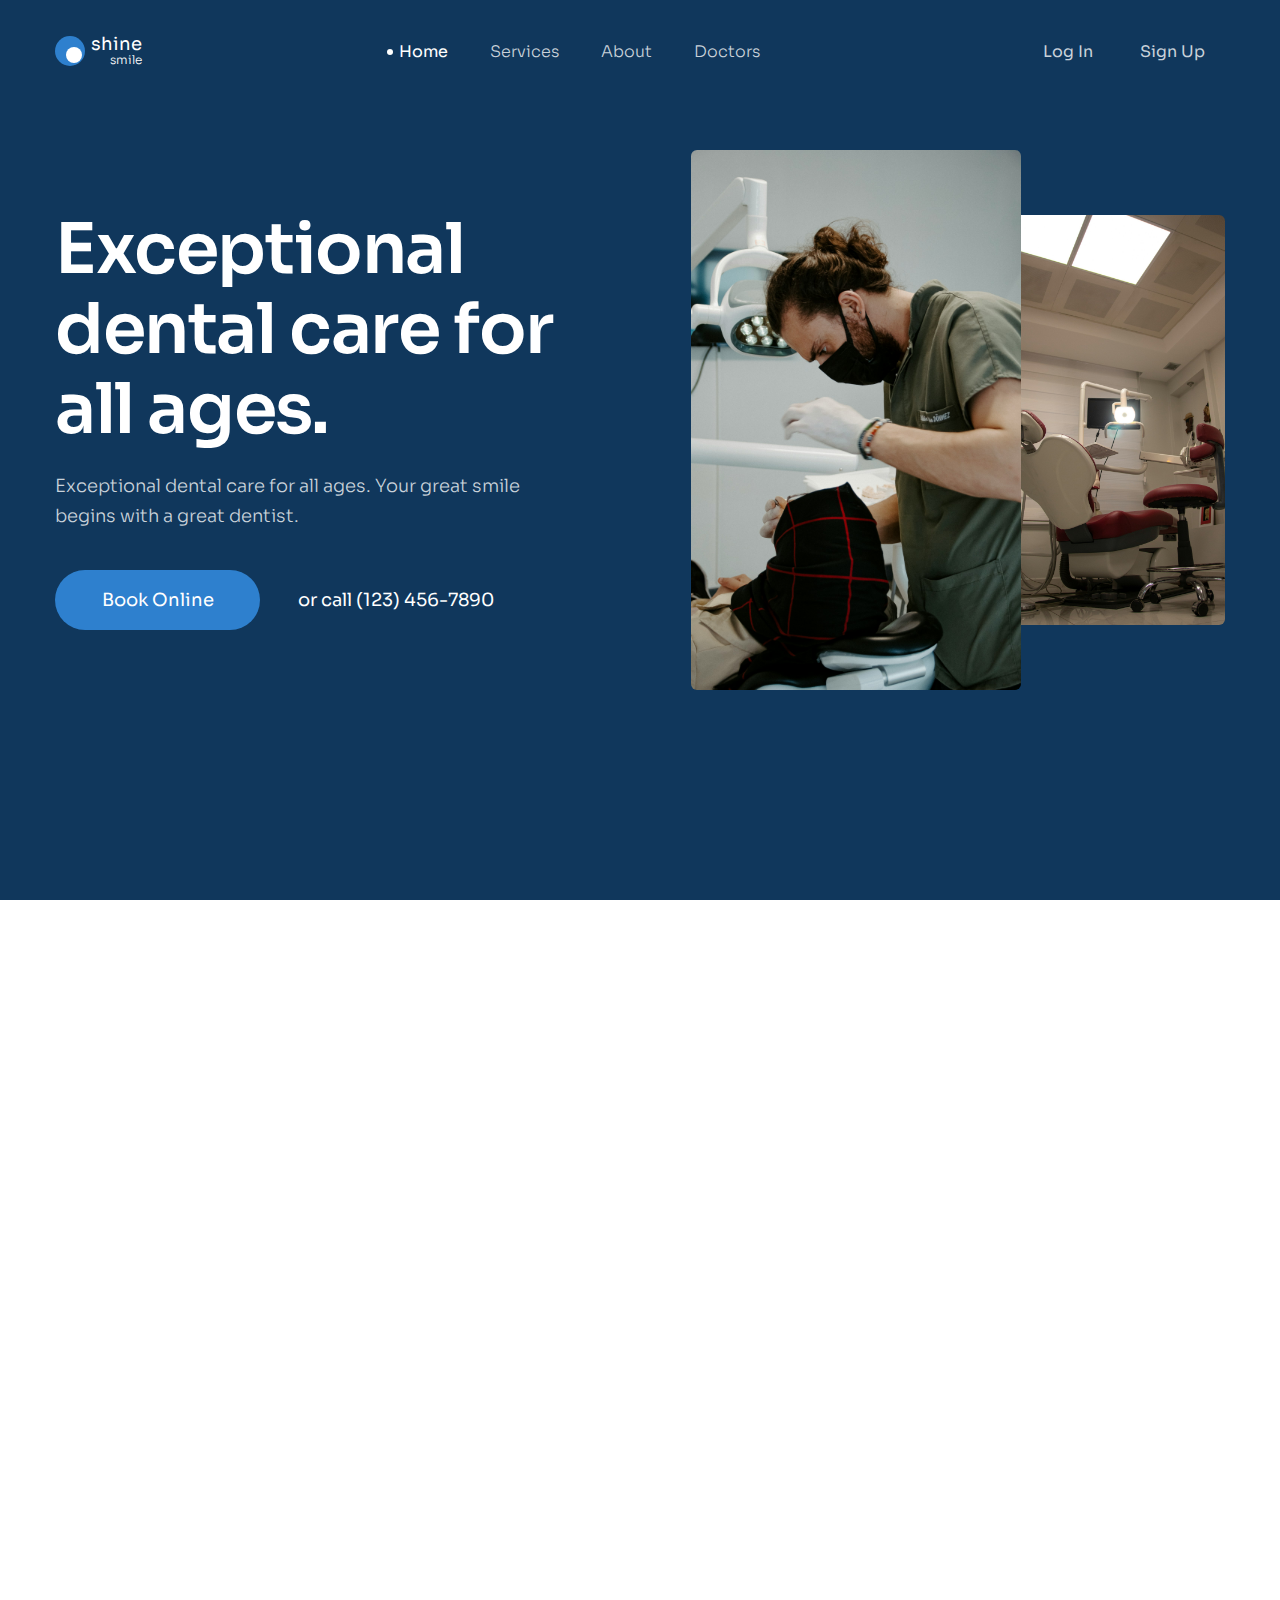
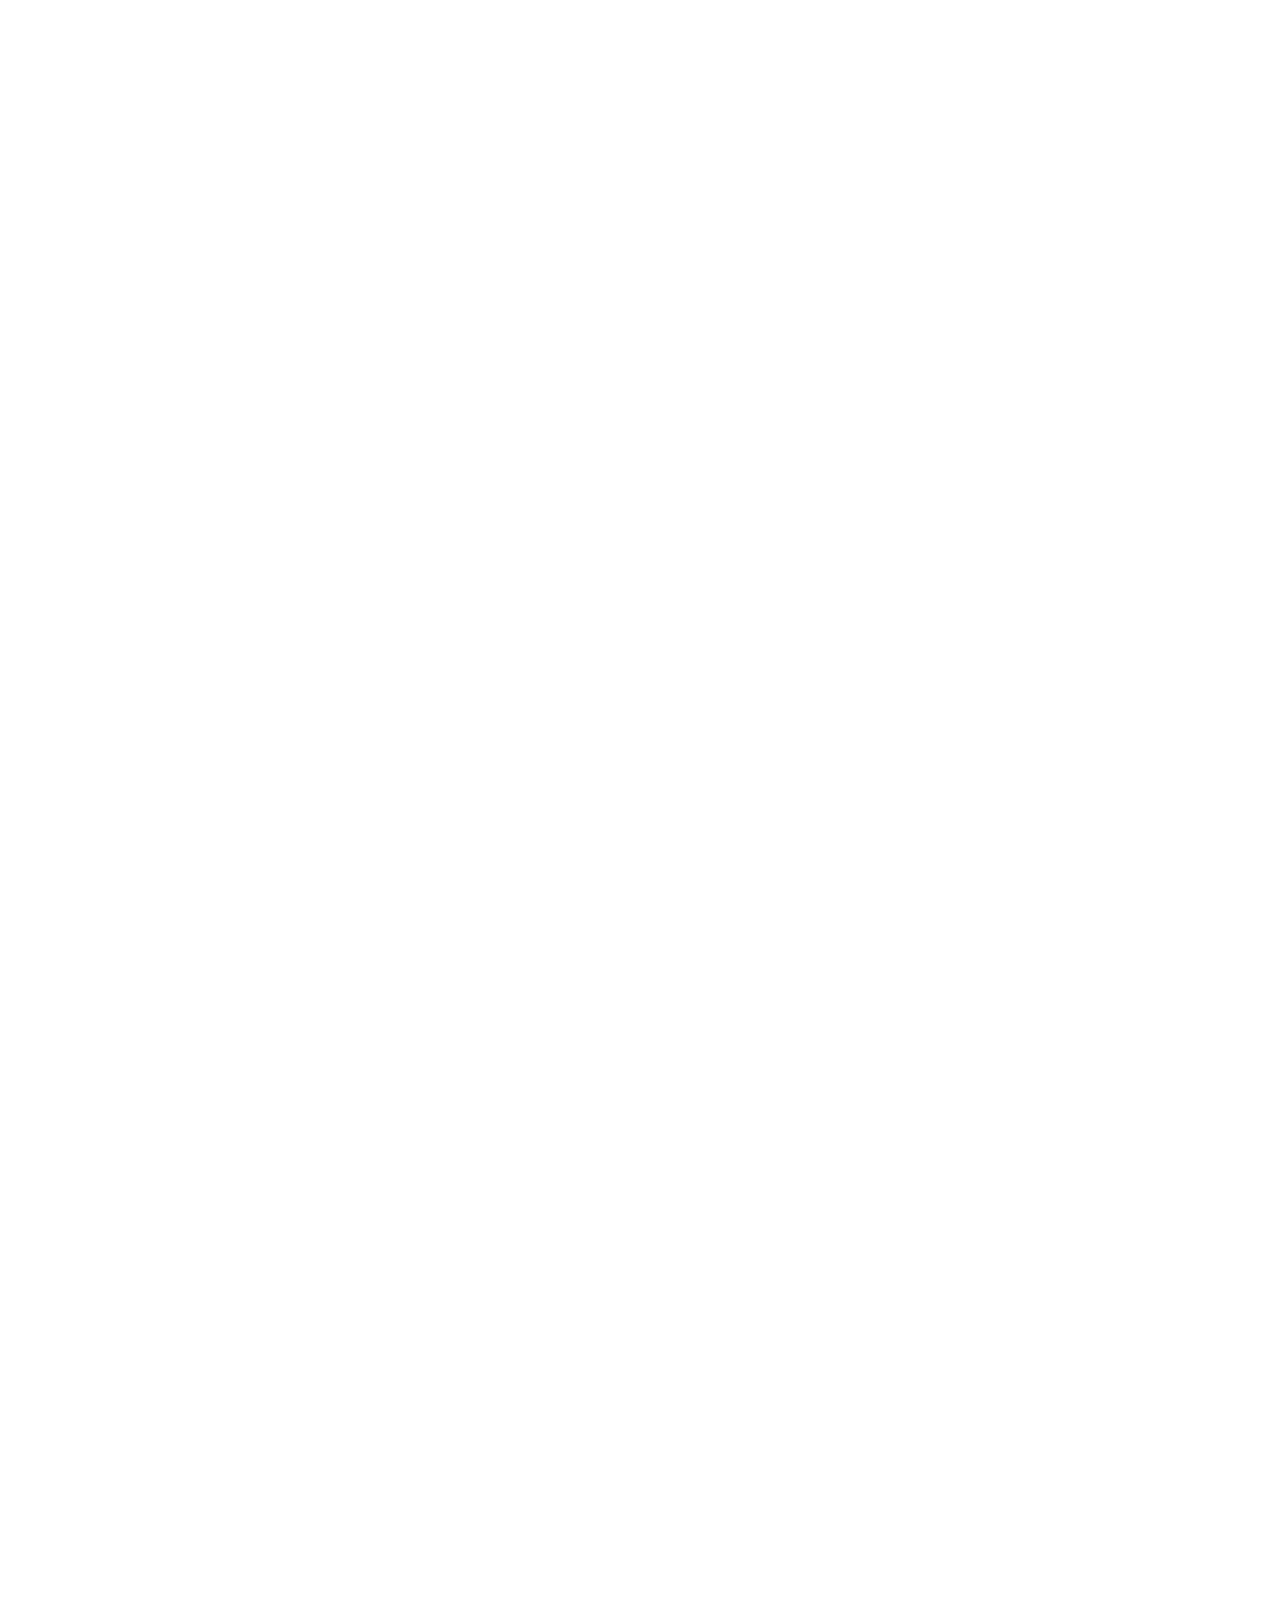
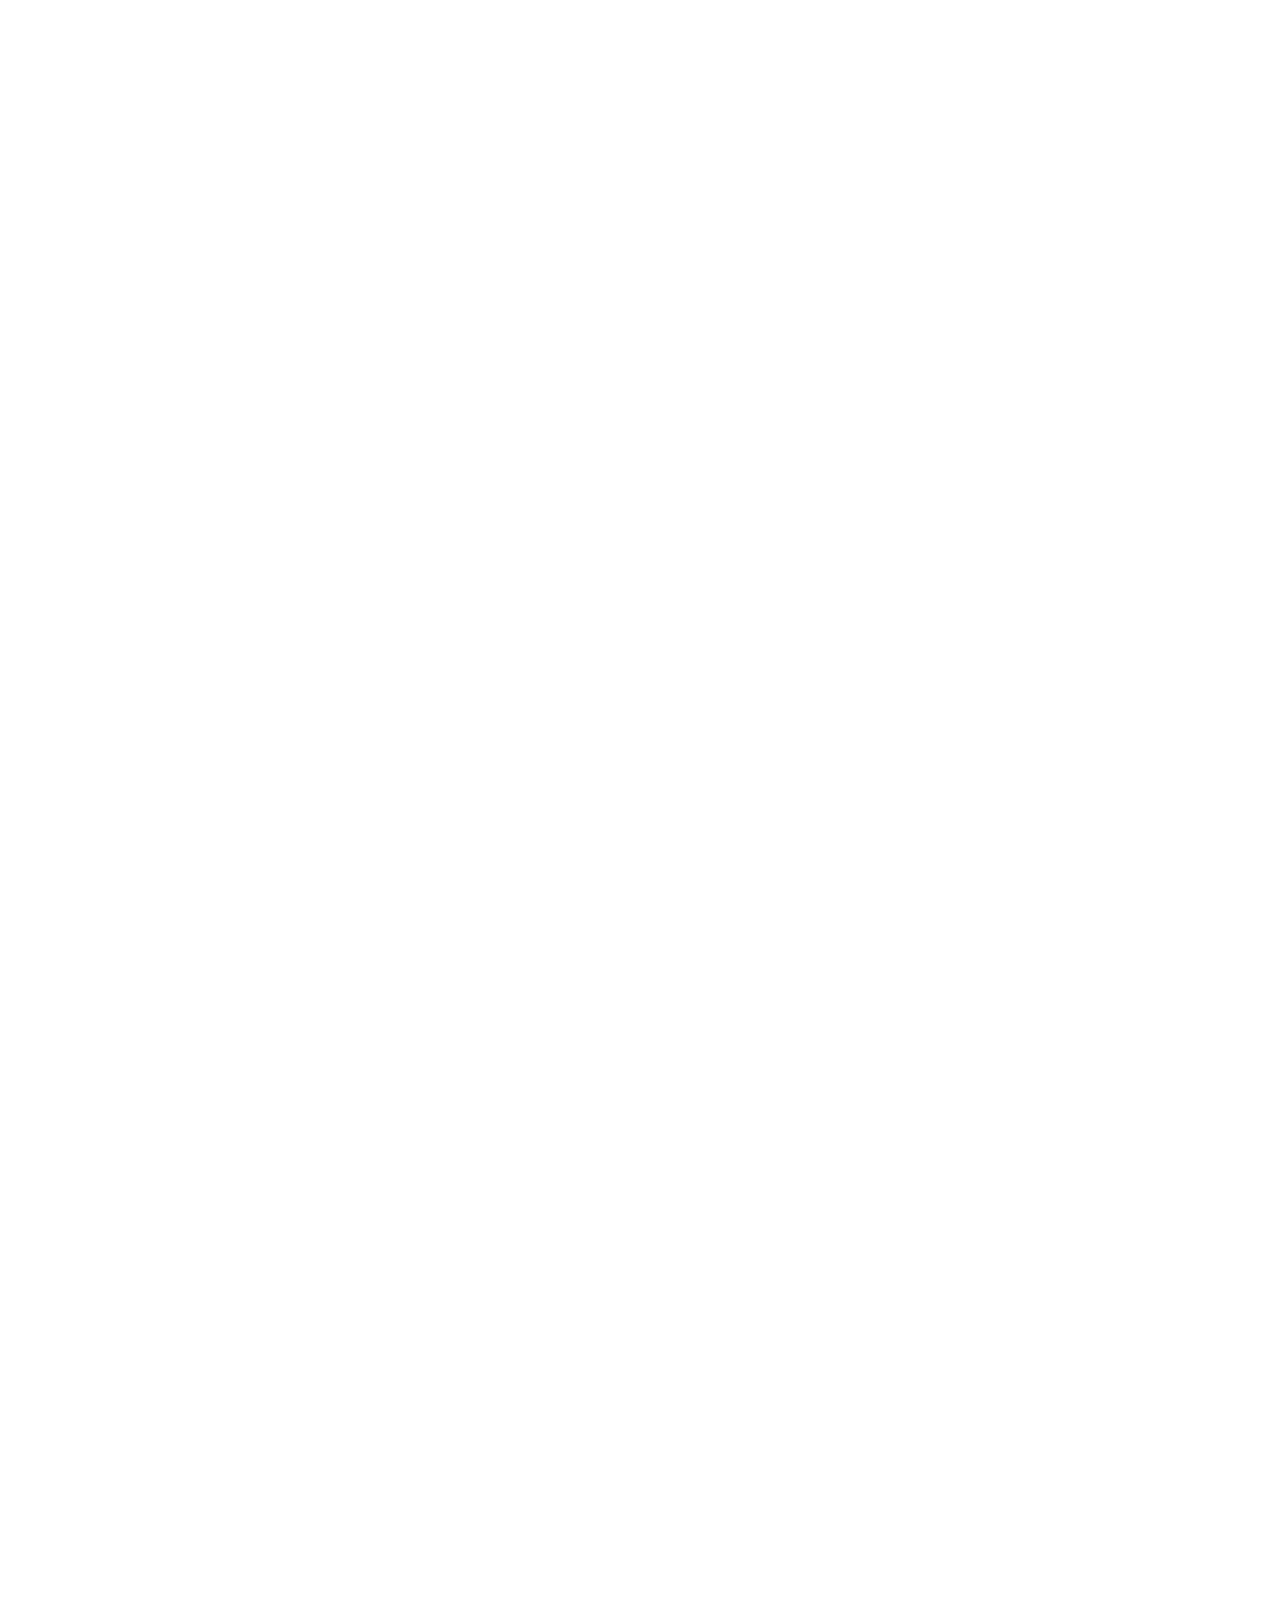
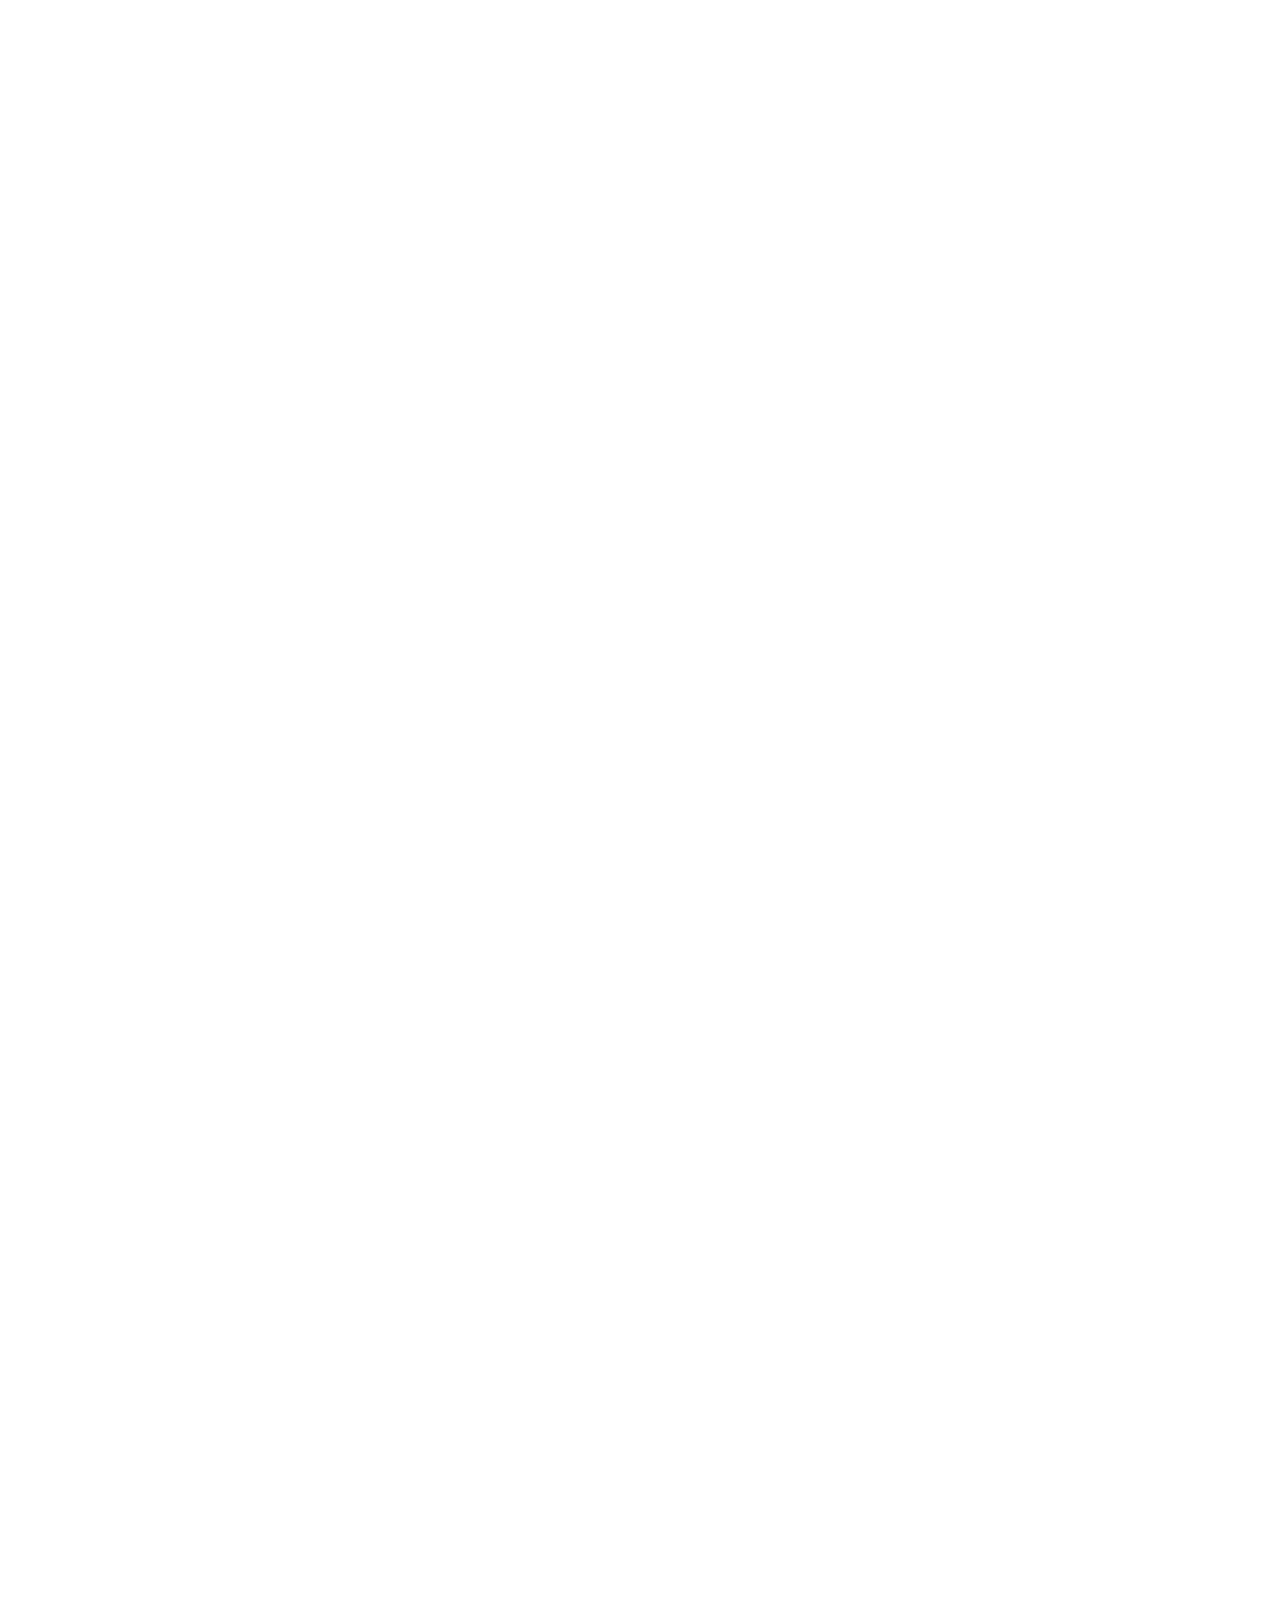
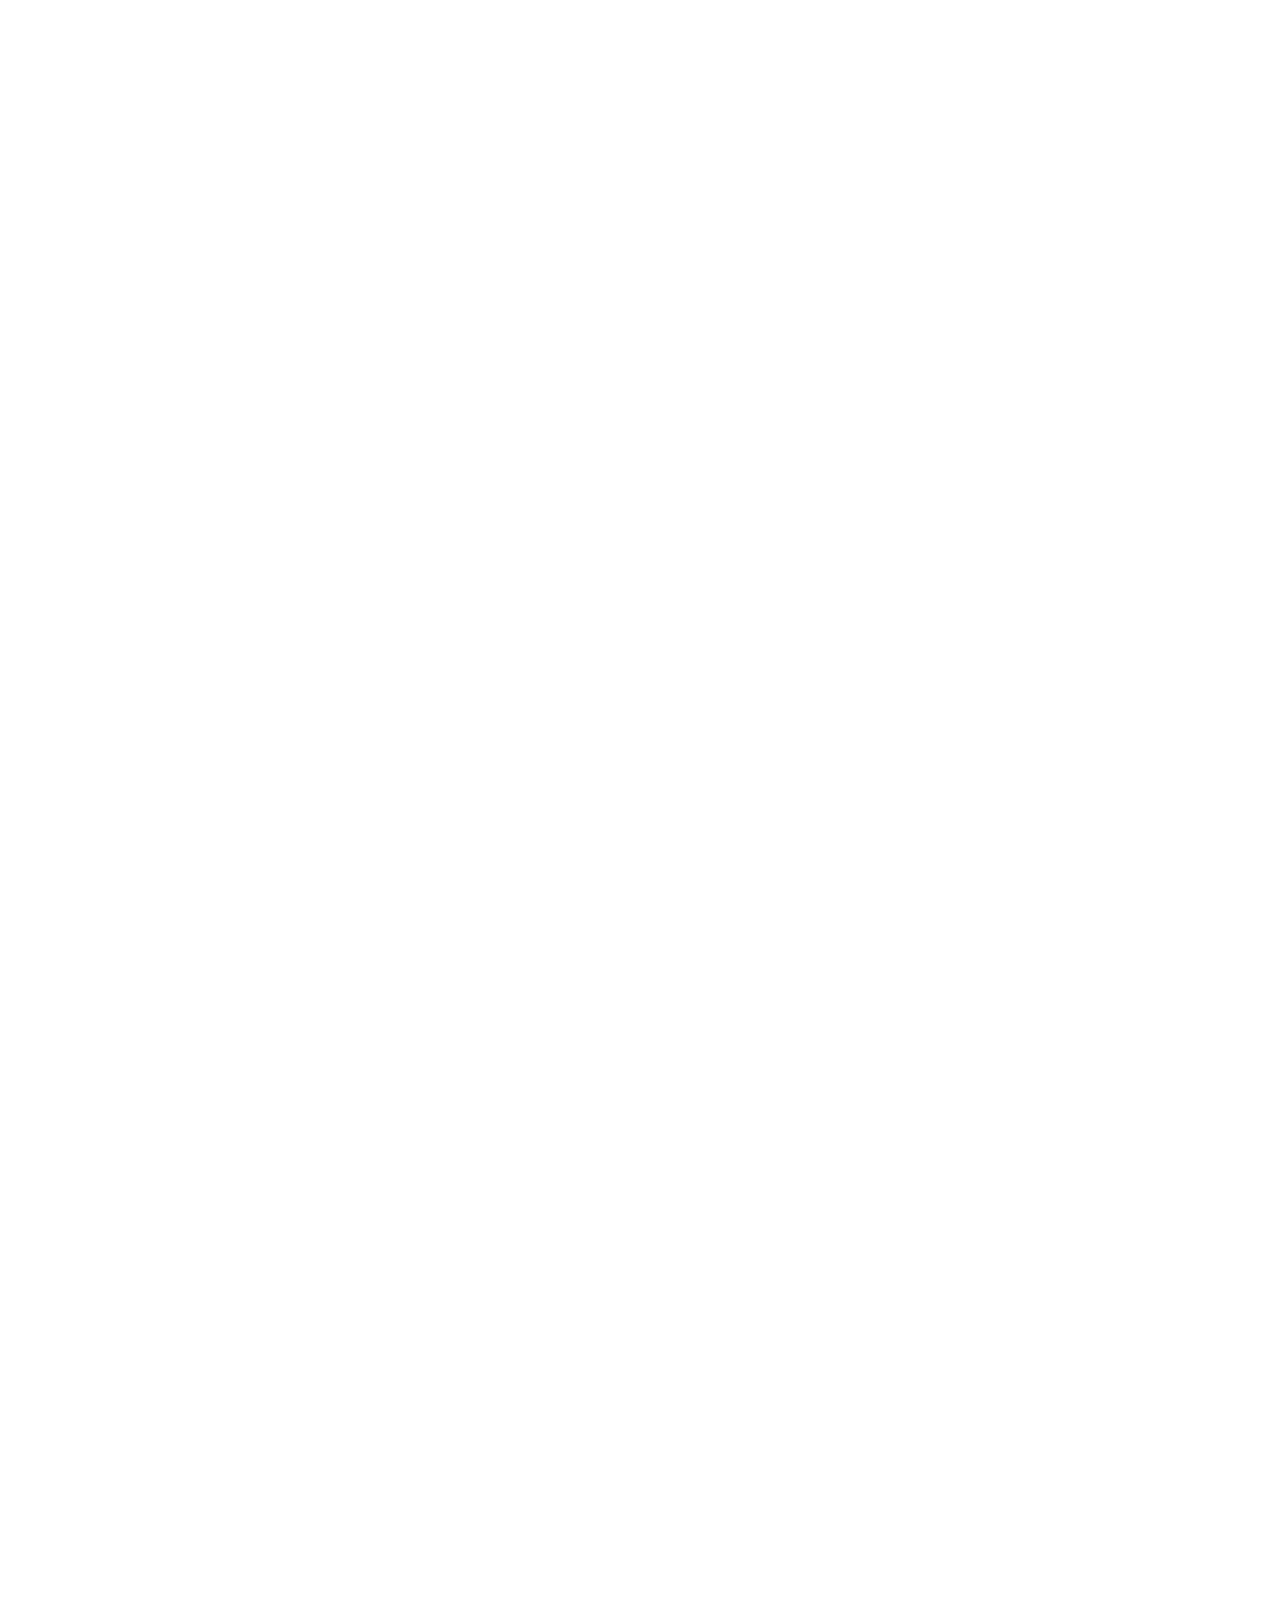
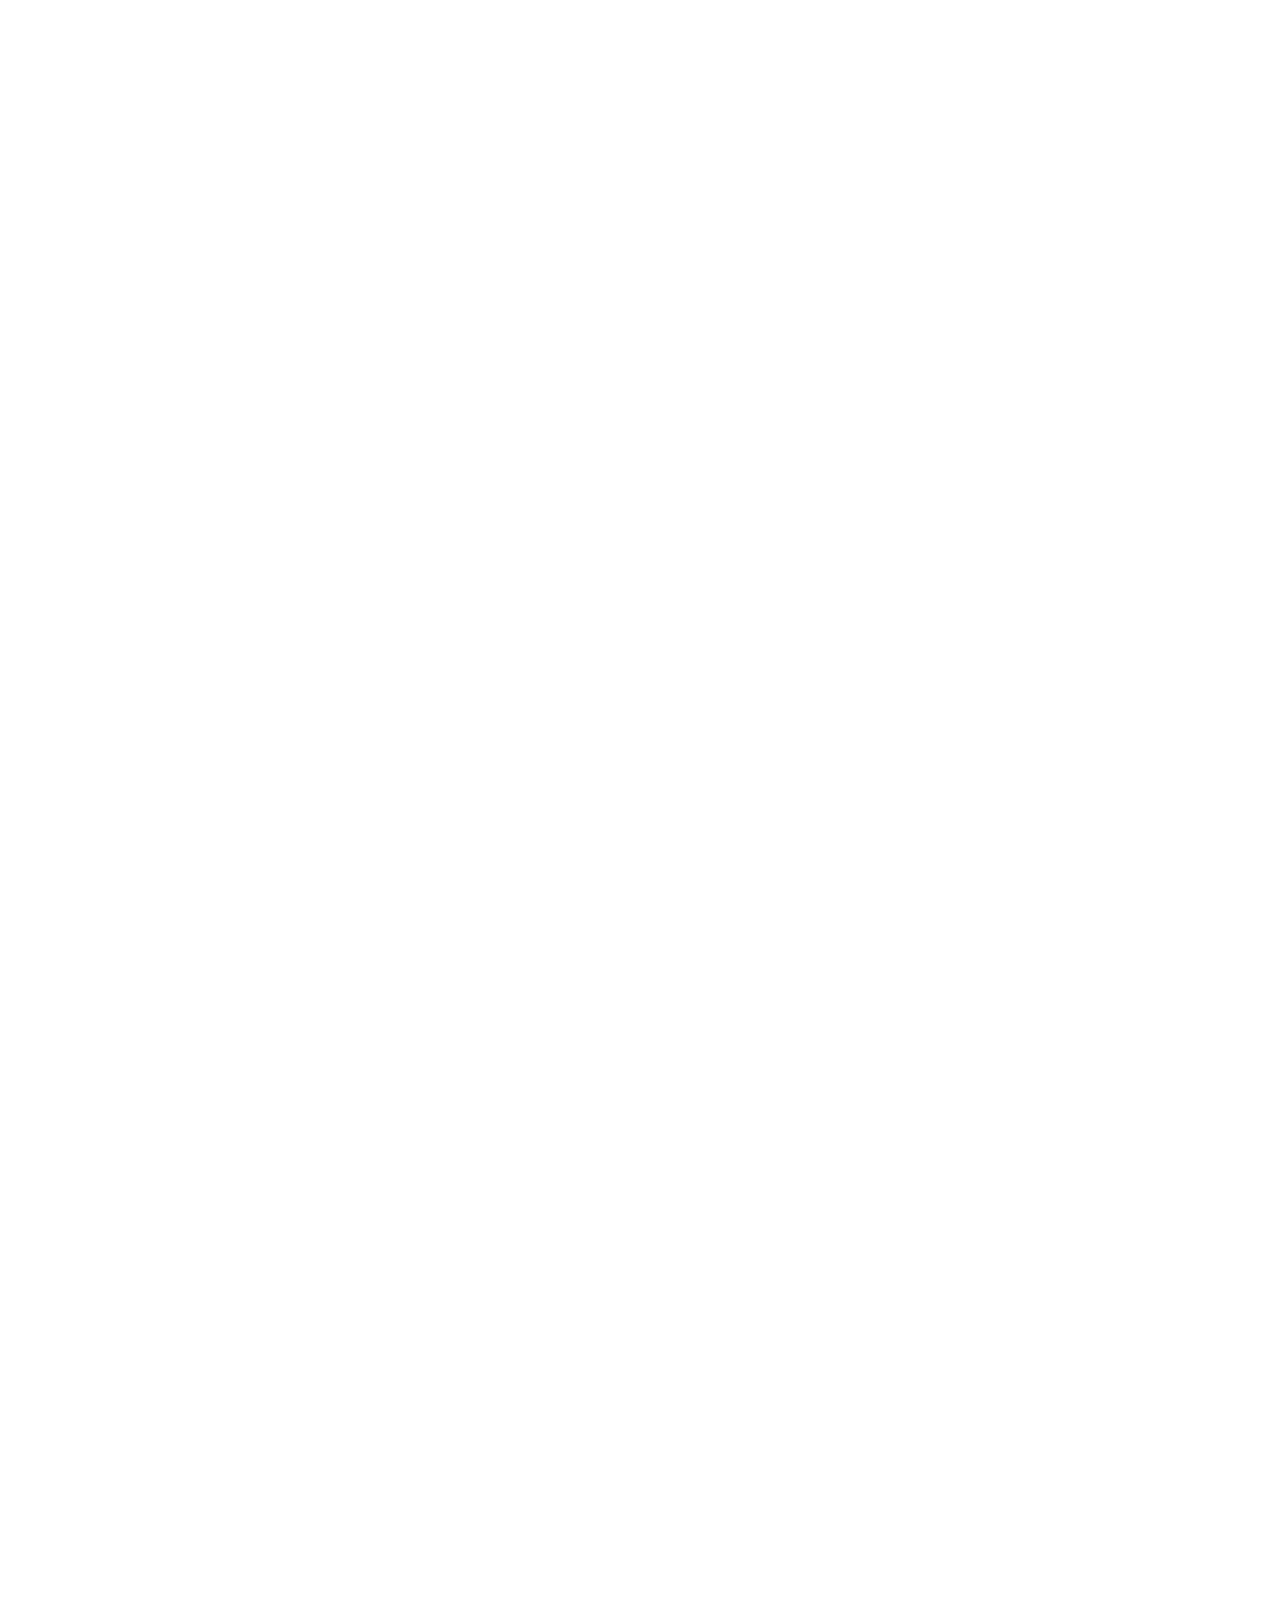
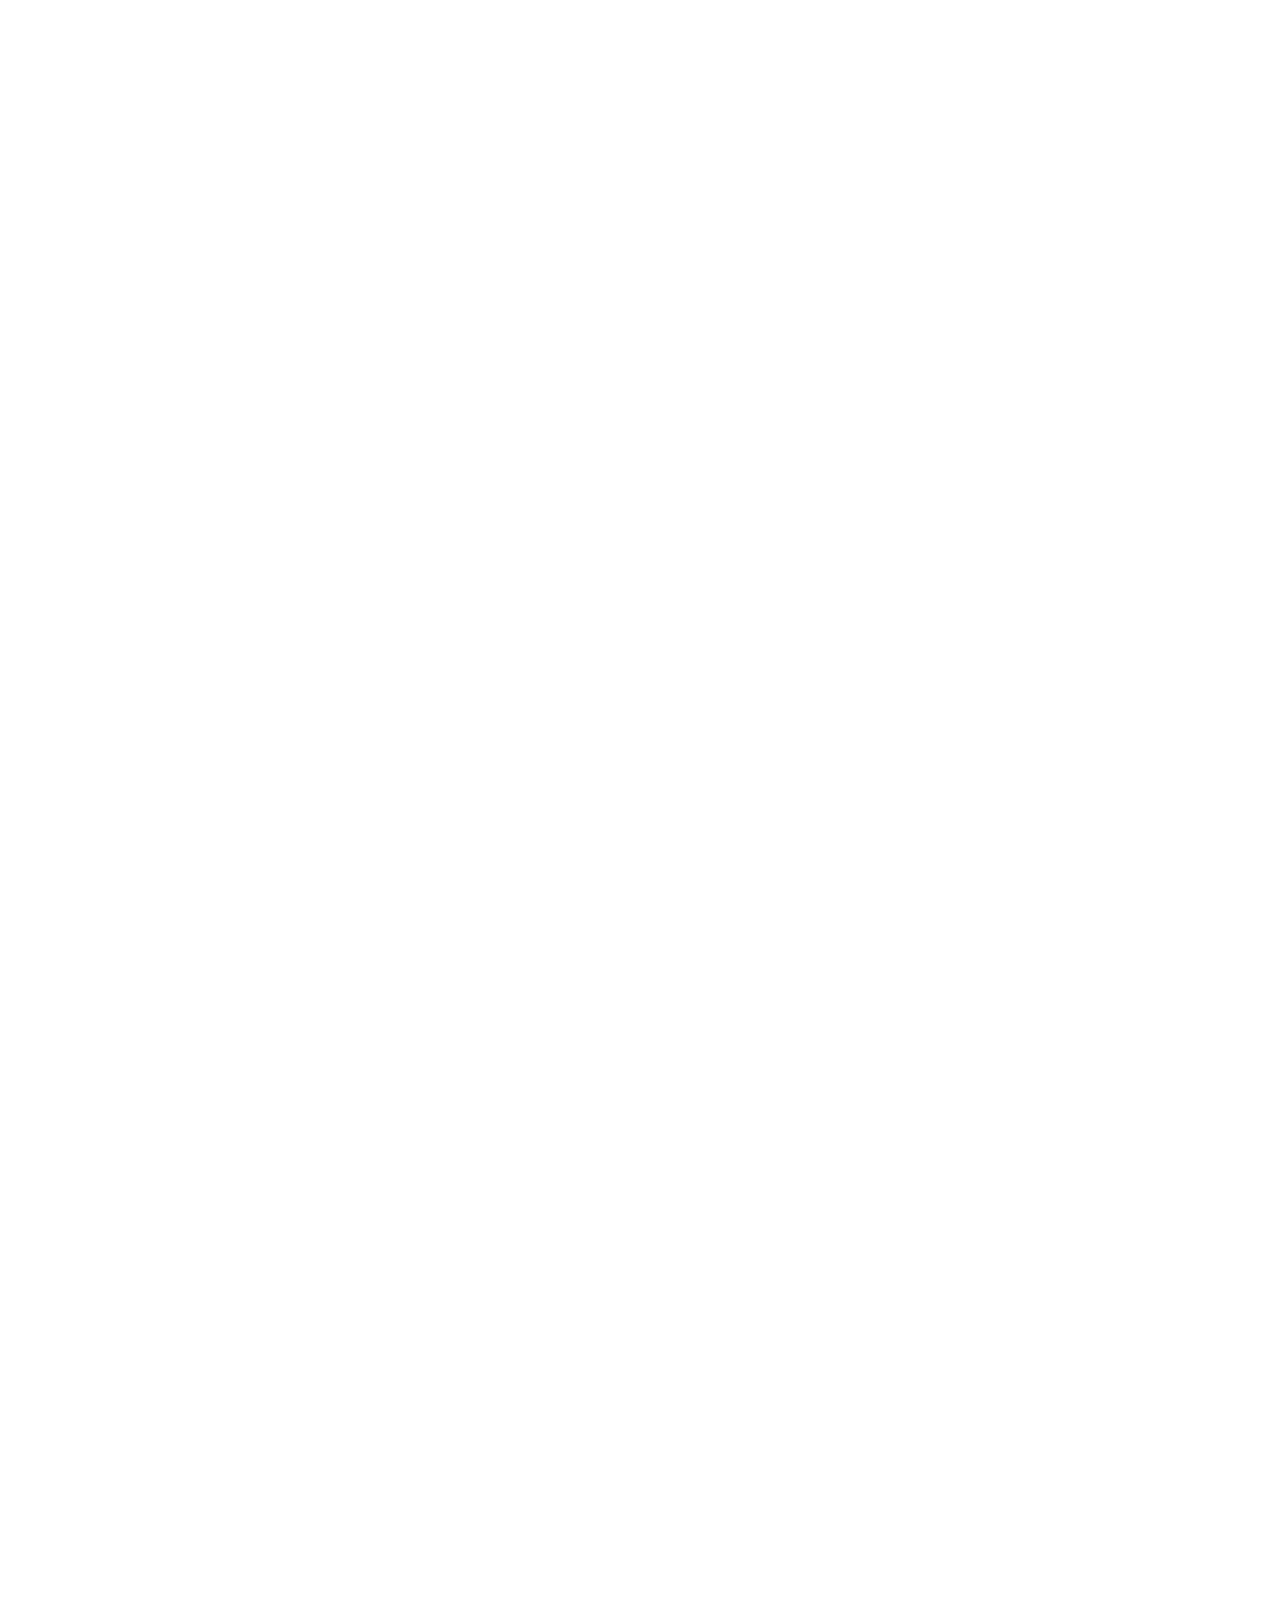
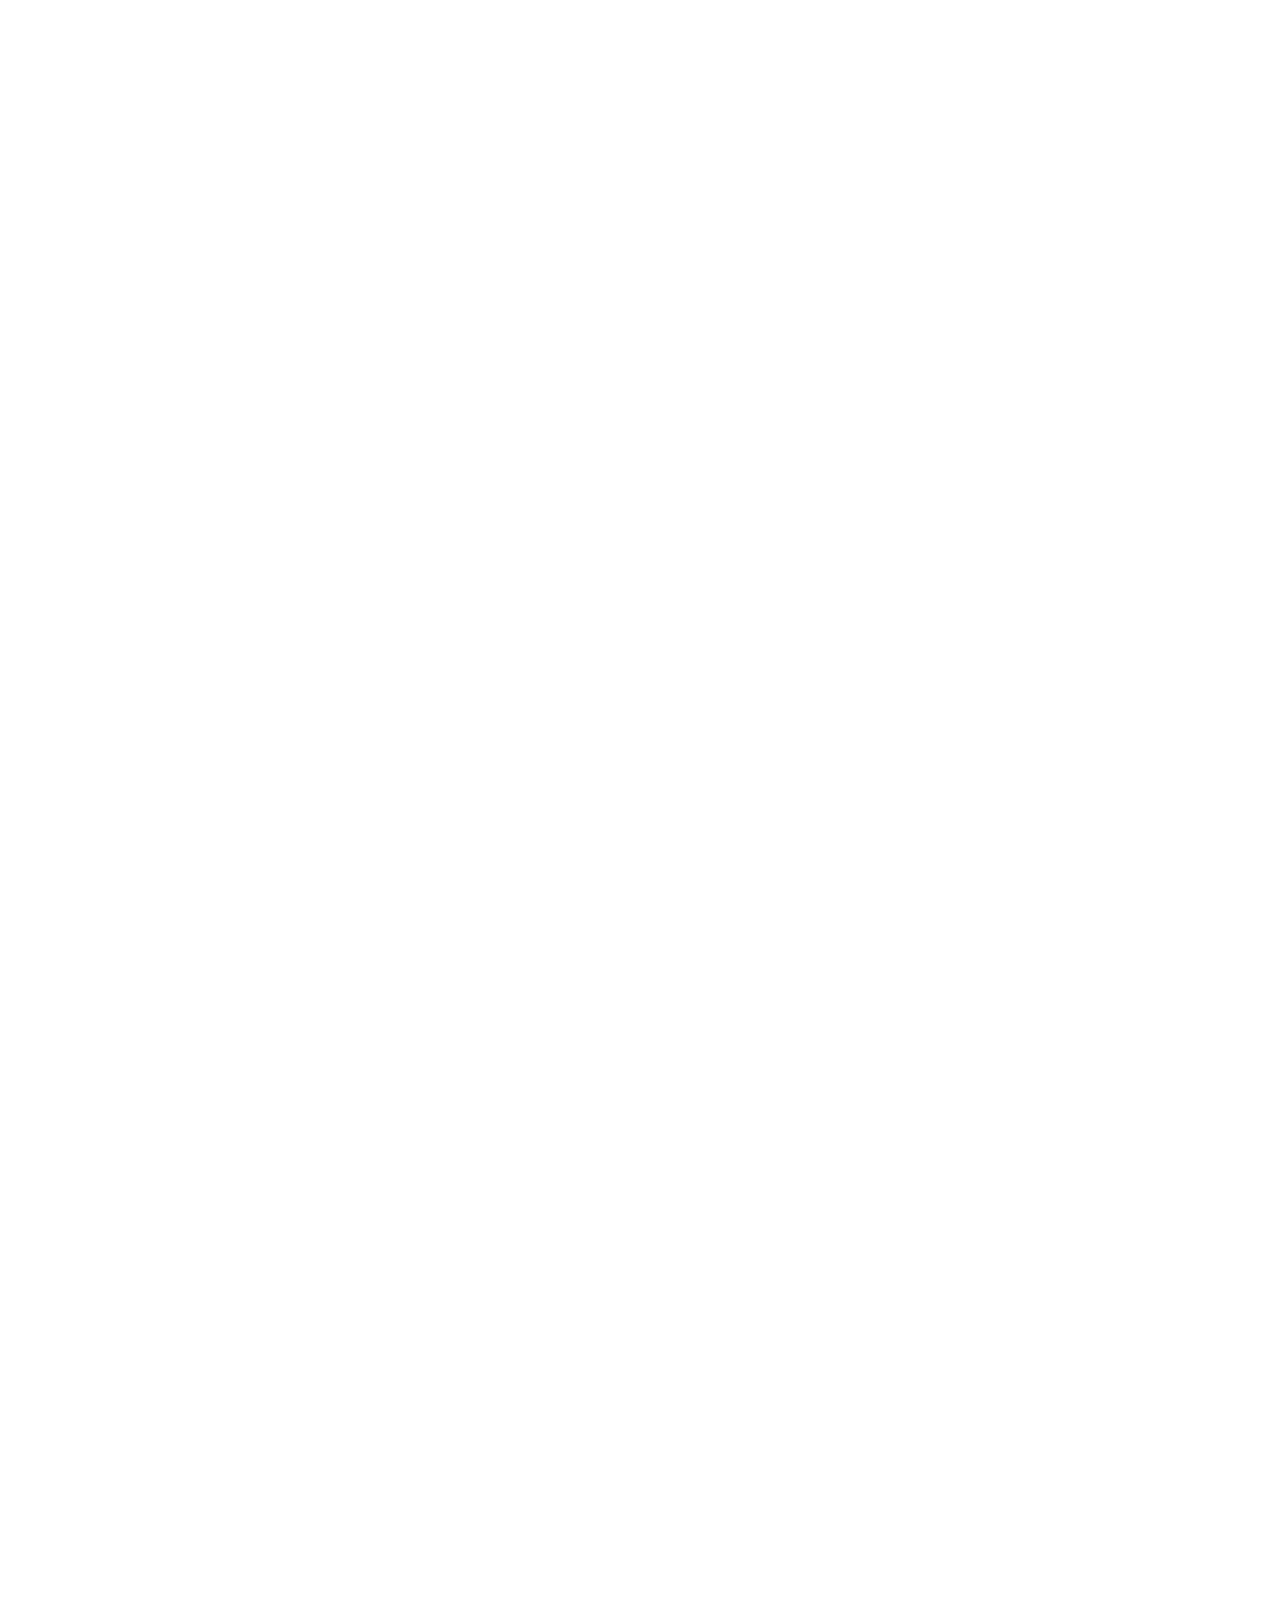
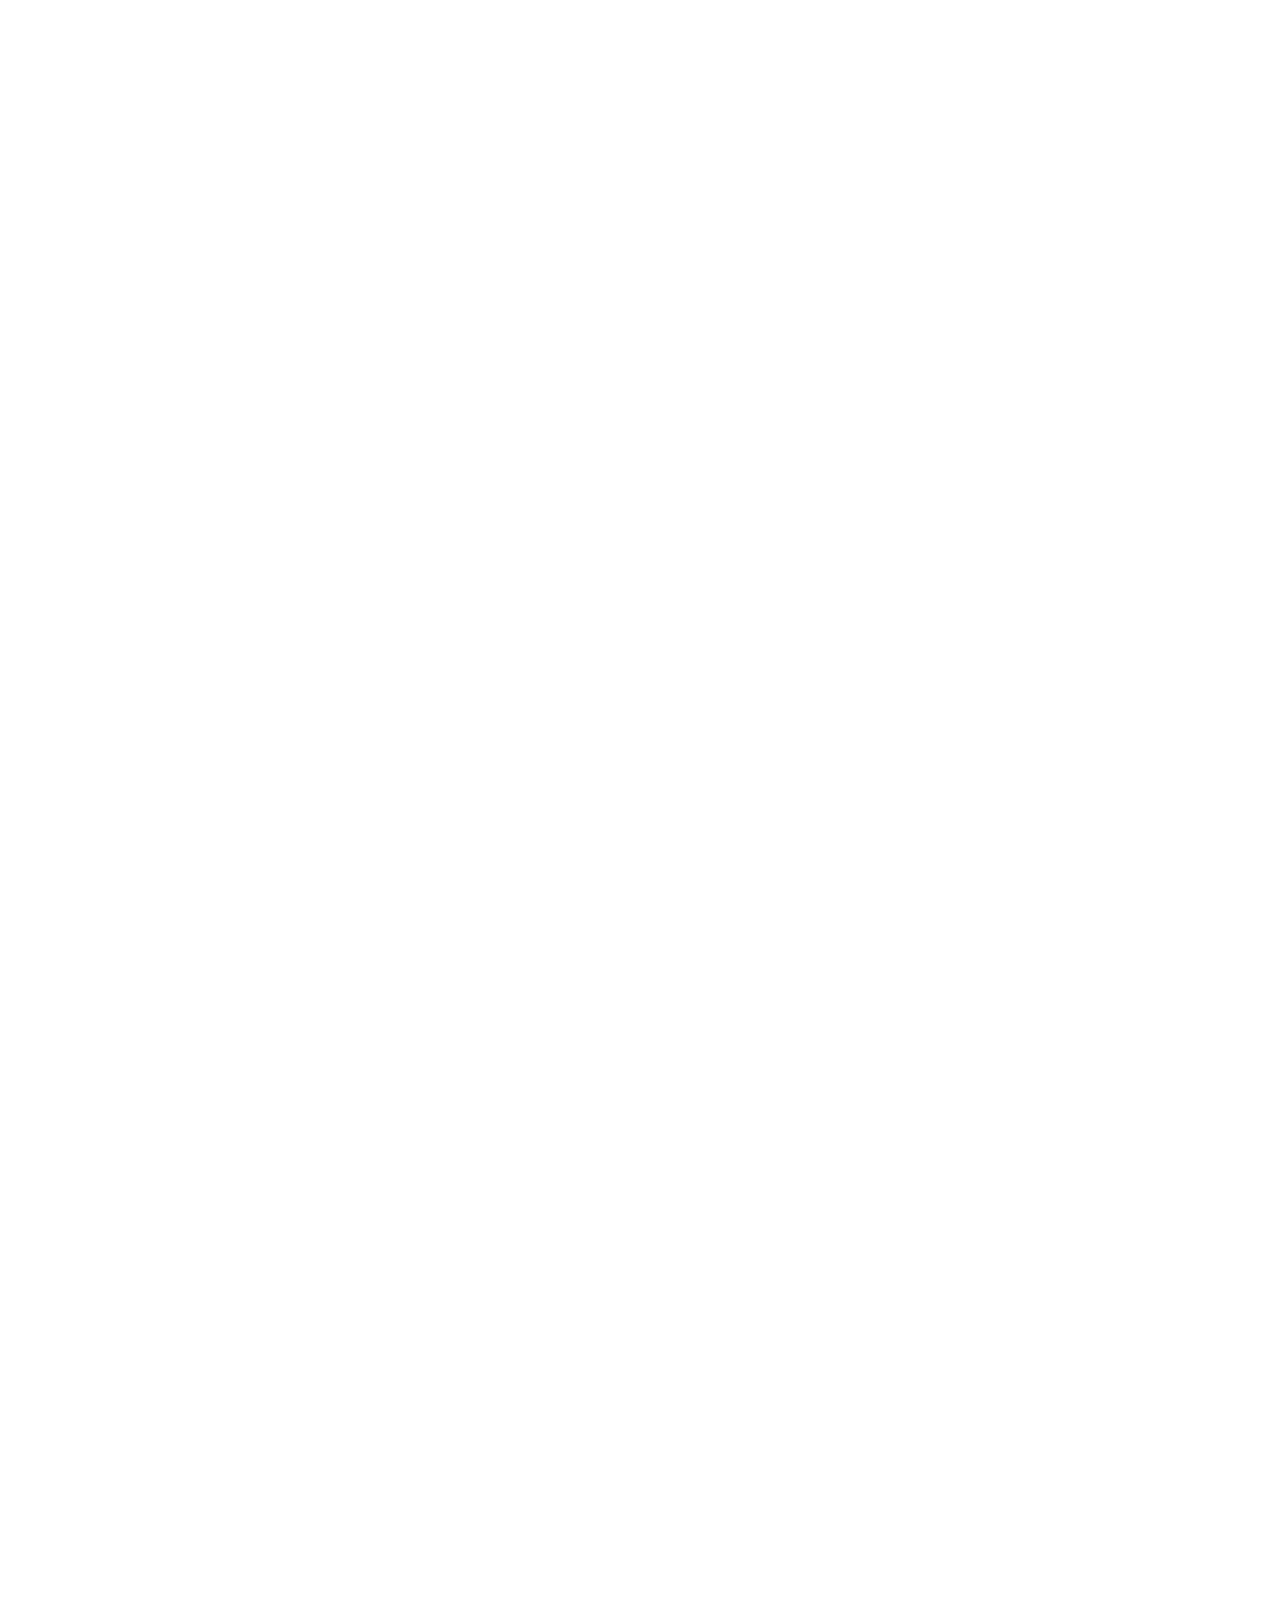
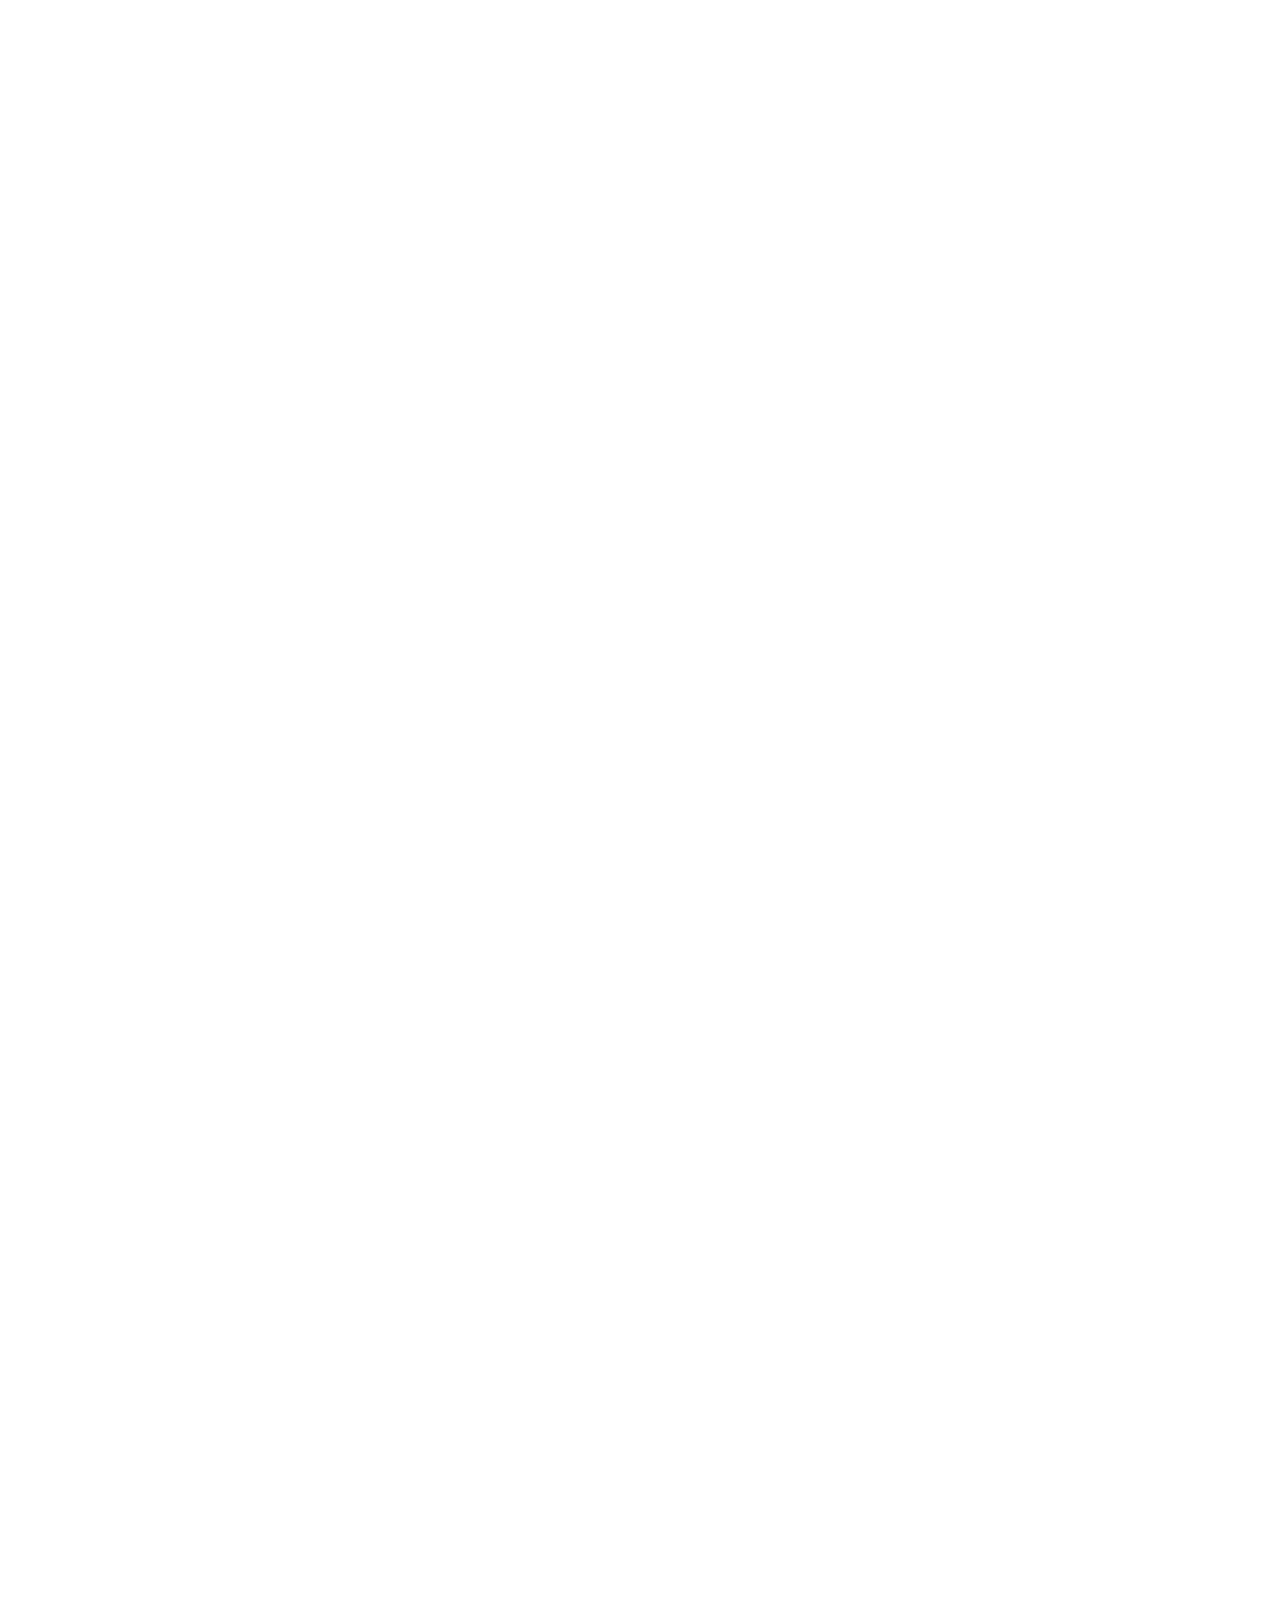
==== index.html @ 182180bd "design hero" ====
<!DOCTYPE html>
<html lang="en">
<head>
    <meta charset="UTF-8">
    <meta name="viewport" content="width=device-width, initial-scale=1.0">
    <title>Project03</title>

    
    <!-- Link reset css -->
    <link rel="stylesheet" href="./assets/styles/reset.css">
    
    <!-- Link Css -->
    <link rel="stylesheet" href="./assets/styles/styles.css">

    <!-- Link fonts Sora -->
    <link rel="preconnect" href="https://fonts.googleapis.com">
    <link rel="preconnect" href="https://fonts.gstatic.com" crossorigin>
    <link href="https://fonts.googleapis.com/css2?family=Sora:wght@100..800&display=swap" rel="stylesheet">

    <!-- Link favicon -->
    <link rel="apple-touch-icon" sizes="57x57" href="./assets/favicon/apple-icon-57x57.png">
    <link rel="apple-touch-icon" sizes="60x60" href="./assets/favicon/apple-icon-60x60.png">
    <link rel="apple-touch-icon" sizes="72x72" href="./assets/favicon/apple-icon-72x72.png">
    <link rel="apple-touch-icon" sizes="76x76" href="./assets/favicon/apple-icon-76x76.png">
    <link rel="apple-touch-icon" sizes="114x114" href="./assets/favicon/apple-icon-114x114.png">
    <link rel="apple-touch-icon" sizes="120x120" href="./assets/favicon/apple-icon-120x120.png">
    <link rel="apple-touch-icon" sizes="144x144" href="./assets/favicon/apple-icon-144x144.png">
    <link rel="apple-touch-icon" sizes="152x152" href="./assets/favicon/apple-icon-152x152.png">
    <link rel="apple-touch-icon" sizes="180x180" href="./assets/favicon/apple-icon-180x180.png">
    <link rel="icon" type="image/png" sizes="192x192"  href="./assets/favicon/android-icon-192x192.png">
    <link rel="icon" type="image/png" sizes="32x32" href="./assets/favicon/favicon-32x32.png">
    <link rel="icon" type="image/png" sizes="96x96" href="./assets/favicon/favicon-96x96.png">
    <link rel="icon" type="image/png" sizes="16x16" href="./assets/favicon/favicon-16x16.png">
    <link rel="manifest" href="./assets/favicon/manifest.json">
    <meta name="msapplication-TileColor" content="#ffffff">
    <meta name="msapplication-TileImage" content="./assets/favicon/ms-icon-144x144.png">
    <meta name="theme-color" content="#ffffff">


    <!-- Link fontaweson -->
    <link rel="preconnect" href="https://cdnjs.cloudflare.com">
    <link rel="stylesheet" href="https://cdnjs.cloudflare.com/ajax/libs/font-awesome/6.7.1/css/all.min.css" integrity="sha512-5Hs3dF2AEPkpNAR7UiOHba+lRSJNeM2ECkwxUIxC1Q/FLycGTbNapWXB4tP889k5T5Ju8fs4b1P5z/iB4nMfSQ==" crossorigin="anonymous" referrerpolicy="no-referrer" />

</head>
<body>
    <header class="header">
        <div class="container">
            <!-- Header top -->
            <div class="header__top">
                <!-- Logo -->
                <a href="#">
                    <div class="logo">
                        <span class="logo__circle"></span>
                        <span class="logo__text">
                            <span class="logo__brand">shine</span>
                            <span class="logo__brand logo__brand--small">smile</span>
                        </span>
                    </div>
                </a>
                <!-- Navbar -->
                <nav class="navbar">
                    <ul class="navbar__list">
                        <li class="navbar__item">
                            <a href="" class="navbar__link navbar__link--action">Home</a>
                        </li>
                        <li class="navbar__item">
                            <a href="" class="navbar__link">Services</a>
                        </li>
                        <li class="navbar__item">
                            <a href="" class="navbar__link">About</a>
                        </li>
                        <li class="navbar__item">
                            <a href="" class="navbar__link">Doctors</a>
                        </li>
                    </ul>
                </nav>
                <!-- Button Login -->
                <div class="header-action">
                    <a href="#!" class="btn header-action__btn">Log In</a>
                    <a href="#!" class="btn header-action__btn">Sign Up</a>
                </div>
            </div>

            <!-- Hero -->
            <section class="hero">
                <section class="hero__content">
                    <h1 class="hero__heading">Exceptional dental care for all ages.</h1>
                    <p class="hero__desc">Exceptional dental care for all ages. Your great smile begins with a great dentist.</p>

                    <div class="hero__row">
                        <a href="#!" class="btn">Book Online</a>
                        <span><a class="hero__hotline" href="#!" tel>or call (123) 456-7890</a></span>
                    </div>
                </section>

                <div class="hero__media">
                    <figure class="hero__image">
                        <img src="./assets/img/hero__img1.jpg" alt="" class="hero__img">
                        <img src="./assets/img/hero__img2.jpg" alt="" class="hero__img hero__img--after">
                    </figure>
                </div>
            </section>

        </div>
    </header>

    <main style="height: 50000px;"></main>

    <footer></footer>
    
</body>
</html>
---- assets/styles/styles.css ----
*{
    box-sizing: border-box;

}

:root{
    --primary-color: #2E80CE;
    --font-heading1: "Sora";
}

html,body{
    scroll-behavior: smooth;
    --webkit-scroll-behavior: smooth;
}

html{
    font-size: 62.5%;
}

body{
    font-size: 1.6rem;
    font-family: "Sora", serif;
}

/* ======================================== Common ================================================ */
a{
    text-decoration: none;
}

.container{
    width: 1170px;
    max-width: calc(100% - 48px);
    margin: 0 auto;
}

.btn{
    display: inline-block;
    min-width: 205px;
    height: 60px;
    border-radius: 999px;
    background: var(--primary-color);
    color: #FFF;
    text-align: center;
    font-size: 1.8rem;
    font-style: normal;
    font-weight: 400;
    line-height: 60px;
    padding: 0 20px;
}

/* =========================================== Header =============================================== */
.header{
    min-height: 100vh;
    background-color: #10375C;
    padding-top: 30px;
}

.header__top{
    display: flex;
    align-items: center;
    justify-content: space-between;
}

.logo{
    display: inline-flex;
    position: relative;
    font-size: 1rem;
}

.logo__circle::before,
.logo__circle::after{
    display: inline-block;
    background-color: #2E80CE;
    content: "";
    border-radius: 50%;
}

.logo__circle::before{
    width: 3em;
    height: 3em;

}

.logo__circle::after{
    position: absolute;
    left: 1.1em;
    top: 1.1em;
    width: 1.6em;
    height: 1.6em;
    background-color: #FFF;
}

.logo__text{
    color: #FFF;
    margin-left: 0.6em;
    line-height: 1.6em;
    text-align: right;
}

.logo__brand{
    display: block;
    color: #FFF;
    font-size: 1.8em;
    font-weight: 400;
}

.logo__brand--small{
    font-size: 1.2em;
    font-weight: 300;
}

/* Navbar */

.navbar__list{
    display: flex;
}

.navbar__link{
    position: relative;
    display: inline-flex;
    align-items: center;
    color: #C9D2DA;
    font-size: 1.6rem;
    font-weight: 300;
    padding: 4px 21px;
}


.navbar__link--action{
    font-weight: 400;
    color: #FFF;
}

.navbar__link--action::before{
    position: absolute;
    left: 9px;
    align-items: center;
    content: "";
    width: 6px;
    height: 6px;
    display: inline-block;
    border-radius: 50%;
    background-color: #FFF;
}

.navbar__link:hover{
    color: #fff;
    text-shadow: 1px 0 0  currentColor;
}

/* Button Log in */
.header-action{
    display: flex;
}


.header-action__btn{
    display: flex;
    align-items: center;
    justify-content: center;
    min-width: 104px;
    height: 44px;
    background: none;
    color: #C9D2DA;
    font-size: 1.6rem;
}

.header-action__btn:hover{
    background-color: #2E80CE;
    color: #FFF;
    font-weight: 600;
}


/* hero */
.hero{
    display: flex;
    align-items: center;
    margin-top: 76px;
}

.hero__content{
    flex-shrink: 0;
    width: 44%;
}

.hero__heading{
    color: #FFF;
    font-size: 7rem;
    font-weight: 600;
    line-height: 1.14;
    letter-spacing: -0.02em;
}

.hero__desc{
    margin-top: 22px;
    color: #C9D2DA;
    font-size: 18px;
    font-weight: 300;
    line-height: 1.66;
}

.hero__row{
    margin-top: 38px;
    display: flex;
    align-items: center;
    gap: 38px;
}

.hero__hotline{
    color: #FFF;
    text-align: center;
    font-size: 1.8rem;
    font-weight: 400;
    line-height: 1.67;
}

.hero__media{
    flex-grow: 1;
}

.hero__image{
    display: flex;
    align-items: center;
    justify-content: flex-end;
}

.hero__img{
    width: 330px;
    height: 540px;
    object-fit: cover;
    border-radius: 6px;
}

.hero__img:first-child{
    position: relative;
    left: 6px;
}

.hero__img:last-of-type{
    width: 210px;
    height: 410px;
}
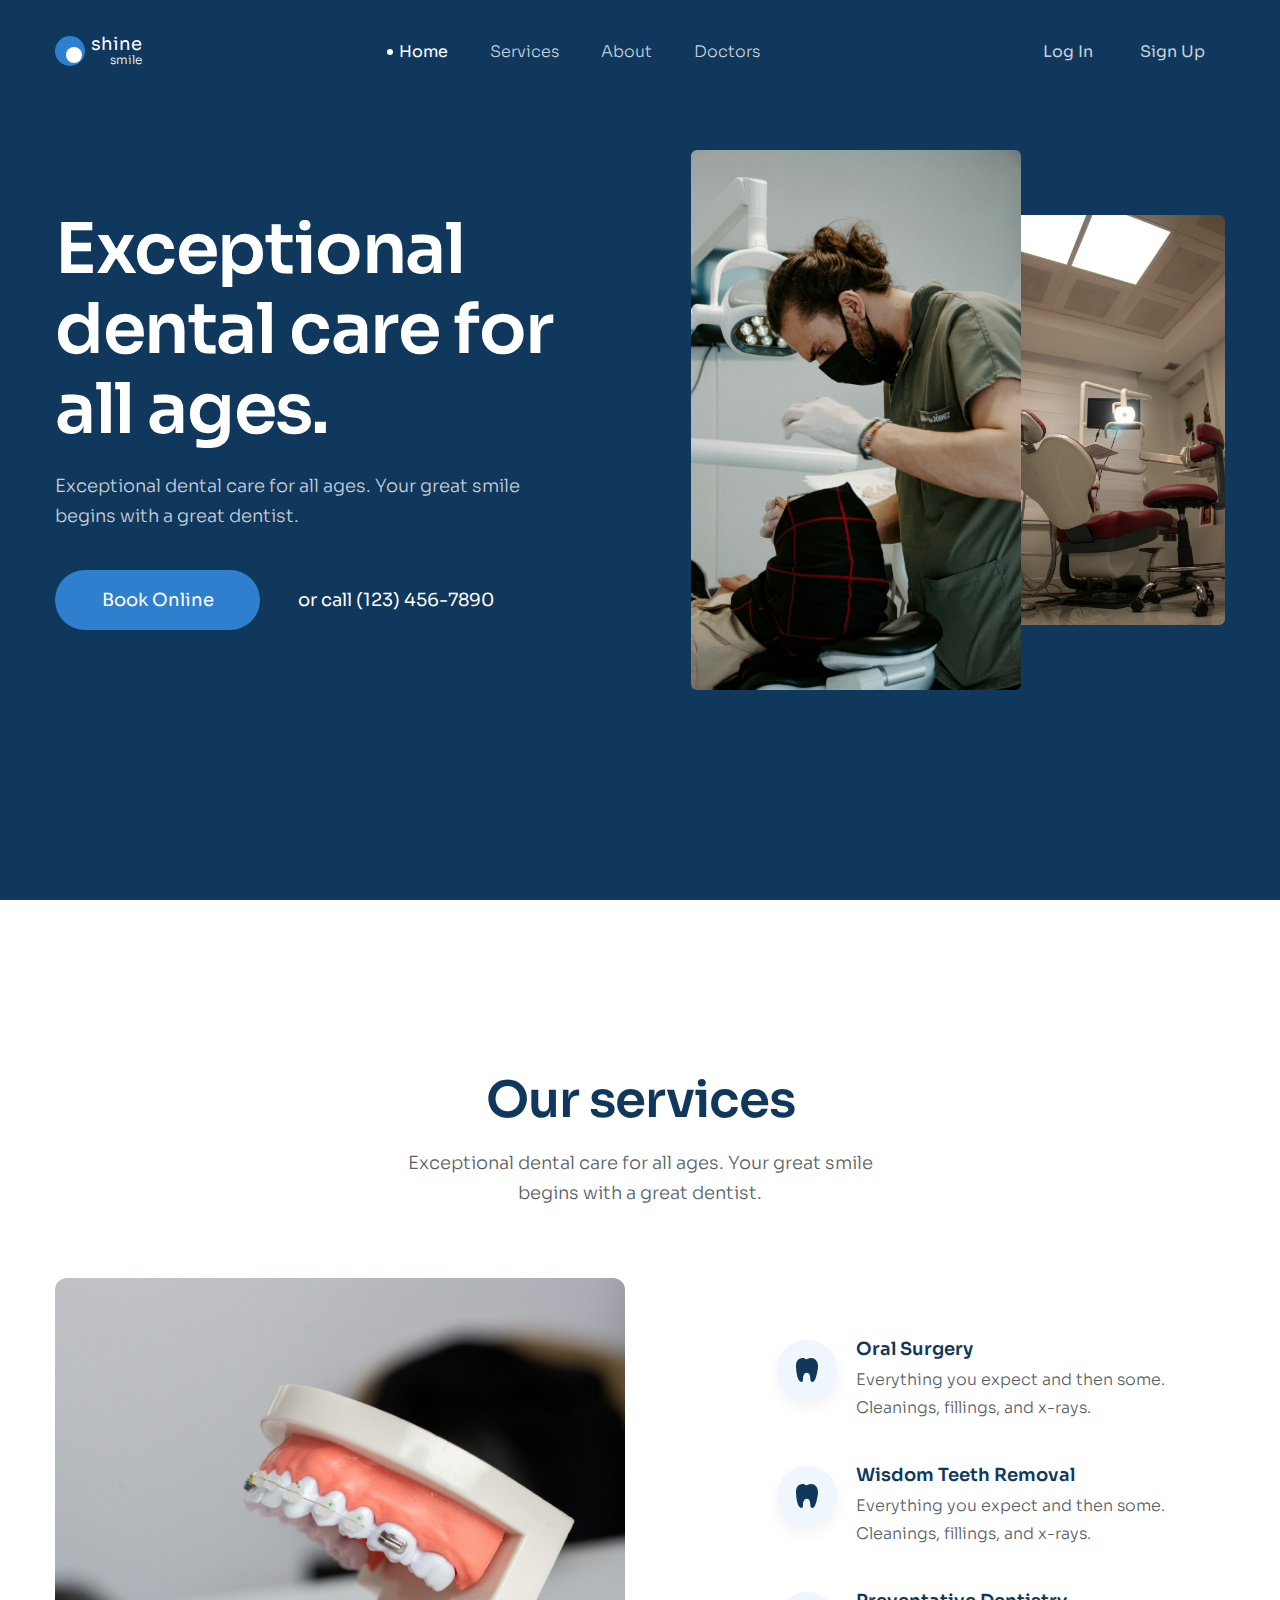
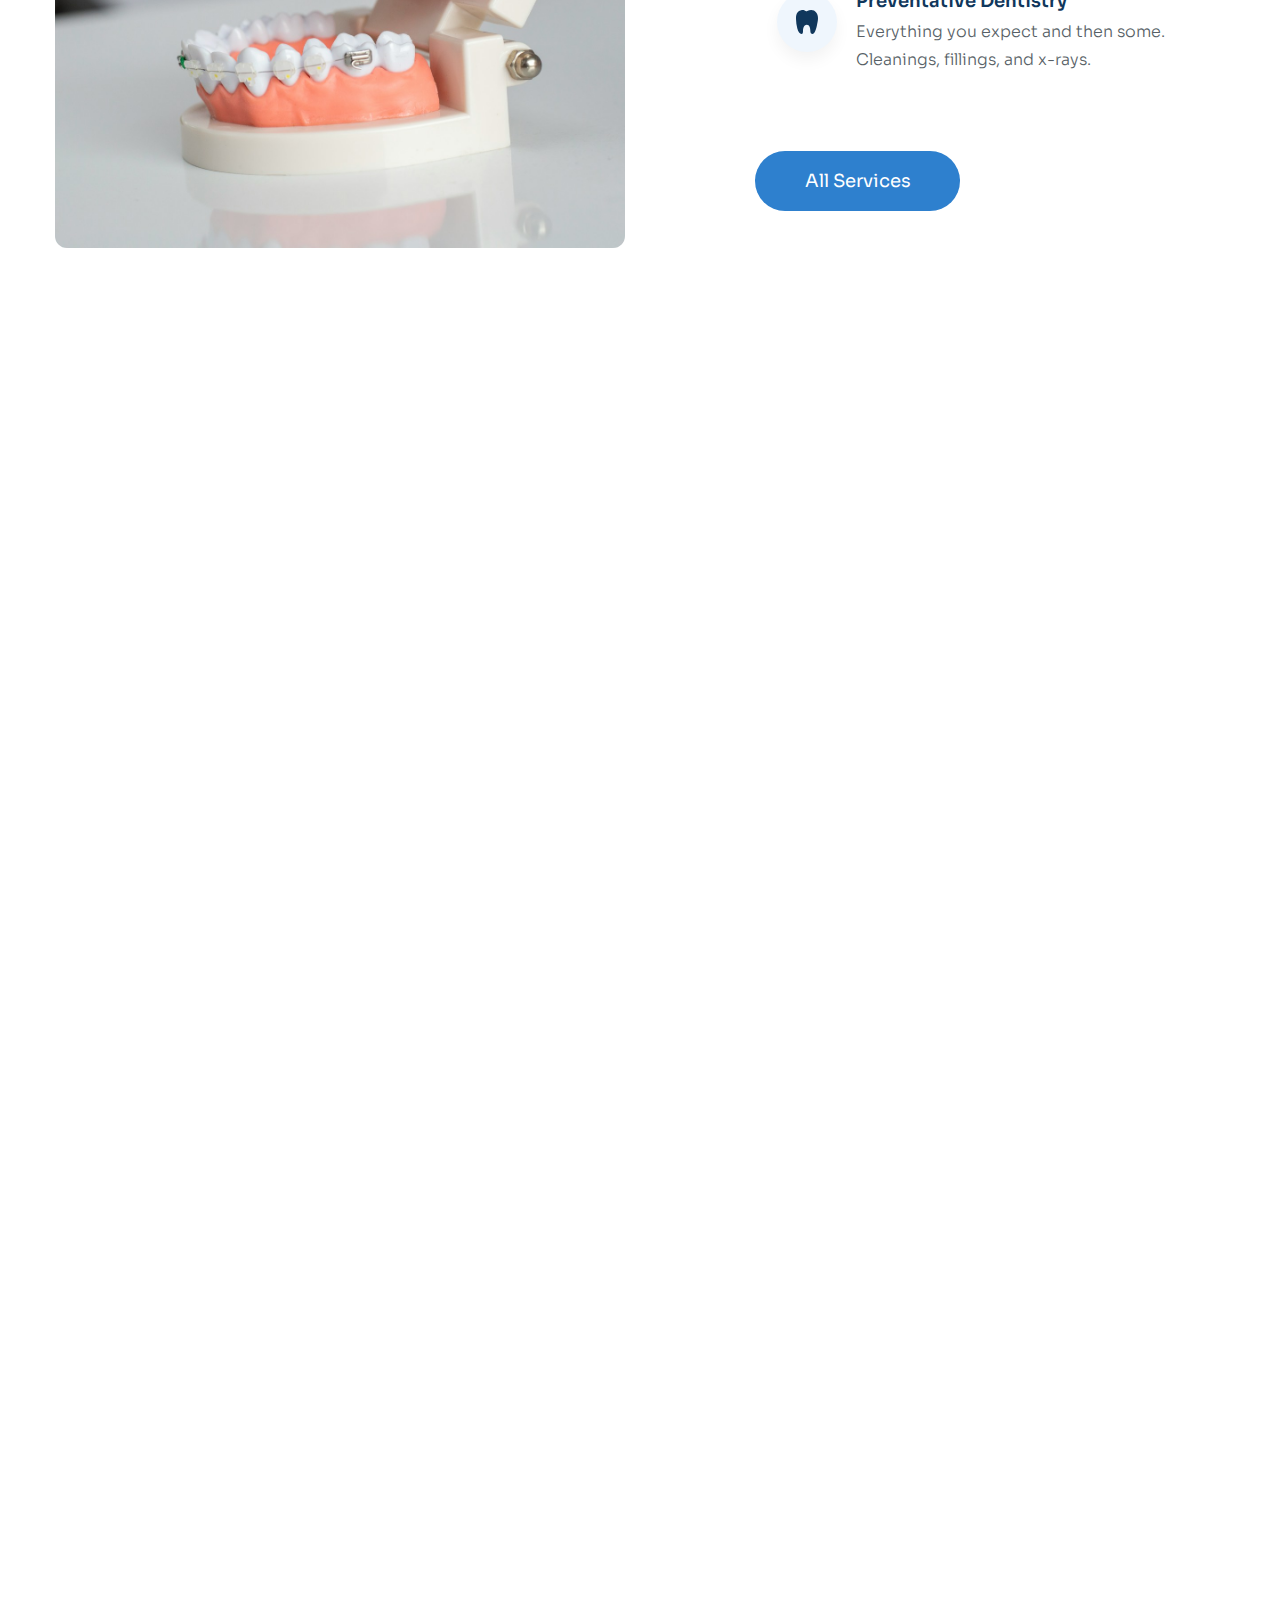
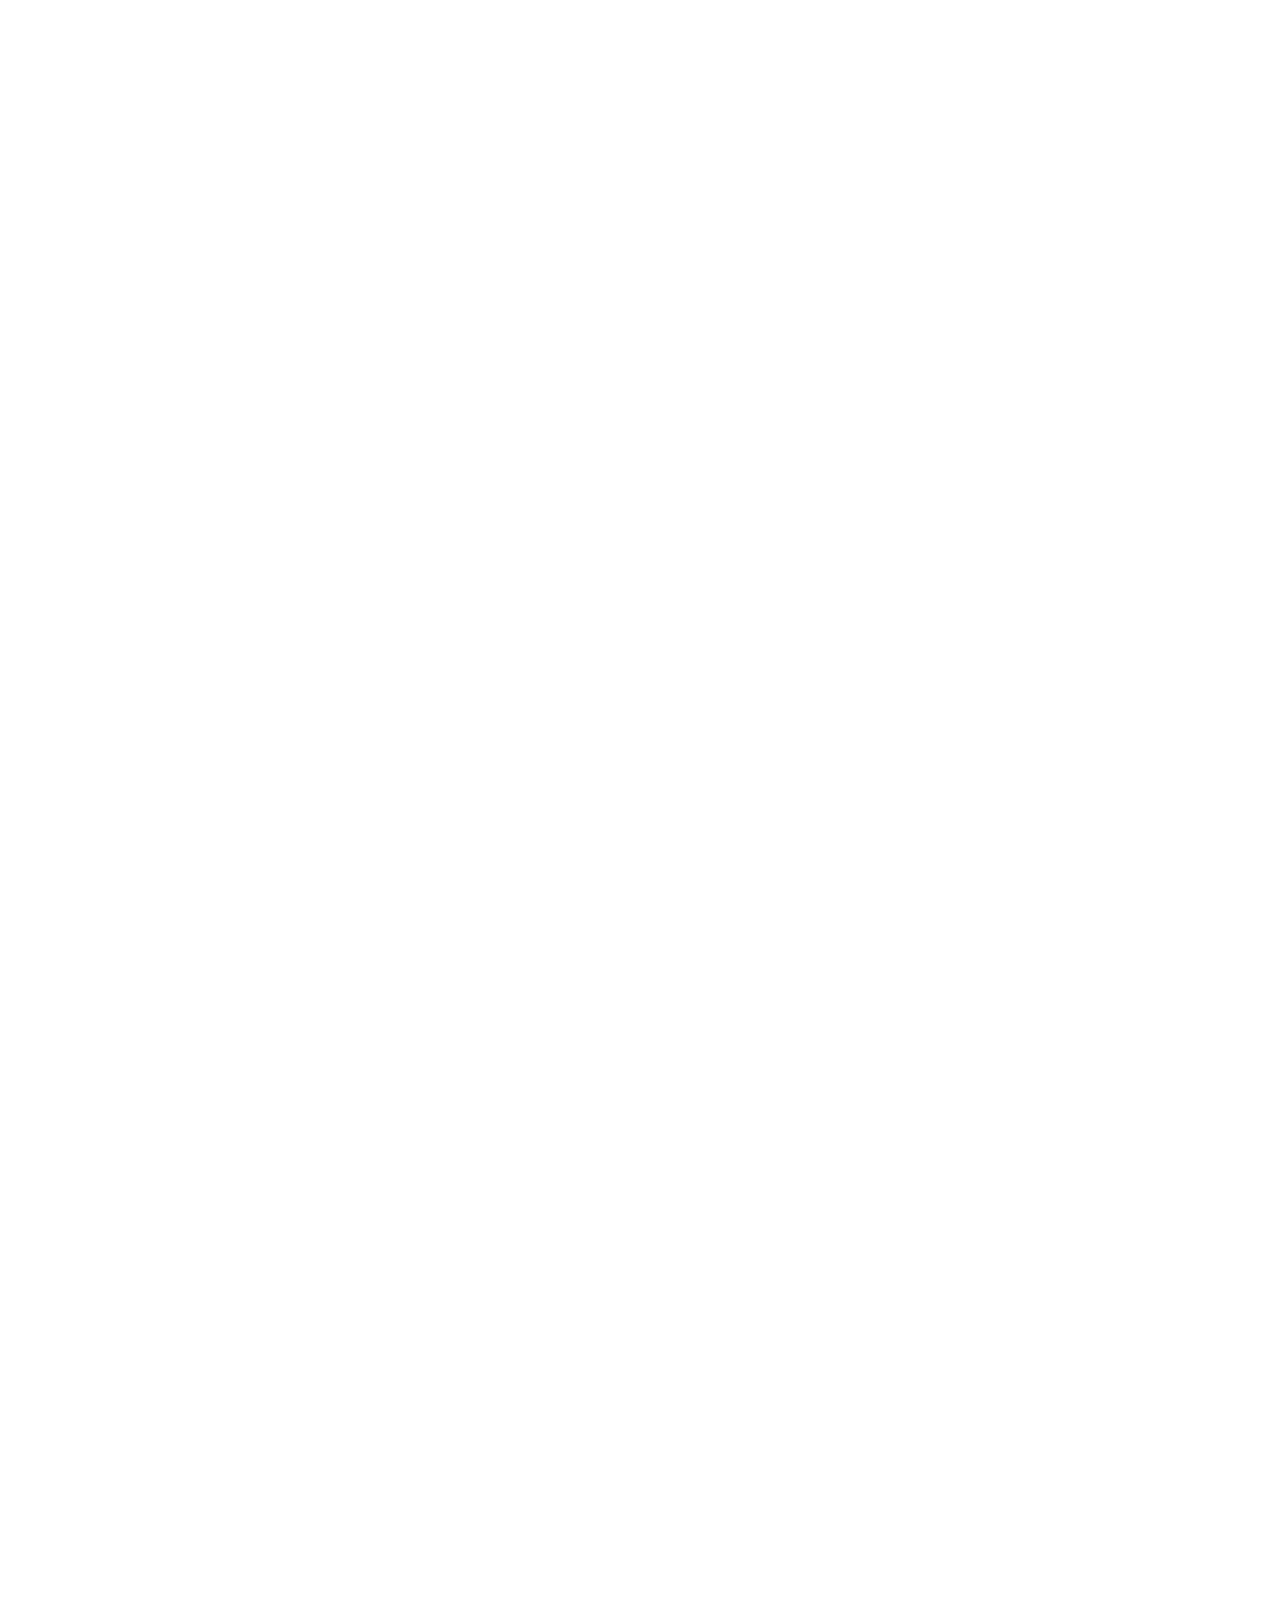
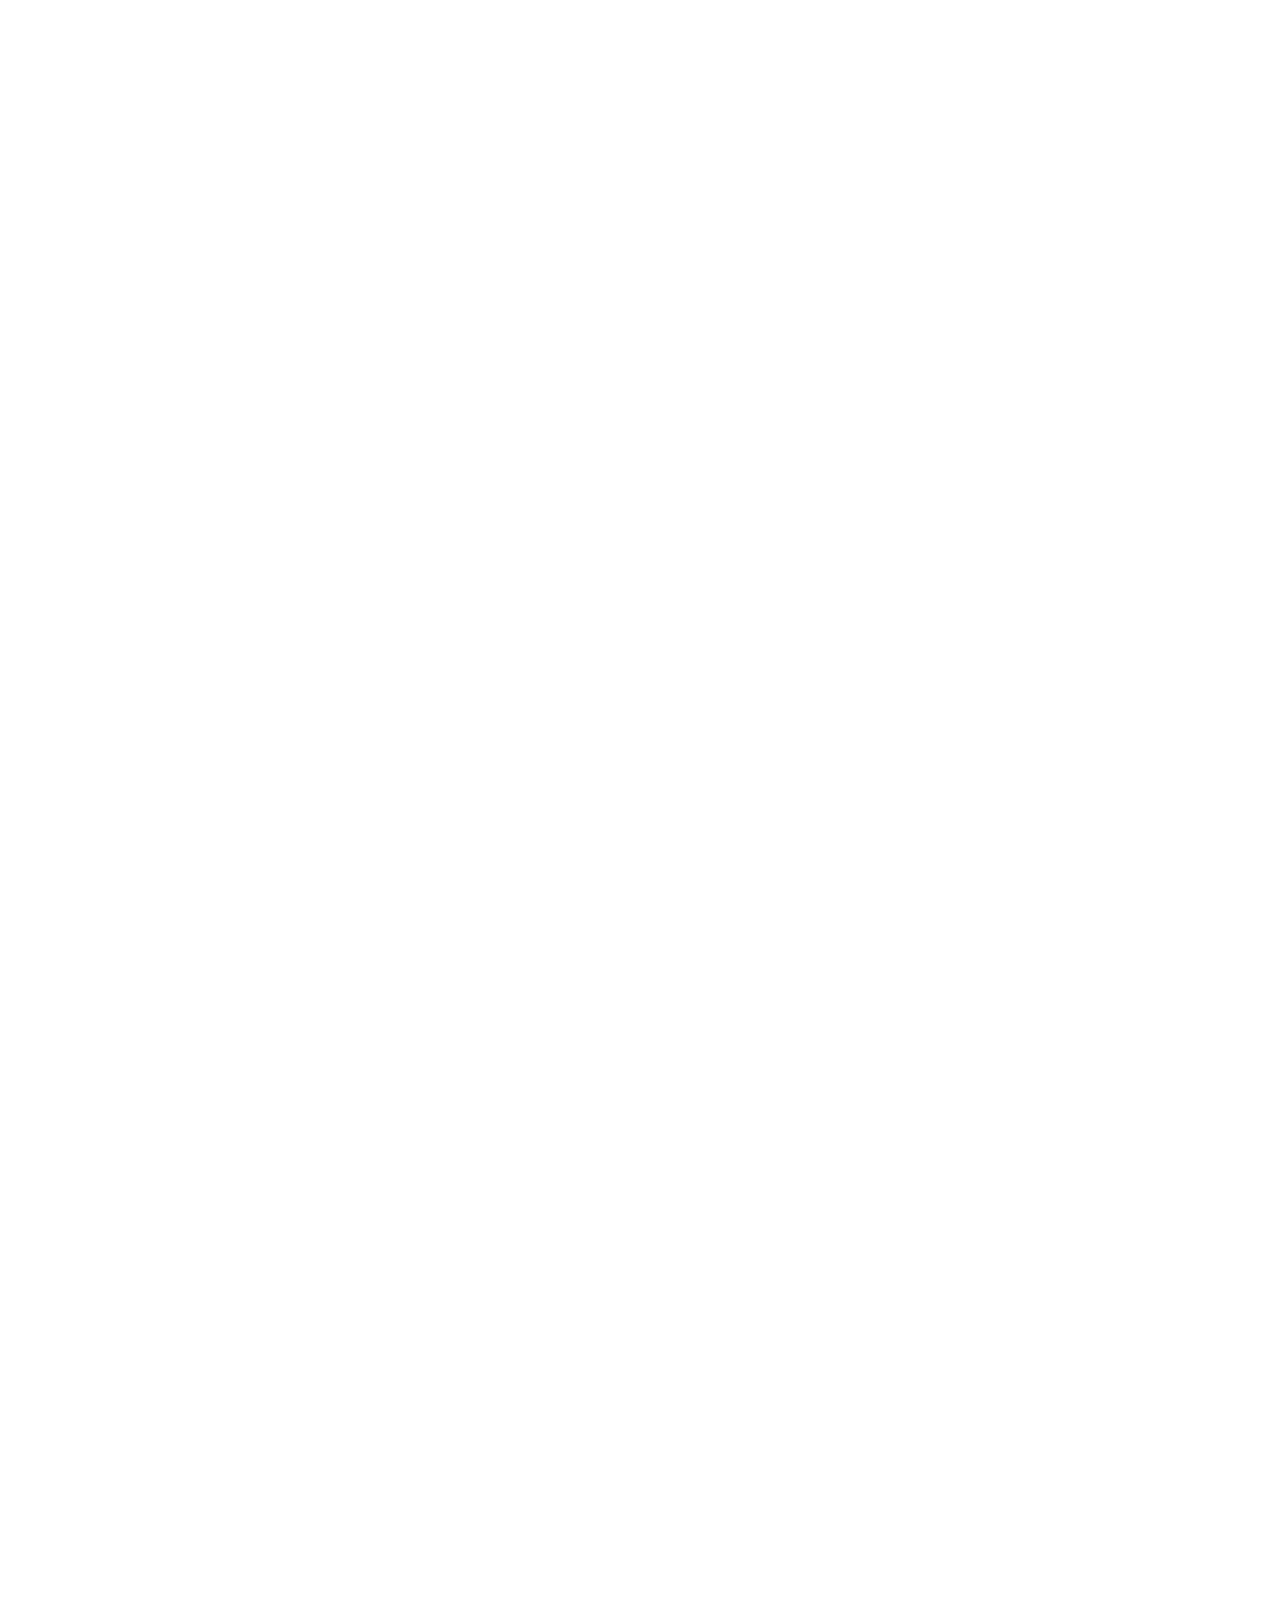
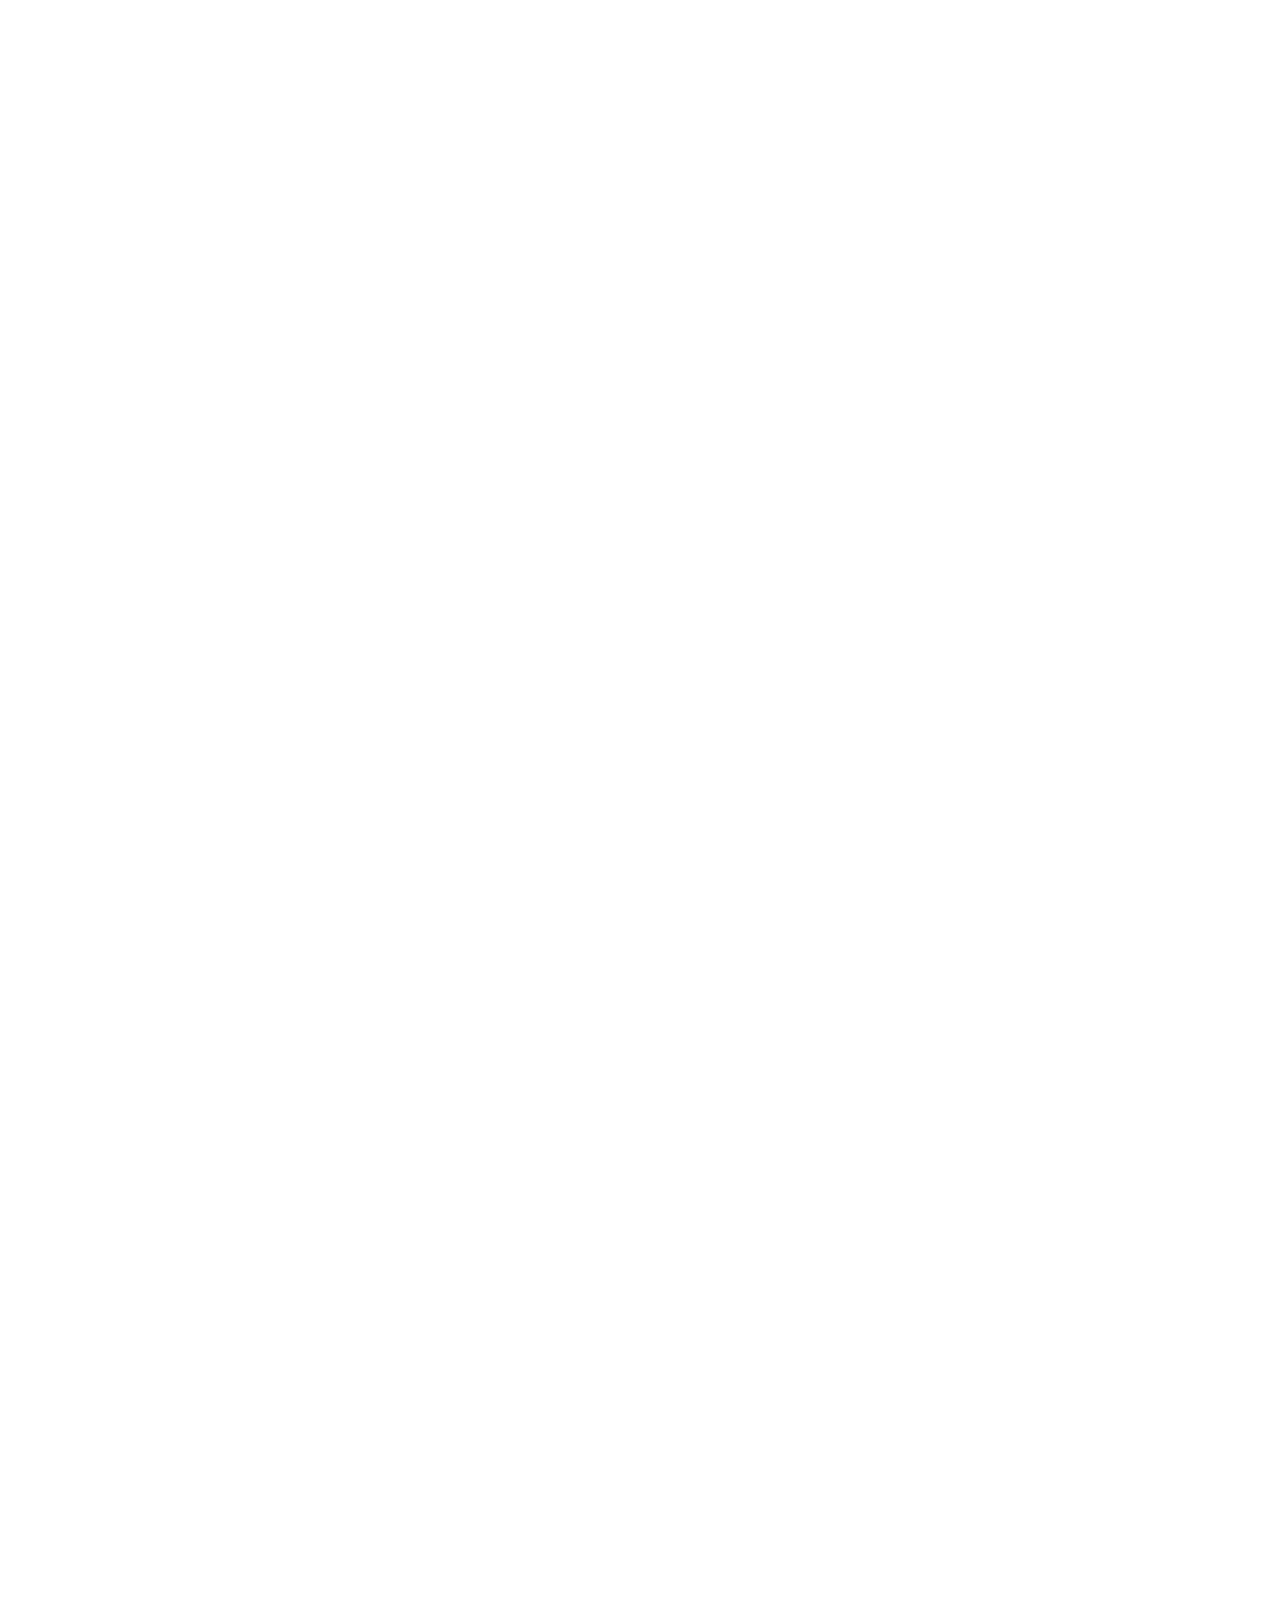
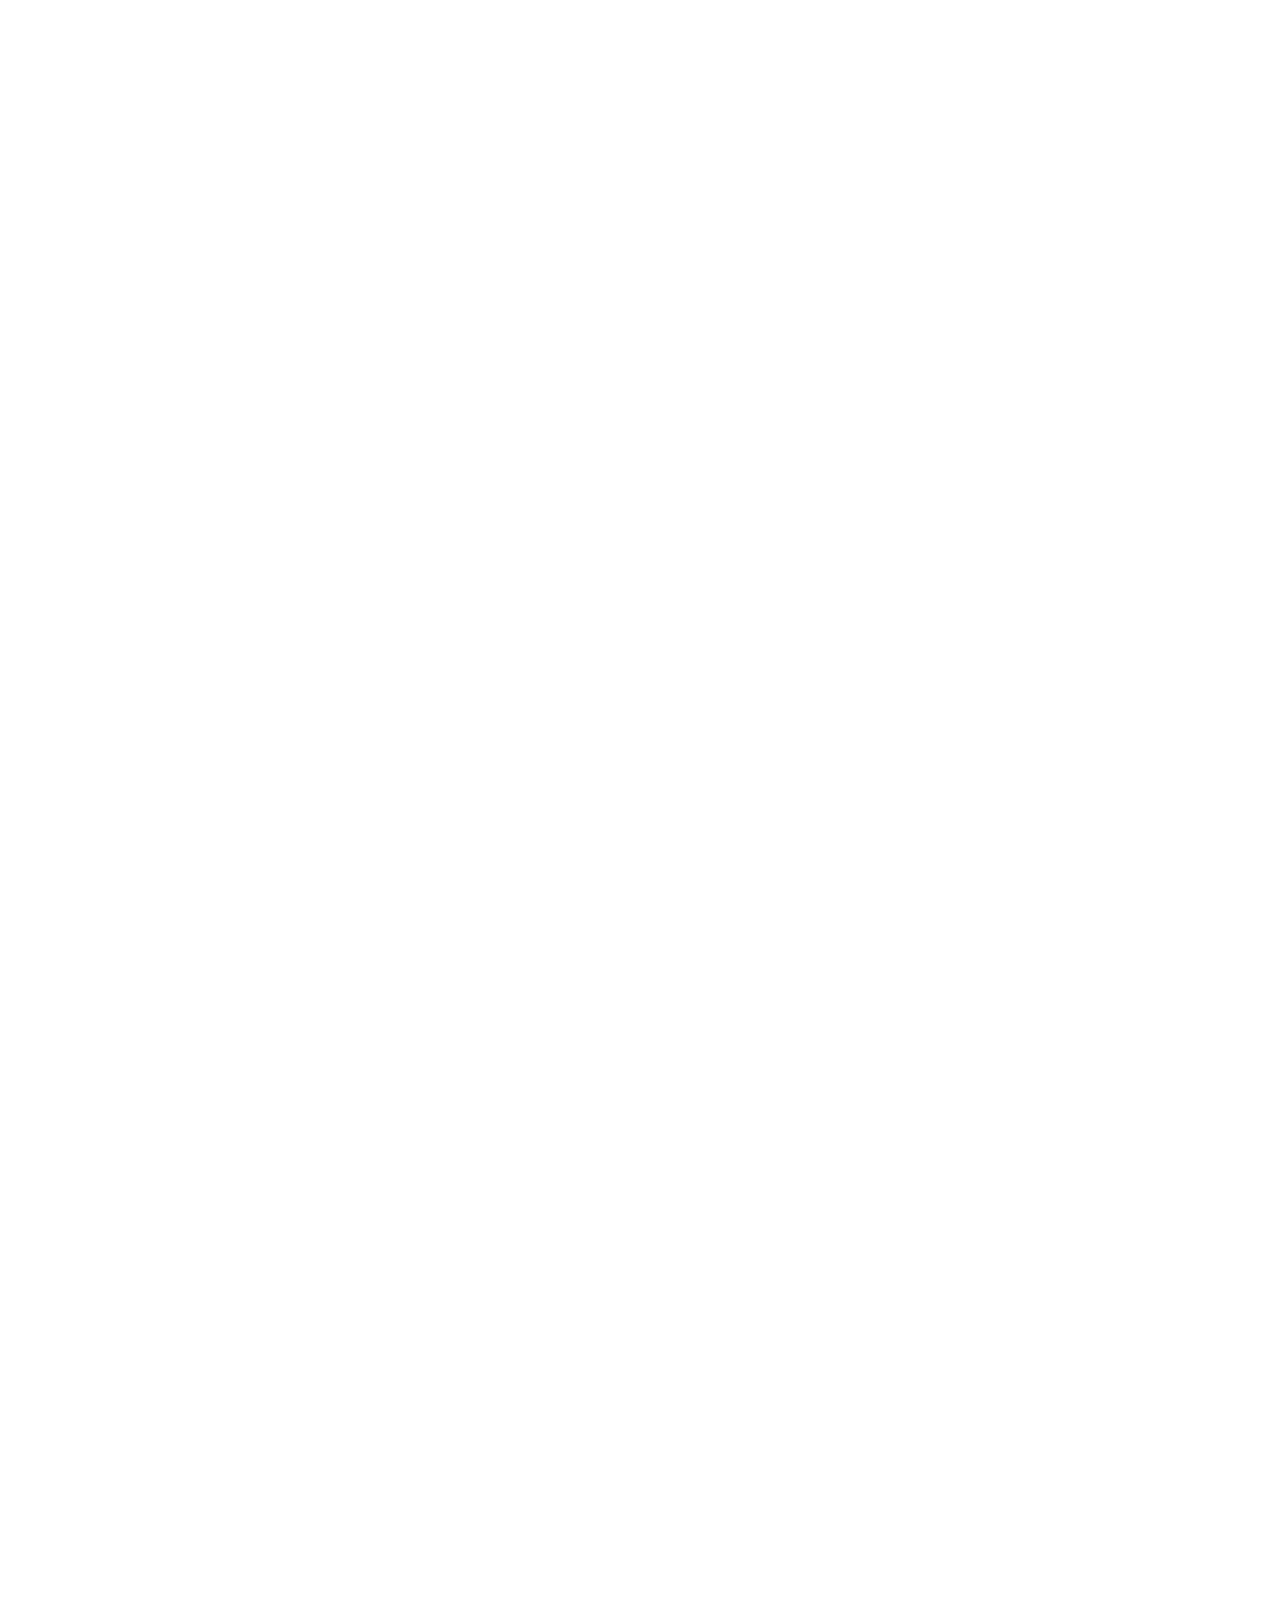
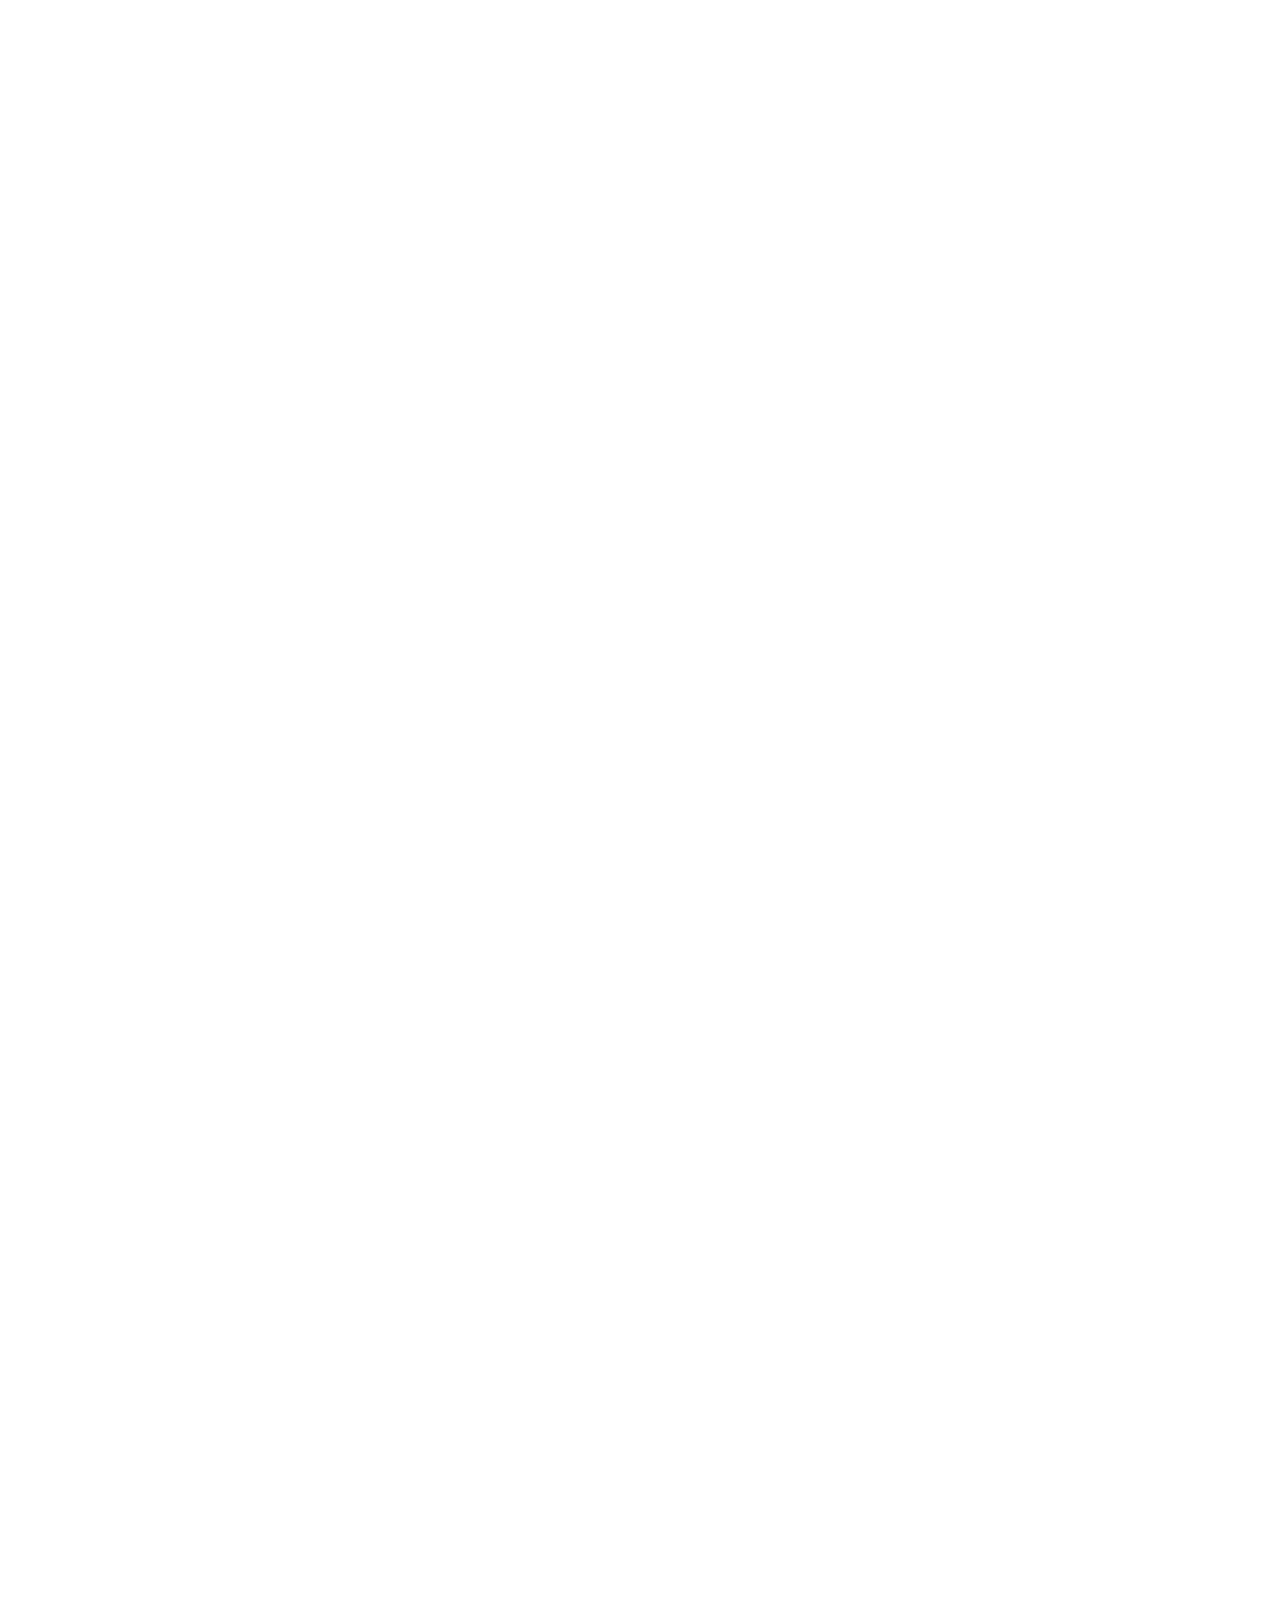
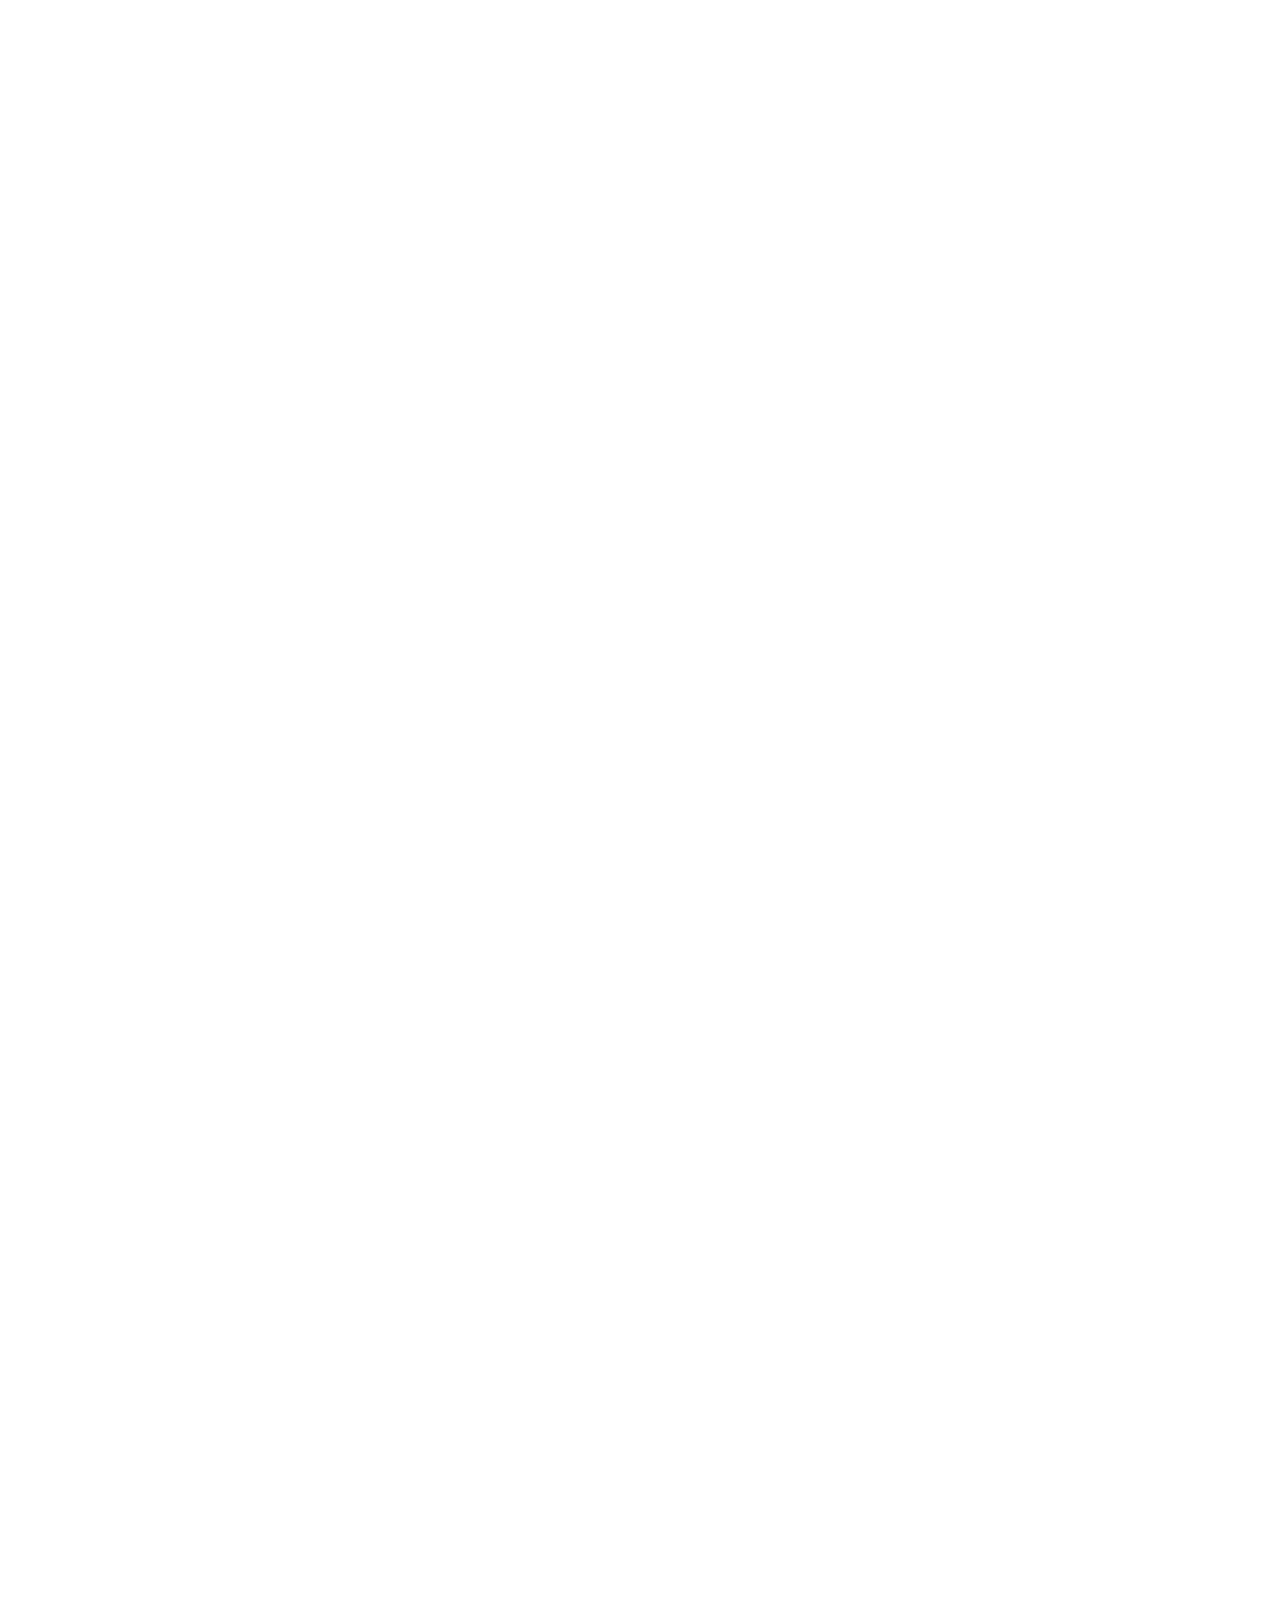
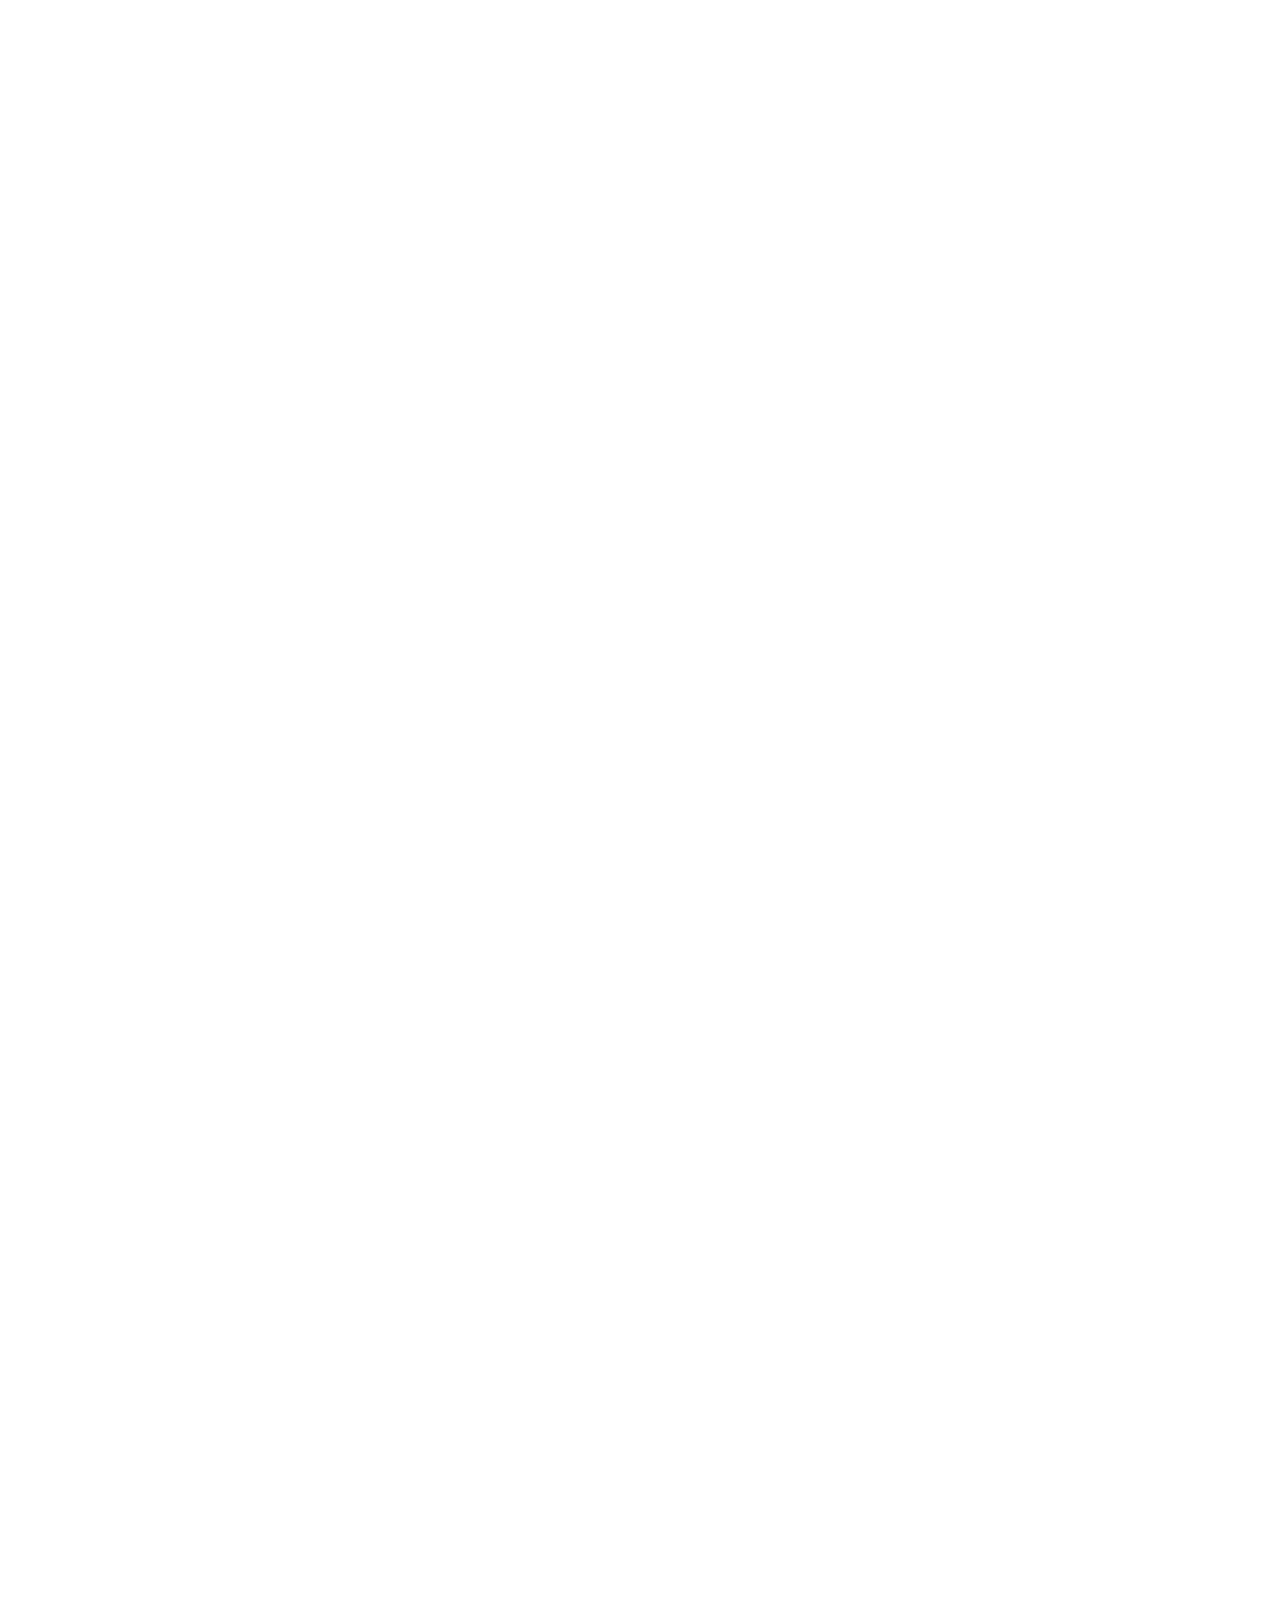
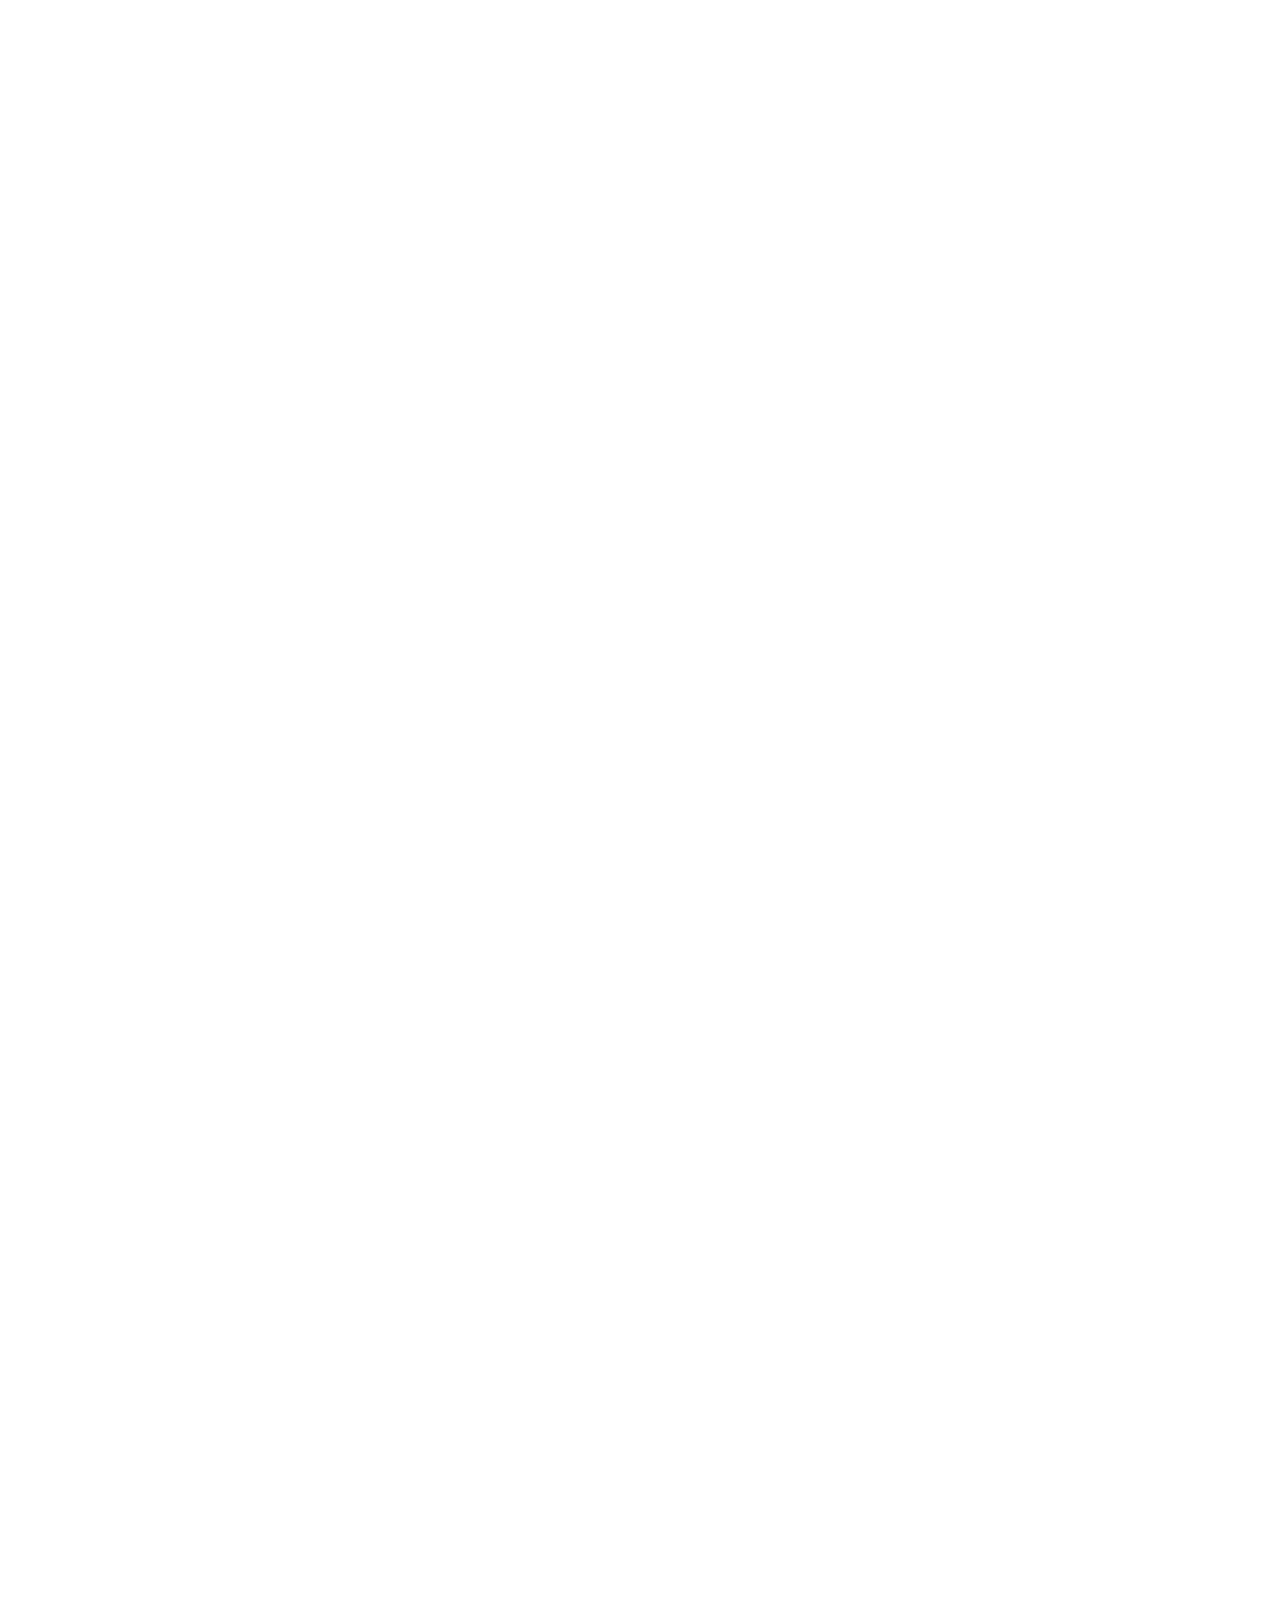
==== commit 59abd929: "design service" ====
--- a/index.html
+++ b/index.html
@@ -1,14 +1,15 @@
 <!DOCTYPE html>
 <html lang="en">
+
 <head>
     <meta charset="UTF-8">
     <meta name="viewport" content="width=device-width, initial-scale=1.0">
     <title>Project03</title>
 
-    
+
     <!-- Link reset css -->
     <link rel="stylesheet" href="./assets/styles/reset.css">
-    
+
     <!-- Link Css -->
     <link rel="stylesheet" href="./assets/styles/styles.css">
 
@@ -27,7 +28,7 @@
     <link rel="apple-touch-icon" sizes="144x144" href="./assets/favicon/apple-icon-144x144.png">
     <link rel="apple-touch-icon" sizes="152x152" href="./assets/favicon/apple-icon-152x152.png">
     <link rel="apple-touch-icon" sizes="180x180" href="./assets/favicon/apple-icon-180x180.png">
-    <link rel="icon" type="image/png" sizes="192x192"  href="./assets/favicon/android-icon-192x192.png">
+    <link rel="icon" type="image/png" sizes="192x192" href="./assets/favicon/android-icon-192x192.png">
     <link rel="icon" type="image/png" sizes="32x32" href="./assets/favicon/favicon-32x32.png">
     <link rel="icon" type="image/png" sizes="96x96" href="./assets/favicon/favicon-96x96.png">
     <link rel="icon" type="image/png" sizes="16x16" href="./assets/favicon/favicon-16x16.png">
@@ -39,9 +40,12 @@
 
     <!-- Link fontaweson -->
     <link rel="preconnect" href="https://cdnjs.cloudflare.com">
-    <link rel="stylesheet" href="https://cdnjs.cloudflare.com/ajax/libs/font-awesome/6.7.1/css/all.min.css" integrity="sha512-5Hs3dF2AEPkpNAR7UiOHba+lRSJNeM2ECkwxUIxC1Q/FLycGTbNapWXB4tP889k5T5Ju8fs4b1P5z/iB4nMfSQ==" crossorigin="anonymous" referrerpolicy="no-referrer" />
+    <link rel="stylesheet" href="https://cdnjs.cloudflare.com/ajax/libs/font-awesome/6.7.1/css/all.min.css"
+        integrity="sha512-5Hs3dF2AEPkpNAR7UiOHba+lRSJNeM2ECkwxUIxC1Q/FLycGTbNapWXB4tP889k5T5Ju8fs4b1P5z/iB4nMfSQ=="
+        crossorigin="anonymous" referrerpolicy="no-referrer" />
 
 </head>
+
 <body>
     <header class="header">
         <div class="container">
@@ -85,7 +89,8 @@
             <section class="hero">
                 <section class="hero__content">
                     <h1 class="hero__heading">Exceptional dental care for all ages.</h1>
-                    <p class="hero__desc">Exceptional dental care for all ages. Your great smile begins with a great dentist.</p>
+                    <p class="hero__desc">Exceptional dental care for all ages. Your great smile begins with a great
+                        dentist.</p>
 
                     <div class="hero__row">
                         <a href="#!" class="btn">Book Online</a>
@@ -104,9 +109,81 @@
         </div>
     </header>
 
-    <main style="height: 50000px;"></main>
+    <main style="height: 50000px;">
+        <section class="service">
+            <div class="container">
+                <h2 class="service__heading section-heading">Our services</h2>
+                <p class="service__desc section-desc">Exceptional dental care for all ages. Your great smile begins with a great dentist.</p>
+                <div class="service__row">
+                    <figure class="serviec__images">
+                        <img src="./assets/img/service__img.jpg" alt="" class="service__img">
+                    </figure>
+    
+                    <div class="service__list">
+                        <!-- item 1 -->
+                        <section class="service-item">
+                            <div class="service-item__icon">
+                                <svg width="22" height="24" viewBox="0 0 22 24" fill="none"
+                                    xmlns="http://www.w3.org/2000/svg">
+                                    <path
+                                        d="M20.3598 2.63964C17.9506 -0.556131 14.2772 -0.568132 11.2481 1.10682C11.001 1.24657 10.7219 1.31411 10.4406 1.30222C10.1592 1.29033 9.88633 1.19945 9.65105 1.03931C8.49552 0.245717 7.29036 -0.316477 5.13904 0.207462C0.623408 1.3071 0 4.90379 0 8.99816C0.0797353 12.1602 0.500857 15.3032 1.25551 18.3683C2.11836 22.0168 3.90382 24 5.43354 24C6.96326 24 7.00963 22.2204 7.00963 20.8016C7.00963 19.2009 7.39505 14.8009 10.8642 14.8009C13.5317 14.8009 14.3333 18.4013 14.3333 20.8016C14.3329 23.095 15.1722 24 16.6628 24C19.5267 24 20.9796 15.3938 21.3719 13.1237C21.7642 10.8535 22.9882 6.12569 20.3598 2.63964Z"
+                                        fill="currentColor" />
+                                </svg>
+                            </div>
+    
+                            <div class="service-item__body">
+                                <h3 class="service-item__title">Oral Surgery</h3>
+                                <p class="service-item__desc">Everything you expect and then some. Cleanings, fillings, and x-rays.</p>
+                            </div>
+                        </section>
+    
+                        <!-- item 2 -->
+                        <section class="service-item">
+                            <div class="service-item__icon">
+                                <svg width="22" height="24" viewBox="0 0 22 24" fill="none"
+                                    xmlns="http://www.w3.org/2000/svg">
+                                    <path
+                                        d="M20.3598 2.63964C17.9506 -0.556131 14.2772 -0.568132 11.2481 1.10682C11.001 1.24657 10.7219 1.31411 10.4406 1.30222C10.1592 1.29033 9.88633 1.19945 9.65105 1.03931C8.49552 0.245717 7.29036 -0.316477 5.13904 0.207462C0.623408 1.3071 0 4.90379 0 8.99816C0.0797353 12.1602 0.500857 15.3032 1.25551 18.3683C2.11836 22.0168 3.90382 24 5.43354 24C6.96326 24 7.00963 22.2204 7.00963 20.8016C7.00963 19.2009 7.39505 14.8009 10.8642 14.8009C13.5317 14.8009 14.3333 18.4013 14.3333 20.8016C14.3329 23.095 15.1722 24 16.6628 24C19.5267 24 20.9796 15.3938 21.3719 13.1237C21.7642 10.8535 22.9882 6.12569 20.3598 2.63964Z"
+                                        fill="currentColor" />
+                                </svg>
+    
+                            </div>
+    
+                            <div class="service-item__body">
+                                <h3 class="service-item__title">Wisdom Teeth Removal</h3>
+                                <p class="service-item__desc">Everything you expect and then some. Cleanings, fillings, and
+                                    x-rays.</p>
+                            </div>
+                        </section>
+    
+                        <!-- item 3 -->
+                        <section class="service-item">
+                            <div class="service-item__icon">
+                                <svg width="22" height="24" viewBox="0 0 22 24" fill="none"
+                                    xmlns="http://www.w3.org/2000/svg">
+                                    <path
+                                        d="M20.3598 2.63964C17.9506 -0.556131 14.2772 -0.568132 11.2481 1.10682C11.001 1.24657 10.7219 1.31411 10.4406 1.30222C10.1592 1.29033 9.88633 1.19945 9.65105 1.03931C8.49552 0.245717 7.29036 -0.316477 5.13904 0.207462C0.623408 1.3071 0 4.90379 0 8.99816C0.0797353 12.1602 0.500857 15.3032 1.25551 18.3683C2.11836 22.0168 3.90382 24 5.43354 24C6.96326 24 7.00963 22.2204 7.00963 20.8016C7.00963 19.2009 7.39505 14.8009 10.8642 14.8009C13.5317 14.8009 14.3333 18.4013 14.3333 20.8016C14.3329 23.095 15.1722 24 16.6628 24C19.5267 24 20.9796 15.3938 21.3719 13.1237C21.7642 10.8535 22.9882 6.12569 20.3598 2.63964Z"
+                                        fill="currentColor" />
+                                </svg>
+    
+                            </div>
+    
+                            <div class="service-item__body">
+                                <h3 class="service-item__title">Preventative Dentistry</h3>
+                                <p class="service-item__desc">Everything you expect and then some. Cleanings, fillings, and
+                                    x-rays.</p>
+                            </div>
+                        </section>
+                        <a href="#!" class="btn service__btn--action">All Services</a>
+                    </div>
+                </div>
+            </div>
+
+        </section>
+    </main>
 
     <footer></footer>
-    
+
 </body>
+
 </html>--- a/assets/styles/styles.css
+++ b/assets/styles/styles.css
@@ -46,6 +46,22 @@
     font-weight: 400;
     line-height: 60px;
     padding: 0 20px;
+}
+
+.section-heading{
+    color: #10375C;
+    font-size: 5rem;
+    font-weight: 600;
+    line-height: 1.2;
+    letter-spacing: -1px;
+}
+
+.section-desc{
+    margin-top: 18px;
+    color: #575F66;
+    font-size: 1.8rem;
+    font-weight: 300;
+    line-height: 1.67;
 }
 
 /* =========================================== Header =============================================== */
@@ -241,3 +257,92 @@
     width: 210px;
     height: 410px;
 }
+
+
+/* ================================================ Service ====================================================== */
+.service{
+    padding: 170px 0;
+}
+
+.service__heading,
+.service__desc{
+    text-align: center;
+}
+
+.service__desc{
+    max-width: 468px;
+    margin-left: auto;
+    margin-right: auto;
+}
+
+.service__row{
+    display: flex;
+    justify-content: space-between;
+    align-items: center;
+    margin-top: 70px;
+}
+
+.service-item{
+    display: flex;
+    gap: 19px;
+    padding: 22px;
+    width: 470px;
+    border-radius: 10px;
+    background: #FFF;
+    transition: 0.25s;
+}
+
+
+.service__img{
+    width: 570px;
+    height: 570px;
+    border-radius: 12px;
+    object-fit: cover;
+}
+
+.service-item__icon{
+    display: flex;
+    flex-shrink: 0;
+    align-items: center;
+    justify-content: center;
+    width: 60px;
+    height: 60px;
+    border-radius: 50%;
+    background-color: #eff6fd;
+    color: #10375c;
+    box-shadow: 0px 8px 16px rgba(0, 0, 0, 0.05);
+    transition: 0.25s;
+}
+
+.service-item:hover .service-item__icon{
+    background-color: #2E80CE;
+    color: #FFFFFF;
+    box-shadow: 0px 8px 16px rgba(0, 0, 0, 0.05);
+}
+
+.service-item__title{
+    color: #10375C;
+    font-size: 1.8rem;
+    font-weight: 600;
+}
+
+.service-item__desc{
+    margin-top: 8px;
+    color: #575F66;
+    font-size: 1.6rem;
+    font-weight: 300;
+    line-height: 1.75;
+}
+
+.service__btn--action{
+    margin-top: 55px;
+}
+
+.service-item:hover{
+    position: relative;
+    border-radius: 10px;
+    background: #FFF;
+    box-shadow: 0px 14px 28px 0px rgba(0, 0, 0, 0.05);
+}
+
+
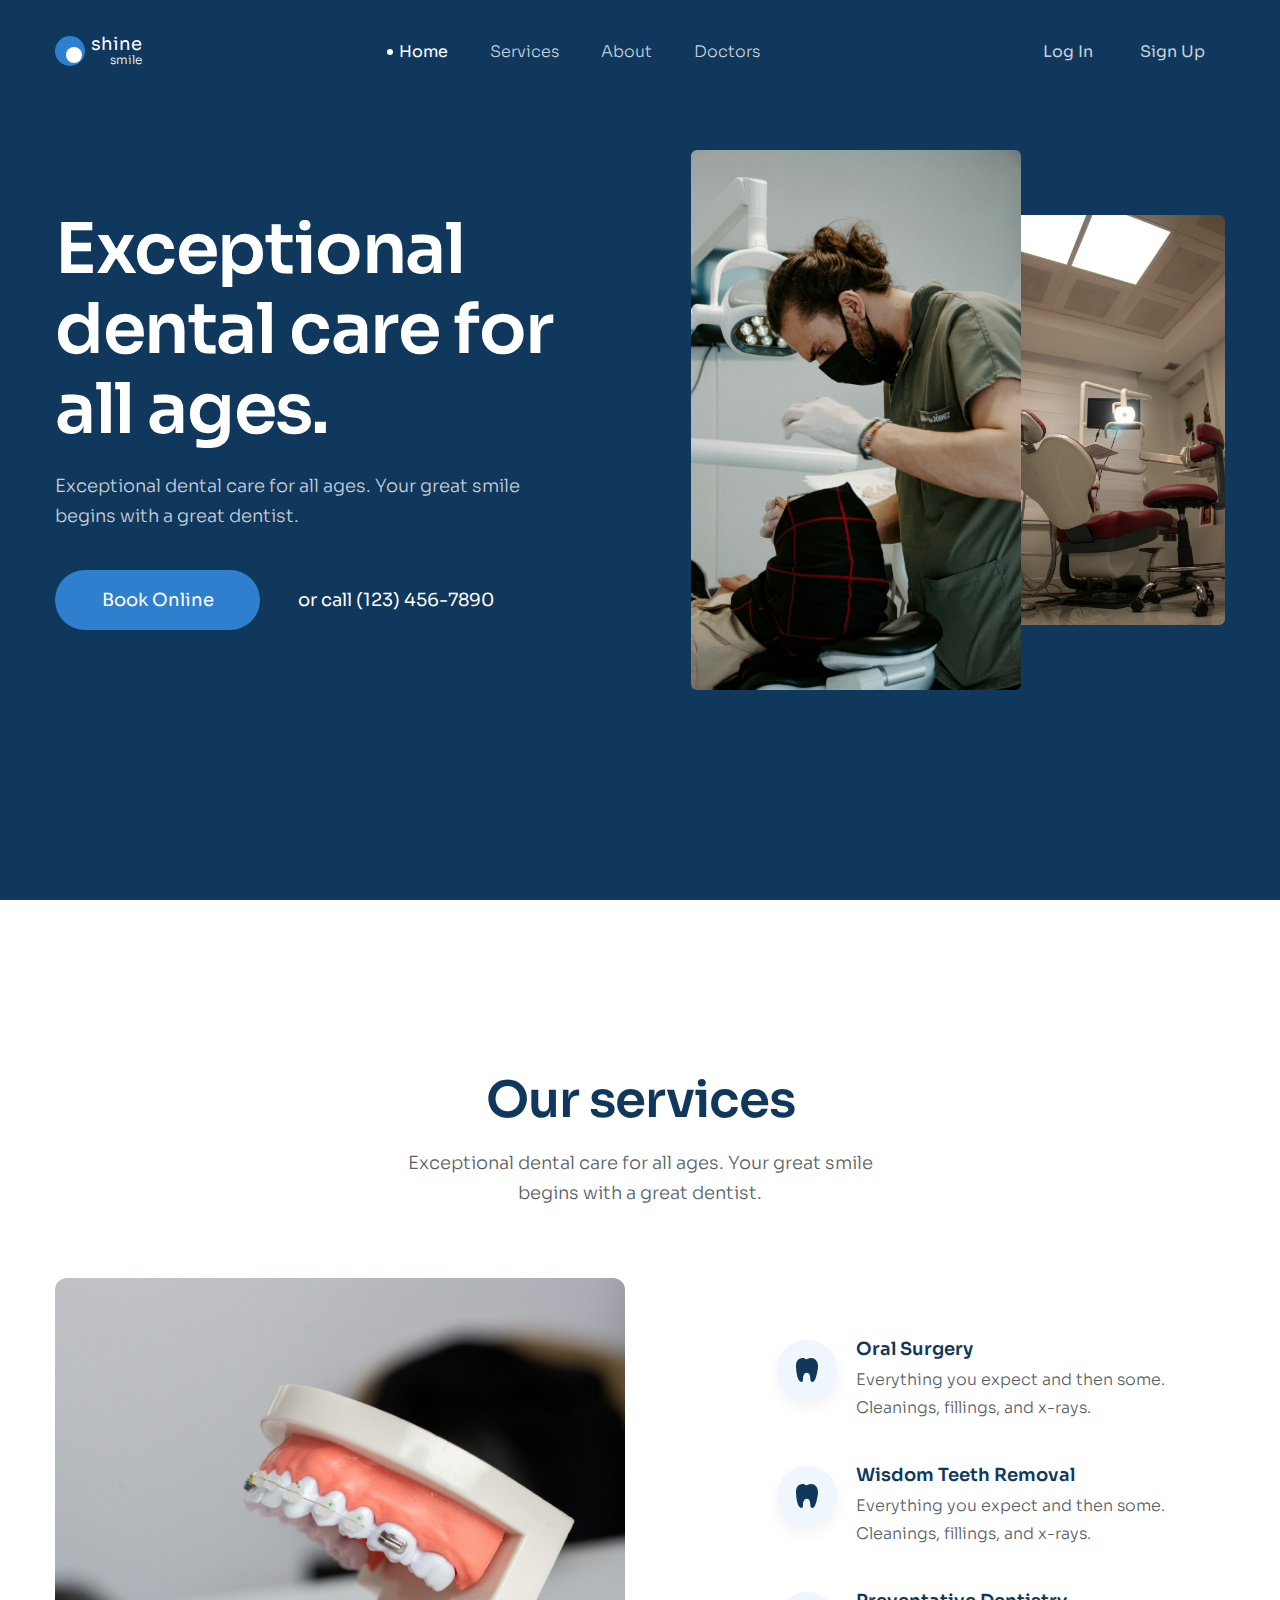
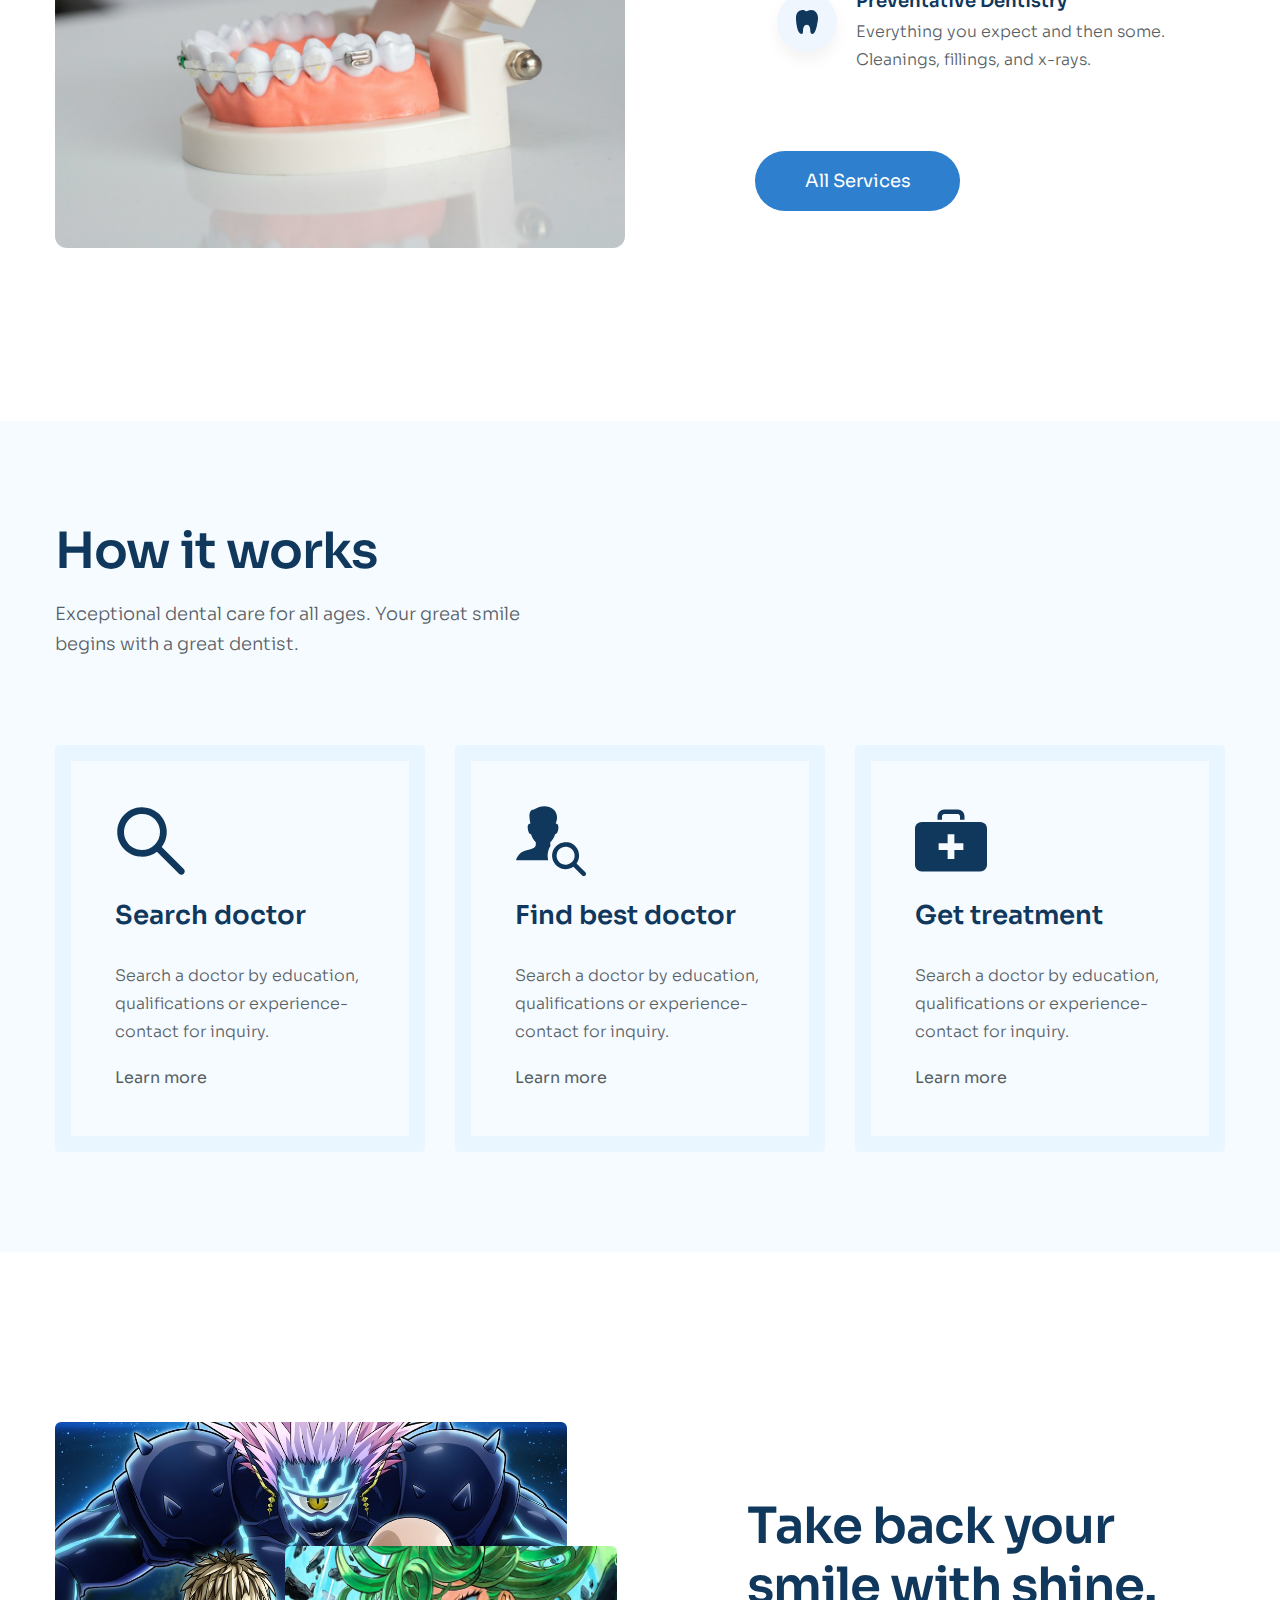
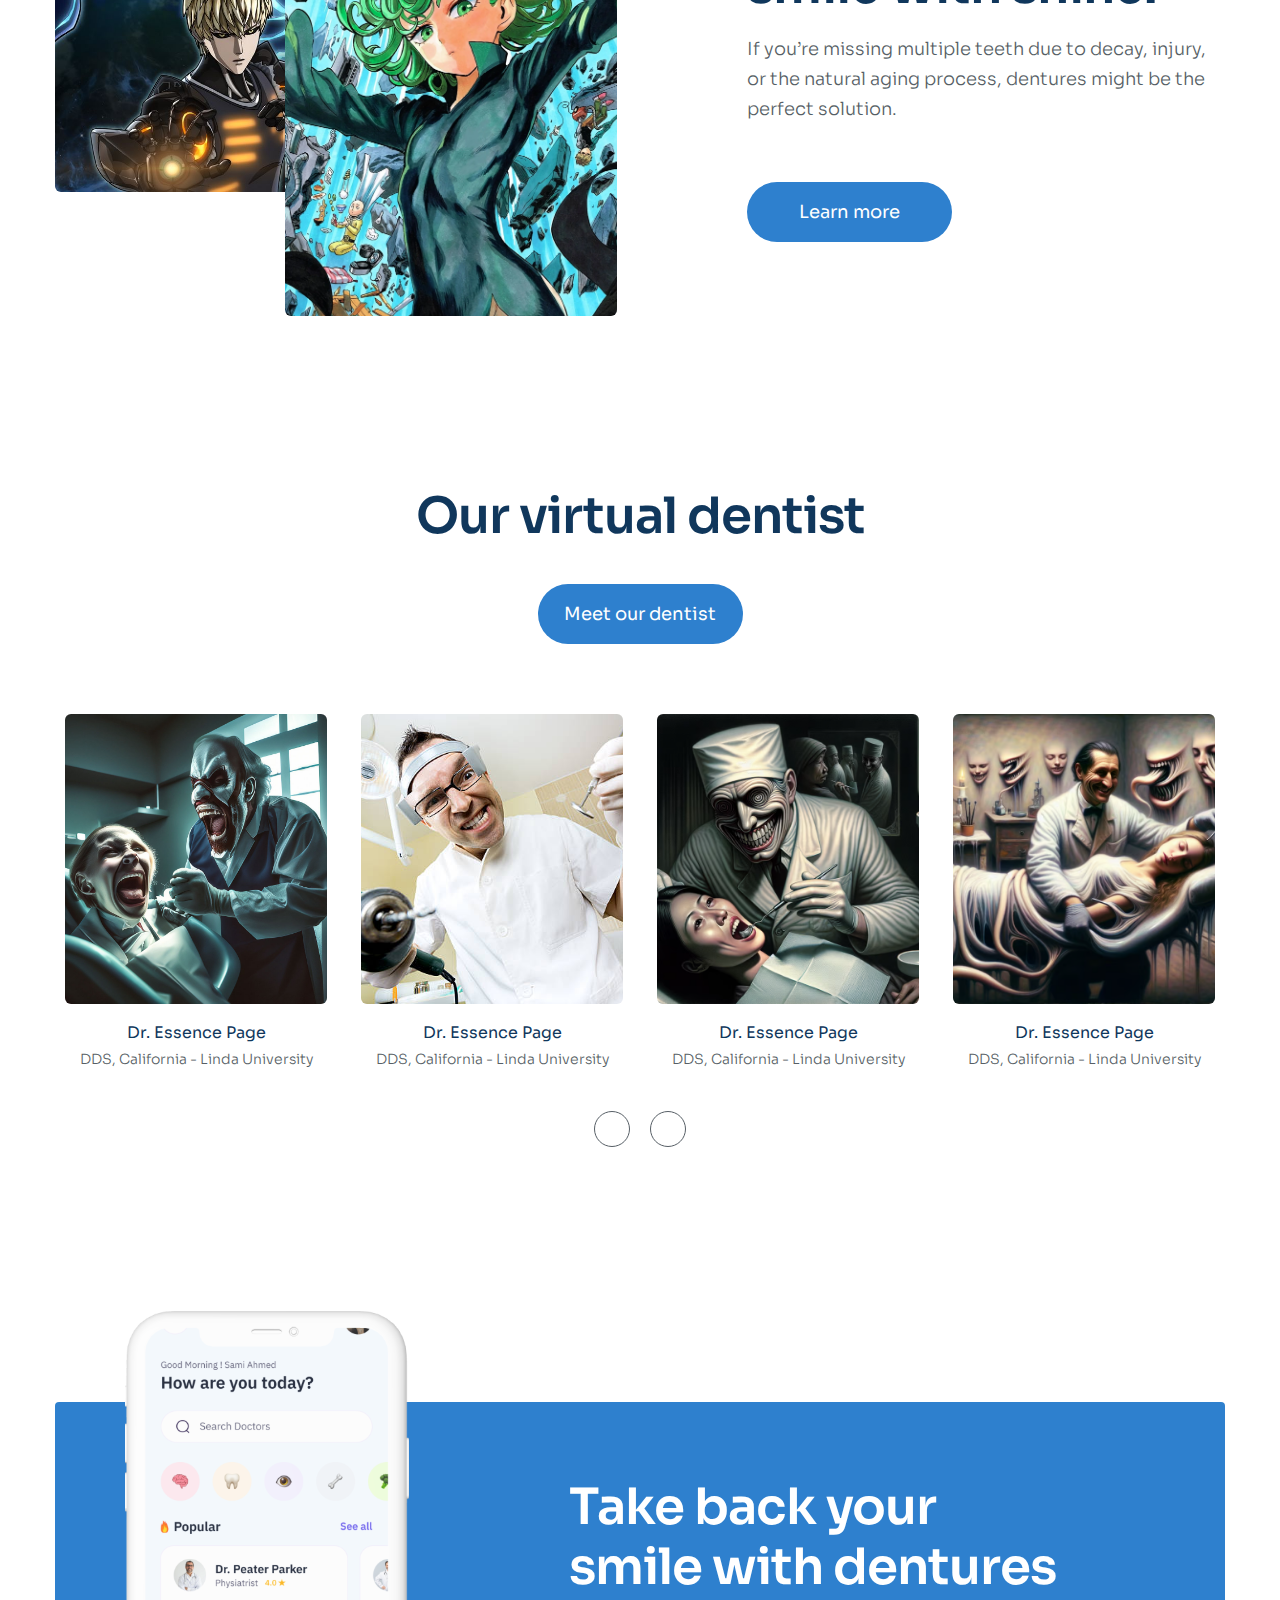
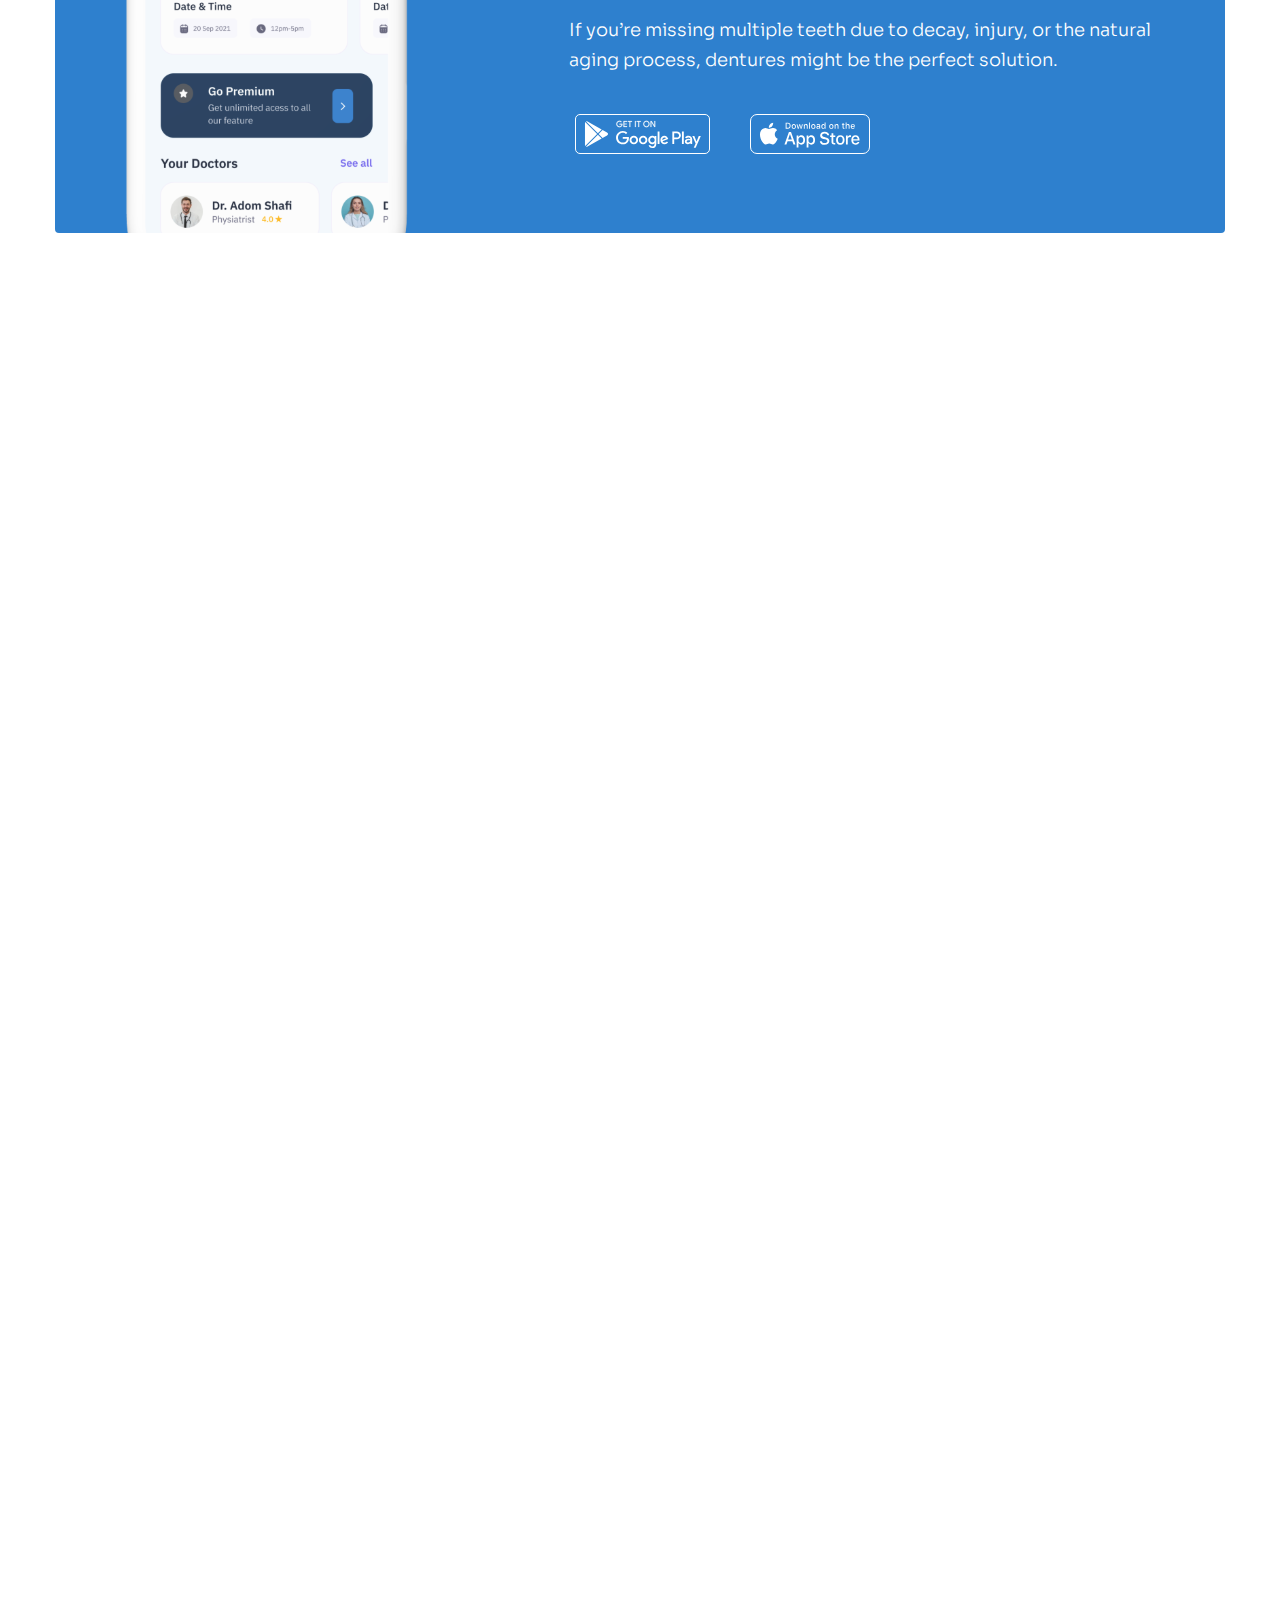
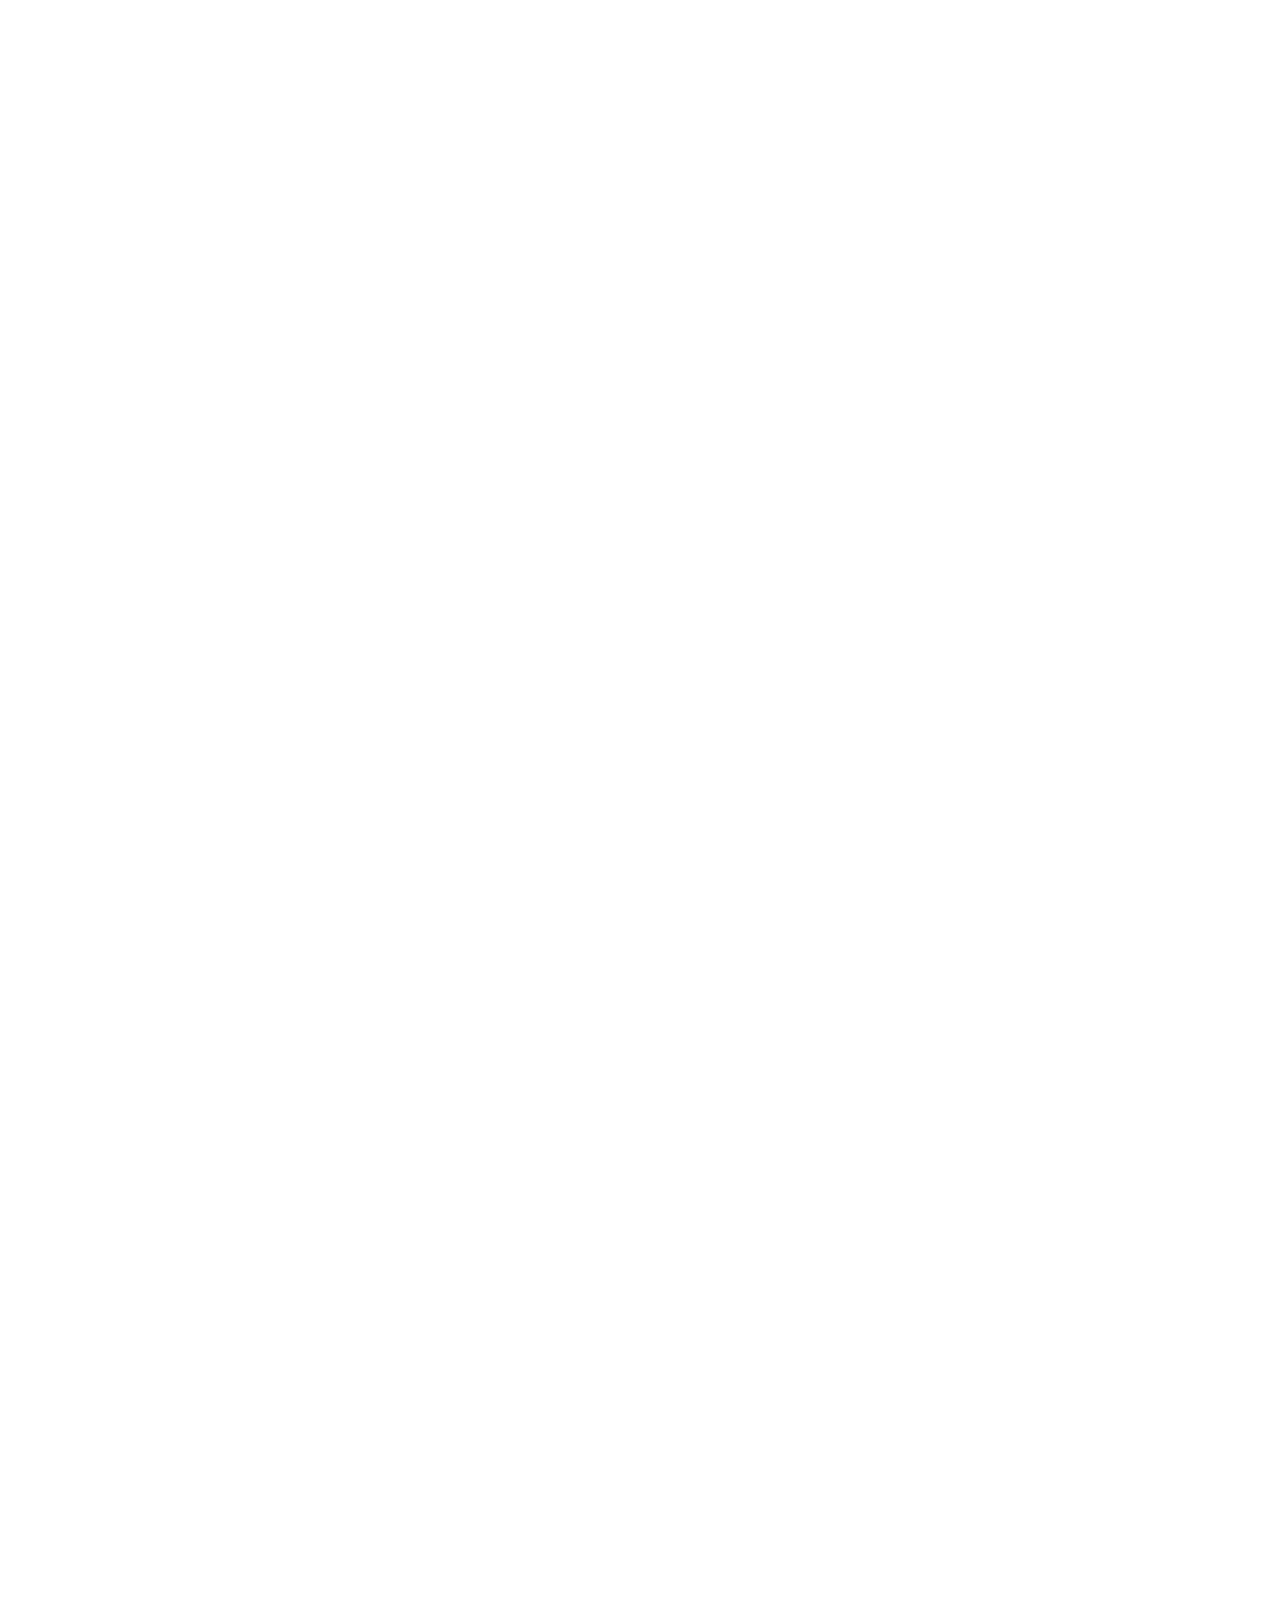
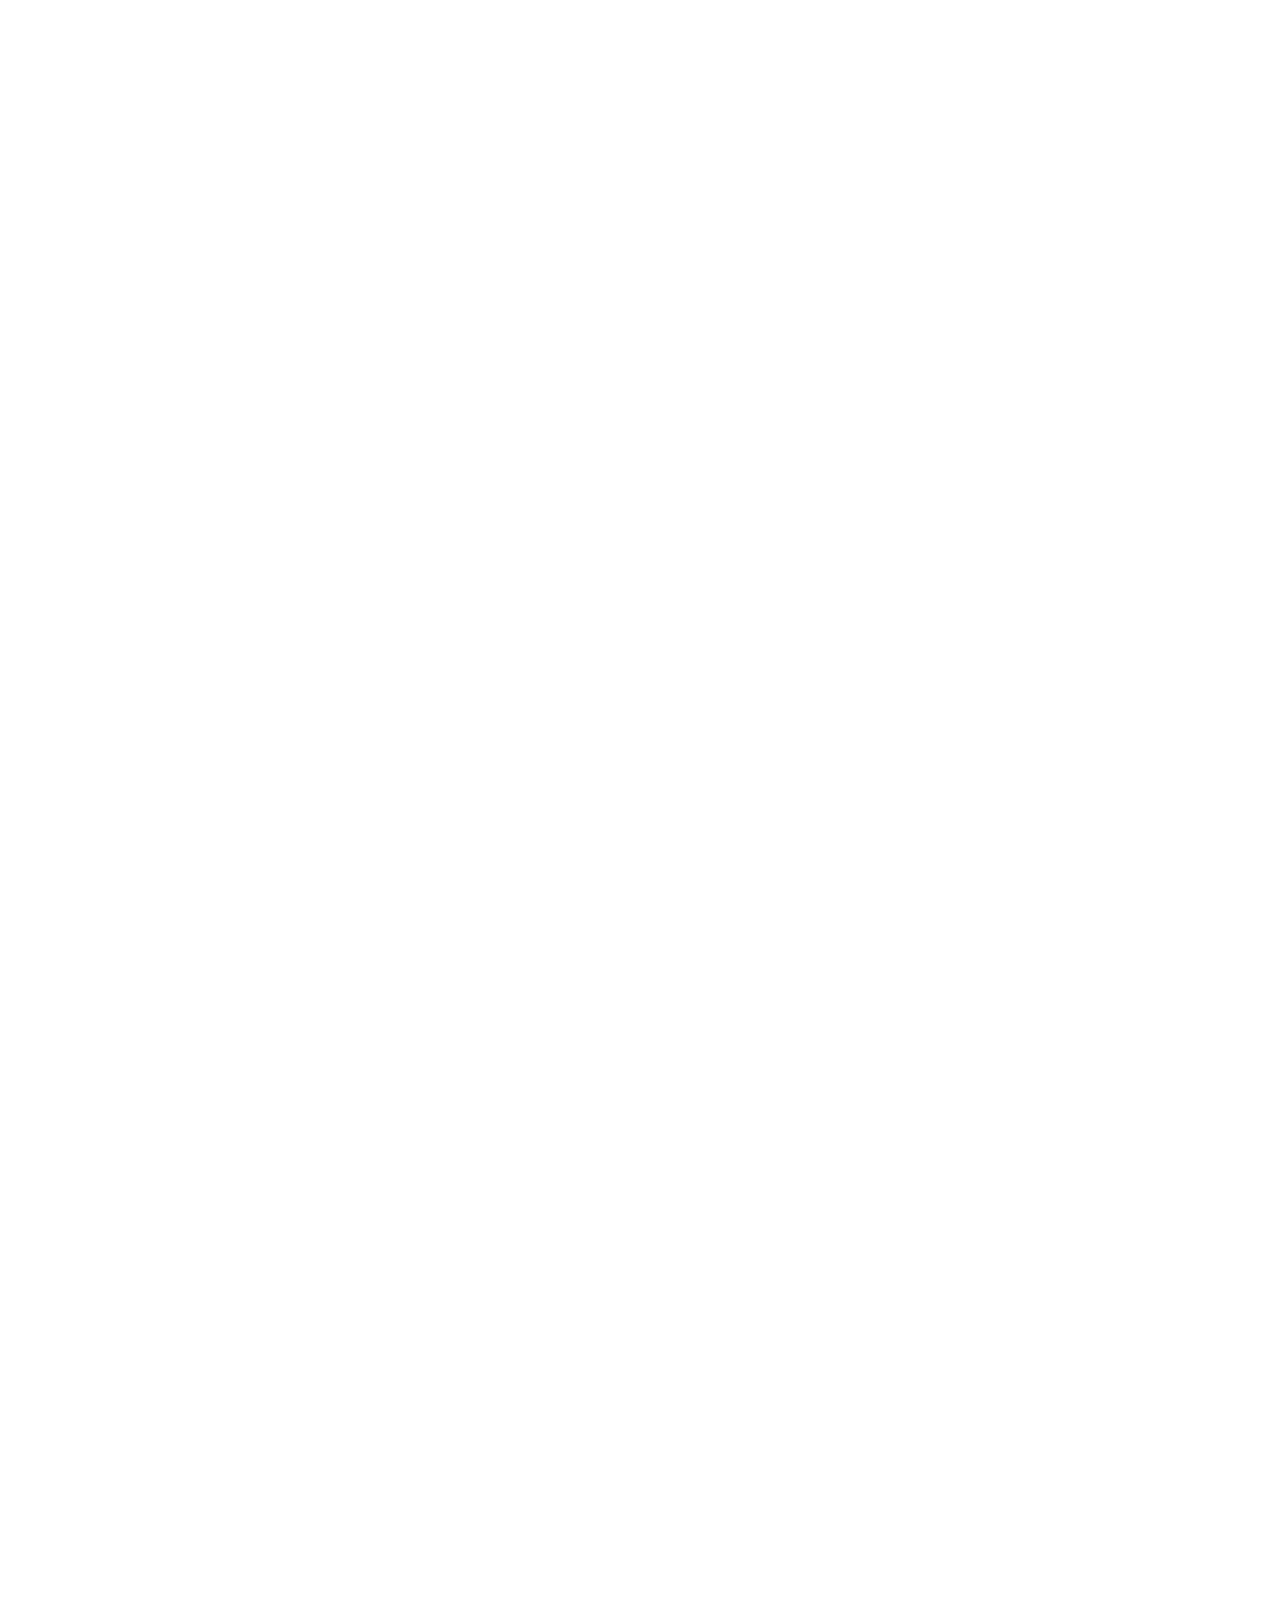
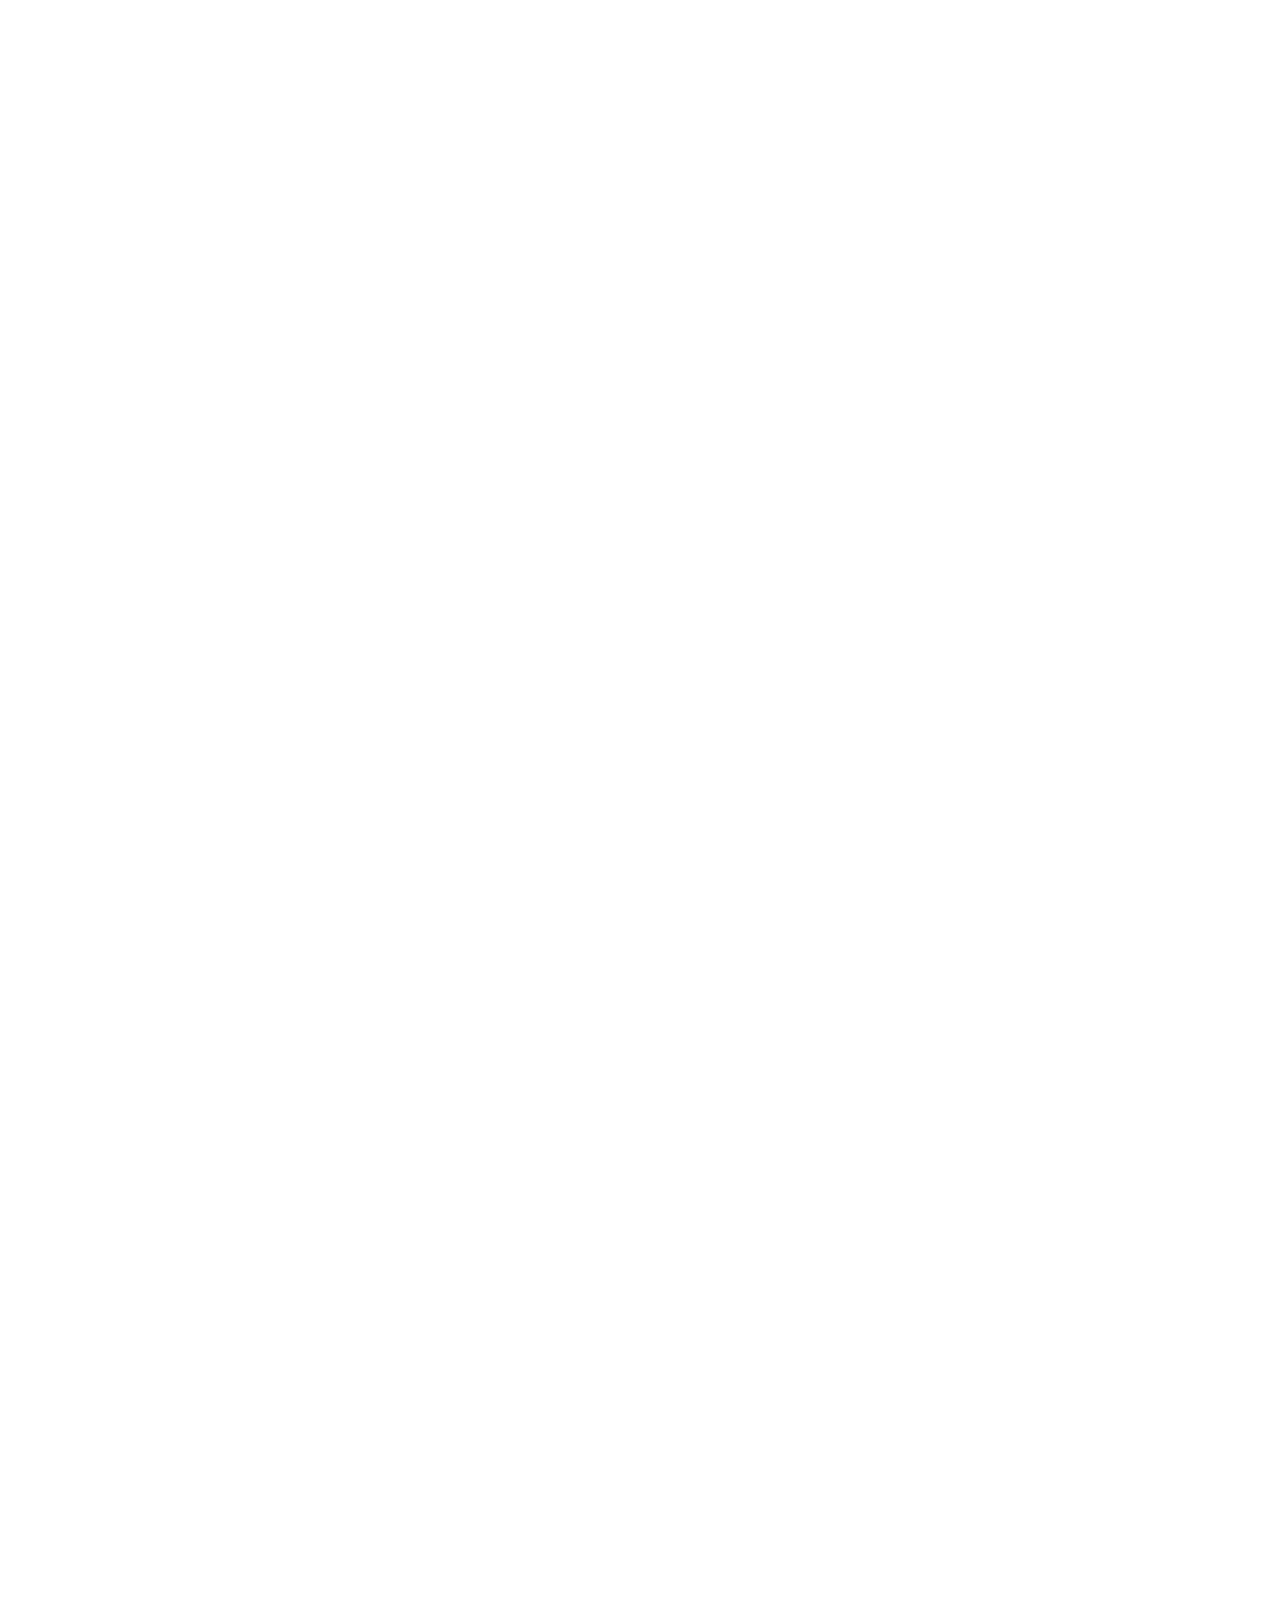
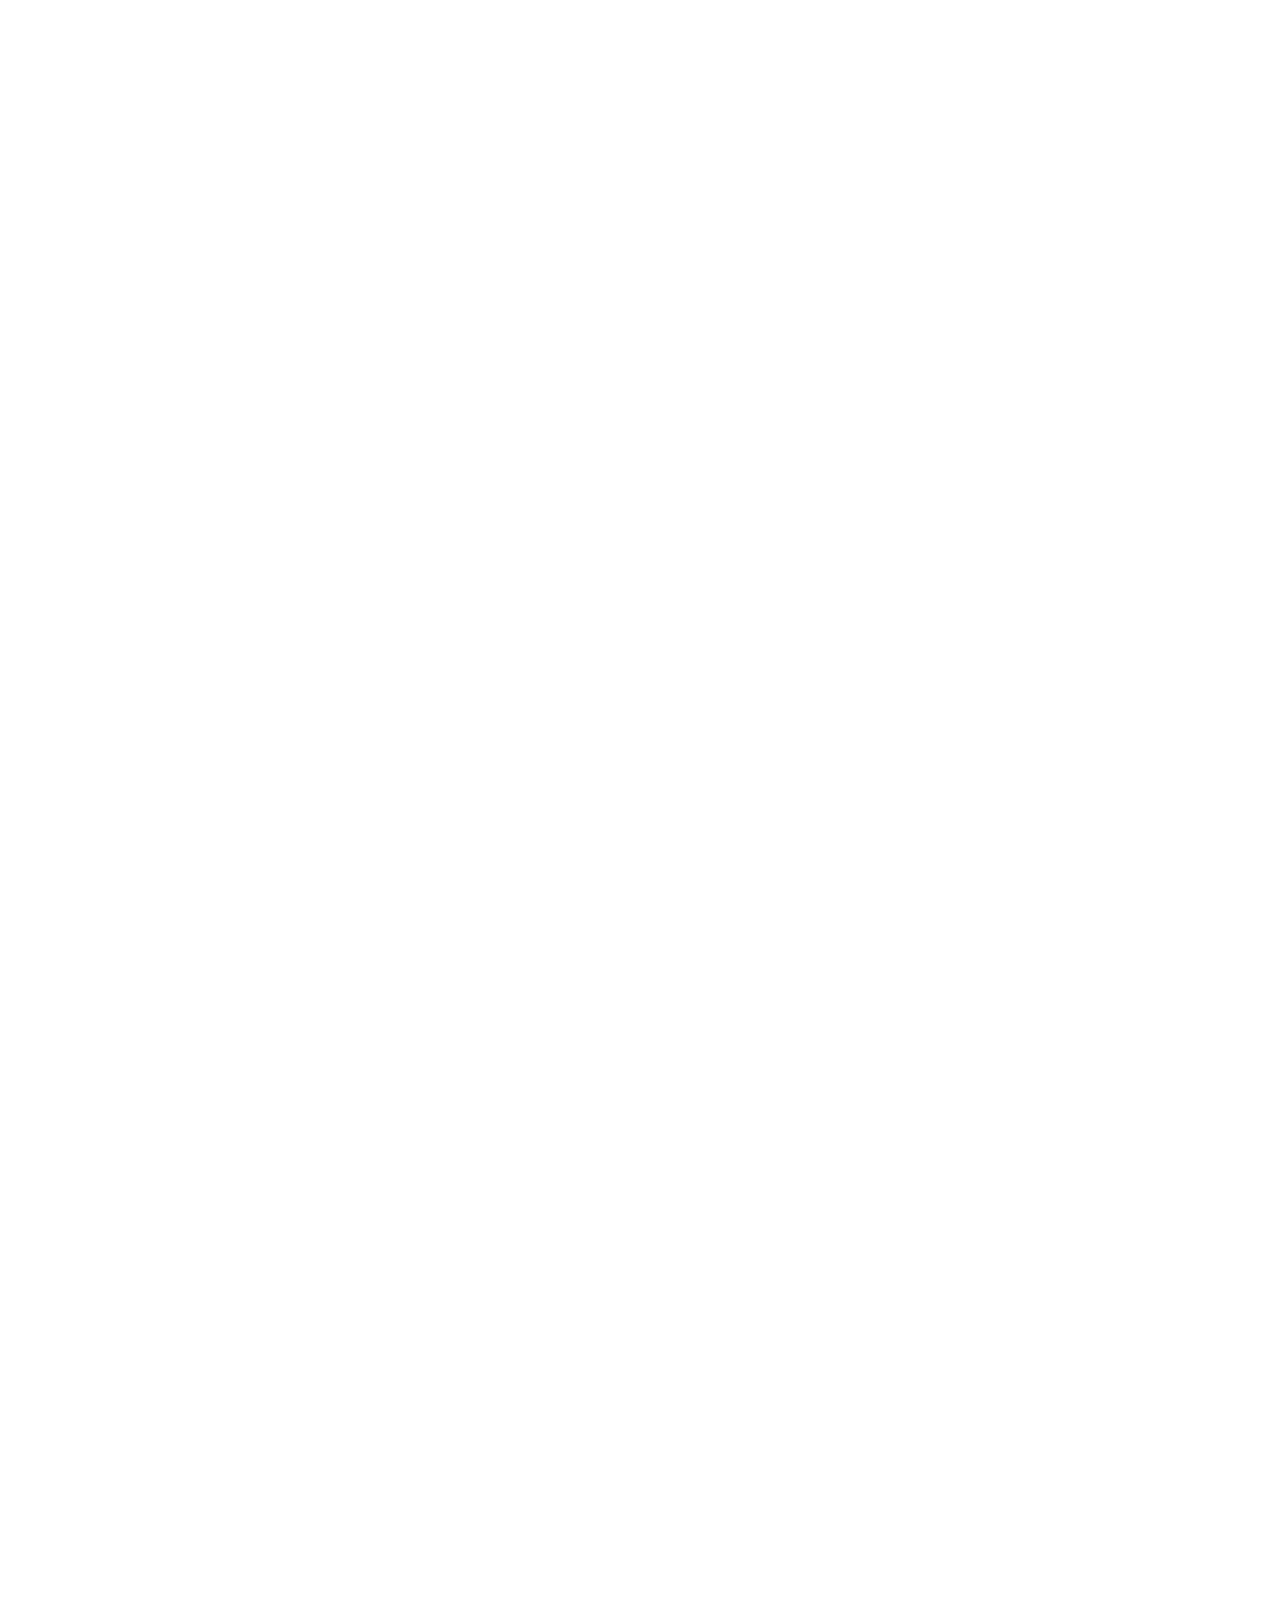
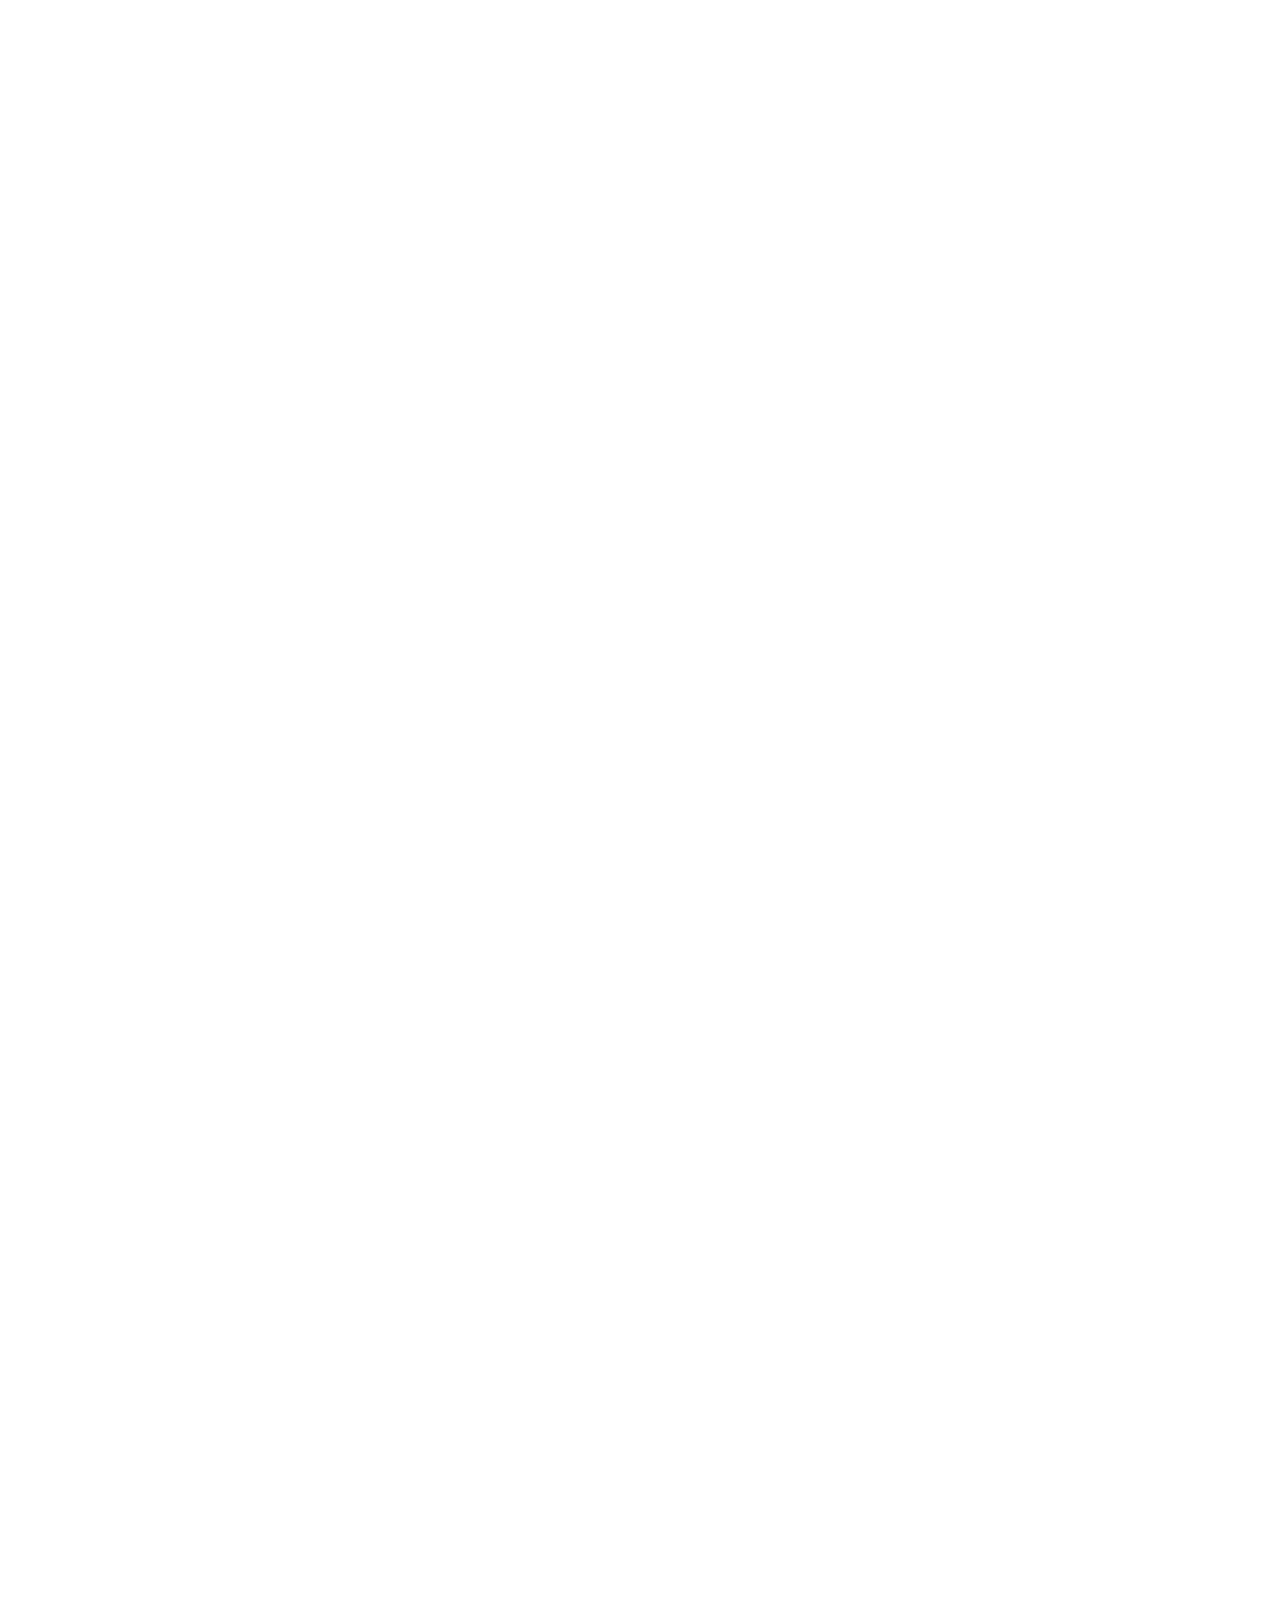
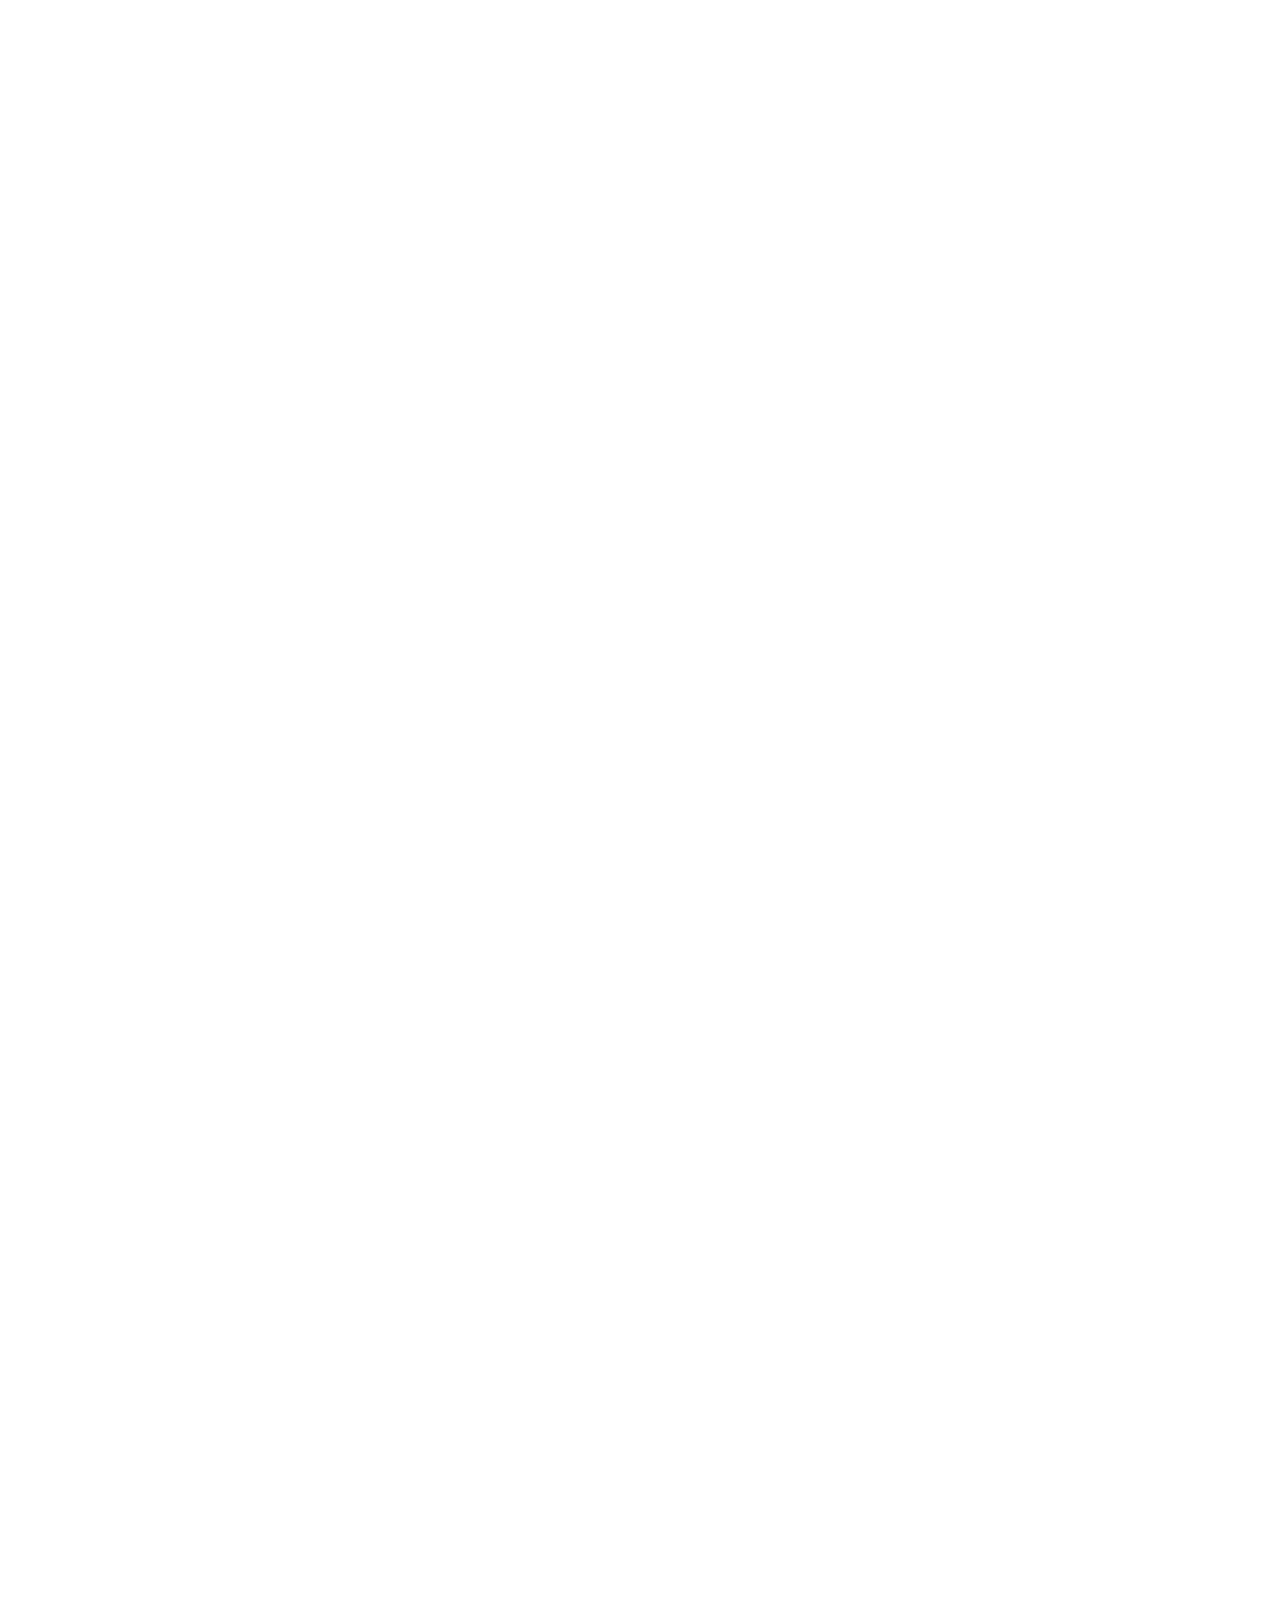
==== commit 69a7dbf2: "design work, feature, dentist, install" ====
--- a/index.html
+++ b/index.html
@@ -110,15 +110,17 @@
     </header>
 
     <main style="height: 50000px;">
+        <!-- Service -->
         <section class="service">
             <div class="container">
                 <h2 class="service__heading section-heading">Our services</h2>
-                <p class="service__desc section-desc">Exceptional dental care for all ages. Your great smile begins with a great dentist.</p>
+                <p class="service__desc section-desc">Exceptional dental care for all ages. Your great smile begins with
+                    a great dentist.</p>
                 <div class="service__row">
                     <figure class="serviec__images">
                         <img src="./assets/img/service__img.jpg" alt="" class="service__img">
                     </figure>
-    
+
                     <div class="service__list">
                         <!-- item 1 -->
                         <section class="service-item">
@@ -130,13 +132,14 @@
                                         fill="currentColor" />
                                 </svg>
                             </div>
-    
+
                             <div class="service-item__body">
                                 <h3 class="service-item__title">Oral Surgery</h3>
-                                <p class="service-item__desc">Everything you expect and then some. Cleanings, fillings, and x-rays.</p>
-                            </div>
-                        </section>
-    
+                                <p class="service-item__desc">Everything you expect and then some. Cleanings, fillings,
+                                    and x-rays.</p>
+                            </div>
+                        </section>
+
                         <!-- item 2 -->
                         <section class="service-item">
                             <div class="service-item__icon">
@@ -146,16 +149,17 @@
                                         d="M20.3598 2.63964C17.9506 -0.556131 14.2772 -0.568132 11.2481 1.10682C11.001 1.24657 10.7219 1.31411 10.4406 1.30222C10.1592 1.29033 9.88633 1.19945 9.65105 1.03931C8.49552 0.245717 7.29036 -0.316477 5.13904 0.207462C0.623408 1.3071 0 4.90379 0 8.99816C0.0797353 12.1602 0.500857 15.3032 1.25551 18.3683C2.11836 22.0168 3.90382 24 5.43354 24C6.96326 24 7.00963 22.2204 7.00963 20.8016C7.00963 19.2009 7.39505 14.8009 10.8642 14.8009C13.5317 14.8009 14.3333 18.4013 14.3333 20.8016C14.3329 23.095 15.1722 24 16.6628 24C19.5267 24 20.9796 15.3938 21.3719 13.1237C21.7642 10.8535 22.9882 6.12569 20.3598 2.63964Z"
                                         fill="currentColor" />
                                 </svg>
-    
-                            </div>
-    
+
+                            </div>
+
                             <div class="service-item__body">
                                 <h3 class="service-item__title">Wisdom Teeth Removal</h3>
-                                <p class="service-item__desc">Everything you expect and then some. Cleanings, fillings, and
+                                <p class="service-item__desc">Everything you expect and then some. Cleanings, fillings,
+                                    and
                                     x-rays.</p>
                             </div>
                         </section>
-    
+
                         <!-- item 3 -->
                         <section class="service-item">
                             <div class="service-item__icon">
@@ -165,12 +169,13 @@
                                         d="M20.3598 2.63964C17.9506 -0.556131 14.2772 -0.568132 11.2481 1.10682C11.001 1.24657 10.7219 1.31411 10.4406 1.30222C10.1592 1.29033 9.88633 1.19945 9.65105 1.03931C8.49552 0.245717 7.29036 -0.316477 5.13904 0.207462C0.623408 1.3071 0 4.90379 0 8.99816C0.0797353 12.1602 0.500857 15.3032 1.25551 18.3683C2.11836 22.0168 3.90382 24 5.43354 24C6.96326 24 7.00963 22.2204 7.00963 20.8016C7.00963 19.2009 7.39505 14.8009 10.8642 14.8009C13.5317 14.8009 14.3333 18.4013 14.3333 20.8016C14.3329 23.095 15.1722 24 16.6628 24C19.5267 24 20.9796 15.3938 21.3719 13.1237C21.7642 10.8535 22.9882 6.12569 20.3598 2.63964Z"
                                         fill="currentColor" />
                                 </svg>
-    
-                            </div>
-    
+
+                            </div>
+
                             <div class="service-item__body">
                                 <h3 class="service-item__title">Preventative Dentistry</h3>
-                                <p class="service-item__desc">Everything you expect and then some. Cleanings, fillings, and
+                                <p class="service-item__desc">Everything you expect and then some. Cleanings, fillings,
+                                    and
                                     x-rays.</p>
                             </div>
                         </section>
@@ -180,6 +185,122 @@
             </div>
 
         </section>
+
+        <!-- Work -->
+        <section class="work">
+            <div class="container">
+                <h2 class="work__heading section-heading">How it works</h2>
+                <p class="work__desc section-desc">Exceptional dental care for all ages. Your great smile begins with a
+                    great
+                    dentist.</p>
+                <div class="work__list">
+                    <!-- Item 1 -->
+                    <section class="work-item">
+                        <img src="./assets/img/work-item1.svg" alt="" class="work-item__icon">
+                        <h3 class="work-item__title">Search doctor</h3>
+                        <p class="work-item__desc">Search a doctor by education, qualifications or experience-contact
+                            for inquiry.</p>
+                        <a href="#!" class="work-item__more">Learn more</a>
+                    </section>
+
+                    <!-- item 2 -->
+                    <section class="work-item">
+                        <img src="./assets/img/work-item3.svg" alt="" class="work-item__icon">
+                        <h3 class="work-item__title">Find best doctor</h3>
+                        <p class="work-item__desc">Search a doctor by education, qualifications or experience-contact
+                            for inquiry.</p>
+                        <a href="#!" class="work-item__more">Learn more</a>
+                    </section>
+
+                    <!-- item 3 -->
+                    <section class="work-item">
+                        <img src="./assets/img/work-item2.svg" alt="" class="work-item__icon">
+                        <h3 class="work-item__title">Get treatment</h3>
+                        <p class="work-item__desc">Search a doctor by education, qualifications or experience-contact
+                            for inquiry.</p>
+                        <a href="#!" class="work-item__more">Learn more</a>
+                    </section>
+                </div>
+            </div>
+        </section>
+
+        <!-- Features -->
+        <section class="feature">
+            <div class="container">
+                <div class="feature__body">
+                    <div class="feature__media">
+                        <figure class="feature-img">
+                            <img src="./assets/img/one_punch_man.jpg" alt="one punch man picture" class="feature-images">
+                            <img src="./assets/img/tatsumaki.webp" alt="tatsumaki in one punch man" class="feature-images">
+                        </figure>
+                    </div>
+                    <section class="feature__infor">
+                        <h2 class="section-heading">Take back your smile with shine.</h2>
+                        <p class="section-desc">If you’re missing multiple teeth due to decay, injury, or the natural aging
+                            process, dentures might be the perfect solution.</p>
+                        <a href="#!" class="btn feature__btn">Learn more</a>
+                    </section>
+                </div>
+            </div>
+        </section>
+
+        <!-- Dentists -->
+        <section class="dentist">
+            <div class="container">
+                <div class="dentist__body">
+                    <h2 class="section-heading">Our virtual dentist</h2>
+                    <a href="" class="btn dentist__btn">Meet our dentist</a>
+                    <div class="dentist__list">
+                        <!-- dentist 1 -->
+                        <section class="dentist-member">
+                            <img src="./assets/img/dentist1.jpg" alt="" class="dentist-member__img">
+                            <h4 class="dentist-member__name">Dr. Essence Page</h4>
+                            <p class="dentist-member__desc">DDS, California - Linda University</p>
+                        </section>
+                        <!-- dentist 2 -->
+                        <section class="dentist-member">
+                            <img src="./assets/img/dentist2.jpg" alt="" class="dentist-member__img">
+                            <h4 class="dentist-member__name">Dr. Essence Page</h4>
+                            <p class="dentist-member__desc">DDS, California - Linda University</p>
+                        </section>
+                        <!-- dentist 3 -->
+                        <section class="dentist-member">
+                            <img src="./assets/img/dentist3.avif" alt="" class="dentist-member__img">
+                            <h4 class="dentist-member__name">Dr. Essence Page</h4>
+                            <p class="dentist-member__desc">DDS, California - Linda University</p>
+                        </section>
+                        <!-- dentist 4 -->
+                        <section class="dentist-member">
+                            <img src="./assets/img/dentist4.avif" alt="" class="dentist-member__img">
+                            <h4 class="dentist-member__name">Dr. Essence Page</h4>
+                            <p class="dentist-member__desc">DDS, California - Linda University</p>
+                        </section>
+                    </div>
+
+                    <div class="dentist-move">
+                        <button class="dentist-move__btn"><i class="fa-solid fa-chevron-left"></i></button>
+                        <button class="dentist-move__btn"><i class="fa-solid fa-chevron-right"></i></button>
+                    </div>
+                </div>
+            </div>
+        </section>
+
+        <!-- Install -->
+         <section class="install">
+            <div class="container">
+                <div class="install__body">
+                    <img src="./assets/img/install-phone.svg" alt="" class="install__phone">
+                    <section class="install-app">
+                        <h2 class="section-heading install__heading">Take back your smile with dentures</h2>
+                        <p class="section-desc install__desc">If you’re missing multiple teeth due to decay, injury, or the natural aging process, dentures might be the perfect solution.</p>
+                        <div class="install-app__location">
+                            <button class="install__googleplay install-app__download"><img src="./assets/img/Google Play outline badge.svg" alt=""></button>
+                            <button class="install__appstore install-app__download"><img src="./assets/img/App Store outline badge.svg" alt=""></button>
+                        </div>
+                    </section>
+                </div>
+            </div>
+         </section>
     </main>
 
     <footer></footer>
--- a/assets/styles/styles.css
+++ b/assets/styles/styles.css
@@ -1,45 +1,45 @@
-*{
+* {
     box-sizing: border-box;
-
-}
-
-:root{
-    --primary-color: #2E80CE;
-    --font-heading1: "Sora";
-}
-
-html,body{
+}
+
+:root {
+    --primary-color: #2e80ce;
+    --font-heading1: 'Sora';
+}
+
+html,
+body {
     scroll-behavior: smooth;
     --webkit-scroll-behavior: smooth;
 }
 
-html{
+html {
     font-size: 62.5%;
 }
 
-body{
-    font-size: 1.6rem;
-    font-family: "Sora", serif;
+body {
+    font-size: 1.6rem;
+    font-family: 'Sora', serif;
 }
 
 /* ======================================== Common ================================================ */
-a{
+a {
     text-decoration: none;
 }
 
-.container{
+.container {
     width: 1170px;
     max-width: calc(100% - 48px);
     margin: 0 auto;
 }
 
-.btn{
+.btn {
     display: inline-block;
     min-width: 205px;
     height: 60px;
     border-radius: 999px;
     background: var(--primary-color);
-    color: #FFF;
+    color: #fff;
     text-align: center;
     font-size: 1.8rem;
     font-style: normal;
@@ -48,259 +48,253 @@
     padding: 0 20px;
 }
 
-.section-heading{
-    color: #10375C;
+.section-heading {
+    color: #10375c;
     font-size: 5rem;
     font-weight: 600;
     line-height: 1.2;
     letter-spacing: -1px;
 }
 
-.section-desc{
+.section-desc {
     margin-top: 18px;
-    color: #575F66;
+    color: #575f66;
     font-size: 1.8rem;
     font-weight: 300;
     line-height: 1.67;
 }
 
 /* =========================================== Header =============================================== */
-.header{
+.header {
     min-height: 100vh;
-    background-color: #10375C;
+    background-color: #10375c;
     padding-top: 30px;
 }
 
-.header__top{
+.header__top {
     display: flex;
     align-items: center;
     justify-content: space-between;
 }
 
-.logo{
+.logo {
     display: inline-flex;
     position: relative;
     font-size: 1rem;
 }
 
 .logo__circle::before,
-.logo__circle::after{
+.logo__circle::after {
     display: inline-block;
-    background-color: #2E80CE;
-    content: "";
+    background-color: #2e80ce;
+    content: '';
     border-radius: 50%;
 }
 
-.logo__circle::before{
+.logo__circle::before {
     width: 3em;
     height: 3em;
-
-}
-
-.logo__circle::after{
+}
+
+.logo__circle::after {
     position: absolute;
     left: 1.1em;
     top: 1.1em;
     width: 1.6em;
     height: 1.6em;
-    background-color: #FFF;
-}
-
-.logo__text{
-    color: #FFF;
+    background-color: #fff;
+}
+
+.logo__text {
+    color: #fff;
     margin-left: 0.6em;
     line-height: 1.6em;
     text-align: right;
 }
 
-.logo__brand{
+.logo__brand {
     display: block;
-    color: #FFF;
+    color: #fff;
     font-size: 1.8em;
     font-weight: 400;
 }
 
-.logo__brand--small{
+.logo__brand--small {
     font-size: 1.2em;
     font-weight: 300;
 }
 
 /* Navbar */
 
-.navbar__list{
-    display: flex;
-}
-
-.navbar__link{
+.navbar__list {
+    display: flex;
+}
+
+.navbar__link {
     position: relative;
     display: inline-flex;
     align-items: center;
-    color: #C9D2DA;
+    color: #c9d2da;
     font-size: 1.6rem;
     font-weight: 300;
     padding: 4px 21px;
 }
 
-
-.navbar__link--action{
+.navbar__link--action {
     font-weight: 400;
-    color: #FFF;
-}
-
-.navbar__link--action::before{
+    color: #fff;
+}
+
+.navbar__link--action::before {
     position: absolute;
     left: 9px;
     align-items: center;
-    content: "";
+    content: '';
     width: 6px;
     height: 6px;
     display: inline-block;
     border-radius: 50%;
-    background-color: #FFF;
-}
-
-.navbar__link:hover{
-    color: #fff;
-    text-shadow: 1px 0 0  currentColor;
+    background-color: #fff;
+}
+
+.navbar__link:hover {
+    color: #fff;
+    text-shadow: 1px 0 0 currentColor;
 }
 
 /* Button Log in */
-.header-action{
-    display: flex;
-}
-
-
-.header-action__btn{
+.header-action {
+    display: flex;
+}
+
+.header-action__btn {
     display: flex;
     align-items: center;
     justify-content: center;
     min-width: 104px;
     height: 44px;
     background: none;
-    color: #C9D2DA;
-    font-size: 1.6rem;
-}
-
-.header-action__btn:hover{
-    background-color: #2E80CE;
-    color: #FFF;
+    color: #c9d2da;
+    font-size: 1.6rem;
+}
+
+.header-action__btn:hover {
+    background-color: #2e80ce;
+    color: #fff;
     font-weight: 600;
 }
 
-
 /* hero */
-.hero{
+.hero {
     display: flex;
     align-items: center;
     margin-top: 76px;
 }
 
-.hero__content{
+.hero__content {
     flex-shrink: 0;
     width: 44%;
 }
 
-.hero__heading{
-    color: #FFF;
+.hero__heading {
+    color: #fff;
     font-size: 7rem;
     font-weight: 600;
     line-height: 1.14;
     letter-spacing: -0.02em;
 }
 
-.hero__desc{
+.hero__desc {
     margin-top: 22px;
-    color: #C9D2DA;
+    color: #c9d2da;
     font-size: 18px;
     font-weight: 300;
     line-height: 1.66;
 }
 
-.hero__row{
+.hero__row {
     margin-top: 38px;
     display: flex;
     align-items: center;
     gap: 38px;
 }
 
-.hero__hotline{
-    color: #FFF;
+.hero__hotline {
+    color: #fff;
     text-align: center;
     font-size: 1.8rem;
     font-weight: 400;
     line-height: 1.67;
 }
 
-.hero__media{
+.hero__media {
     flex-grow: 1;
 }
 
-.hero__image{
+.hero__image {
     display: flex;
     align-items: center;
     justify-content: flex-end;
 }
 
-.hero__img{
+.hero__img {
     width: 330px;
     height: 540px;
     object-fit: cover;
     border-radius: 6px;
 }
 
-.hero__img:first-child{
+.hero__img:first-child {
     position: relative;
     left: 6px;
 }
 
-.hero__img:last-of-type{
+.hero__img:last-of-type {
     width: 210px;
     height: 410px;
 }
 
-
 /* ================================================ Service ====================================================== */
-.service{
+.service {
     padding: 170px 0;
 }
 
 .service__heading,
-.service__desc{
+.service__desc {
     text-align: center;
 }
 
-.service__desc{
+.service__desc {
     max-width: 468px;
     margin-left: auto;
     margin-right: auto;
 }
 
-.service__row{
+.service__row {
     display: flex;
     justify-content: space-between;
     align-items: center;
     margin-top: 70px;
 }
 
-.service-item{
+.service-item {
     display: flex;
     gap: 19px;
     padding: 22px;
     width: 470px;
     border-radius: 10px;
-    background: #FFF;
+    background: #fff;
     transition: 0.25s;
 }
 
-
-.service__img{
+.service__img {
     width: 570px;
     height: 570px;
     border-radius: 12px;
     object-fit: cover;
 }
 
-.service-item__icon{
+.service-item__icon {
     display: flex;
     flex-shrink: 0;
     align-items: center;
@@ -314,35 +308,246 @@
     transition: 0.25s;
 }
 
-.service-item:hover .service-item__icon{
-    background-color: #2E80CE;
-    color: #FFFFFF;
+.service-item:hover .service-item__icon {
+    background-color: #2e80ce;
+    color: #ffffff;
     box-shadow: 0px 8px 16px rgba(0, 0, 0, 0.05);
 }
 
-.service-item__title{
-    color: #10375C;
+.service-item__title {
+    color: #10375c;
     font-size: 1.8rem;
     font-weight: 600;
 }
 
-.service-item__desc{
+.service-item__desc {
     margin-top: 8px;
-    color: #575F66;
+    color: #575f66;
     font-size: 1.6rem;
     font-weight: 300;
     line-height: 1.75;
 }
 
-.service__btn--action{
+.service__btn--action {
     margin-top: 55px;
 }
 
-.service-item:hover{
+.service-item:hover {
     position: relative;
     border-radius: 10px;
-    background: #FFF;
+    background: #fff;
     box-shadow: 0px 14px 28px 0px rgba(0, 0, 0, 0.05);
 }
 
-
+/* ===================================================== Work ================================================================ */
+.work {
+    background: #f6fbff;
+    padding: 100px 0;
+}
+
+.work__desc {
+    max-width: 468px;
+}
+
+.work__list {
+    display: grid;
+    grid-template-columns: repeat(3, 1fr);
+    margin-top: 86px;
+    column-gap: 30px;
+}
+
+.work-item {
+    padding: 44px;
+    border-radius: 4px;
+    border: 16px solid #eaf6ff;
+    transition: 0.25s;
+}
+
+.work-item__title {
+    margin-top: 18px;
+    color: #10375c;
+    font-size: 2.6rem;
+    font-weight: 600;
+    line-height: 1.38; /* 138.462% */
+}
+
+.work-item__desc {
+    margin-top: 28px;
+    color: #575f66;
+    font-size: 1.6rem;
+    font-weight: 300;
+    line-height: 1.75; /* 175% */
+    max-width: 254px;
+}
+
+.work-item__more {
+    display: inline-block;
+    margin-top: 18px;
+    color: #575f66;
+    font-size: 1.6rem;
+    font-weight: 400;
+    line-height: 1.75; /* 175% */
+}
+
+.work-item:hover {
+    transform: translateY(-16px);
+    border: 16px solid #2e80ce;
+}
+
+.work-item:hover .work-item__more {
+    color: #2e80ce;
+}
+
+/* =========================================== Feature ======================================================= */
+.feature {
+    margin-top: 85px;
+    padding: 85px 0;
+}
+
+.feature__body {
+    display: flex;
+    gap: 130px;
+    align-items: center;
+}
+
+.feature__media {
+    width: 48%;
+}
+
+.feature-img {
+    position: relative;
+    padding-bottom: 121px;
+    padding-right: 58px;
+}
+
+.feature-images {
+    width: 512px;
+    height: 370px;
+    object-fit: cover;
+    border-radius: 6px;
+}
+
+.feature-images:last-child {
+    position: absolute;
+    width: 332px;
+    height: 370px;
+    right: 0;
+    bottom: 0;
+}
+
+.feature__btn {
+    display: inline-block;
+    margin-top: 58px;
+}
+
+/* =================================================== Dentist ========================================================= */
+.dentist {
+    padding: 85px 0;
+}
+
+.dentist__body {
+    display: flex;
+    flex-direction: column;
+    align-items: center;
+}
+
+.dentist__btn {
+    margin-top: 38px;
+}
+
+.dentist__list {
+    margin-top: 70px;
+    display: grid;
+    grid-template-columns: repeat(4, 1fr);
+    column-gap: 34px;
+}
+
+.dentist-member__img {
+    width: 262px;
+    height: 290px;
+    border-radius: 6px;
+    object-fit: cover;
+}
+
+.dentist-member__name {
+    margin-top: 12px;
+    color: #10375c;
+    text-align: center;
+    font-size: 1.6rem;
+    font-weight: 400;
+    line-height: 1.75; /* 175% */
+}
+
+.dentist-member__desc {
+    color: #575f66;
+    text-align: center;
+    font-size: 1.4rem;
+    font-weight: 300;
+    line-height: 1.85; /* 185.714% */
+}
+
+.dentist-move {
+    margin-top: 38px;
+    display: flex;
+    gap: 20px;
+}
+
+.dentist-move__btn {
+    width: 36px;
+    height: 36px;
+    border-radius: 50%;
+    background: none;
+    border: 1px solid #575f66;
+    color: #575f66;
+}
+
+.dentist-move__btn:hover {
+    background-color: #2e80ce;
+    color: #ffffff;
+}
+
+/* =========================================================== Install =========================================================== */
+.install{
+    padding: 170px 0 85px 0;
+}
+.install__body{
+    display: flex;
+    position: relative;
+    align-items: center;
+    justify-content: flex-end;
+    background-color: #2E80CE;
+    padding: 75px 0;
+    border-radius: 4px;
+}
+
+.install-app{
+    margin-right: 70px;
+}
+
+.install__phone{
+    position: absolute;
+    left: 70px;
+    bottom: 0;
+}
+
+.install__heading{
+    width: 489px;
+    color: #fff;
+}
+
+.install__desc{
+    color: #fff;
+    width: 586px;
+}
+
+.install-app__location{
+    display: flex;
+    gap: 28px;
+    margin-top: 38px;
+}
+
+.install-app__download{
+    background: none;
+    border: none;
+    cursor: pointer;
+}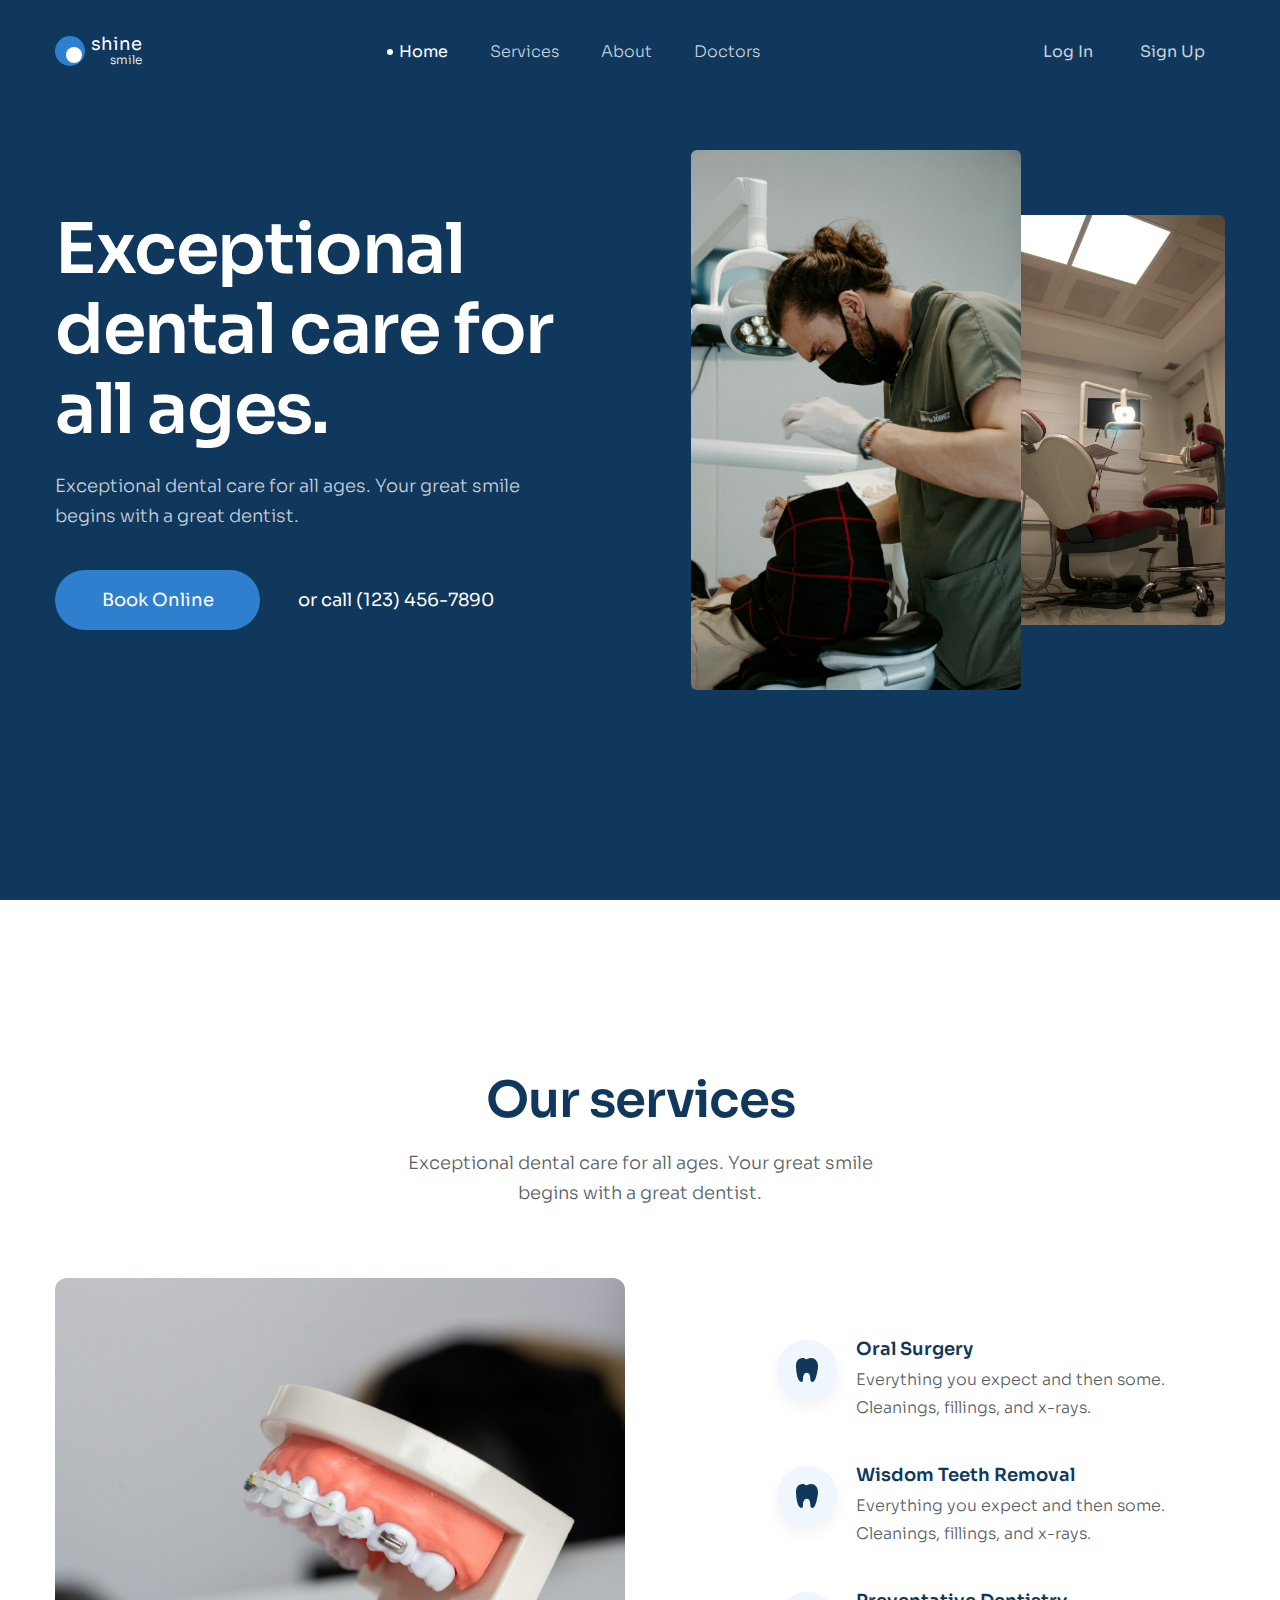
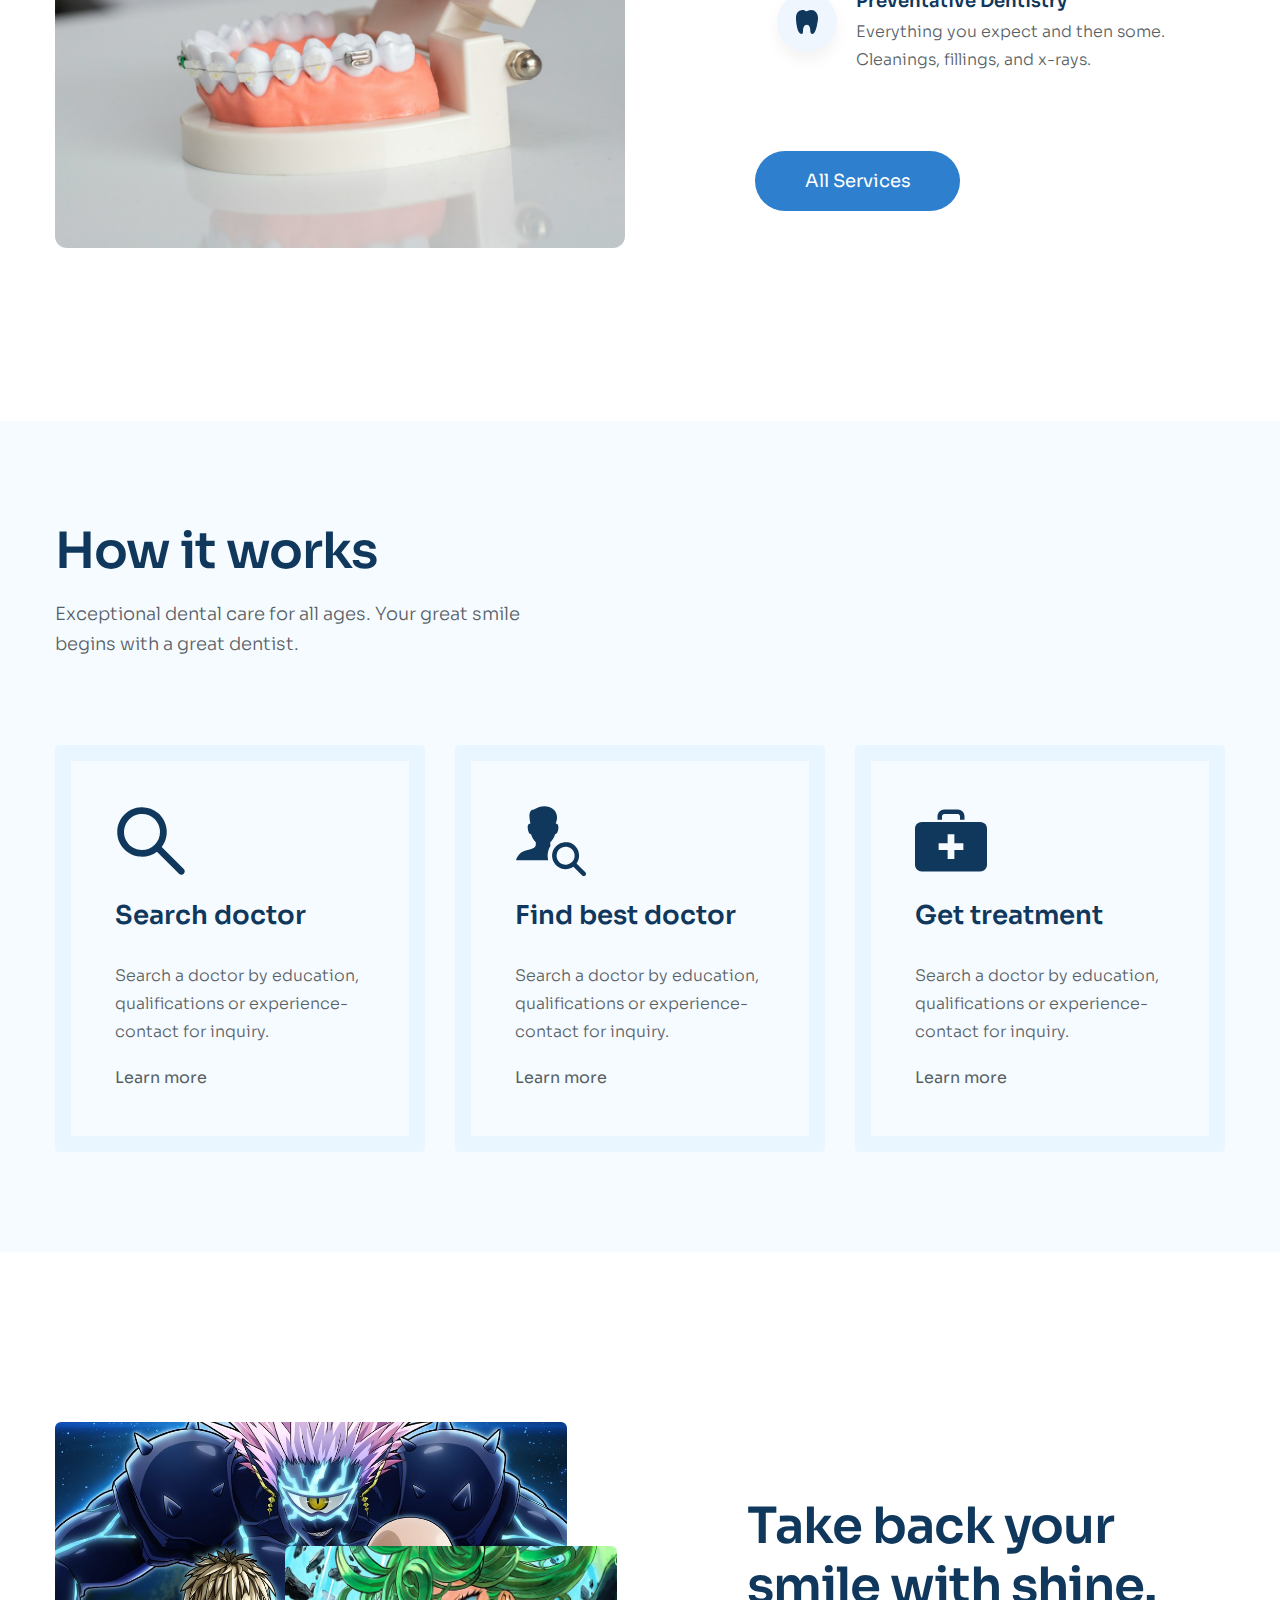
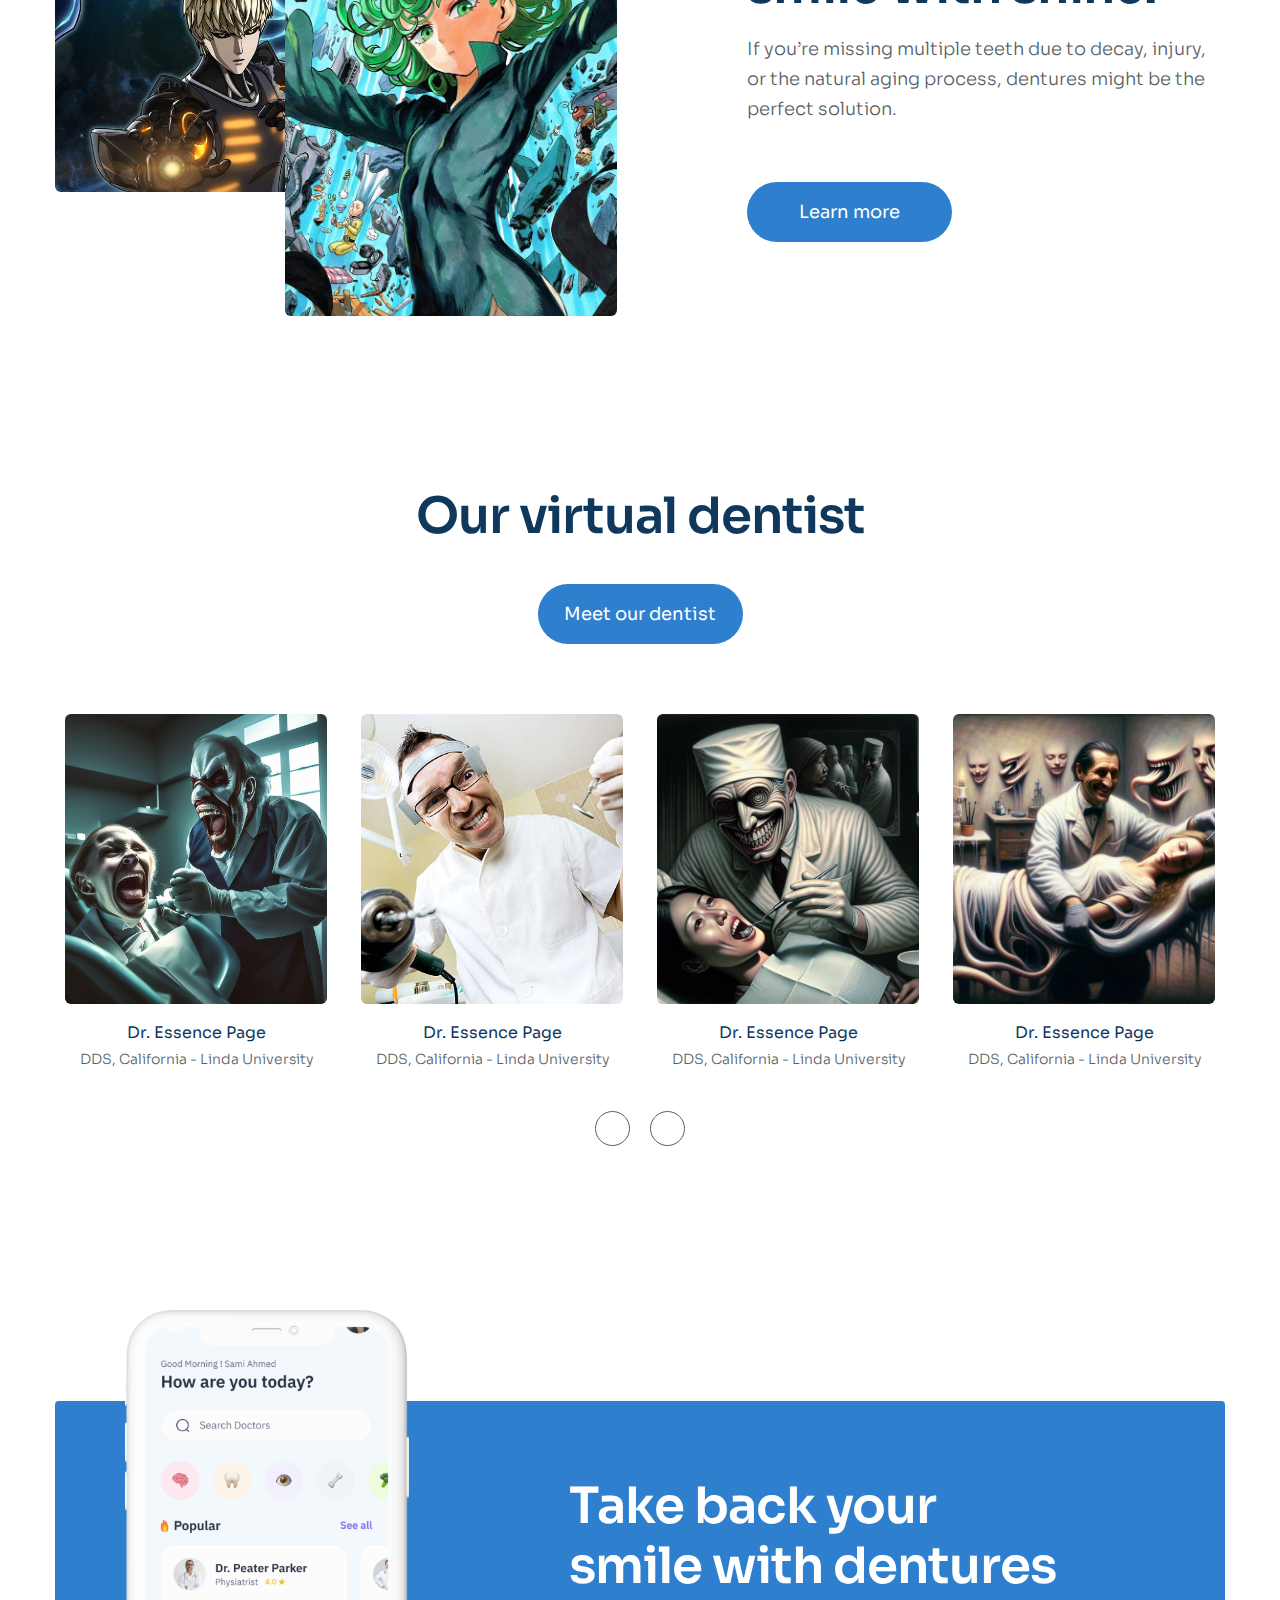
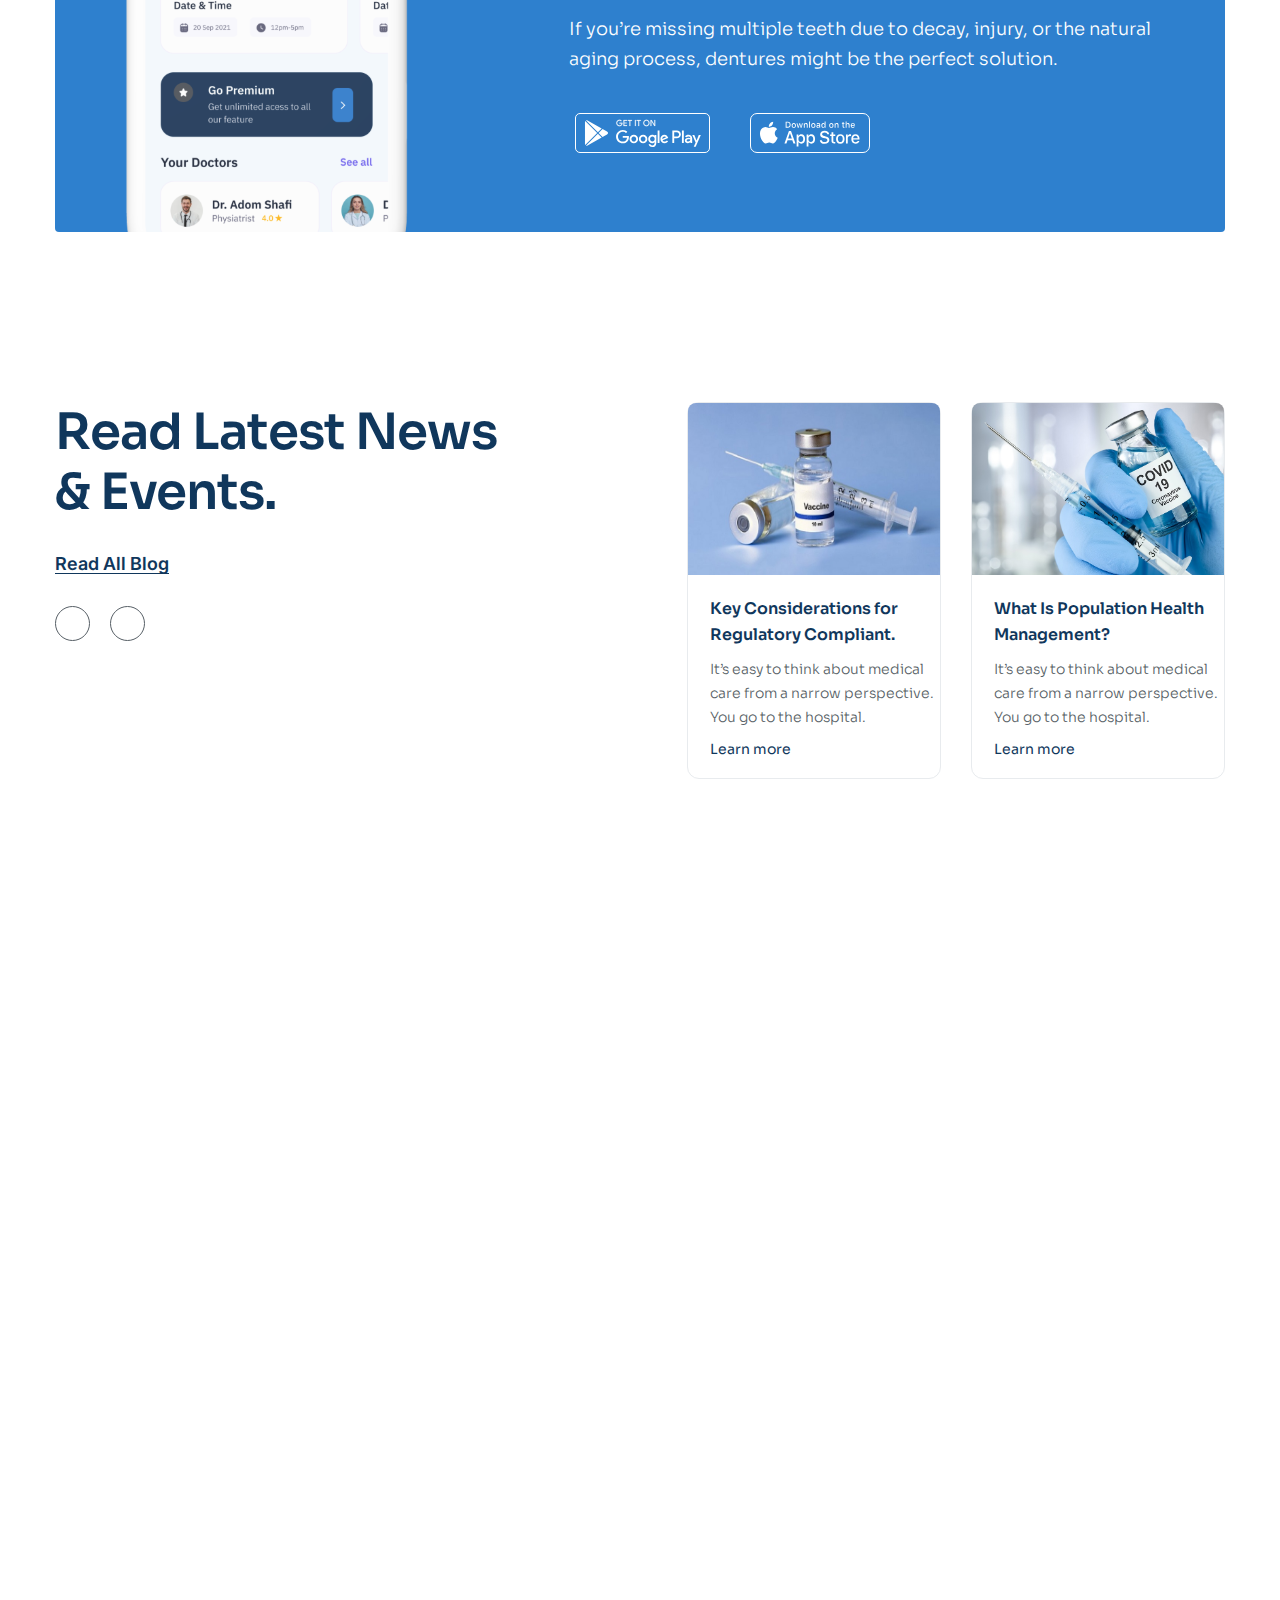
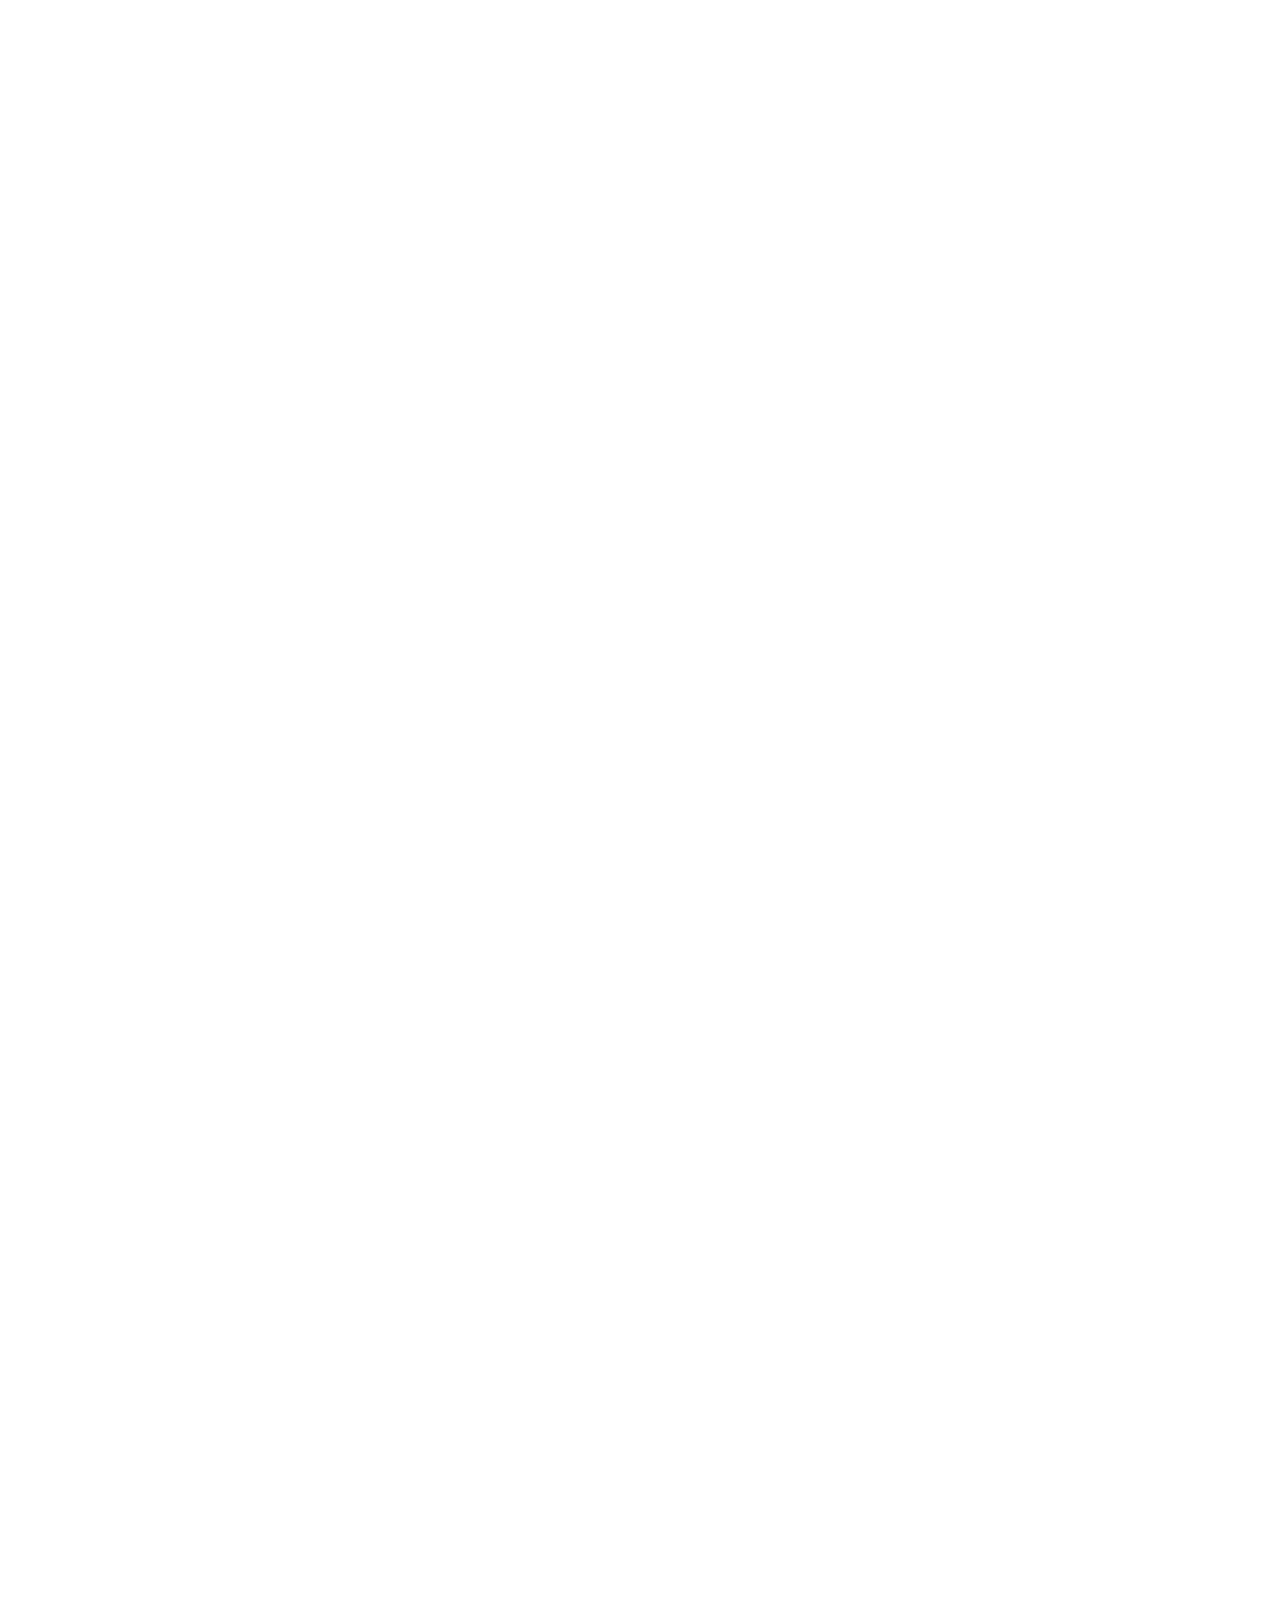
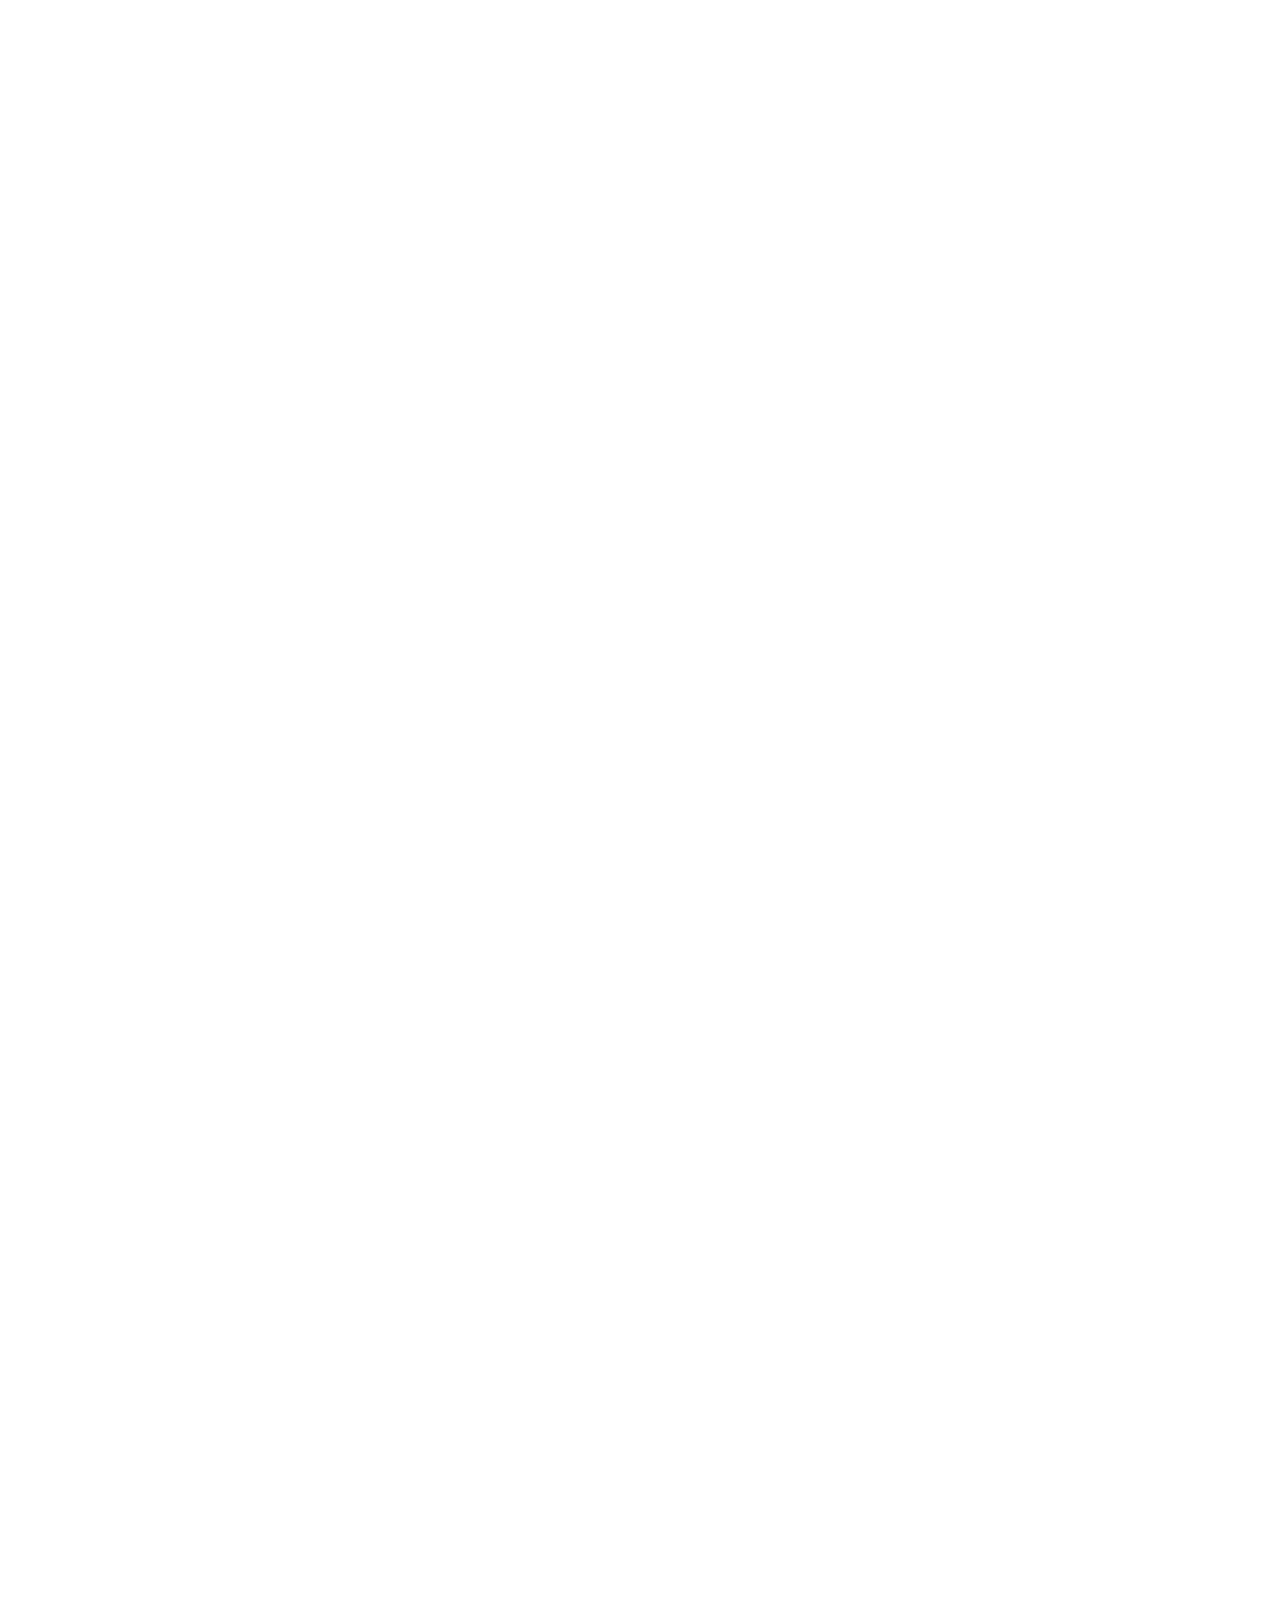
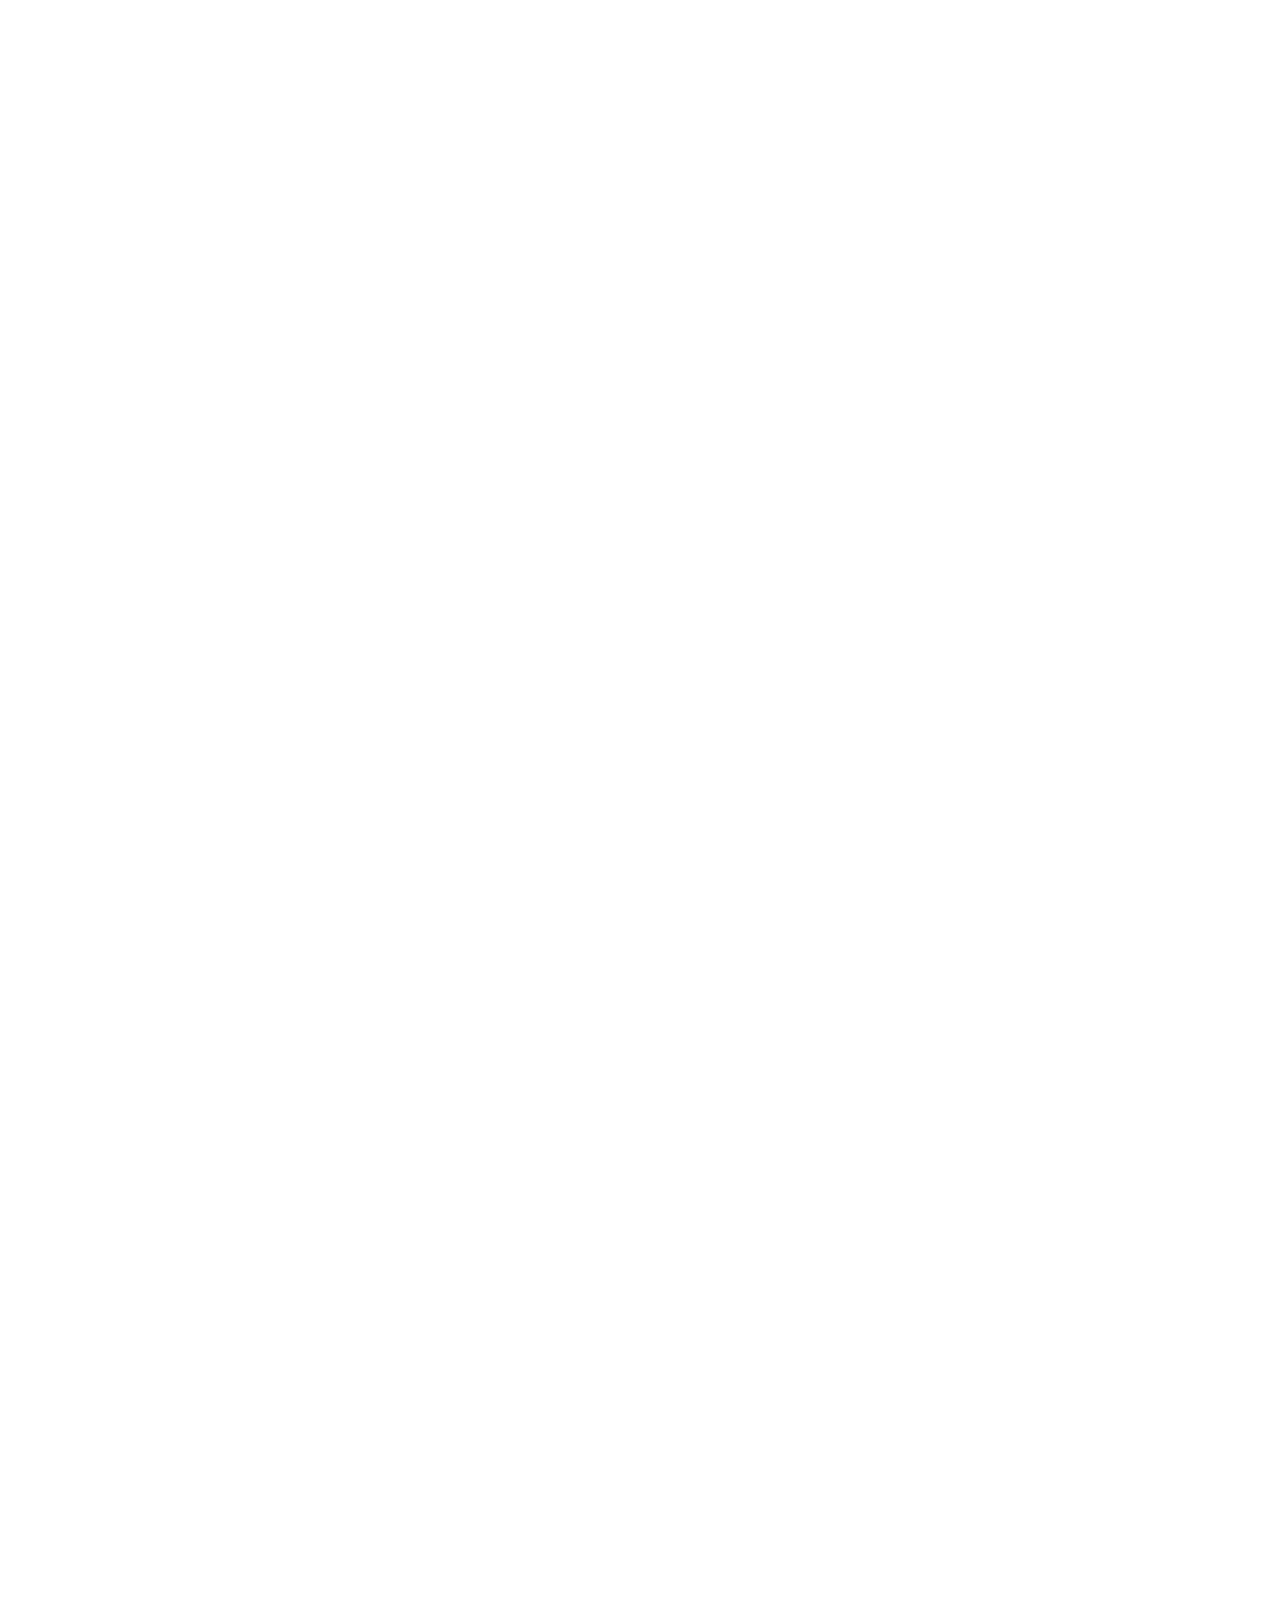
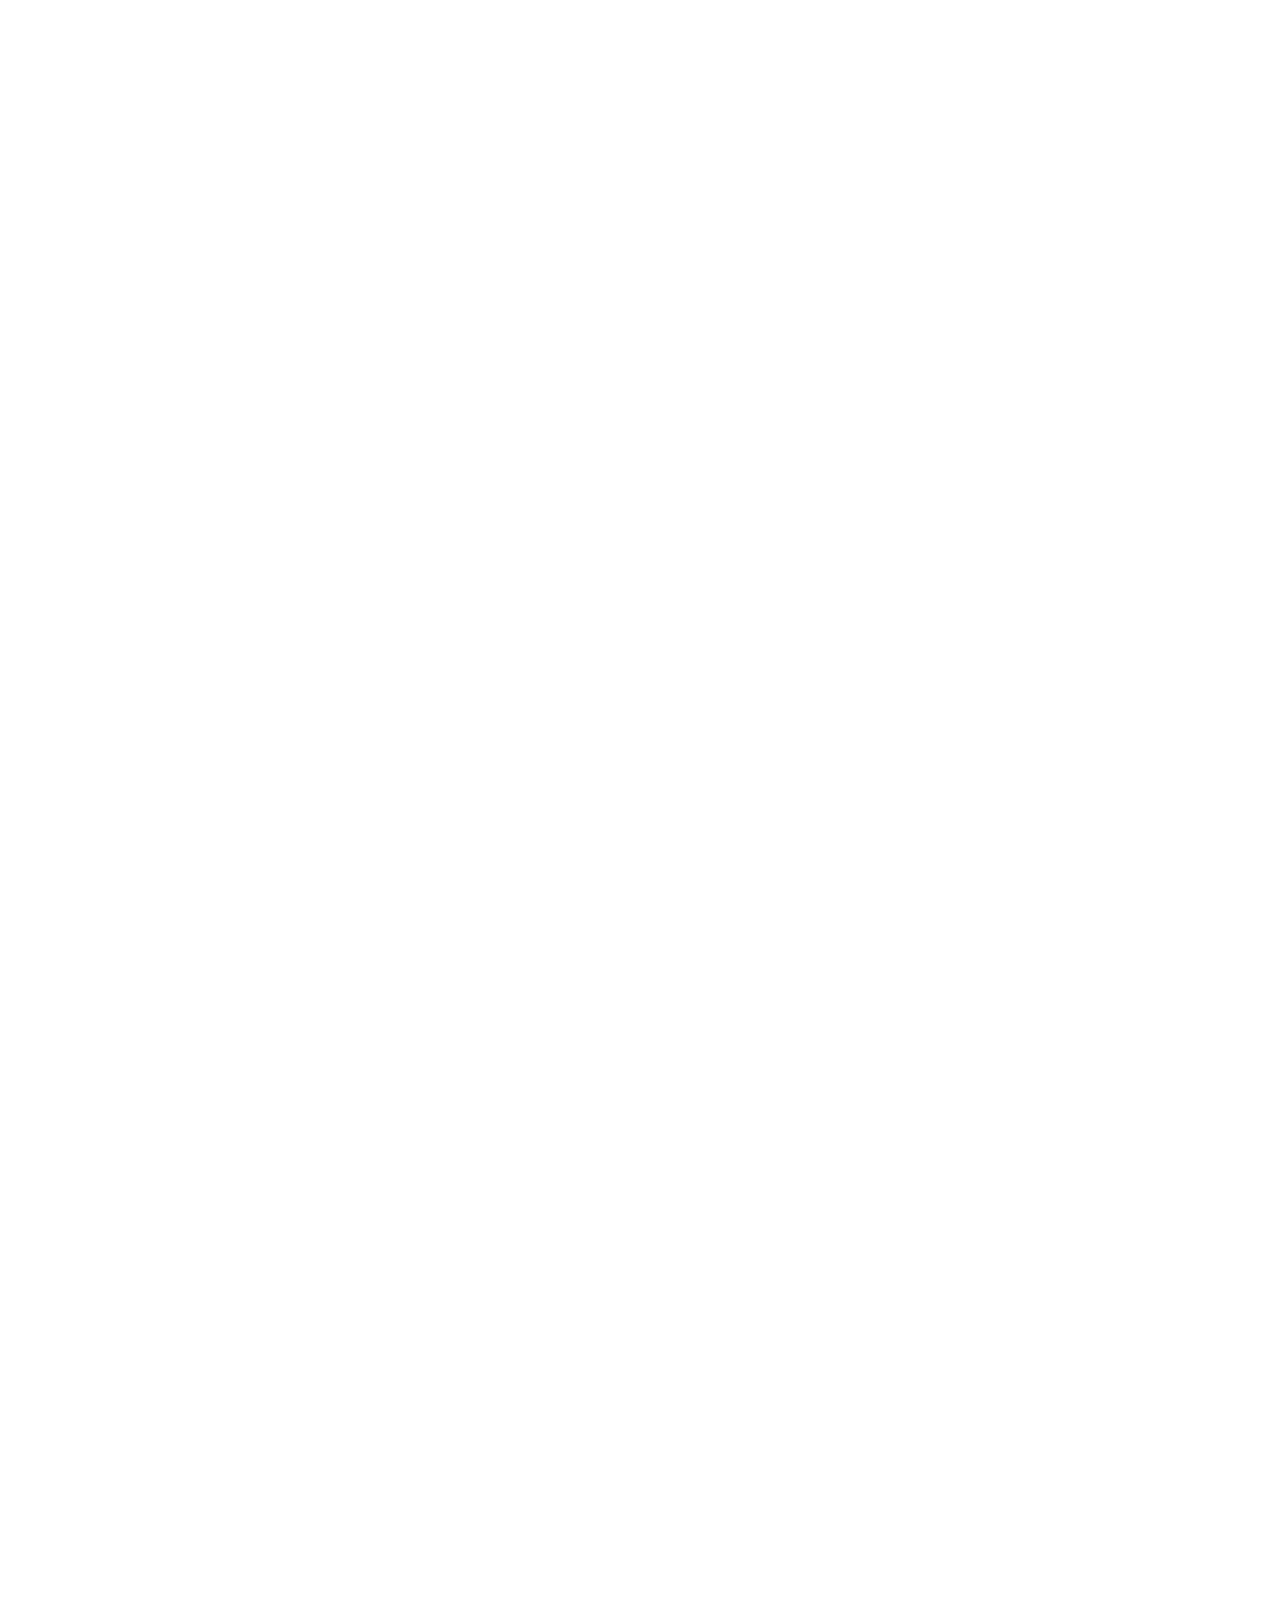
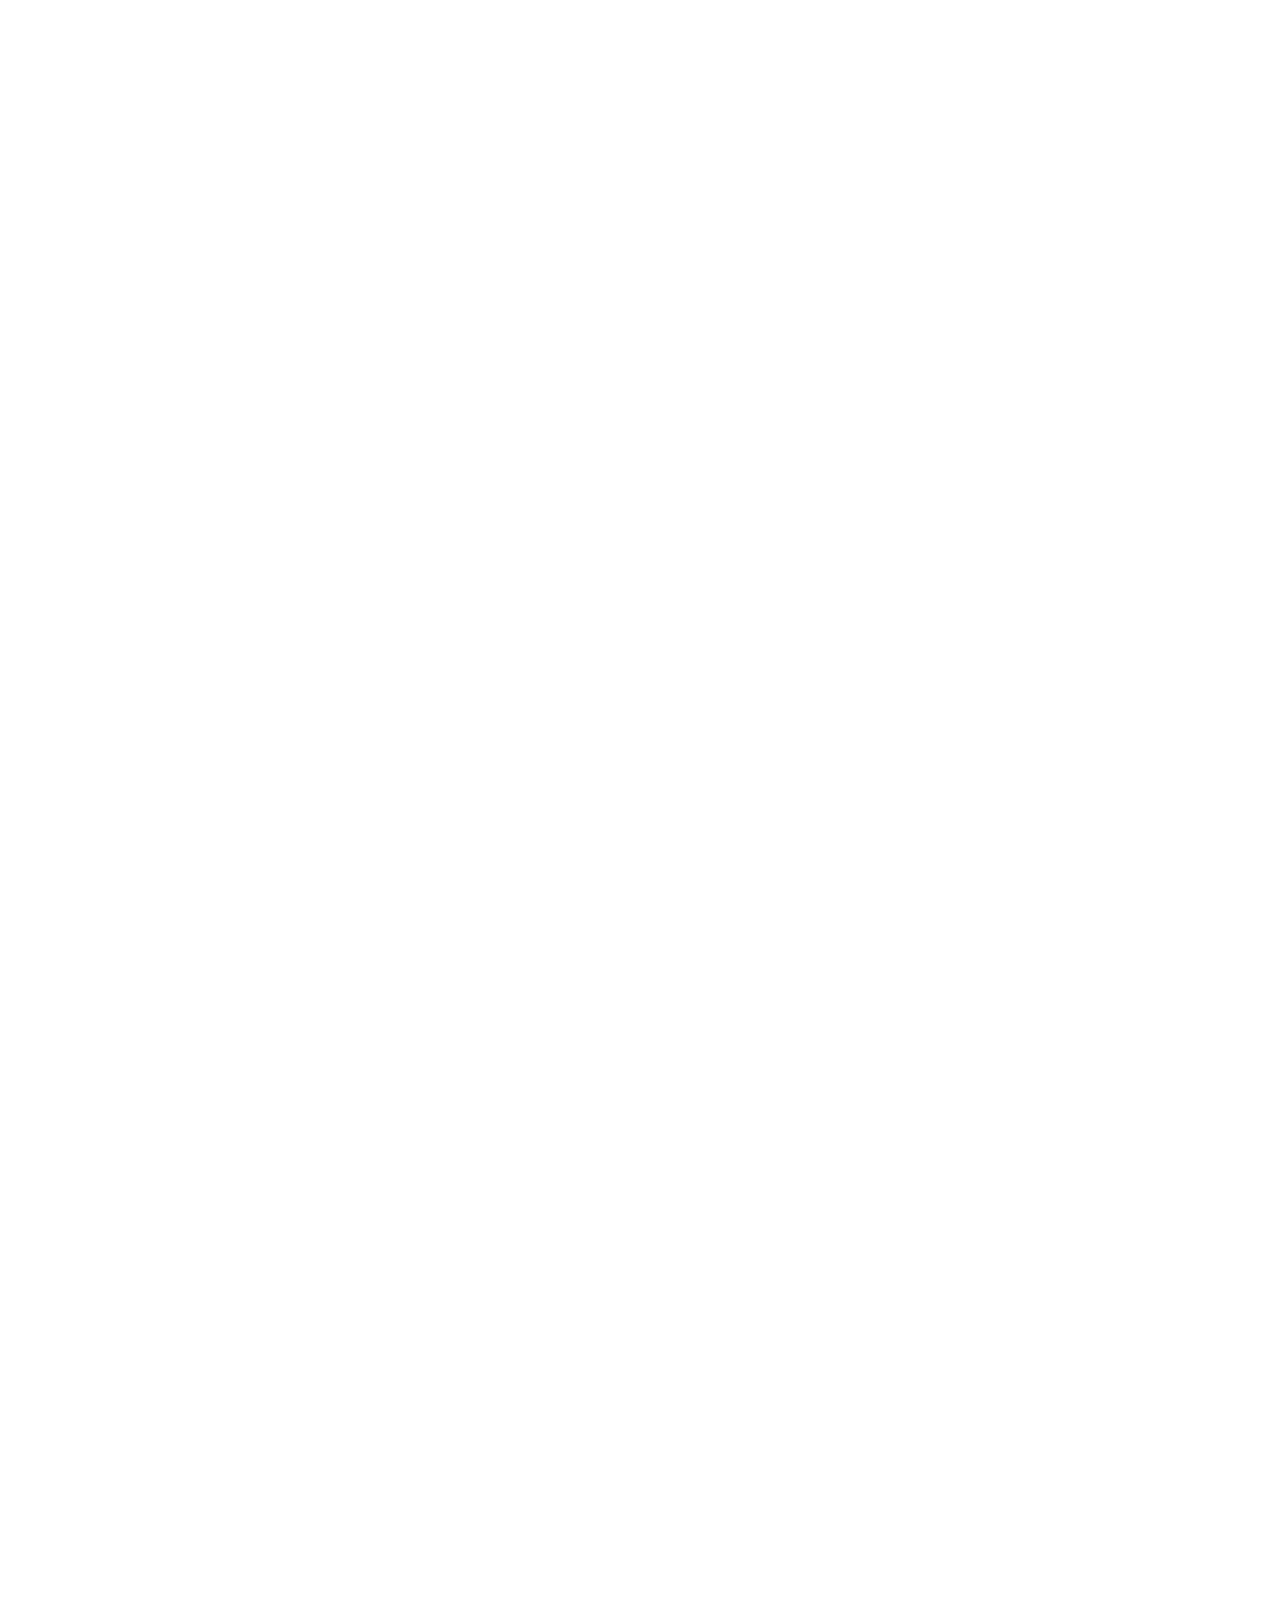
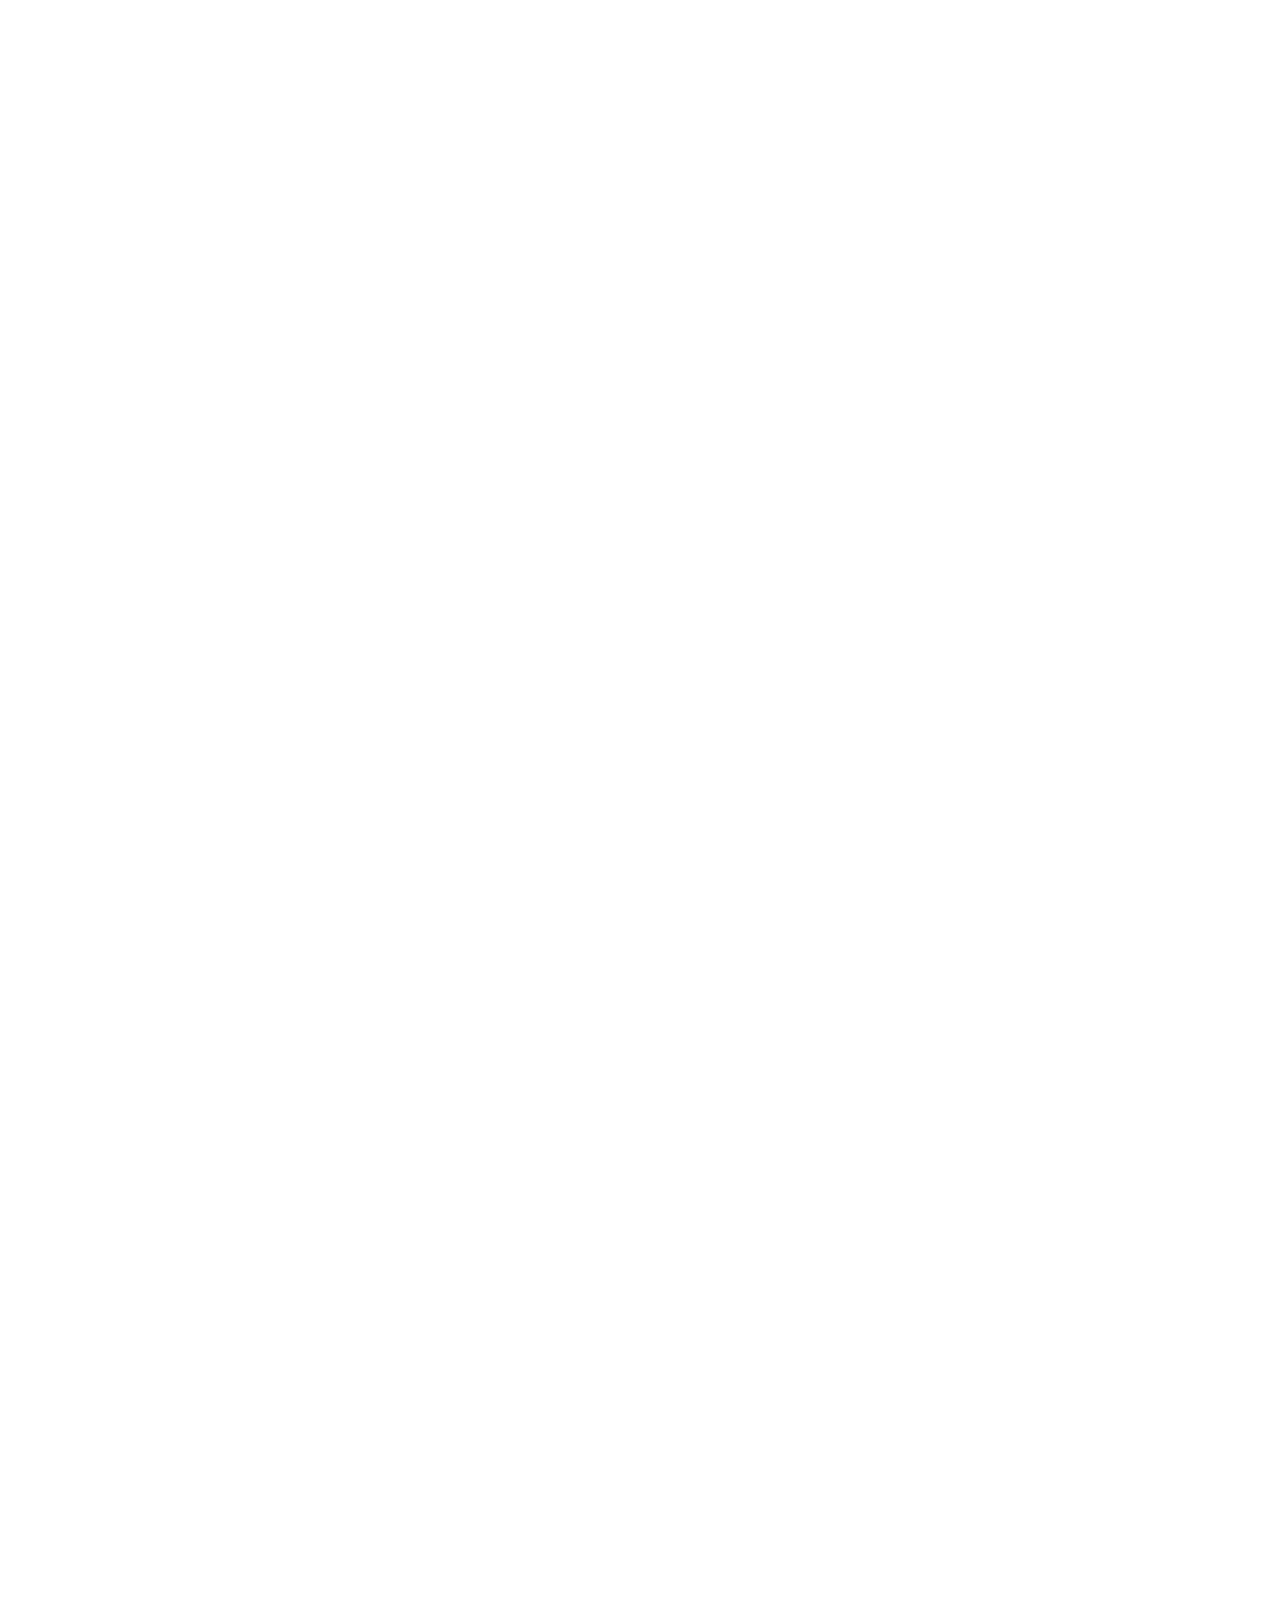
==== commit 369bce10: "design news and add a common class" ====
--- a/index.html
+++ b/index.html
@@ -17,6 +17,13 @@
     <link rel="preconnect" href="https://fonts.googleapis.com">
     <link rel="preconnect" href="https://fonts.gstatic.com" crossorigin>
     <link href="https://fonts.googleapis.com/css2?family=Sora:wght@100..800&display=swap" rel="stylesheet">
+
+    <!-- Link fonts Inter -->
+    <link rel="preconnect" href="https://fonts.googleapis.com">
+    <link rel="preconnect" href="https://fonts.gstatic.com" crossorigin>
+    <link
+        href="https://fonts.googleapis.com/css2?family=Inter:ital,opsz,wght@0,14..32,100..900;1,14..32,100..900&display=swap"
+        rel="stylesheet">
 
     <!-- Link favicon -->
     <link rel="apple-touch-icon" sizes="57x57" href="./assets/favicon/apple-icon-57x57.png">
@@ -230,13 +237,16 @@
                 <div class="feature__body">
                     <div class="feature__media">
                         <figure class="feature-img">
-                            <img src="./assets/img/one_punch_man.jpg" alt="one punch man picture" class="feature-images">
-                            <img src="./assets/img/tatsumaki.webp" alt="tatsumaki in one punch man" class="feature-images">
+                            <img src="./assets/img/one_punch_man.jpg" alt="one punch man picture"
+                                class="feature-images">
+                            <img src="./assets/img/tatsumaki.webp" alt="tatsumaki in one punch man"
+                                class="feature-images">
                         </figure>
                     </div>
                     <section class="feature__infor">
                         <h2 class="section-heading">Take back your smile with shine.</h2>
-                        <p class="section-desc">If you’re missing multiple teeth due to decay, injury, or the natural aging
+                        <p class="section-desc">If you’re missing multiple teeth due to decay, injury, or the natural
+                            aging
                             process, dentures might be the perfect solution.</p>
                         <a href="#!" class="btn feature__btn">Learn more</a>
                     </section>
@@ -277,30 +287,79 @@
                         </section>
                     </div>
 
-                    <div class="dentist-move">
-                        <button class="dentist-move__btn"><i class="fa-solid fa-chevron-left"></i></button>
-                        <button class="dentist-move__btn"><i class="fa-solid fa-chevron-right"></i></button>
+                    <div class="chevron dentist__chevron">
+                        <button class="chevron-click"><i class="fa-solid fa-chevron-left"></i></button>
+                        <button class="chevron-click"><i class="fa-solid fa-chevron-right"></i></button>
                     </div>
                 </div>
             </div>
         </section>
 
         <!-- Install -->
-         <section class="install">
+        <section class="install">
             <div class="container">
                 <div class="install__body">
                     <img src="./assets/img/install-phone.svg" alt="" class="install__phone">
                     <section class="install-app">
                         <h2 class="section-heading install__heading">Take back your smile with dentures</h2>
-                        <p class="section-desc install__desc">If you’re missing multiple teeth due to decay, injury, or the natural aging process, dentures might be the perfect solution.</p>
+                        <p class="section-desc install__desc">If you’re missing multiple teeth due to decay, injury, or
+                            the natural aging process, dentures might be the perfect solution.</p>
                         <div class="install-app__location">
-                            <button class="install__googleplay install-app__download"><img src="./assets/img/Google Play outline badge.svg" alt=""></button>
-                            <button class="install__appstore install-app__download"><img src="./assets/img/App Store outline badge.svg" alt=""></button>
+                            <button class="install__googleplay install-app__download"><img
+                                    src="./assets/img/Google Play outline badge.svg" alt=""></button>
+                            <button class="install__appstore install-app__download"><img
+                                    src="./assets/img/App Store outline badge.svg" alt=""></button>
                         </div>
                     </section>
                 </div>
             </div>
-         </section>
+        </section>
+
+        <section class="news">
+            <div class="container">
+                <div class="news__body">
+                    <!-- News left -->
+                    <section class="news--left">
+                        <h2 class="section-heading news__heading">Read Latest News & Events.</h2>
+                        <a href="#!" class="news__blog">Read All Blog</a>
+
+                        <div class="chevron">
+                            <button class="chevron-click"><i class="fa-solid fa-chevron-left"></i></button>
+                            <button class="chevron-click"><i class="fa-solid fa-chevron-right"></i></button>
+                        </div>
+                    </section>
+
+                    <!-- News right -->
+                    <section class="news-right">
+                        <!-- News 1 -->
+                        <section class="news-right__infor">
+                            <a href="#!"><img class="news-right__img" src="./assets/img/vacxin1.jpg" alt="vacxin"></a>
+                            <div class="news-infor__below">
+                                <a href="#!">
+                                    <h3 class="news-right__title">Key Considerations for Regulatory Compliant.</h3>
+                                </a>
+                                <p class="news-right__desc">It’s easy to think about medical care from a narrow
+                                    perspective. You go to the hospital.</p>
+                                <a href="#!" class="news-right__more">Learn more</a>
+                            </div>
+                        </section>
+
+                        <!-- News 2 -->
+                        <section class="news-right__infor">
+                            <a href="#!"><img class="news-right__img" src="./assets/img/vacxin2.jpg" alt="vacxin"></a>
+                            <div class="news-infor__below">
+                                <a href="#!">
+                                    <h3 class="news-right__title">What Is Population Health Management?</h3>
+                                </a>
+                                <p class="news-right__desc">It’s easy to think about medical care from a narrow perspective.
+                                    You go to the hospital.</p>
+                                <a href="#!" class="news-right__more">Learn more</a>
+                            </div>
+                        </section>
+                    </section>
+                </div>
+            </div>
+        </section>
     </main>
 
     <footer></footer>
--- a/assets/styles/styles.css
+++ b/assets/styles/styles.css
@@ -62,6 +62,25 @@
     font-size: 1.8rem;
     font-weight: 300;
     line-height: 1.67;
+}
+
+.chevron {
+    display: flex;
+    gap: 20px;
+}
+
+.chevron-click {
+    width: 35px;
+    height: 35px;
+    border-radius: 50%;
+    background: none;
+    border: 1px solid #575f66;
+    color: #575f66;
+}
+
+.chevron-click:hover {
+    background-color: #2e80ce;
+    color: #ffffff;
 }
 
 /* =========================================== Header =============================================== */
@@ -486,25 +505,11 @@
     line-height: 1.85; /* 185.714% */
 }
 
-.dentist-move {
+.dentist__chevron{
     margin-top: 38px;
-    display: flex;
-    gap: 20px;
-}
-
-.dentist-move__btn {
-    width: 36px;
-    height: 36px;
-    border-radius: 50%;
-    background: none;
-    border: 1px solid #575f66;
-    color: #575f66;
-}
-
-.dentist-move__btn:hover {
-    background-color: #2e80ce;
-    color: #ffffff;
-}
+}
+
+
 
 /* =========================================================== Install =========================================================== */
 .install{
@@ -550,4 +555,92 @@
     background: none;
     border: none;
     cursor: pointer;
+}
+
+/* ====================================================News ============================================================== */
+.news{
+    /* background-color: orange; */
+    padding: 85px 0;
+}
+
+.news__body{
+    display: flex;
+    justify-content: space-between;
+}
+
+.news__heading{
+    width: 470px;
+}
+
+.news__blog{
+    display: inline-block;
+    margin: 28px 0;
+    color: #10375C;
+    font-family: Inter;
+    font-size: 1.8rem;
+    font-weight: 600;
+    line-height: 1.55; /* 155.556% */
+    text-decoration-line: underline;
+    text-decoration-style: solid;
+    text-decoration-skip-ink: none;
+    text-decoration-thickness: auto;
+    text-underline-offset: auto;
+    text-underline-position: from-font;
+}
+
+.news-right{
+    display: grid;
+    grid-template-columns: repeat(2, 1fr);
+    width: 46%;
+    column-gap: 30px;
+}
+
+.news-right__infor{
+    width: 100%;
+    border-radius: 12px;
+    border: 1px solid #E8EBEE;
+    background: #FFF;
+}
+
+.news-right__infor:hover{
+    border-radius: 12px;
+    background: #FFF;
+    box-shadow: 0px 18px 50px 0px rgba(0, 0, 0, 0.05);
+}
+
+.news-right__infor:hover .news-right__more{
+    color: #2E80CE;
+}
+
+.news-infor__below{
+    padding: 18px 0 21px 22px;
+}
+
+.news-right__img{
+    width: 100%;
+    height: 172px;
+    border-radius: 8px 8px 0 0;
+}
+
+.news-right__title{
+    color: #10375C;
+    font-size: 1.6rem;
+    font-weight: 600;
+    line-height: 1.62; /* 162.5% */
+}
+
+.news-right__desc{
+    margin-top: 10px;
+    color: #575F66;
+    font-size: 1.4rem;
+    font-weight: 300;
+    line-height: 1.71; /* 171.429% */
+}
+
+.news-right__more{
+    display: inline-block;
+    margin-top: 12px;
+    color: #10375C;
+    font-size: 1.4rem;
+    font-weight: 400;
 }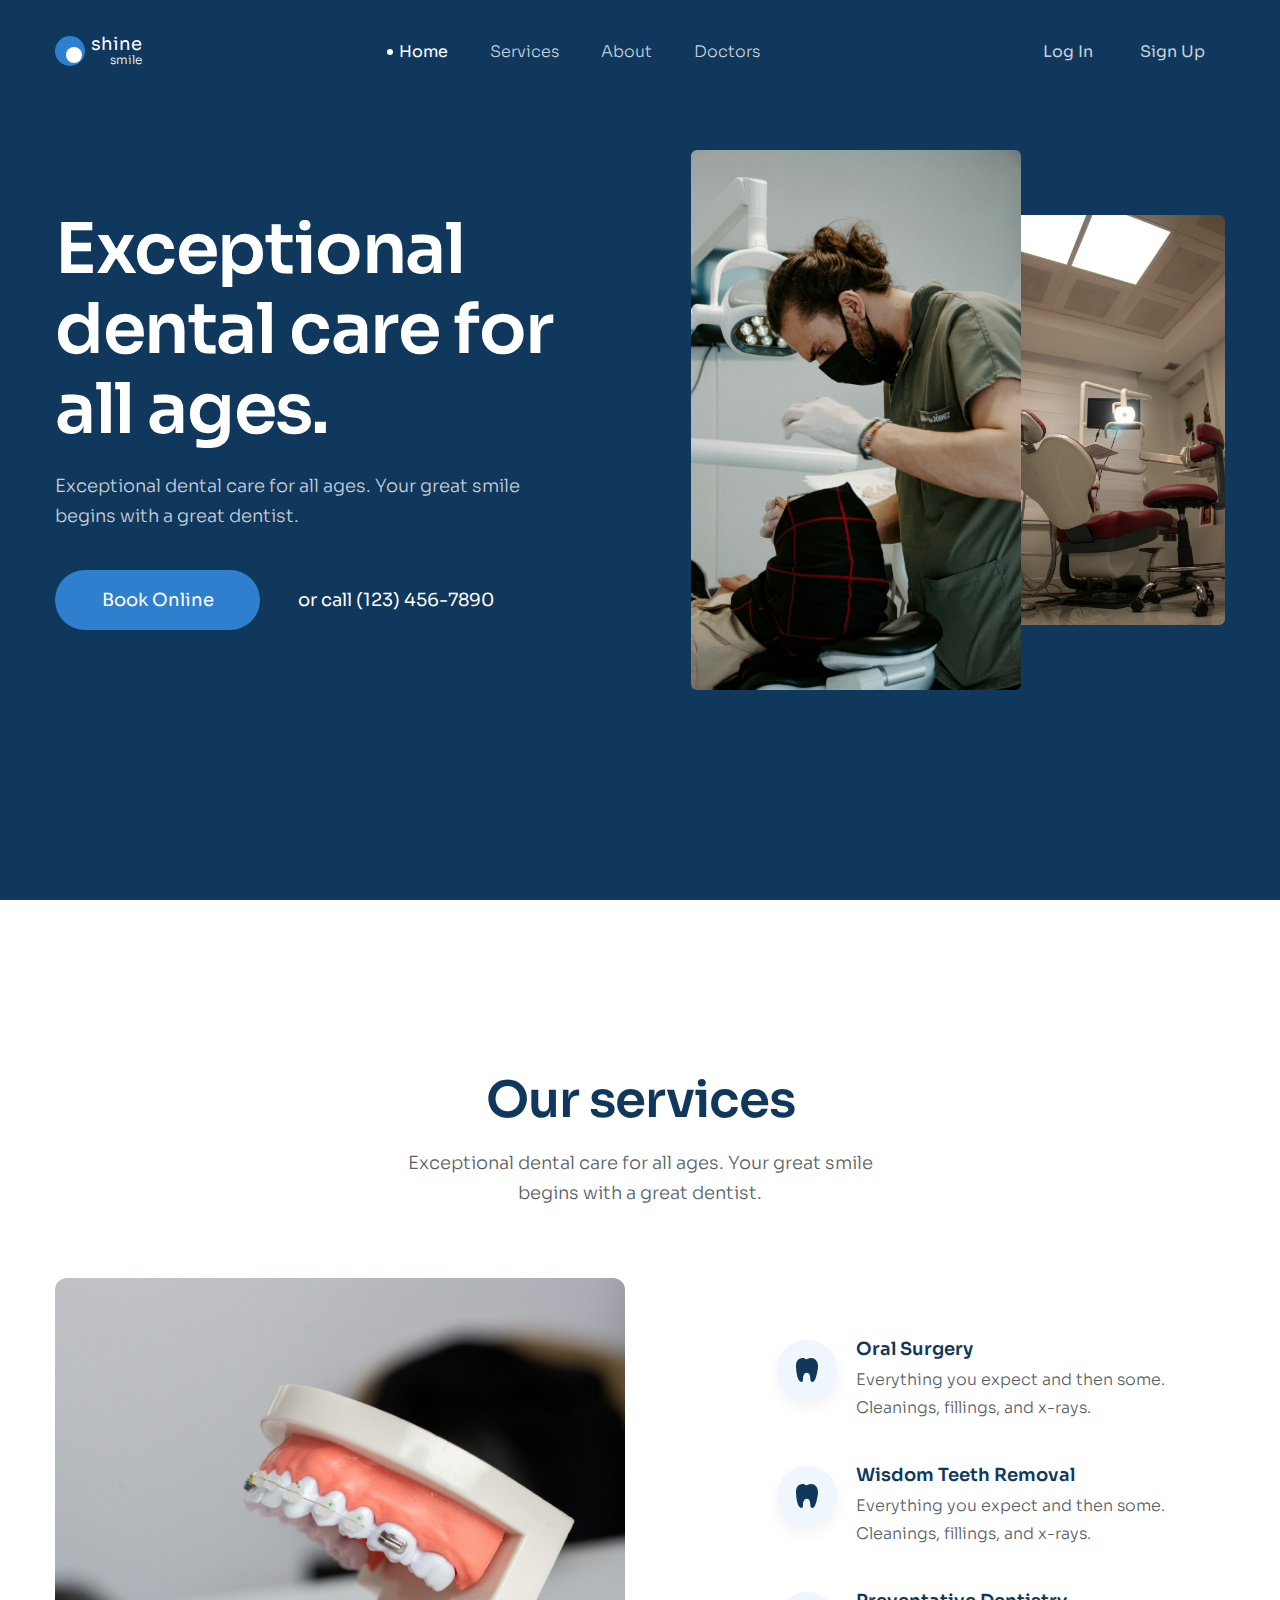
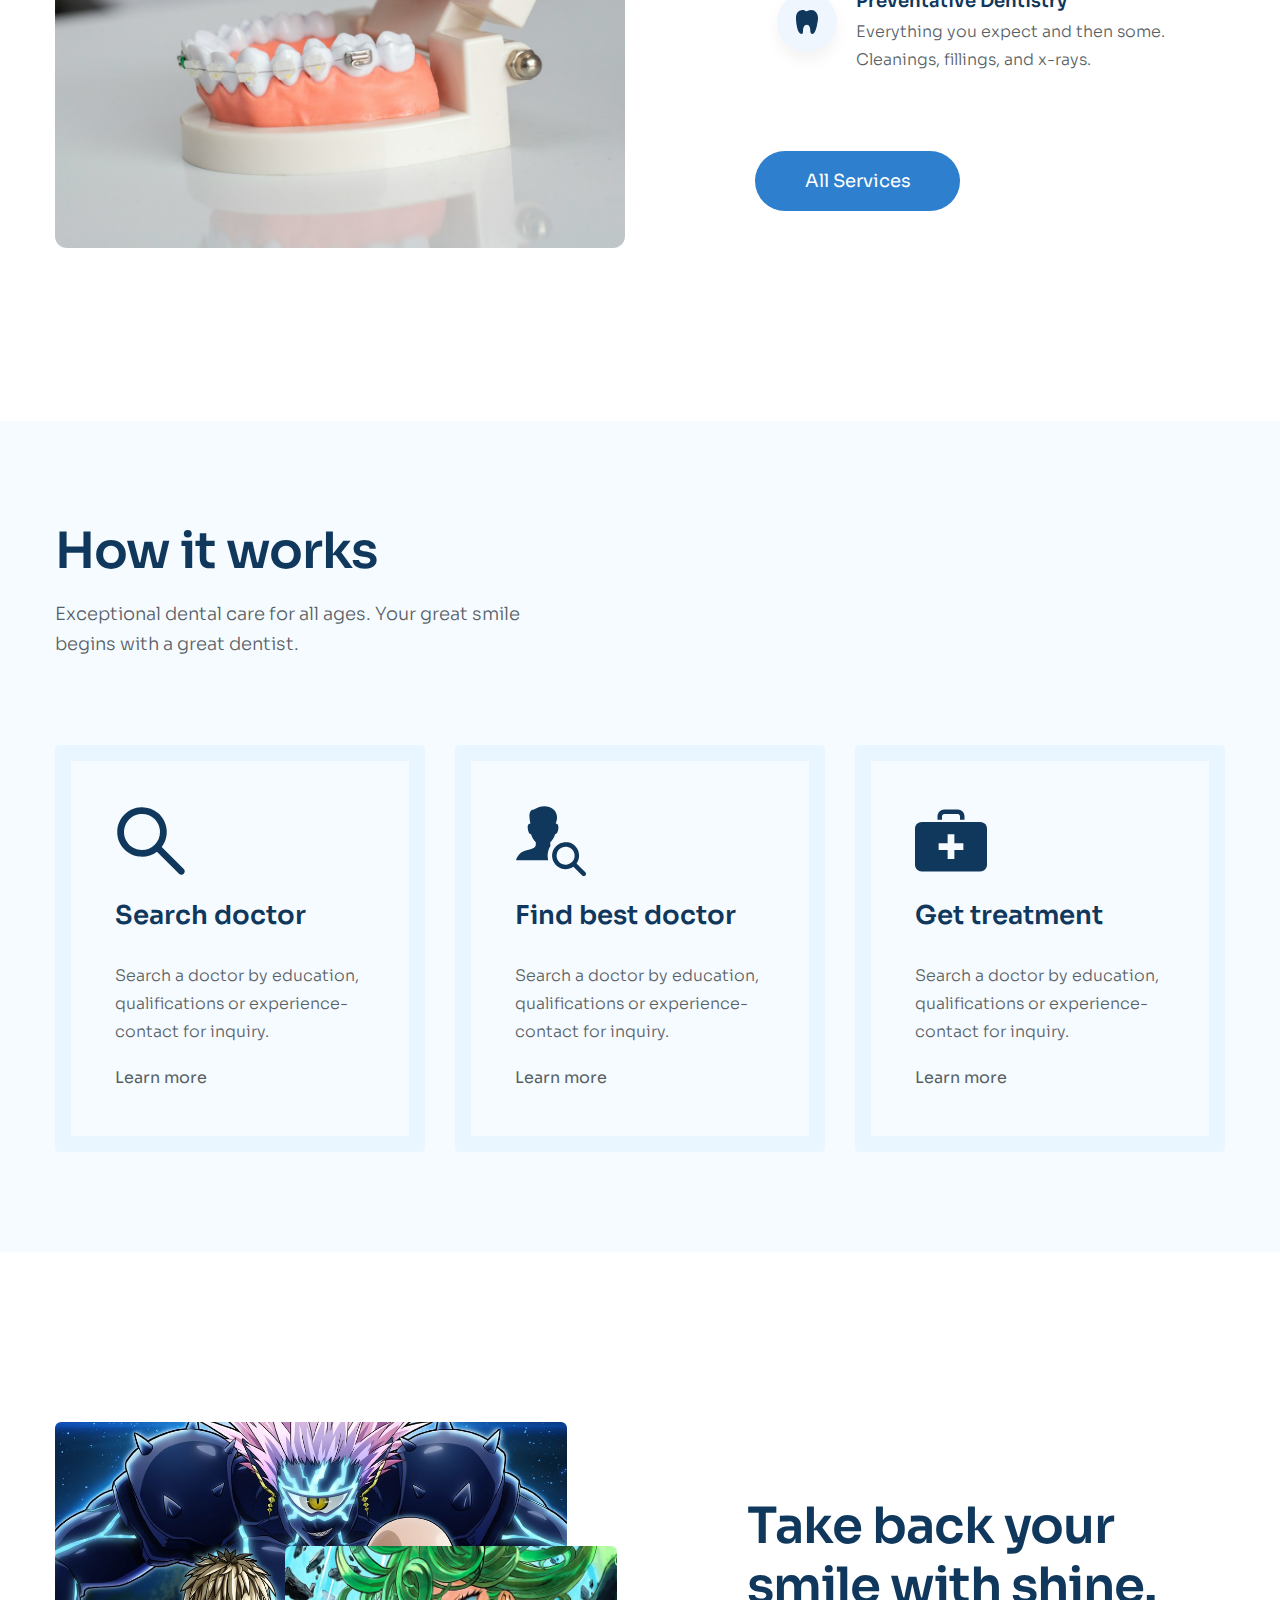
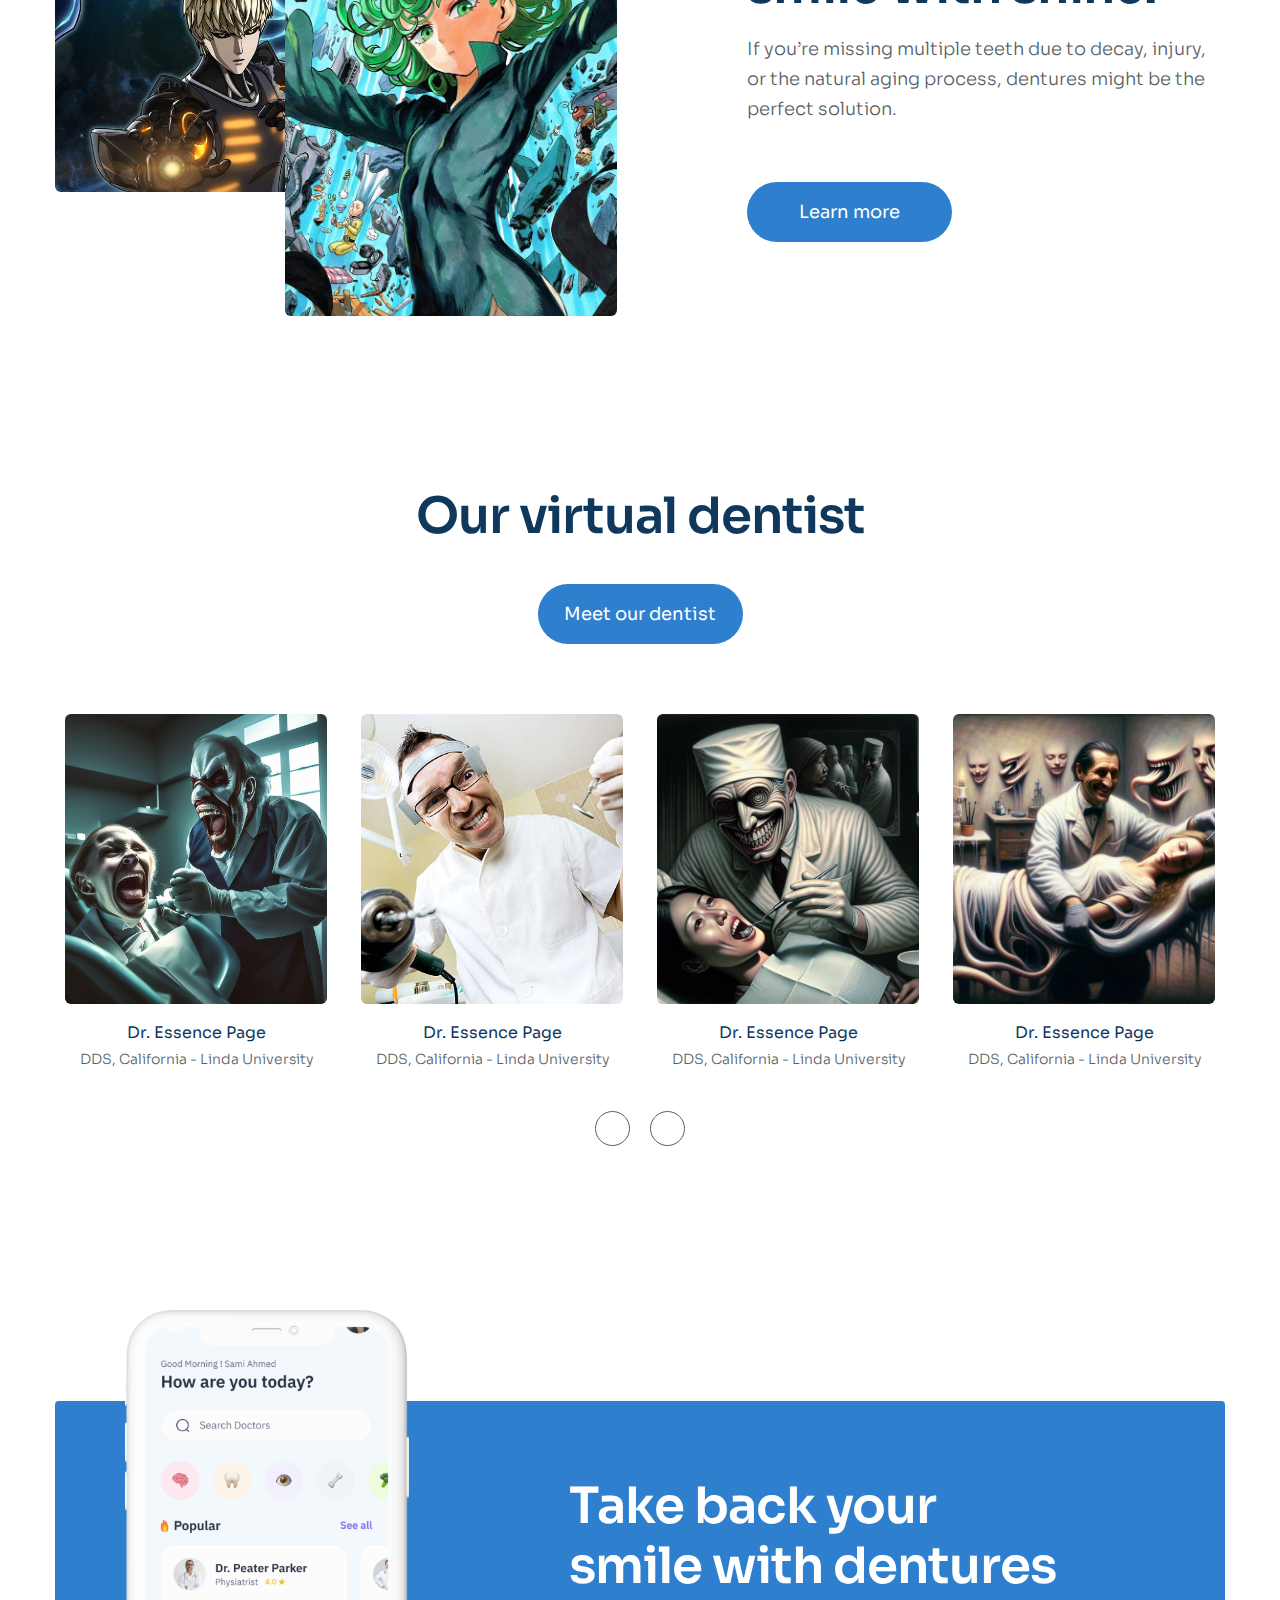
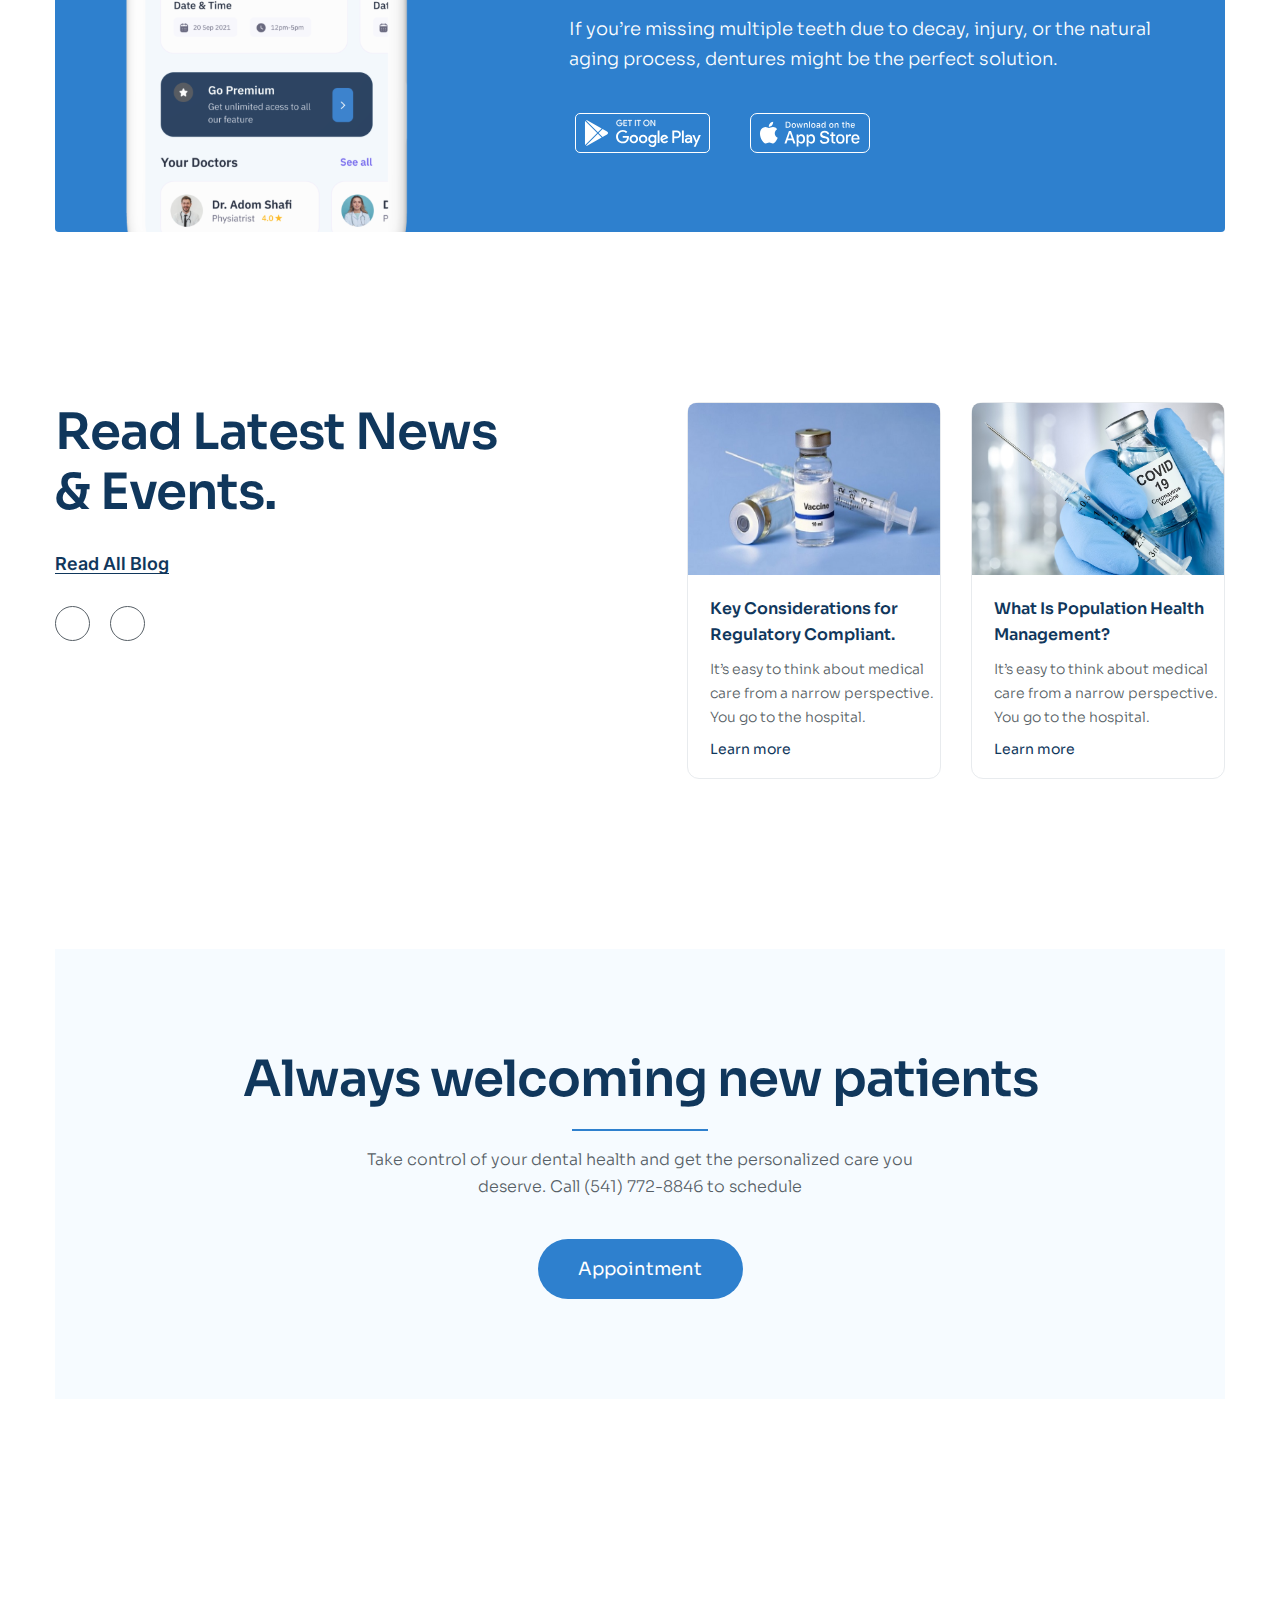
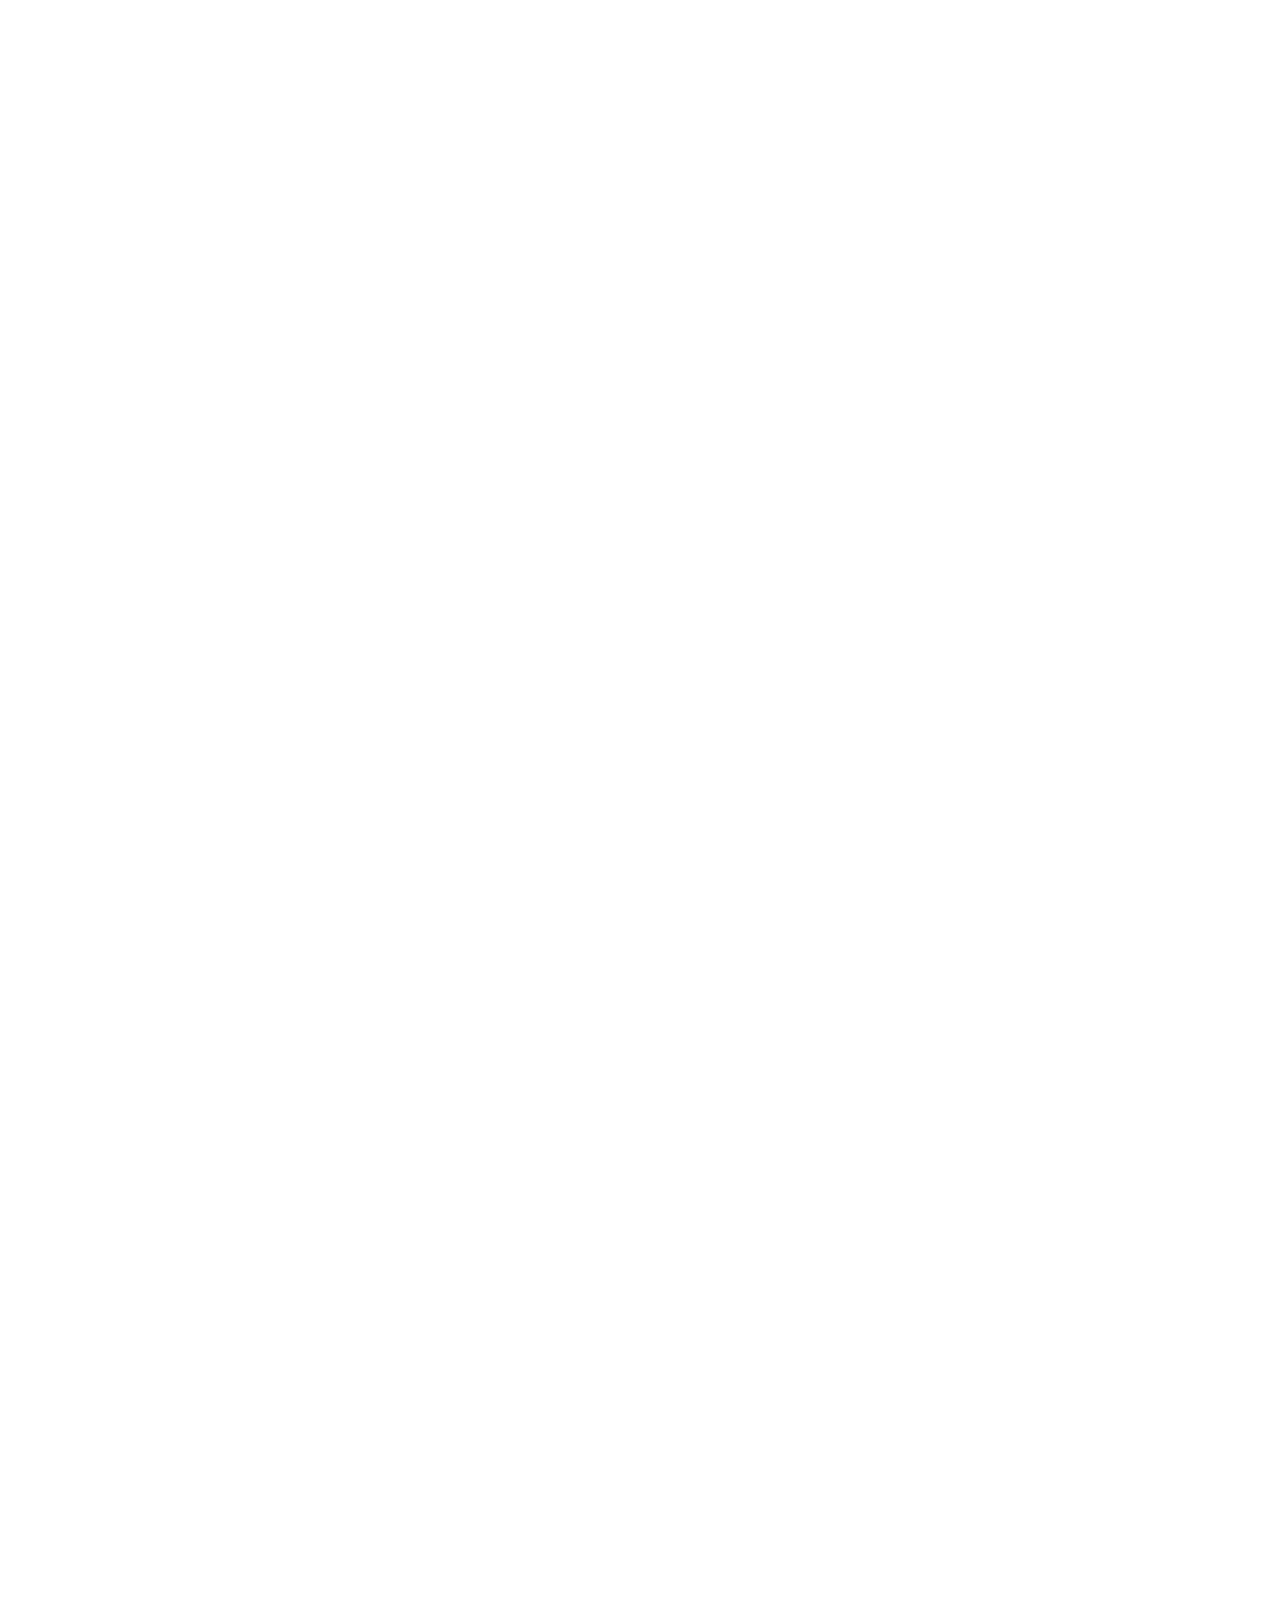
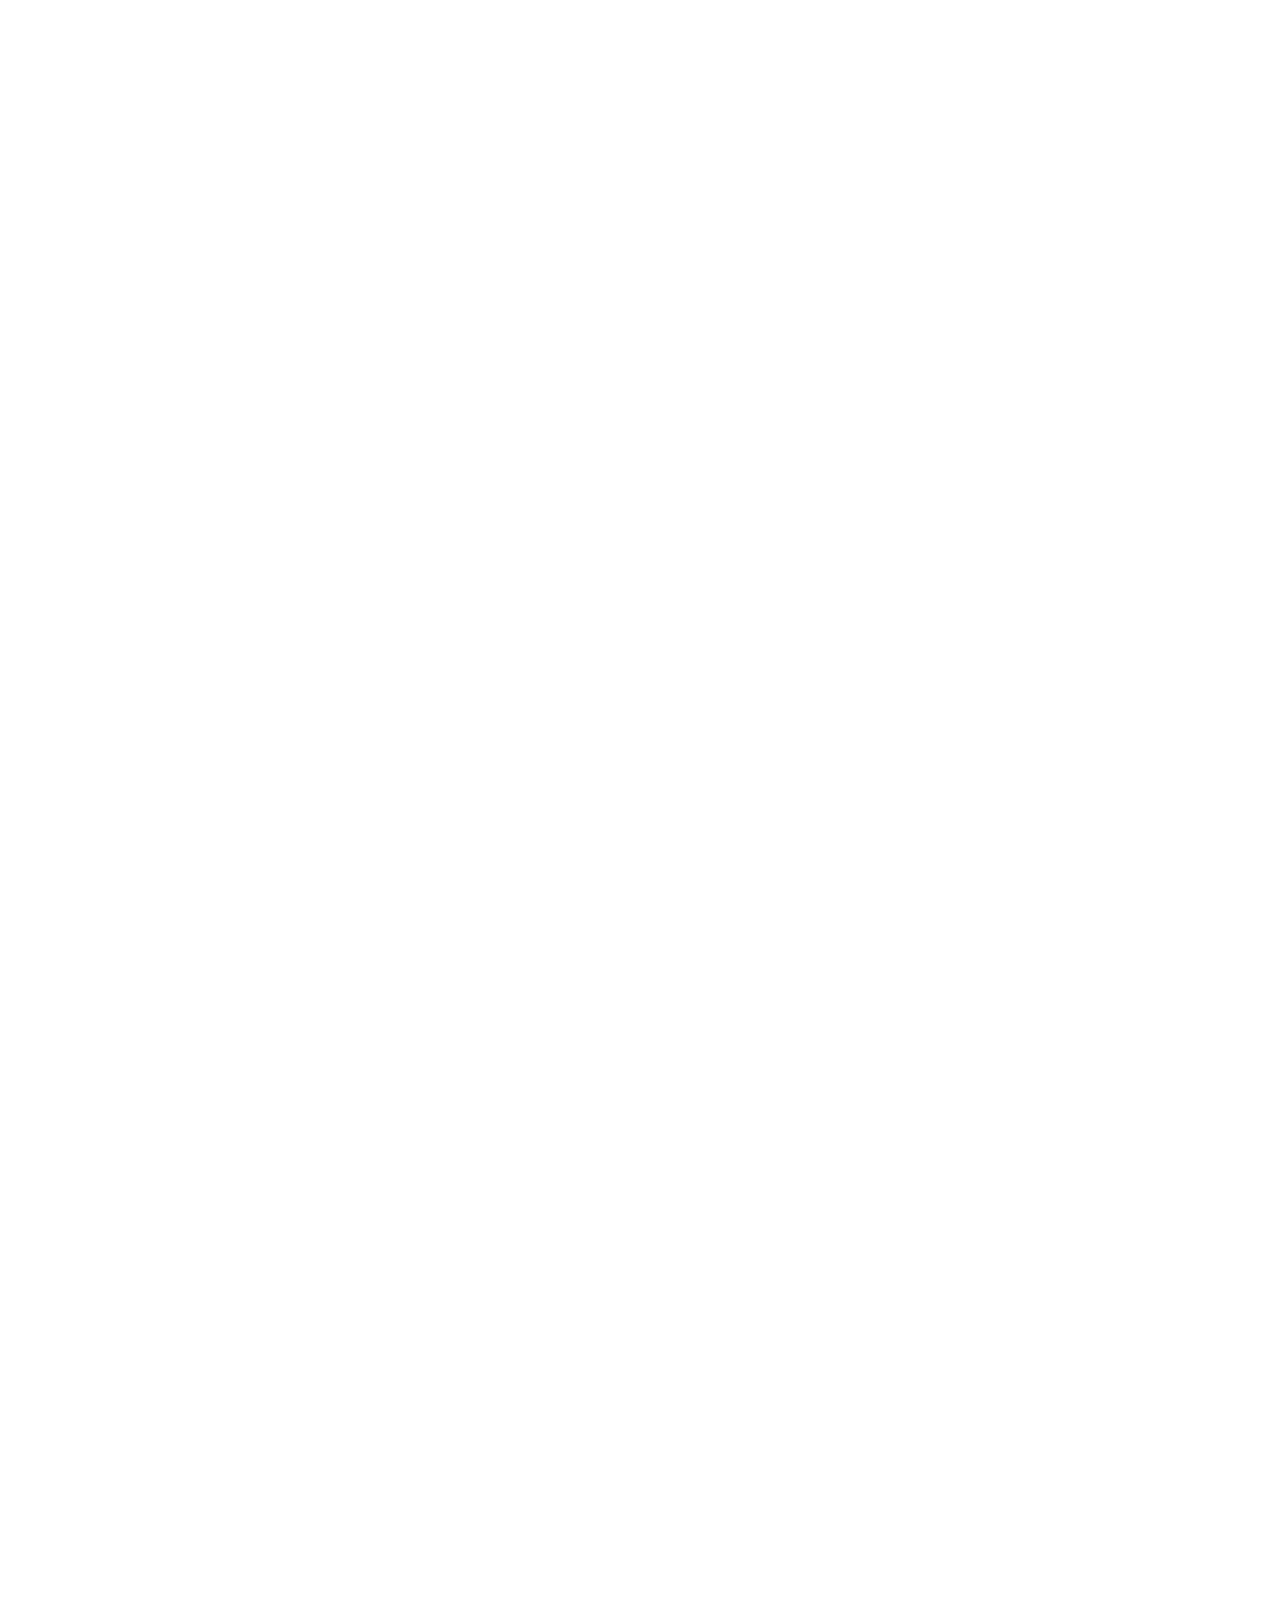
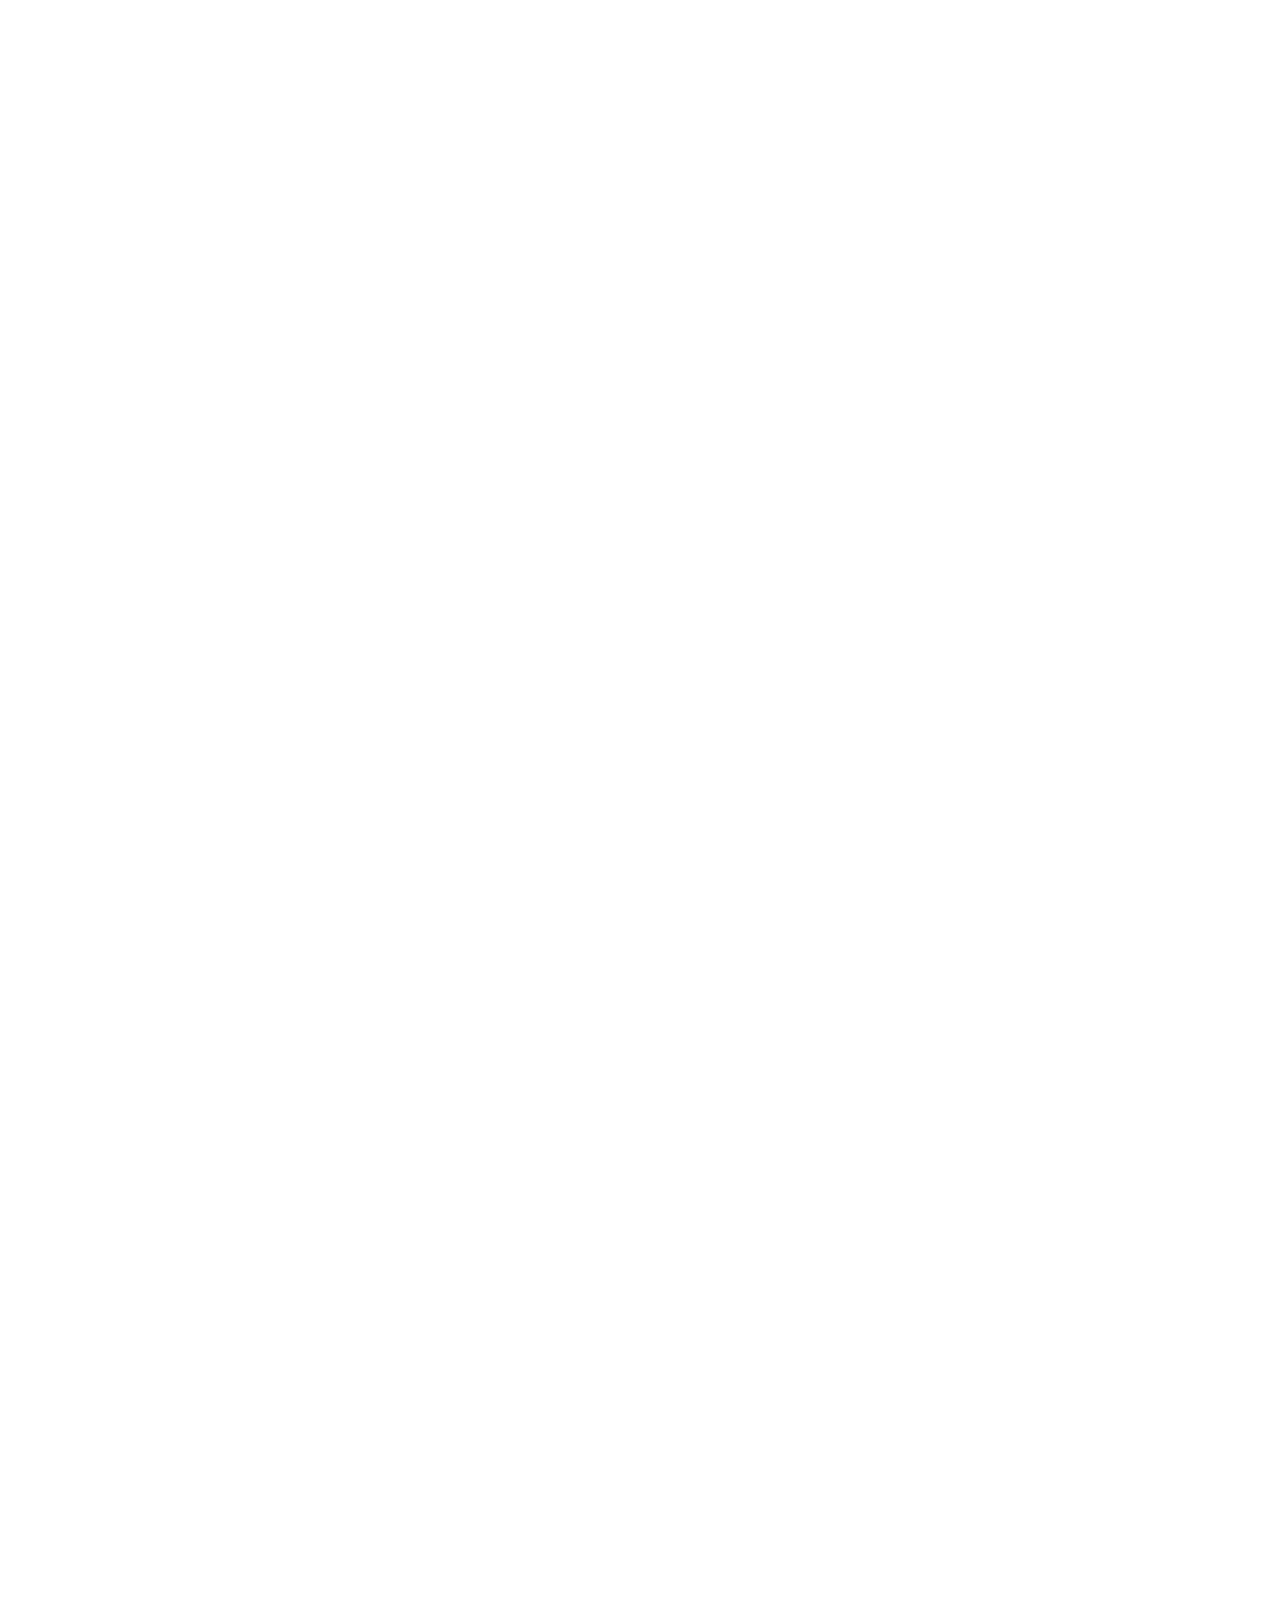
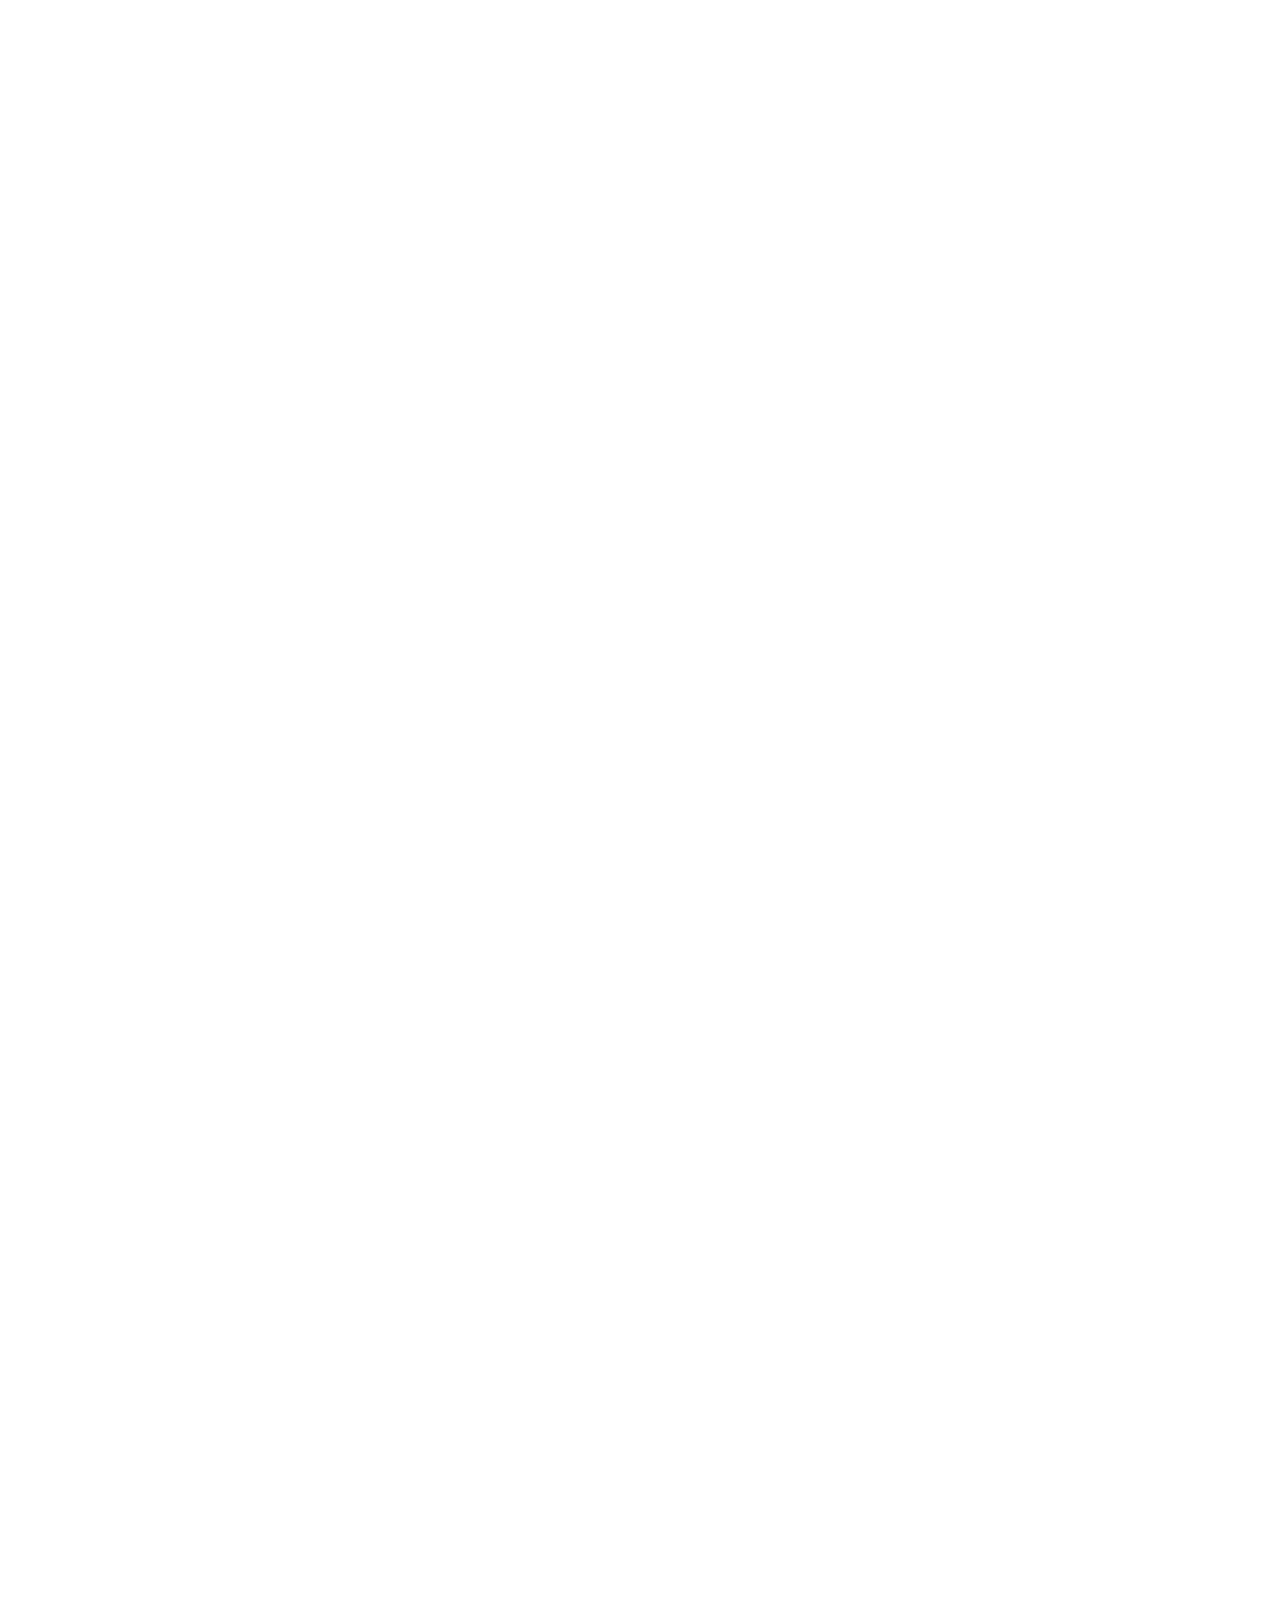
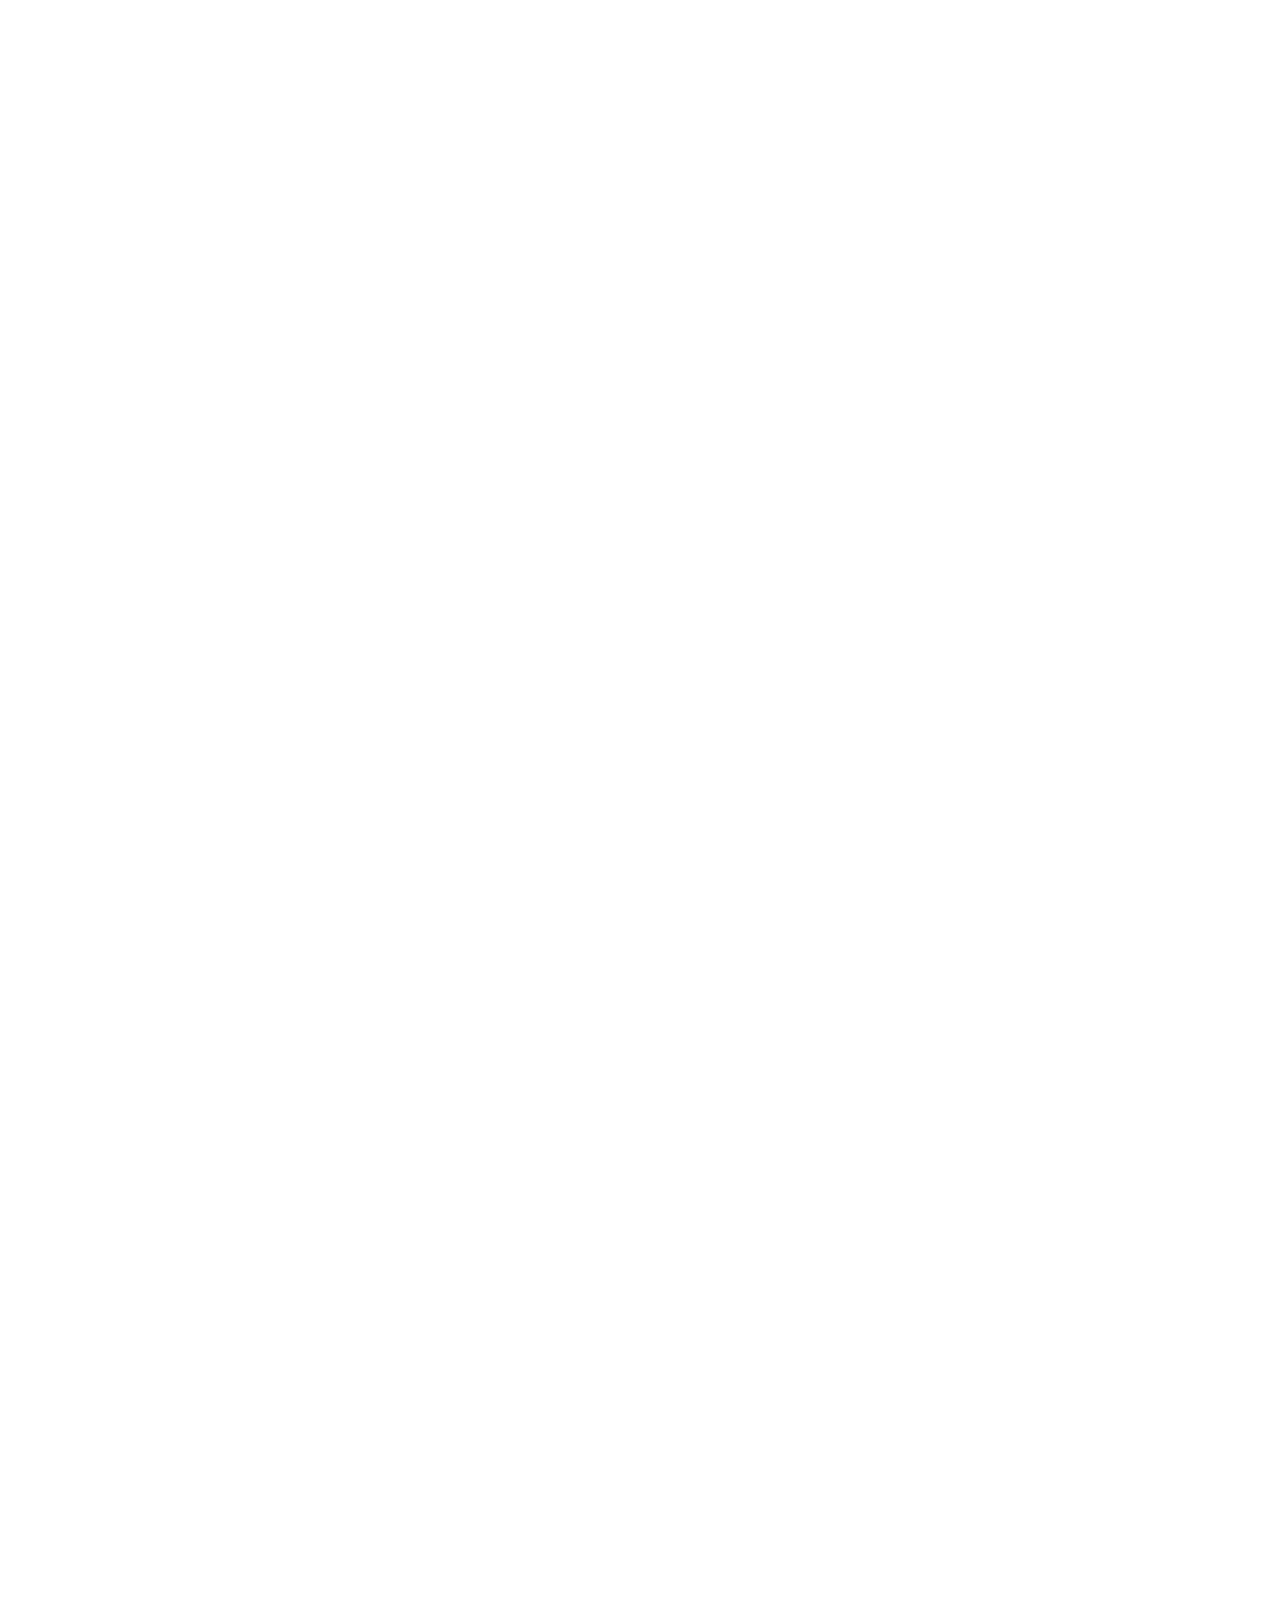
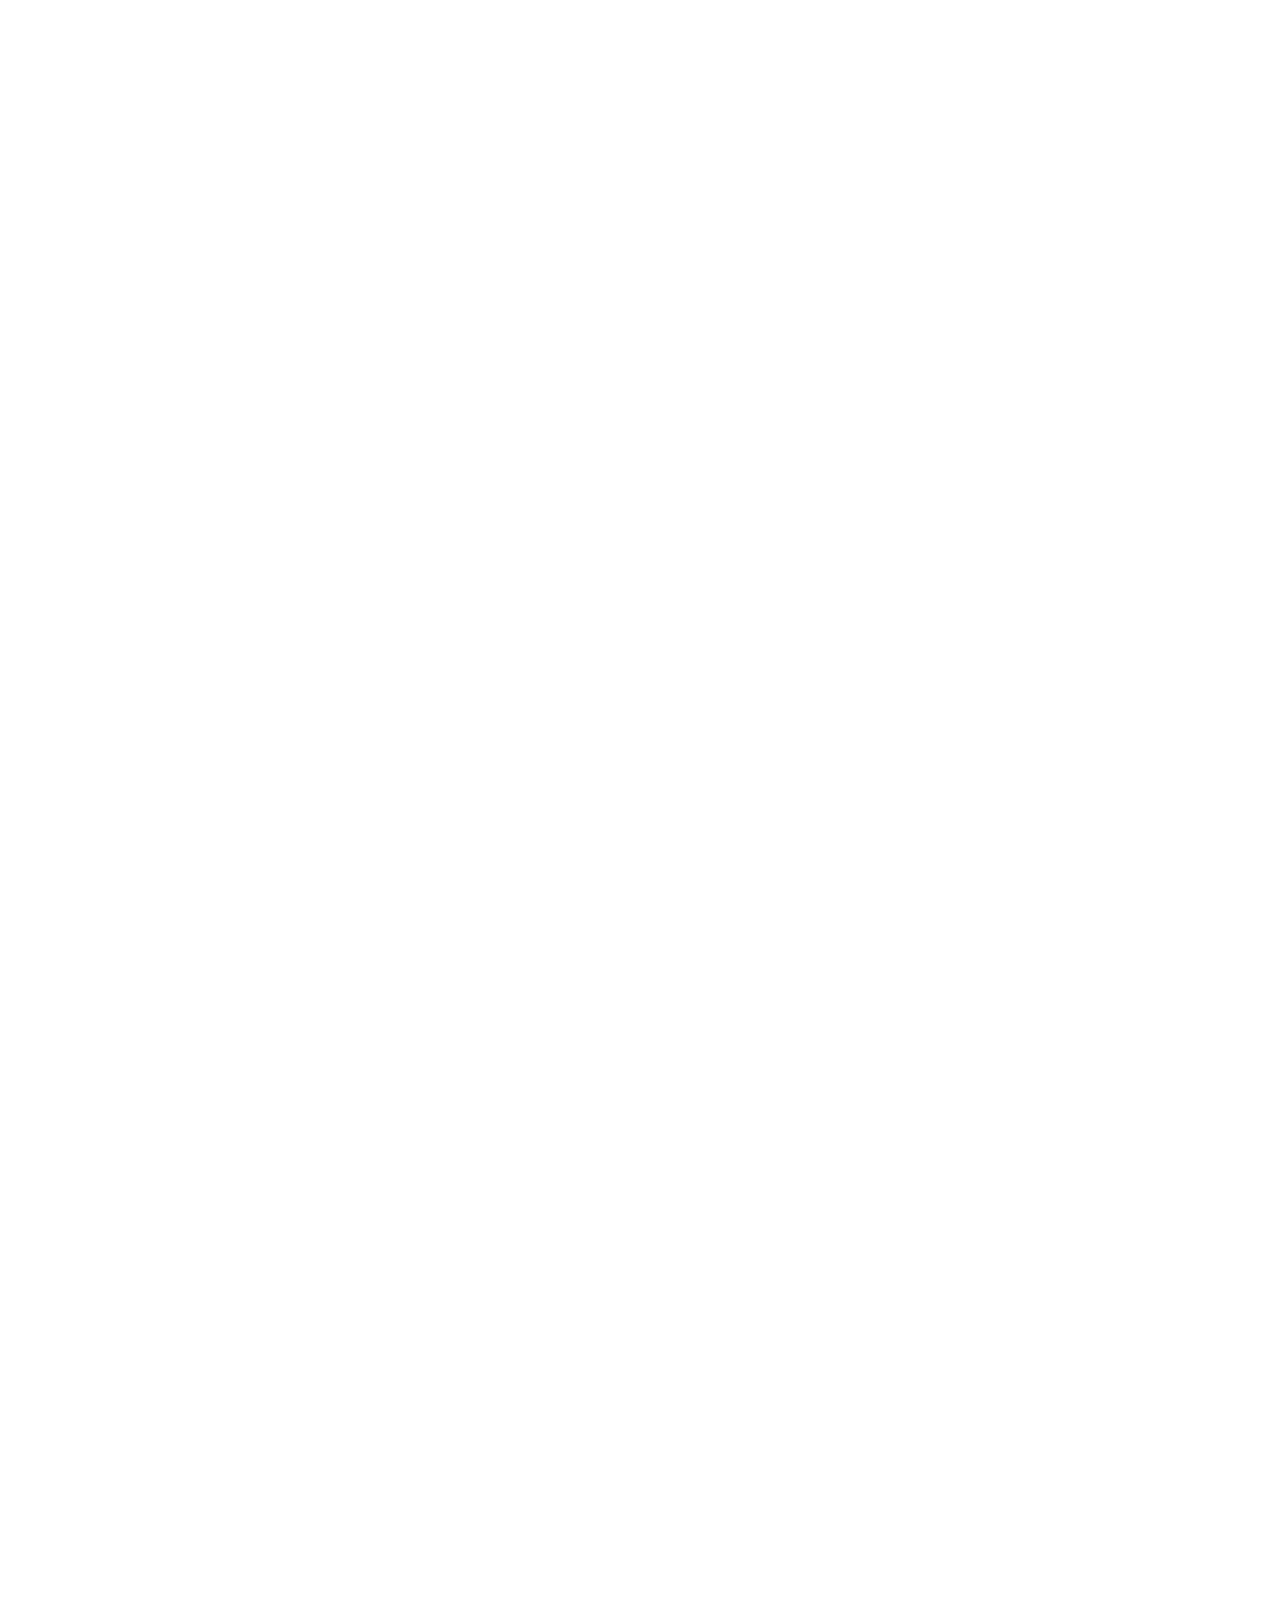
==== commit 5a63ef52: "design appointment" ====
--- a/index.html
+++ b/index.html
@@ -315,6 +315,7 @@
             </div>
         </section>
 
+        <!-- News -->
         <section class="news">
             <div class="container">
                 <div class="news__body">
@@ -351,7 +352,8 @@
                                 <a href="#!">
                                     <h3 class="news-right__title">What Is Population Health Management?</h3>
                                 </a>
-                                <p class="news-right__desc">It’s easy to think about medical care from a narrow perspective.
+                                <p class="news-right__desc">It’s easy to think about medical care from a narrow
+                                    perspective.
                                     You go to the hospital.</p>
                                 <a href="#!" class="news-right__more">Learn more</a>
                             </div>
@@ -360,6 +362,18 @@
                 </div>
             </div>
         </section>
+
+        <!-- Appointment -->
+        <section class="appointment">
+            <div class="container">
+                <div class="appointment__body">
+                    <h2 class="section-heading">Always welcoming new patients</h2>
+                    <p class="section-desc appointment__desc">Take control of your dental health and get the personalized care you
+                        deserve. <strong>Call</strong> <a class="appointment__call" href="tel: 541 772 8846">(541) 772-8846</a> to schedule</p>
+                    <a href="#!" class="btn appointment__btn">Appointment</a>
+                </div>
+            </div>
+        </section>
     </main>
 
     <footer></footer>
--- a/assets/styles/styles.css
+++ b/assets/styles/styles.css
@@ -643,4 +643,49 @@
     color: #10375C;
     font-size: 1.4rem;
     font-weight: 400;
+}
+
+/* ================================================= Appointment ===================================================== */
+.appointment{
+    padding: 85px 0;
+}
+
+.appointment__body{
+    display: flex;
+    background: #F6FBFF;
+    padding: 100px 0;
+    flex-direction: column;
+    justify-content: center;
+    align-items: center;
+}
+
+.appointment__desc{
+    margin-top: 38px;
+    position: relative;
+    width: 617px;
+    text-align: center;
+    font-size: 1.6rem;
+}
+
+.appointment__desc::before{
+    position: absolute;
+    top: -18px;
+    left: 50%;
+    content: "";
+    background:#2E80CE;
+    width: 136px;
+    height: 2px;
+    transform: translateX(-50%);
+}
+
+.appointment__call{
+    color: #575F66;
+    font-size: 1.6rem;
+    font-weight: 300;
+    line-height: 1.75; /* 175% */
+}
+
+.appointment__btn{
+    display: inline-block;
+    margin-top: 38px;
 }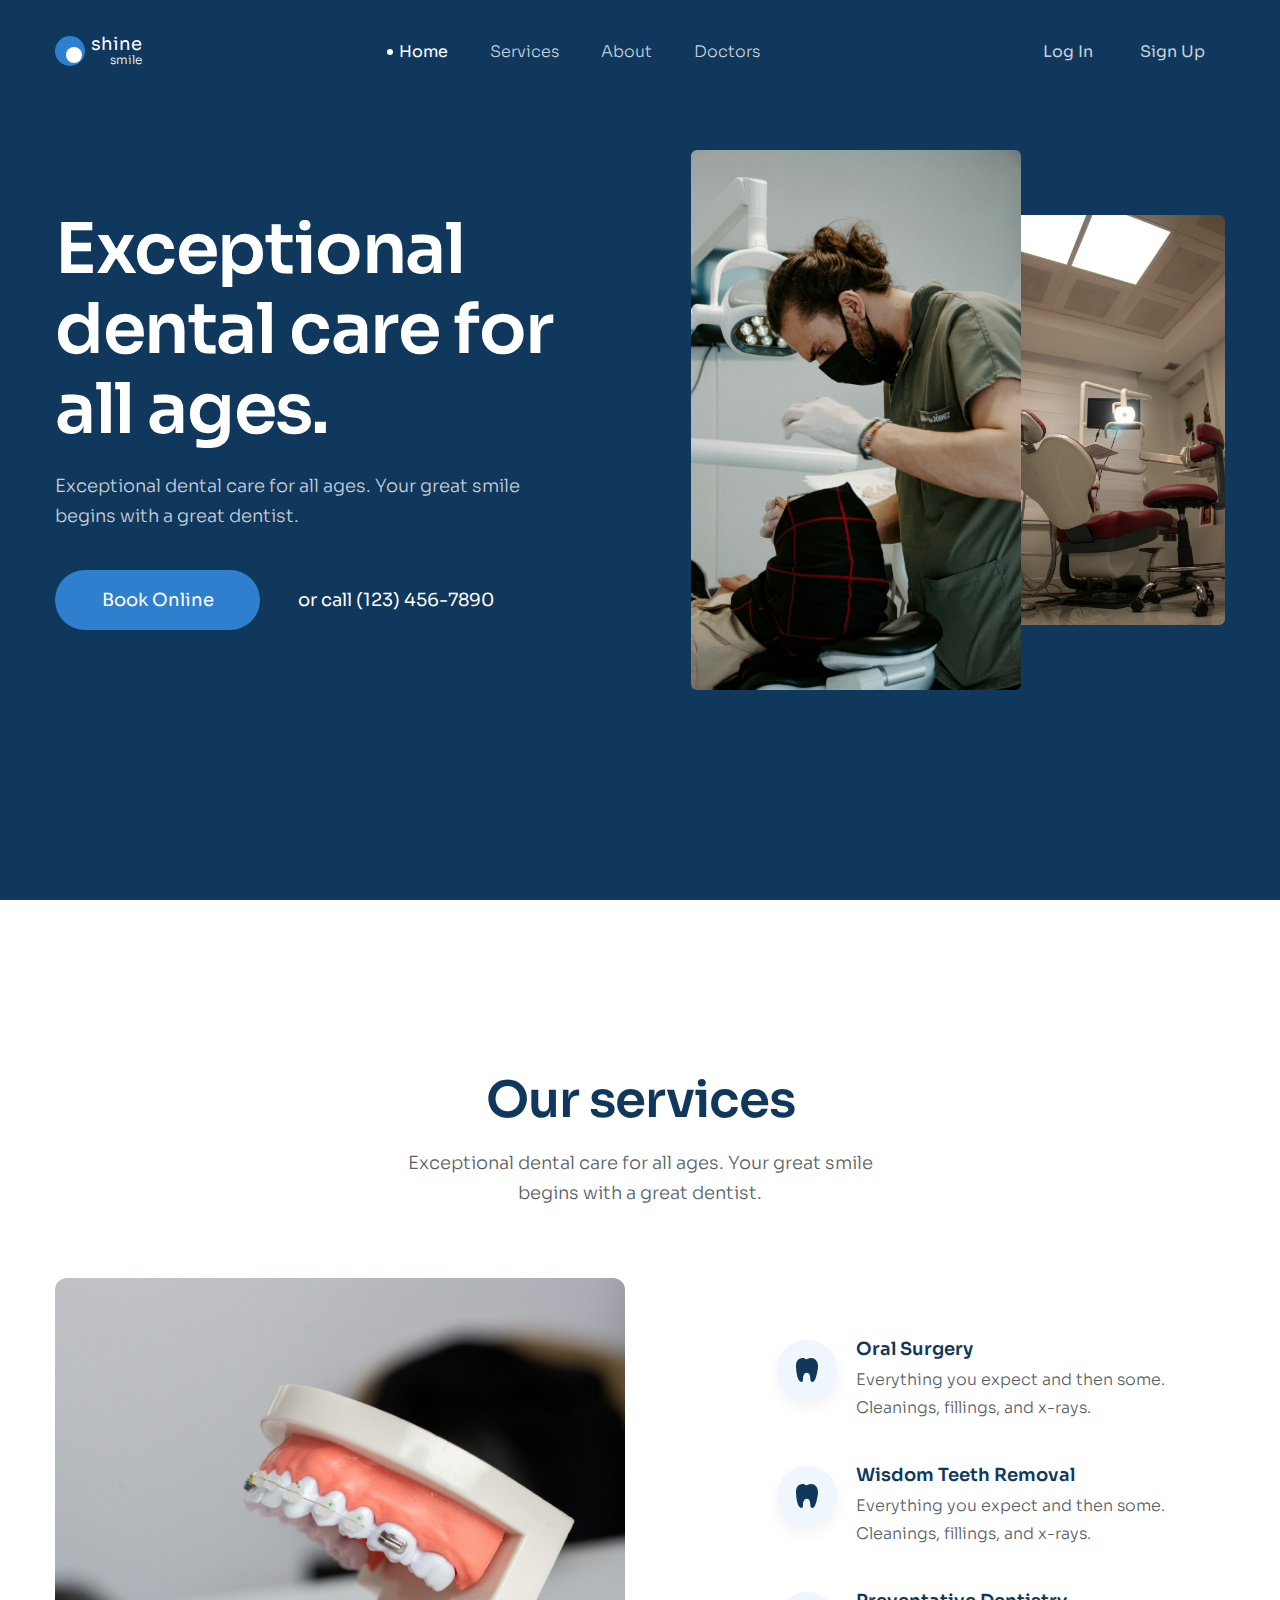
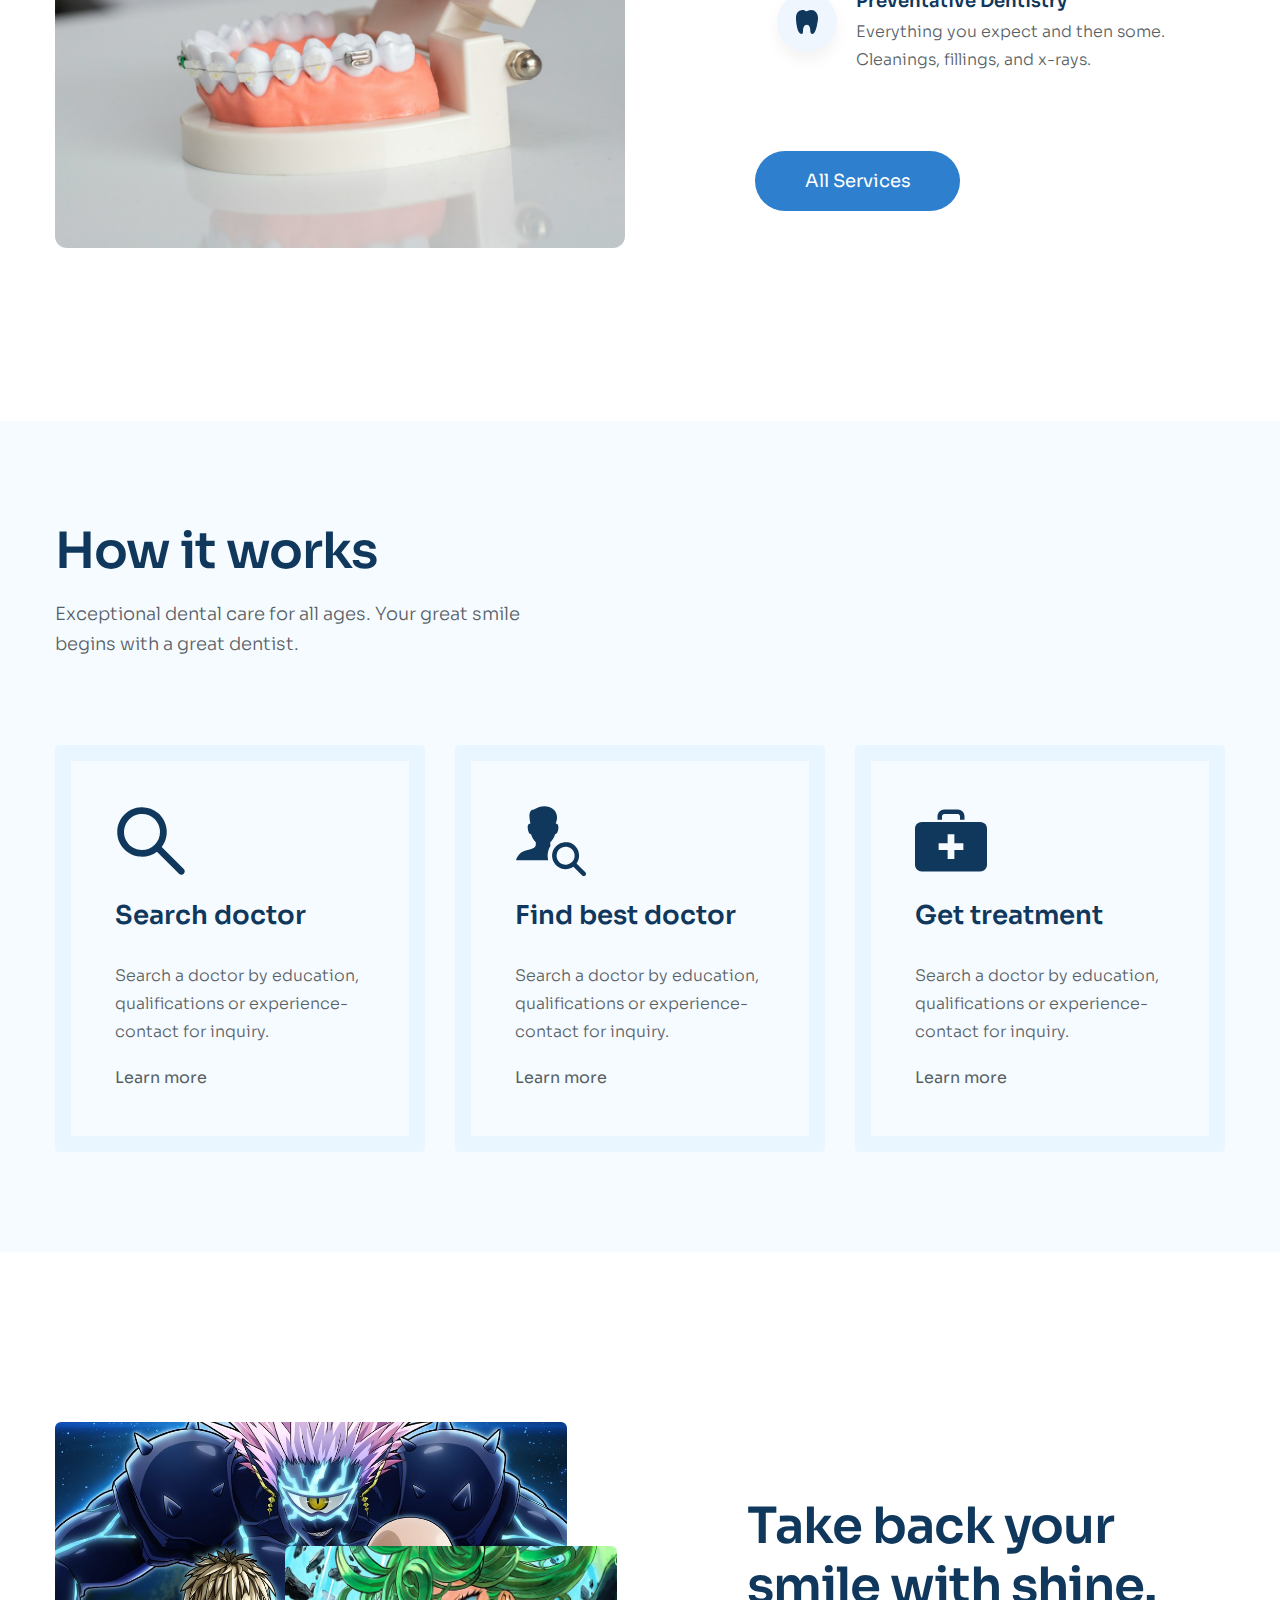
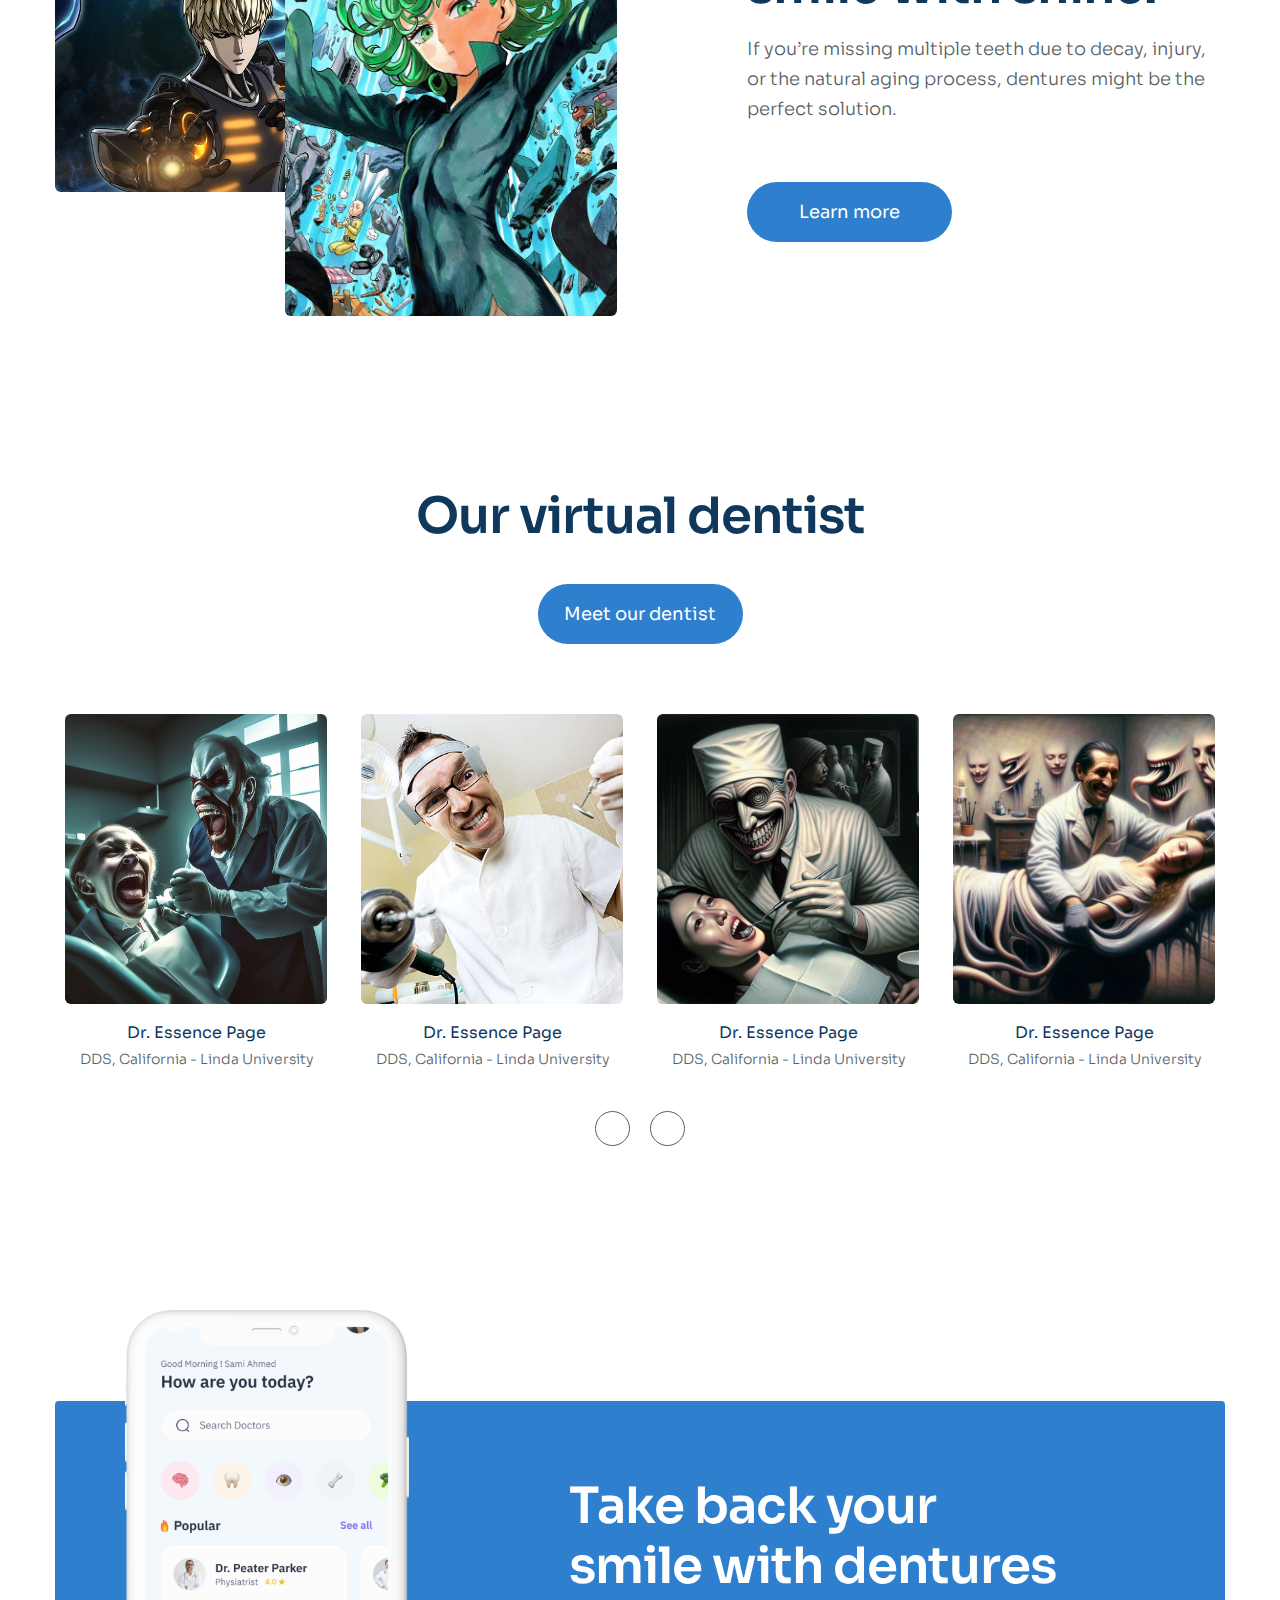
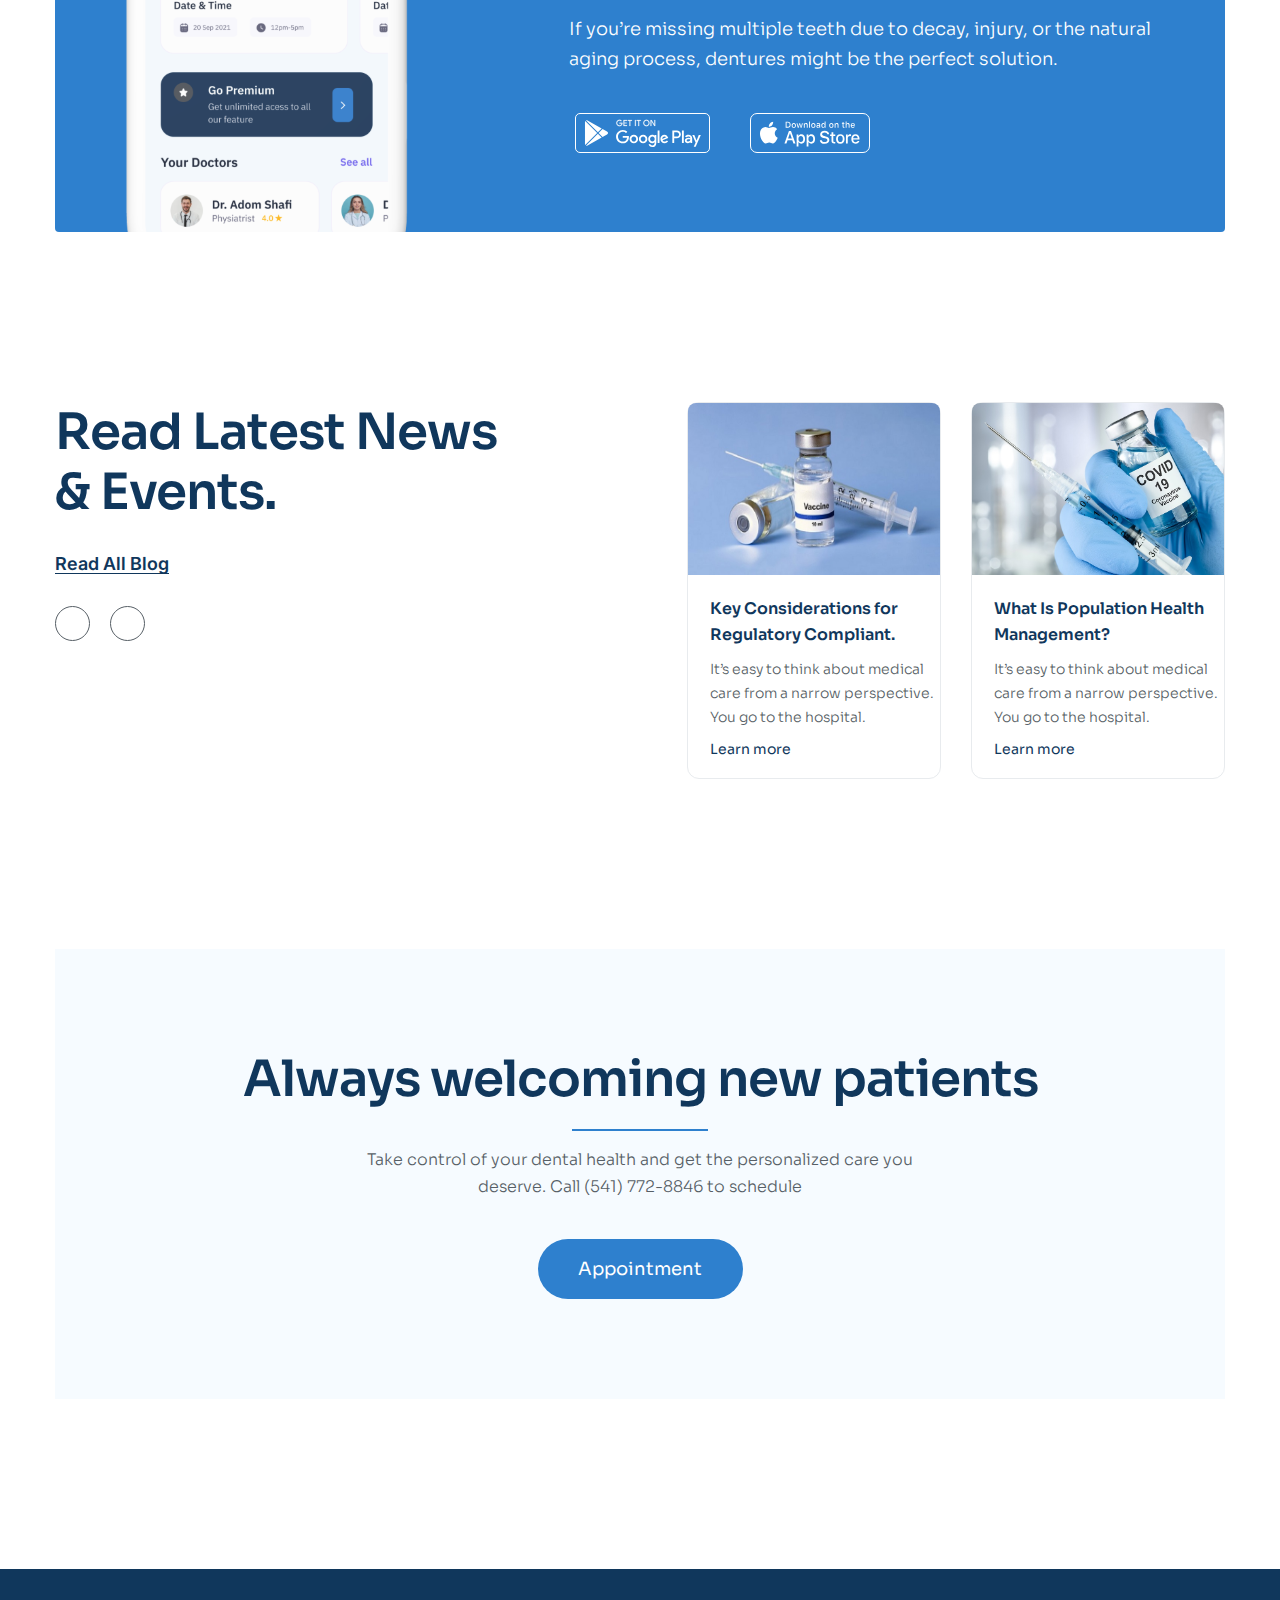
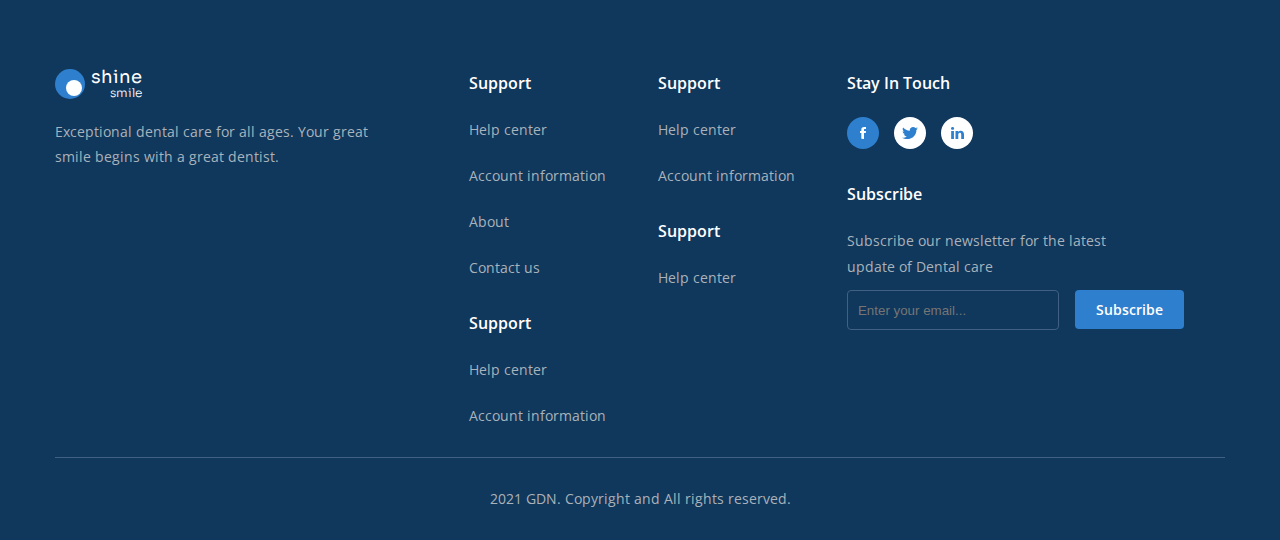
==== commit 269161ca: "design footer" ====
--- a/index.html
+++ b/index.html
@@ -23,6 +23,12 @@
     <link rel="preconnect" href="https://fonts.gstatic.com" crossorigin>
     <link
         href="https://fonts.googleapis.com/css2?family=Inter:ital,opsz,wght@0,14..32,100..900;1,14..32,100..900&display=swap"
+        rel="stylesheet">
+
+    <!-- Link Open Sans -->
+    <link rel="preconnect" href="https://fonts.googleapis.com">
+    <link rel="preconnect" href="https://fonts.gstatic.com" crossorigin>
+    <link href="https://fonts.googleapis.com/css2?family=Open+Sans:ital,wght@0,300..800;1,300..800&display=swap"
         rel="stylesheet">
 
     <!-- Link favicon -->
@@ -116,7 +122,7 @@
         </div>
     </header>
 
-    <main style="height: 50000px;">
+    <main>
         <!-- Service -->
         <section class="service">
             <div class="container">
@@ -368,15 +374,104 @@
             <div class="container">
                 <div class="appointment__body">
                     <h2 class="section-heading">Always welcoming new patients</h2>
-                    <p class="section-desc appointment__desc">Take control of your dental health and get the personalized care you
-                        deserve. <strong>Call</strong> <a class="appointment__call" href="tel: 541 772 8846">(541) 772-8846</a> to schedule</p>
+                    <p class="section-desc appointment__desc">Take control of your dental health and get the
+                        personalized care you
+                        deserve. <strong>Call</strong> <a class="appointment__call" href="tel: 541 772 8846">(541)
+                            772-8846</a> to schedule</p>
                     <a href="#!" class="btn appointment__btn">Appointment</a>
                 </div>
             </div>
         </section>
     </main>
 
-    <footer></footer>
+    <footer class="footer">
+        <div class="container">
+            <div class="footer__body">
+                <section class="footer__logo">
+                    <!-- Logo -->
+                    <a href="#">
+                        <div class="logo">
+                            <span class="logo__circle"></span>
+                            <span class="logo__text">
+                                <span class="logo__brand">shine</span>
+                                <span class="logo__brand logo__brand--small">smile</span>
+                            </span>
+                        </div>
+                    </a>
+                    <p class="section-desc footer__desc">Exceptional dental care for all ages. Your great smile begins
+                        with a great dentist.</p>
+                </section>
+
+                <section class="footer__support">
+                    <h4 class="footer__title">Support</h4>
+                    <ul>
+                        <li>
+                            <a href="#!">Help center</a>
+                        </li>
+                        <li>
+                            <a href="#!">Account information</a>
+                        </li>
+                        <li>
+                            <a href="#!">About</a>
+                        </li>
+                        <li>
+                            <a href="#!">Contact us</a>
+                        </li>
+                    </ul>
+
+                    <h4 class="footer__title">Support</h4>
+                    <ul>
+                        <li>
+                            <a href="#!">Help center</a>
+                        </li>
+                        <li>
+                            <a href="#!">Account information</a>
+                        </li>
+                    </ul>
+
+                </section>
+
+                <section class="footer__support">
+                    <h4 class="footer__title">Support</h4>
+                    <ul>
+                        <li>
+                            <a href="#!">Help center</a>
+                        </li>
+                        <li>
+                            <a href="#!">Account information</a>
+                        </li>
+                    </ul>
+
+                    <h4 class="footer__title" >Support</h4>
+                    <ul>
+                        <li>
+                            <a href="#!">Help center</a>
+                        </li>
+                    </ul>
+                </section>
+
+                <section class="footer__contact">
+                    <h4 class="footer__title">Stay In Touch</h4>
+
+                    <div class="footer__society">
+                        <a href="#!"><img src="./assets/img/fb.svg" alt="Facebook"></a>
+                        <a href="#!"><img src="./assets/img/twitter.svg" alt="X"></a>
+                        <a href="#!"><img src="./assets/img/linked.svg" alt="Linked"></a>
+                    </div>
+
+                    <h4 class="footer__title">Subscribe</h4>
+                    <p class="footer__sub">Subscribe our newsletter for the latest update of Dental care</p>
+
+                    <label for="">
+                        <input type="text" class="footer__input" placeholder="Enter your email...">
+                        <a href="" class="footer-sub__btn">Subscribe</a>
+                    </label>
+                </section>
+
+            </div>
+            <strong class="footer__copyright">2021 GDN. Copyright and All rights reserved.</strong>
+        </div>
+    </footer>
 
 </body>
 
--- a/assets/styles/styles.css
+++ b/assets/styles/styles.css
@@ -505,77 +505,75 @@
     line-height: 1.85; /* 185.714% */
 }
 
-.dentist__chevron{
+.dentist__chevron {
     margin-top: 38px;
 }
 
-
-
 /* =========================================================== Install =========================================================== */
-.install{
+.install {
     padding: 170px 0 85px 0;
 }
-.install__body{
+.install__body {
     display: flex;
     position: relative;
     align-items: center;
     justify-content: flex-end;
-    background-color: #2E80CE;
+    background-color: #2e80ce;
     padding: 75px 0;
     border-radius: 4px;
 }
 
-.install-app{
+.install-app {
     margin-right: 70px;
 }
 
-.install__phone{
+.install__phone {
     position: absolute;
     left: 70px;
     bottom: 0;
 }
 
-.install__heading{
+.install__heading {
     width: 489px;
     color: #fff;
 }
 
-.install__desc{
+.install__desc {
     color: #fff;
     width: 586px;
 }
 
-.install-app__location{
+.install-app__location {
     display: flex;
     gap: 28px;
     margin-top: 38px;
 }
 
-.install-app__download{
+.install-app__download {
     background: none;
     border: none;
     cursor: pointer;
 }
 
 /* ====================================================News ============================================================== */
-.news{
+.news {
     /* background-color: orange; */
     padding: 85px 0;
 }
 
-.news__body{
+.news__body {
     display: flex;
     justify-content: space-between;
 }
 
-.news__heading{
+.news__heading {
     width: 470px;
 }
 
-.news__blog{
+.news__blog {
     display: inline-block;
     margin: 28px 0;
-    color: #10375C;
+    color: #10375c;
     font-family: Inter;
     font-size: 1.8rem;
     font-weight: 600;
@@ -588,78 +586,78 @@
     text-underline-position: from-font;
 }
 
-.news-right{
+.news-right {
     display: grid;
     grid-template-columns: repeat(2, 1fr);
     width: 46%;
     column-gap: 30px;
 }
 
-.news-right__infor{
+.news-right__infor {
     width: 100%;
     border-radius: 12px;
-    border: 1px solid #E8EBEE;
-    background: #FFF;
-}
-
-.news-right__infor:hover{
+    border: 1px solid #e8ebee;
+    background: #fff;
+}
+
+.news-right__infor:hover {
     border-radius: 12px;
-    background: #FFF;
+    background: #fff;
     box-shadow: 0px 18px 50px 0px rgba(0, 0, 0, 0.05);
 }
 
-.news-right__infor:hover .news-right__more{
-    color: #2E80CE;
-}
-
-.news-infor__below{
+.news-right__infor:hover .news-right__more {
+    color: #2e80ce;
+}
+
+.news-infor__below {
     padding: 18px 0 21px 22px;
 }
 
-.news-right__img{
+.news-right__img {
     width: 100%;
     height: 172px;
     border-radius: 8px 8px 0 0;
 }
 
-.news-right__title{
-    color: #10375C;
+.news-right__title {
+    color: #10375c;
     font-size: 1.6rem;
     font-weight: 600;
     line-height: 1.62; /* 162.5% */
 }
 
-.news-right__desc{
+.news-right__desc {
     margin-top: 10px;
-    color: #575F66;
+    color: #575f66;
     font-size: 1.4rem;
     font-weight: 300;
     line-height: 1.71; /* 171.429% */
 }
 
-.news-right__more{
+.news-right__more {
     display: inline-block;
     margin-top: 12px;
-    color: #10375C;
+    color: #10375c;
     font-size: 1.4rem;
     font-weight: 400;
 }
 
 /* ================================================= Appointment ===================================================== */
-.appointment{
+.appointment {
     padding: 85px 0;
 }
 
-.appointment__body{
-    display: flex;
-    background: #F6FBFF;
+.appointment__body {
+    display: flex;
+    background: #f6fbff;
     padding: 100px 0;
     flex-direction: column;
     justify-content: center;
     align-items: center;
 }
 
-.appointment__desc{
+.appointment__desc {
     margin-top: 38px;
     position: relative;
     width: 617px;
@@ -667,25 +665,117 @@
     font-size: 1.6rem;
 }
 
-.appointment__desc::before{
+.appointment__desc::before {
     position: absolute;
     top: -18px;
     left: 50%;
-    content: "";
-    background:#2E80CE;
+    content: '';
+    background: #2e80ce;
     width: 136px;
     height: 2px;
     transform: translateX(-50%);
 }
 
-.appointment__call{
-    color: #575F66;
+.appointment__call {
+    color: #575f66;
     font-size: 1.6rem;
     font-weight: 300;
     line-height: 1.75; /* 175% */
 }
 
-.appointment__btn{
+.appointment__btn {
     display: inline-block;
     margin-top: 38px;
+}
+
+/* =================================================== Footer ========================================================= */
+.footer {
+    background: #10375c;
+    margin: 85px 0 0 0;
+    padding-bottom: 28px;
+}
+
+.footer__body {
+    display: grid;
+    grid-template-columns: 2.19fr repeat(2, 1fr) 2fr;
+    padding: 100px 0 28px 0;
+    border-bottom:1px solid #406181 ;
+}
+
+.footer__desc {
+    width: 336px;
+    color: #a9b3bb;
+    font-family: 'Open Sans';
+    font-size: 1.4rem;
+    font-weight: 400;
+    line-height: 1.75; /* 175% */
+}
+
+.footer__support a,
+.footer__contact p {
+    display: inline-block;
+    margin-top: 20px;
+    color: #a9b3bb;
+    font-family: 'Open Sans';
+    font-size: 1.4rem;
+    font-weight: 400;
+    line-height: 1.85; /* 185.714% */
+}
+
+.footer__support .footer__title:last-of-type,
+.footer__contact .footer__title:last-of-type{
+    margin-top: 28px;
+}
+
+.footer__title {
+    color: #fff;
+    font-family: 'Open Sans';
+    font-size: 1.6rem;
+    font-weight: 600;
+    line-height: 1.75; /* 175% */
+}
+
+.footer__society{
+    display: flex;
+    gap: 15px;
+    margin-top: 20px;
+}
+
+.footer__sub {
+    width: 273px;
+}
+
+.footer__input {
+    width: 212px;
+    height: 40px;
+    background: none;
+    border-radius: 4px;
+    border: 1px solid #406181;
+    padding-left: 10px;
+    color: #fff;
+    margin:10px 12px 0 0;
+}
+
+.footer-sub__btn {
+    padding: 10px 21px;
+    width: 108px;
+    height: 46px;
+    border-radius: 4px;
+    background: #2e80ce;
+    color: #fff;
+    font-family: 'Open Sans';
+    font-size: 1.4rem;
+    font-weight: 600;
+    line-height: 1.85; /* 185.714% */
+}
+
+.footer__copyright{
+    display: block;
+    margin-top: 28px;
+    color: #AAB3BA;
+    text-align: center;
+    font-family: "Open Sans";
+    font-size: 1.4rem;
+    font-weight: 400;
+    line-height: 1.85; /* 185.714% */
 }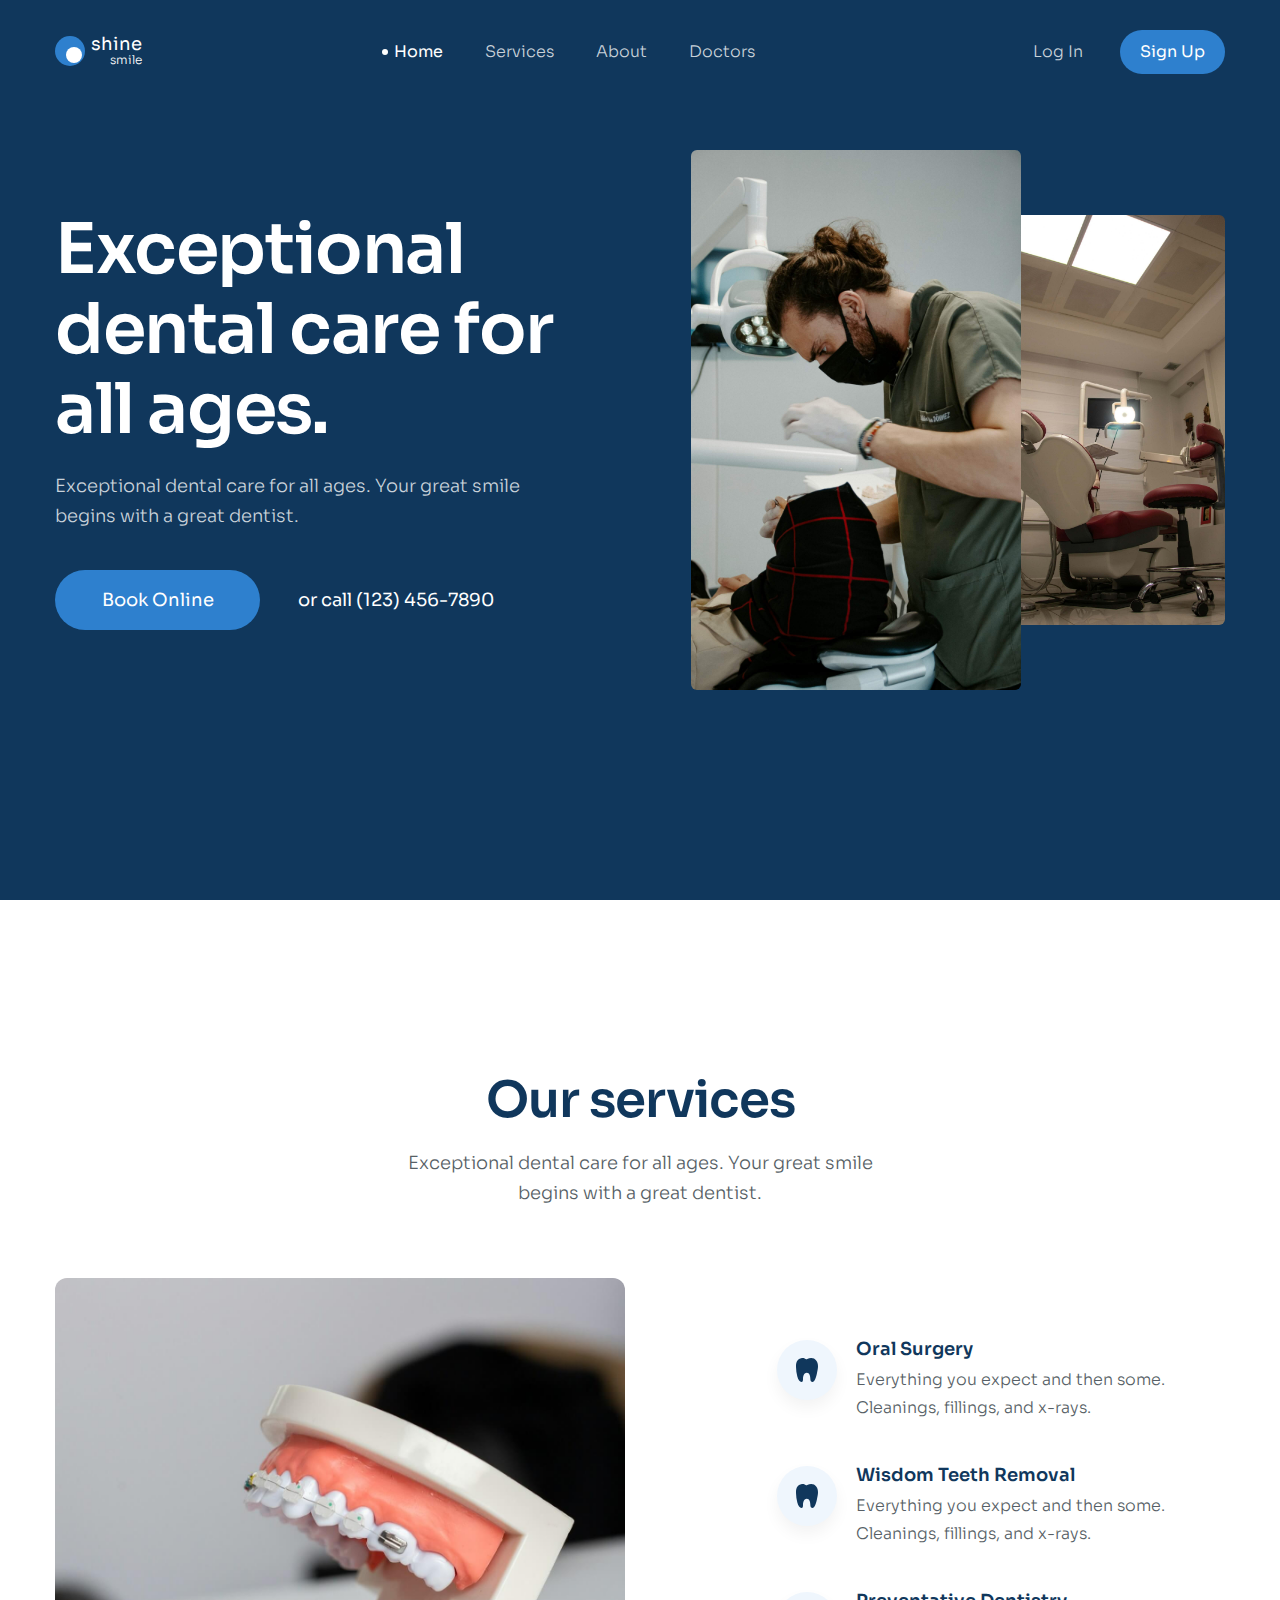
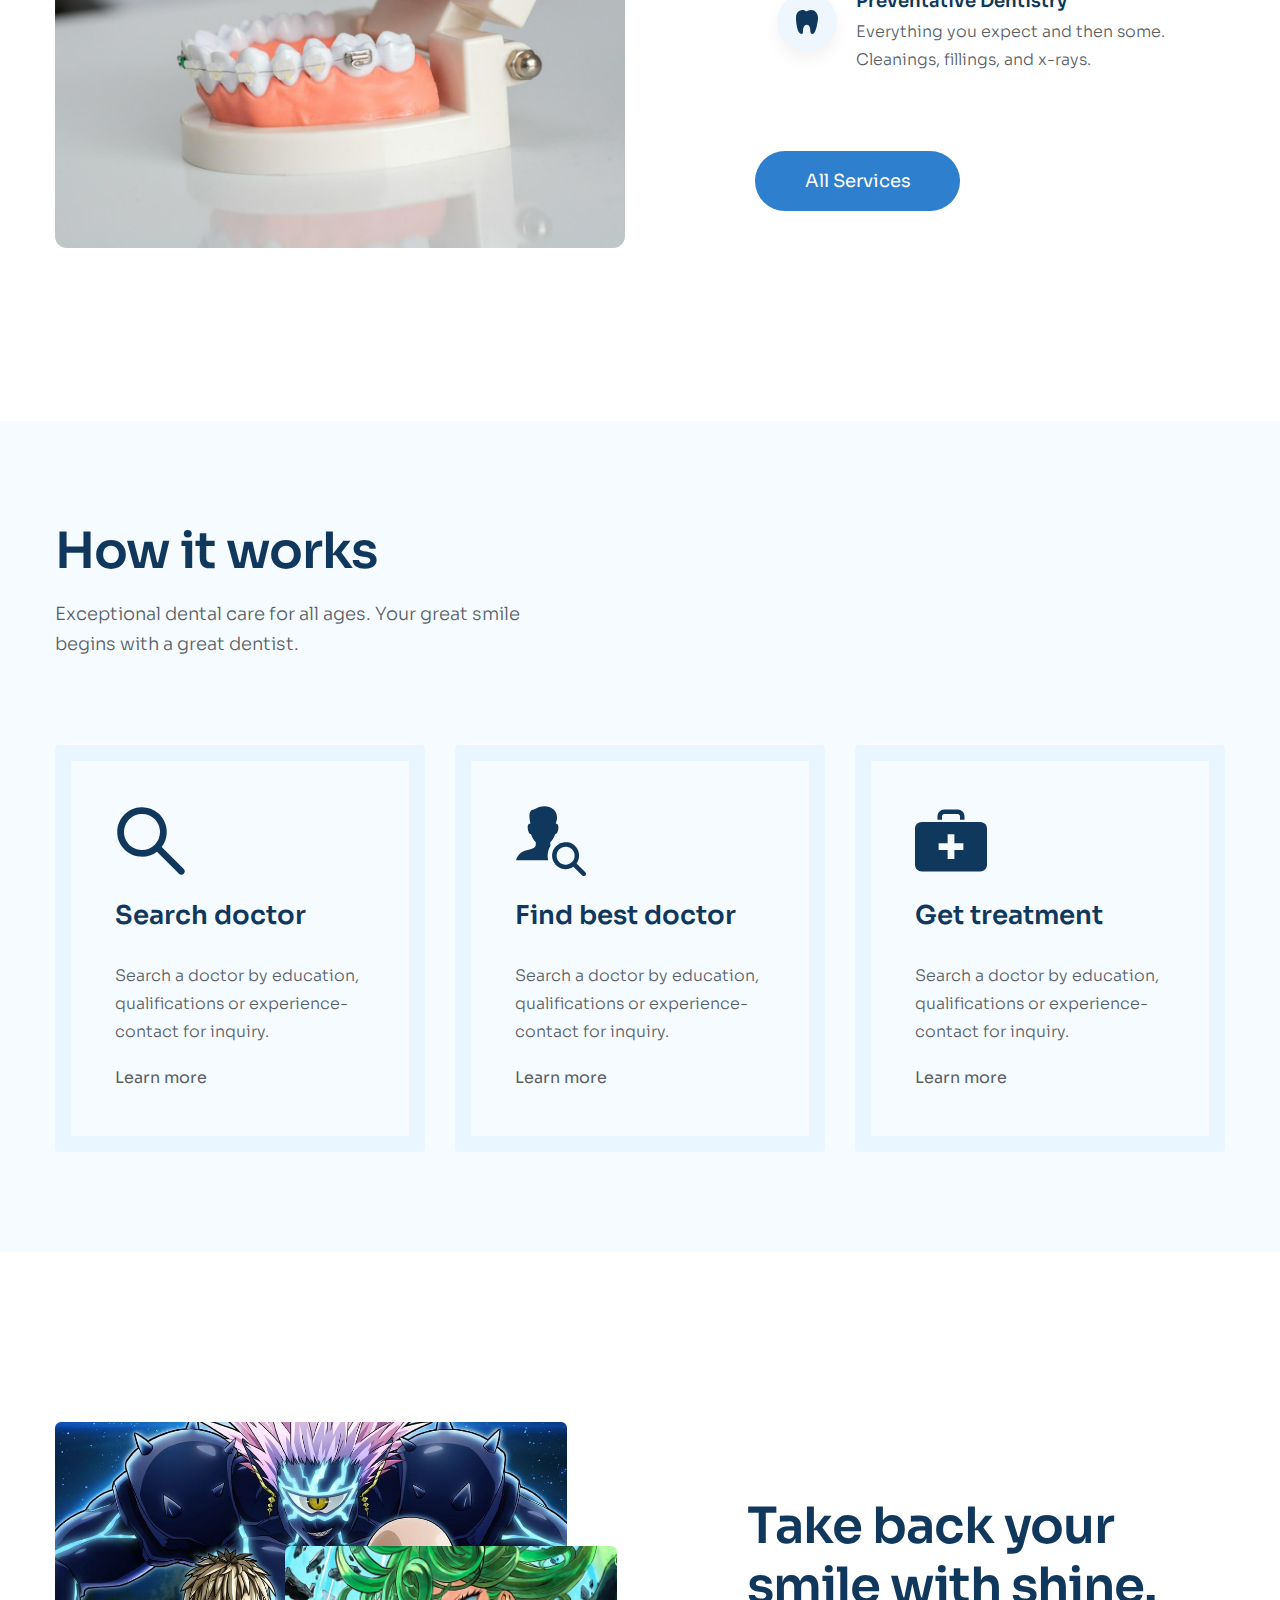
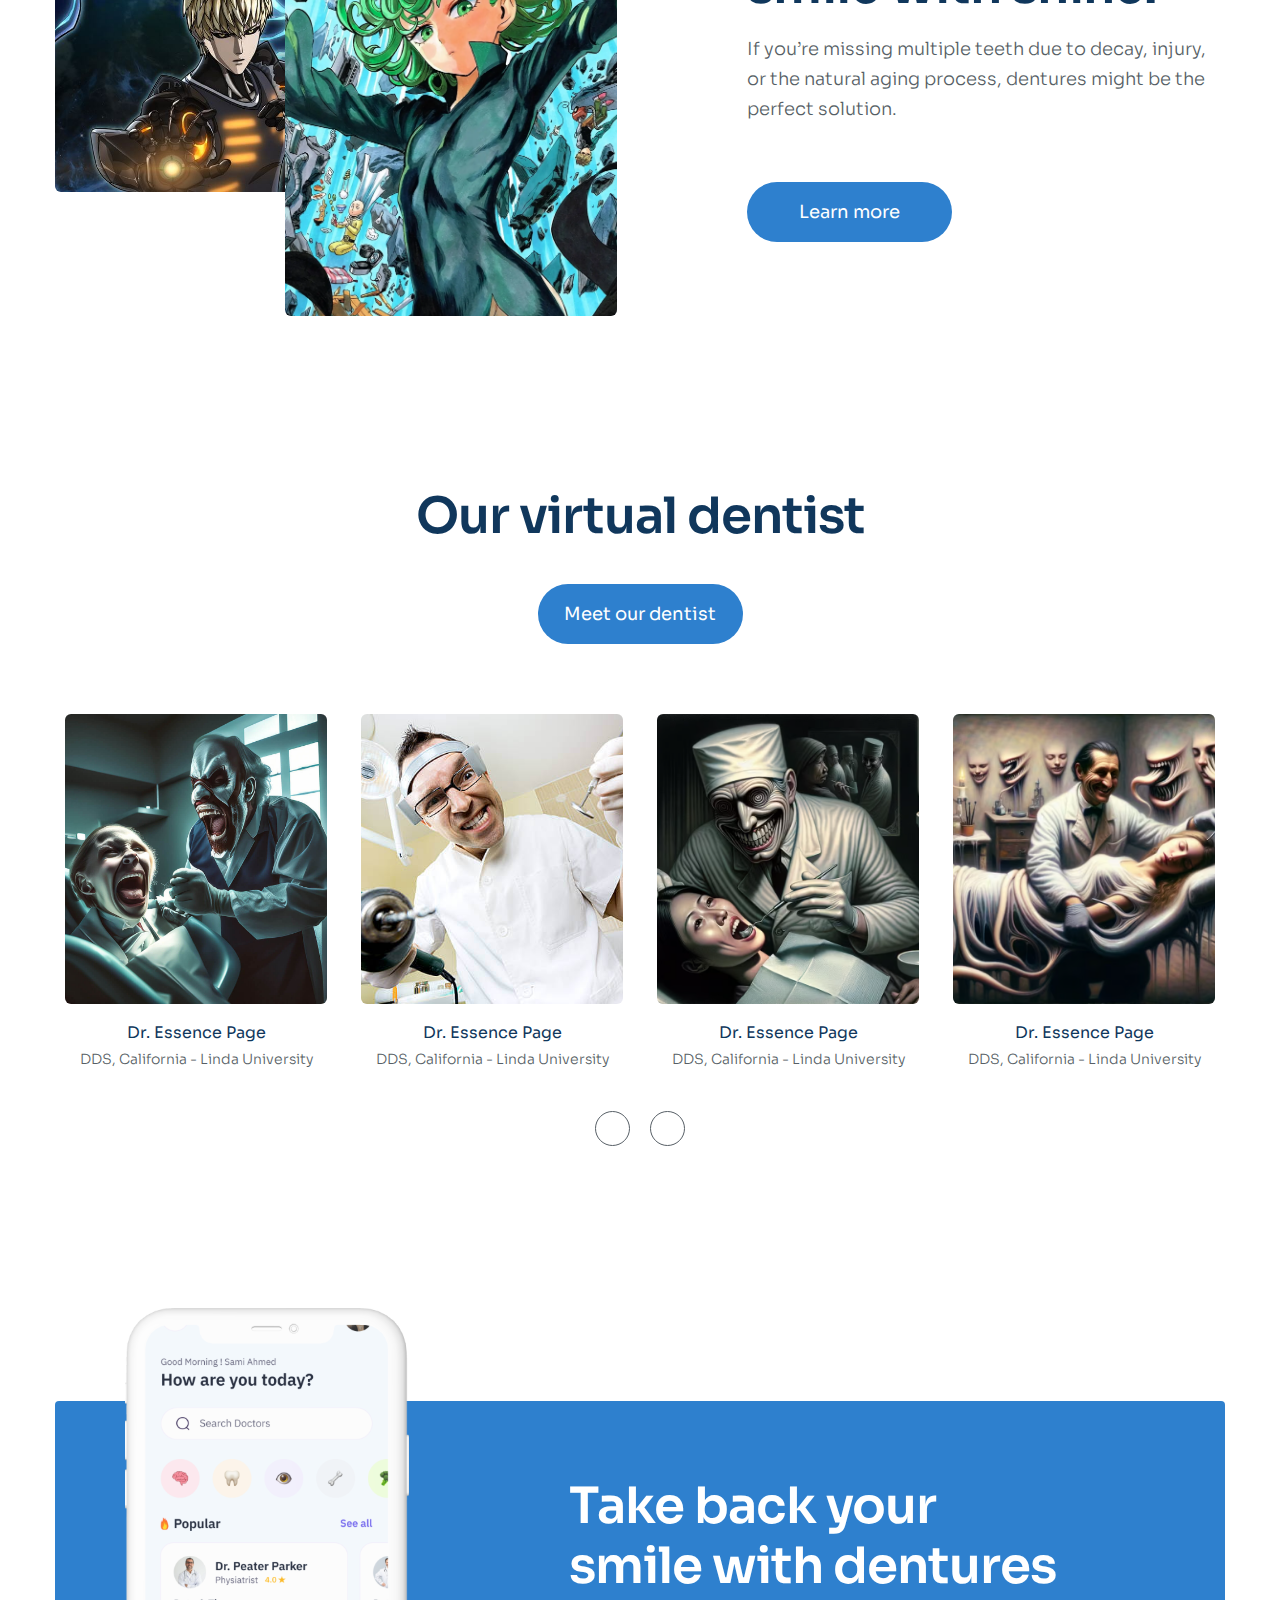
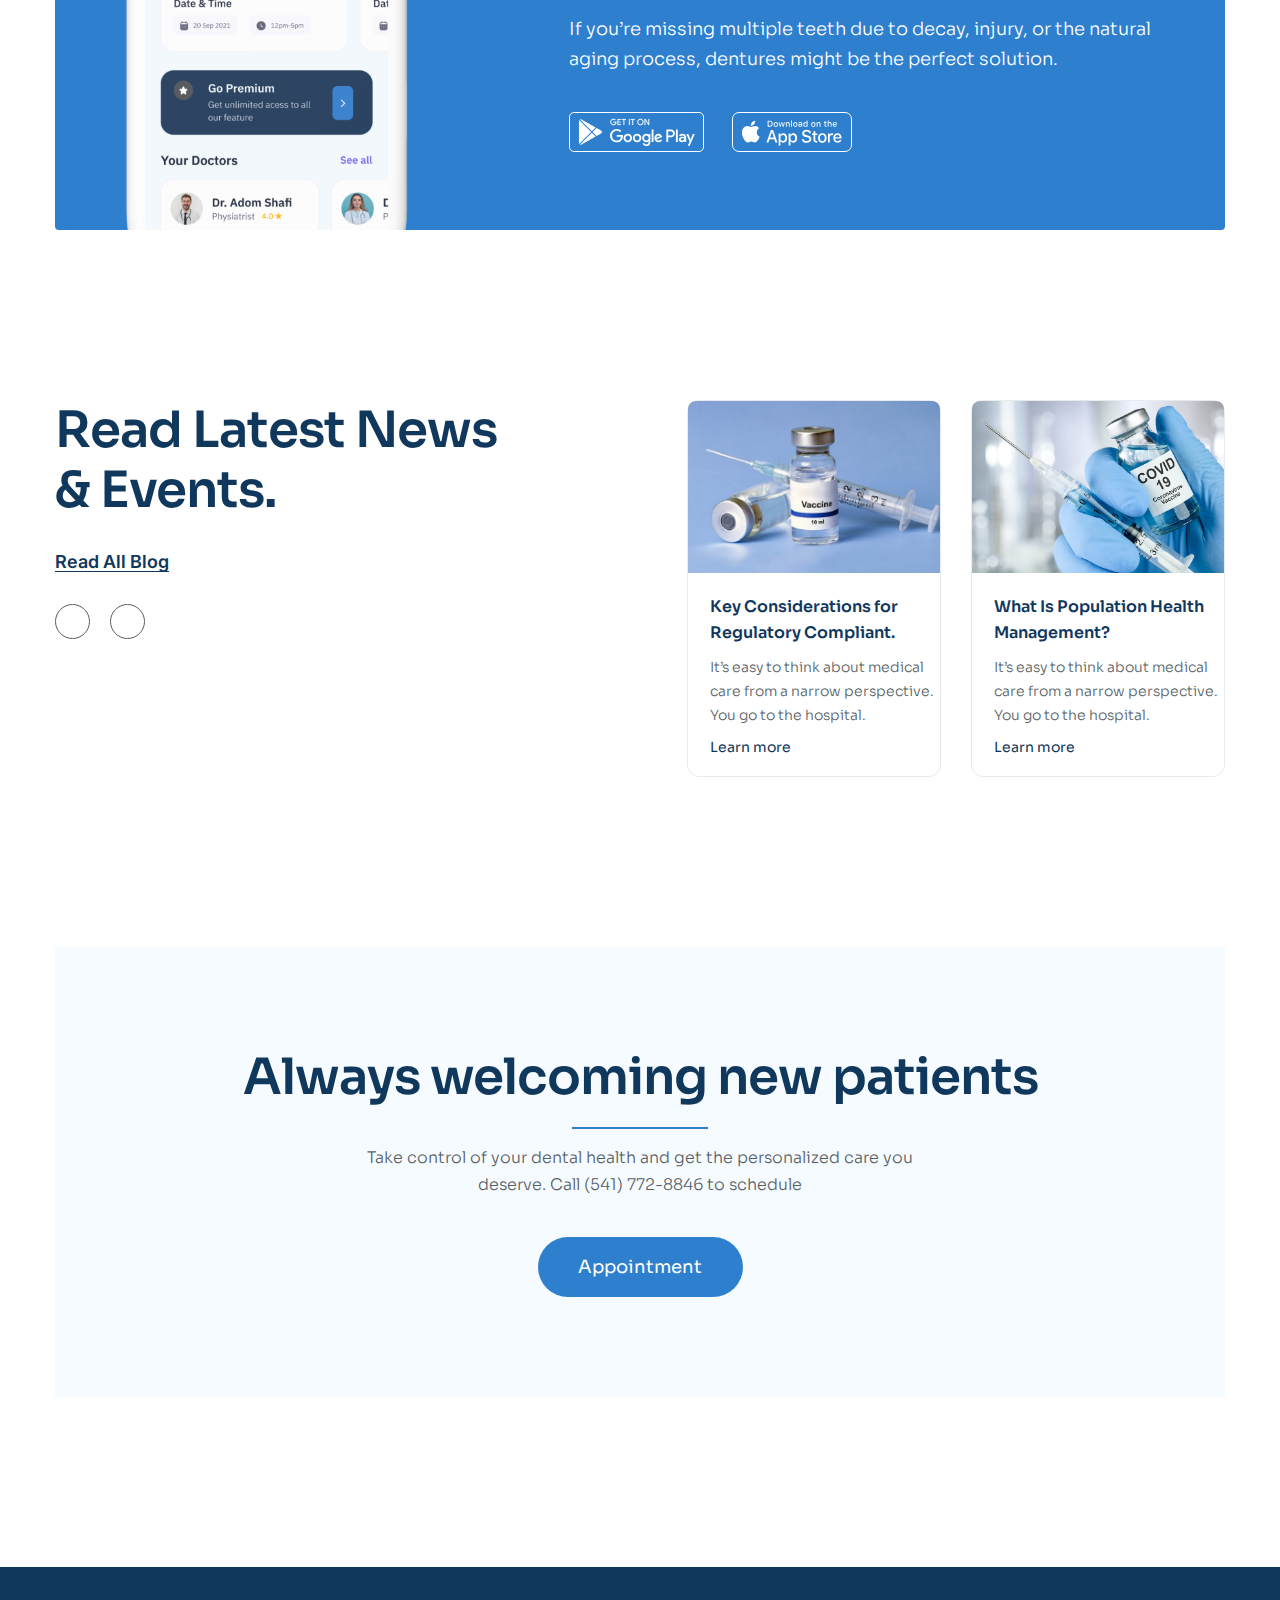
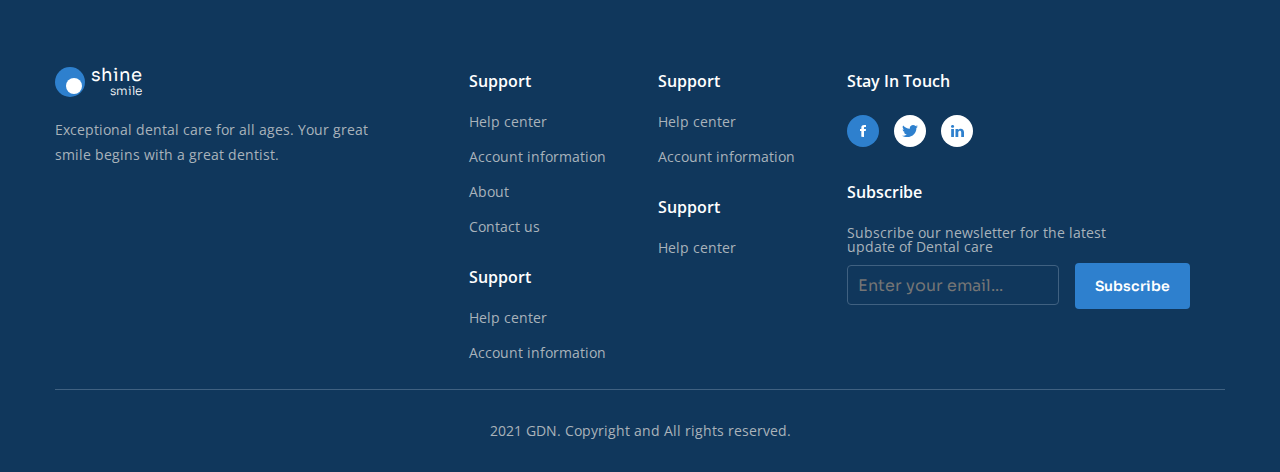
==== commit 618b5fb2: "fix project" ====
--- a/index.html
+++ b/index.html
@@ -81,13 +81,13 @@
                             <a href="" class="navbar__link navbar__link--action">Home</a>
                         </li>
                         <li class="navbar__item">
-                            <a href="" class="navbar__link">Services</a>
+                            <a href="#services" class="navbar__link">Services</a>
                         </li>
                         <li class="navbar__item">
-                            <a href="" class="navbar__link">About</a>
+                            <a href="#about" class="navbar__link">About</a>
                         </li>
                         <li class="navbar__item">
-                            <a href="" class="navbar__link">Doctors</a>
+                            <a href="#doctors" class="navbar__link">Doctors</a>
                         </li>
                     </ul>
                 </nav>
@@ -107,7 +107,7 @@
 
                     <div class="hero__row">
                         <a href="#!" class="btn">Book Online</a>
-                        <span><a class="hero__hotline" href="#!" tel>or call (123) 456-7890</a></span>
+                        <span><a class="hero__hotline" href="tel:(123) 456-7890" tel>or call (123) 456-7890</a></span>
                     </div>
                 </section>
 
@@ -125,7 +125,7 @@
     <main>
         <!-- Service -->
         <section class="service">
-            <div class="container">
+            <div class="container" id="services">
                 <h2 class="service__heading section-heading">Our services</h2>
                 <p class="service__desc section-desc">Exceptional dental care for all ages. Your great smile begins with
                     a great dentist.</p>
@@ -238,7 +238,7 @@
         </section>
 
         <!-- Features -->
-        <section class="feature">
+        <section class="feature" id="about">
             <div class="container">
                 <div class="feature__body">
                     <div class="feature__media">
@@ -262,7 +262,7 @@
 
         <!-- Dentists -->
         <section class="dentist">
-            <div class="container">
+            <div class="container" id="doctors">
                 <div class="dentist__body">
                     <h2 class="section-heading">Our virtual dentist</h2>
                     <a href="" class="btn dentist__btn">Meet our dentist</a>
@@ -311,10 +311,11 @@
                         <p class="section-desc install__desc">If you’re missing multiple teeth due to decay, injury, or
                             the natural aging process, dentures might be the perfect solution.</p>
                         <div class="install-app__location">
-                            <button class="install__googleplay install-app__download"><img
-                                    src="./assets/img/Google Play outline badge.svg" alt=""></button>
-                            <button class="install__appstore install-app__download"><img
-                                    src="./assets/img/App Store outline badge.svg" alt=""></button>
+                            <a href="https://play.google.com/" class="install__googleplay install-app__download"><img
+                                    src="./assets/img/Google Play outline badge.svg" alt=""></a>
+                            <a href="https://www.apple.com/vn/app-store/"
+                                class="install__appstore install-app__download"><img
+                                    src="./assets/img/App Store outline badge.svg" alt=""></a>
                         </div>
                     </section>
                 </div>
@@ -442,7 +443,7 @@
                         </li>
                     </ul>
 
-                    <h4 class="footer__title" >Support</h4>
+                    <h4 class="footer__title">Support</h4>
                     <ul>
                         <li>
                             <a href="#!">Help center</a>
@@ -463,8 +464,8 @@
                     <p class="footer__sub">Subscribe our newsletter for the latest update of Dental care</p>
 
                     <label for="">
-                        <input type="text" class="footer__input" placeholder="Enter your email...">
-                        <a href="" class="footer-sub__btn">Subscribe</a>
+                        <input type="email" name="email" class="footer__input" placeholder="Enter your email...">
+                        <a href="#!" class="btn footer-sub__btn">Subscribe</a>
                     </label>
                 </section>
 
--- a/assets/styles/styles.css
+++ b/assets/styles/styles.css
@@ -27,6 +27,14 @@
     text-decoration: none;
 }
 
+input,
+select,
+textarea,
+button {
+    font-family: inherit;
+    font-size: inherit;
+}
+
 .container {
     width: 1170px;
     max-width: calc(100% - 48px);
@@ -34,9 +42,11 @@
 }
 
 .btn {
+    --height: 60px;
+
     display: inline-block;
     min-width: 205px;
-    height: 60px;
+    height: var(--height);
     border-radius: 999px;
     background: var(--primary-color);
     color: #fff;
@@ -44,8 +54,13 @@
     font-size: 1.8rem;
     font-style: normal;
     font-weight: 400;
-    line-height: 60px;
+    line-height: var(--height);
     padding: 0 20px;
+}
+
+.btn:hover {
+    background-color: #006dd2;
+    box-shadow: 0px 0px 50px 5px rgba(0, 0, 0, 0.1);
 }
 
 .section-heading {
@@ -81,6 +96,7 @@
 .chevron-click:hover {
     background-color: #2e80ce;
     color: #ffffff;
+    cursor: pointer;
 }
 
 /* =========================================== Header =============================================== */
@@ -192,15 +208,26 @@
     justify-content: center;
     min-width: 104px;
     height: 44px;
+    font-size: 1.6rem;
+}
+
+.header-action__btn:first-of-type {
+    color: #c9d2da;
+    font-weight: 300;
+    line-height: 1.75; /* 175% */
     background: none;
-    color: #c9d2da;
-    font-size: 1.6rem;
+    margin-right: 10px;
 }
 
 .header-action__btn:hover {
-    background-color: #2e80ce;
-    color: #fff;
-    font-weight: 600;
+    background-color: #006dd2;
+    font-size: 1.6rem;
+    color: #fff;
+    font-weight: 400;
+}
+
+.header-action__btn:first-of-type:hover {
+    background-color: var(--primary-color);
 }
 
 /* hero */
@@ -618,6 +645,7 @@
     width: 100%;
     height: 172px;
     border-radius: 8px 8px 0 0;
+    object-fit: cover;
 }
 
 .news-right__title {
@@ -699,7 +727,7 @@
     display: grid;
     grid-template-columns: 2.19fr repeat(2, 1fr) 2fr;
     padding: 100px 0 28px 0;
-    border-bottom:1px solid #406181 ;
+    border-bottom: 1px solid #406181;
 }
 
 .footer__desc {
@@ -714,16 +742,25 @@
 .footer__support a,
 .footer__contact p {
     display: inline-block;
+    position: relative;
     margin-top: 20px;
     color: #a9b3bb;
     font-family: 'Open Sans';
     font-size: 1.4rem;
     font-weight: 400;
-    line-height: 1.85; /* 185.714% */
+}
+
+.footer__support li:hover a::before {
+    position: absolute;
+    bottom: -5px;
+    content: '';
+    height: 2px;
+    width: 100%;
+    background-color: #fff;
 }
 
 .footer__support .footer__title:last-of-type,
-.footer__contact .footer__title:last-of-type{
+.footer__contact .footer__title:last-of-type {
     margin-top: 28px;
 }
 
@@ -735,7 +772,7 @@
     line-height: 1.75; /* 175% */
 }
 
-.footer__society{
+.footer__society {
     display: flex;
     gap: 15px;
     margin-top: 20px;
@@ -751,31 +788,28 @@
     background: none;
     border-radius: 4px;
     border: 1px solid #406181;
-    padding-left: 10px;
-    color: #fff;
-    margin:10px 12px 0 0;
+    padding: 0 10px;
+    color: #fff;
+    margin: 10px 12px 0 0;
+    outline: none;
 }
 
 .footer-sub__btn {
-    padding: 10px 21px;
-    width: 108px;
-    height: 46px;
+    --height: 46px;
+
+    min-width: 108px;
     border-radius: 4px;
-    background: #2e80ce;
-    color: #fff;
+    font-size: 1.4rem;
+    font-weight: 600;
+}
+
+.footer__copyright {
+    display: block;
+    margin-top: 28px;
+    color: #aab3ba;
+    text-align: center;
     font-family: 'Open Sans';
     font-size: 1.4rem;
-    font-weight: 600;
+    font-weight: 400;
     line-height: 1.85; /* 185.714% */
 }
-
-.footer__copyright{
-    display: block;
-    margin-top: 28px;
-    color: #AAB3BA;
-    text-align: center;
-    font-family: "Open Sans";
-    font-size: 1.4rem;
-    font-weight: 400;
-    line-height: 1.85; /* 185.714% */
-}